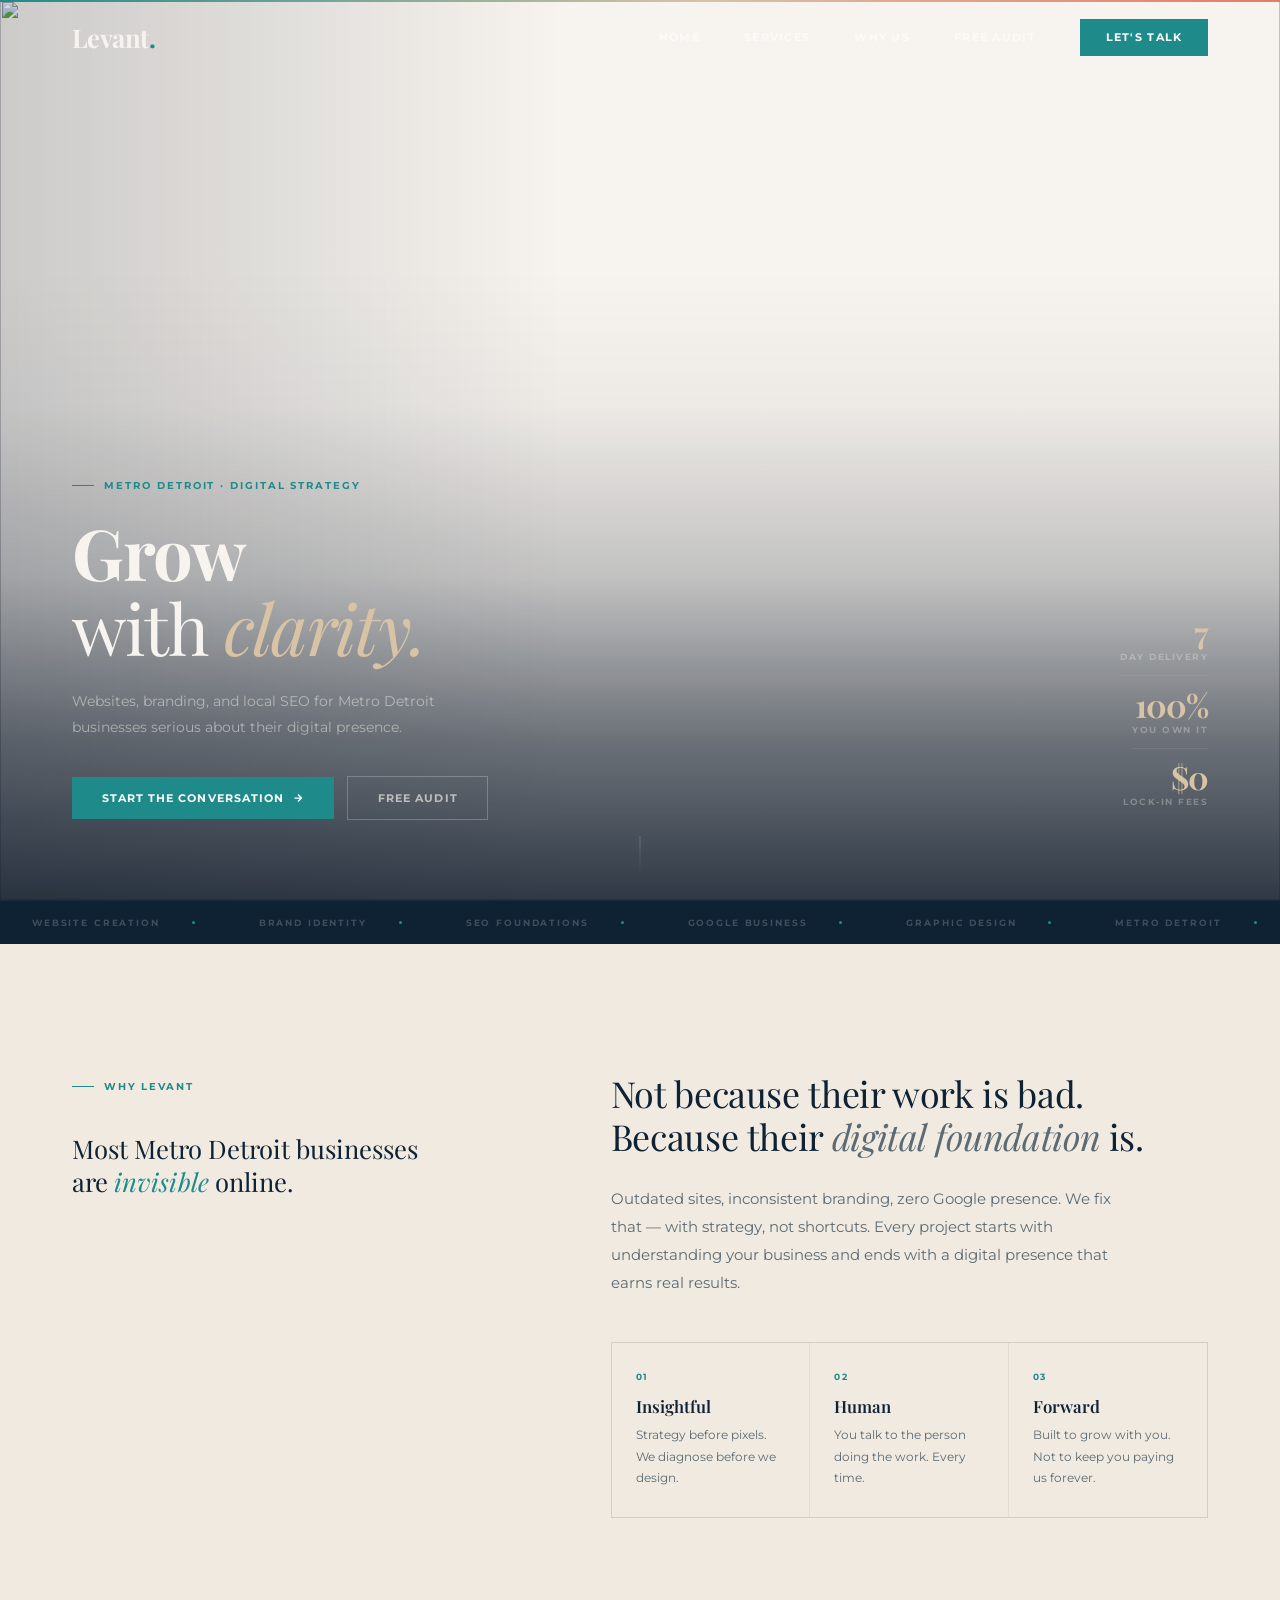
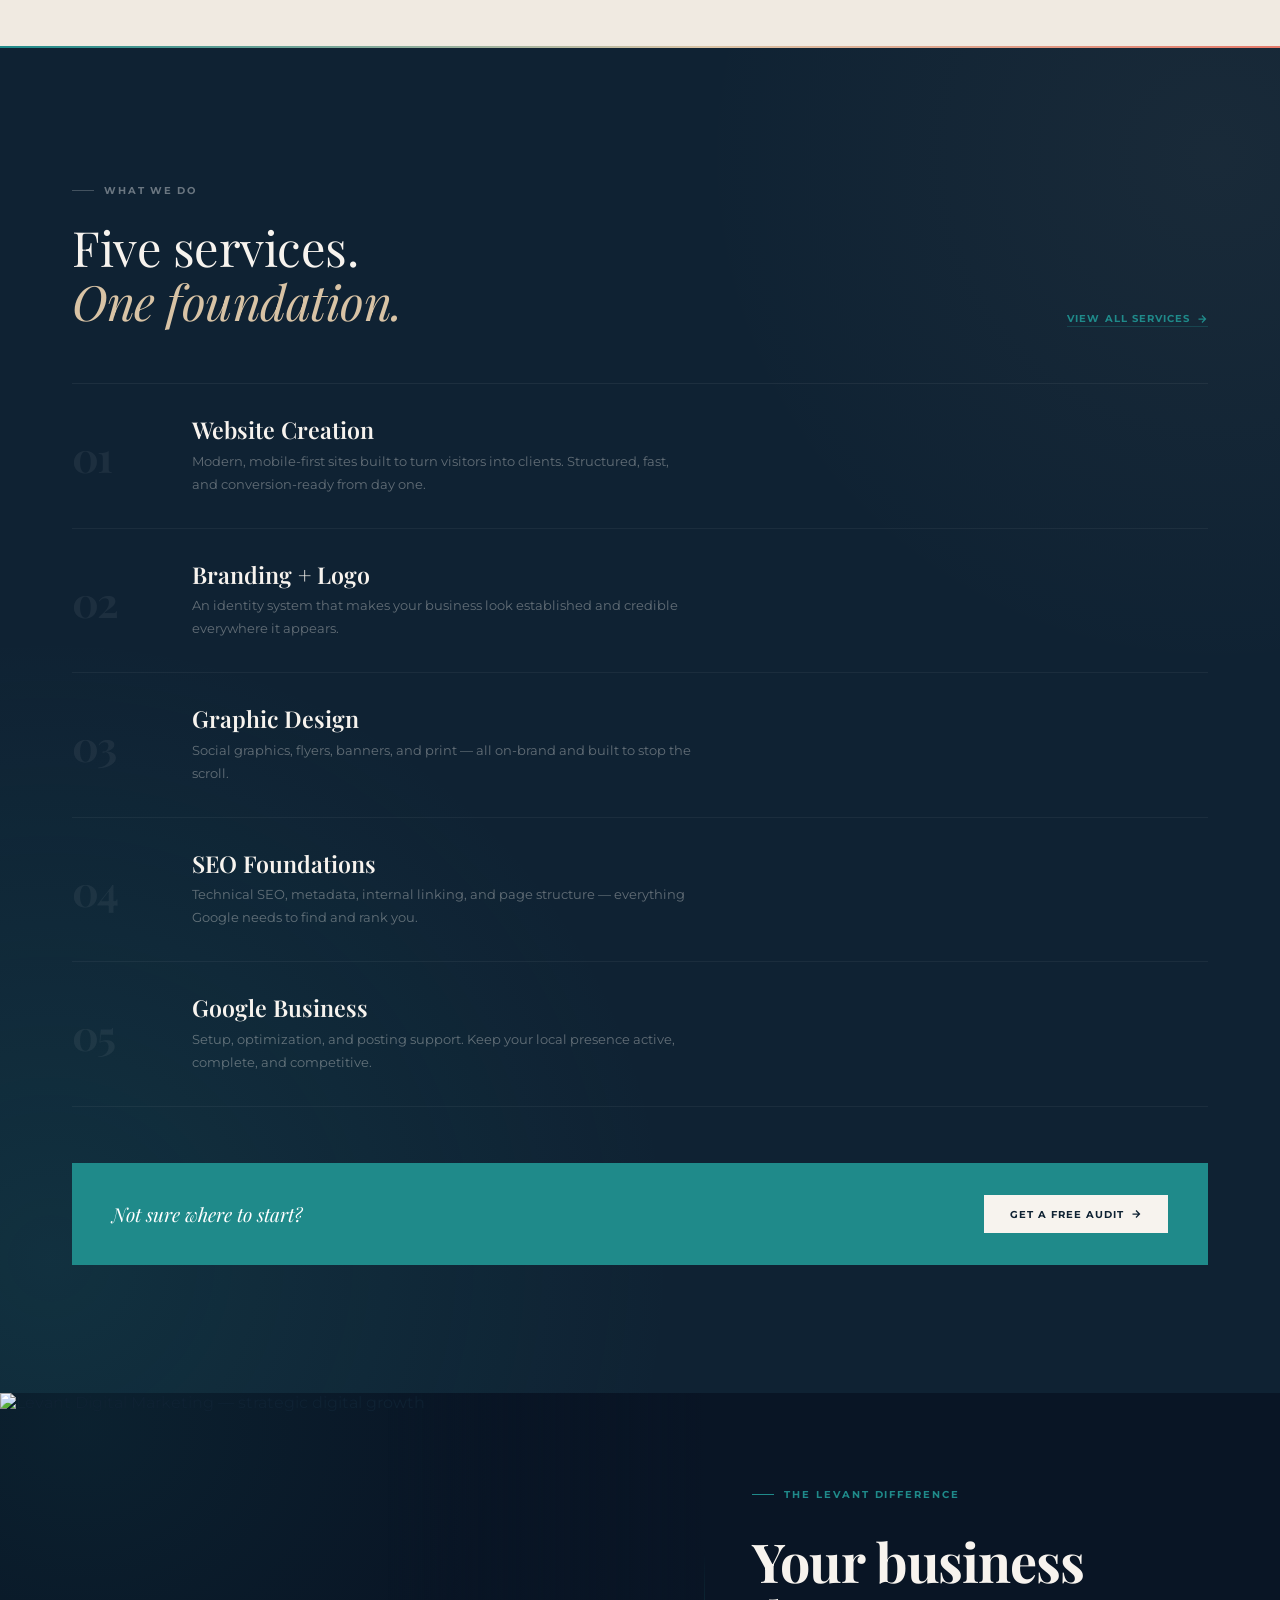
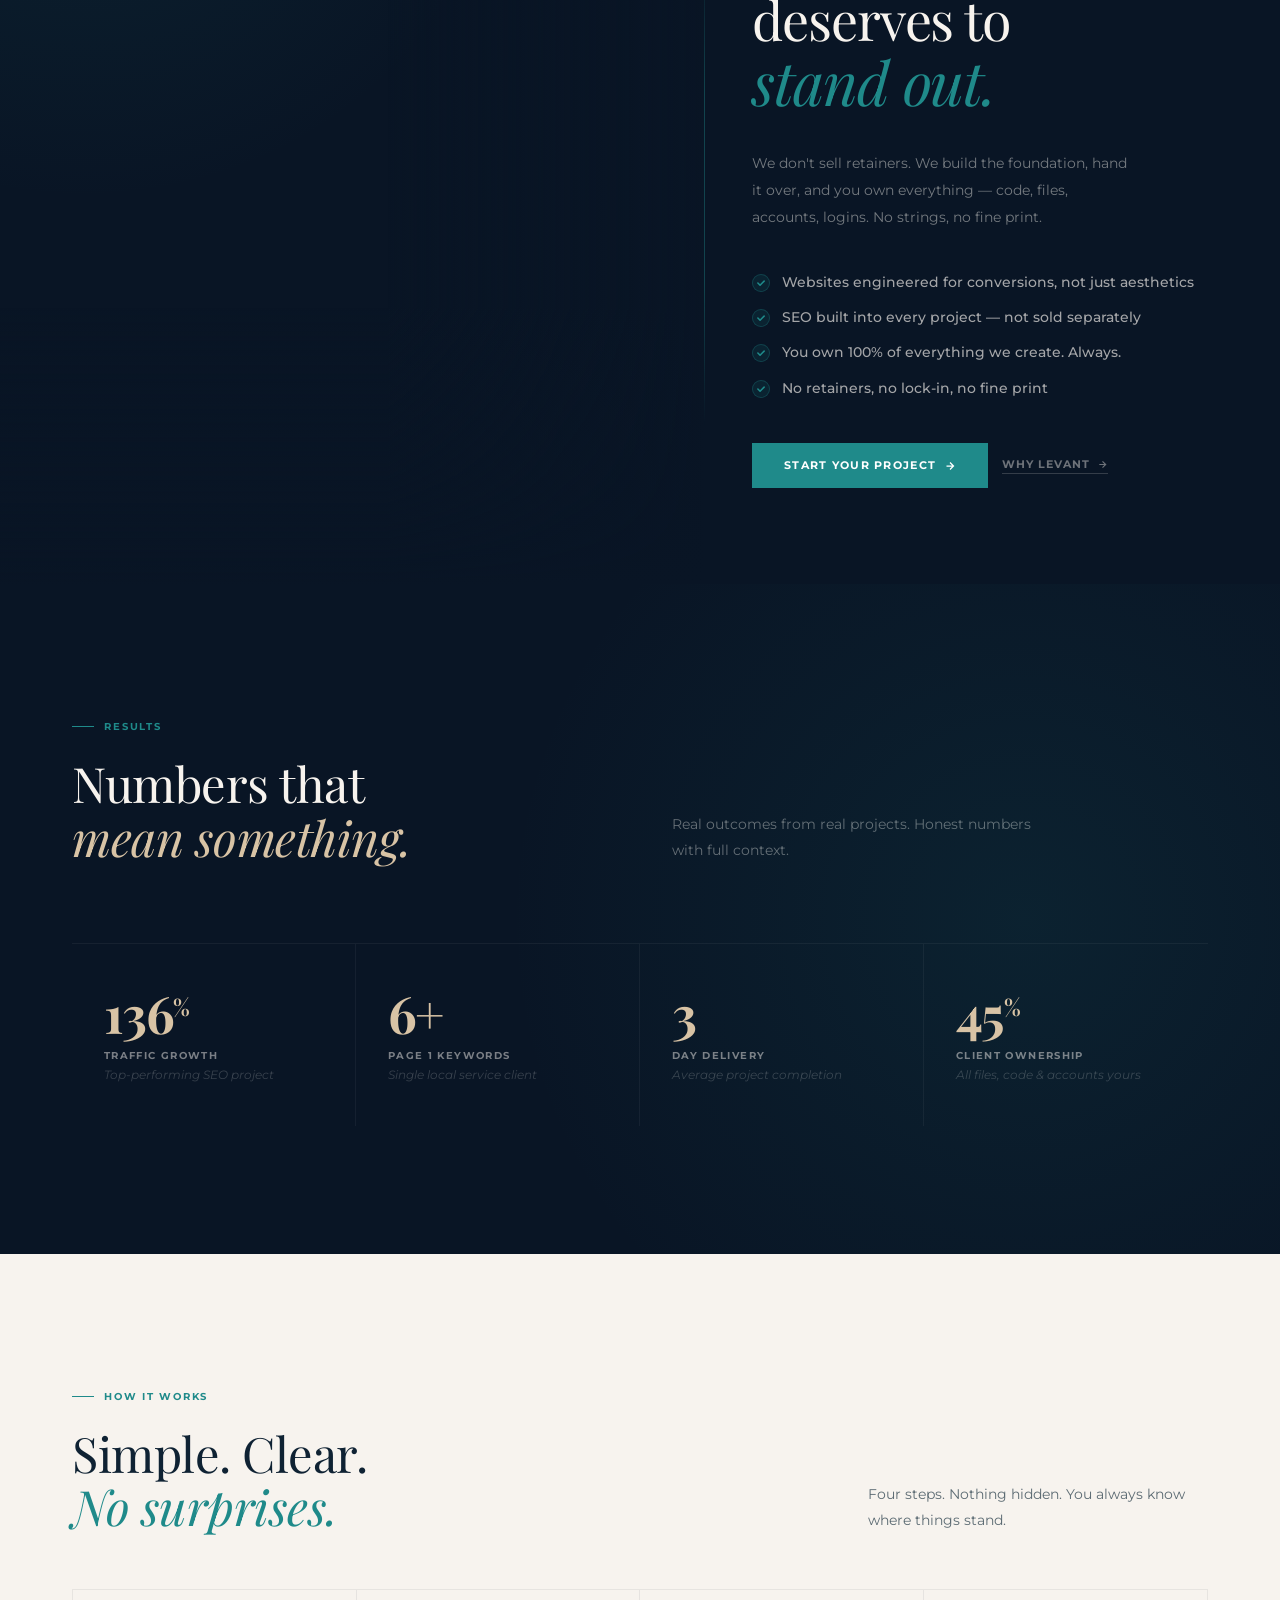
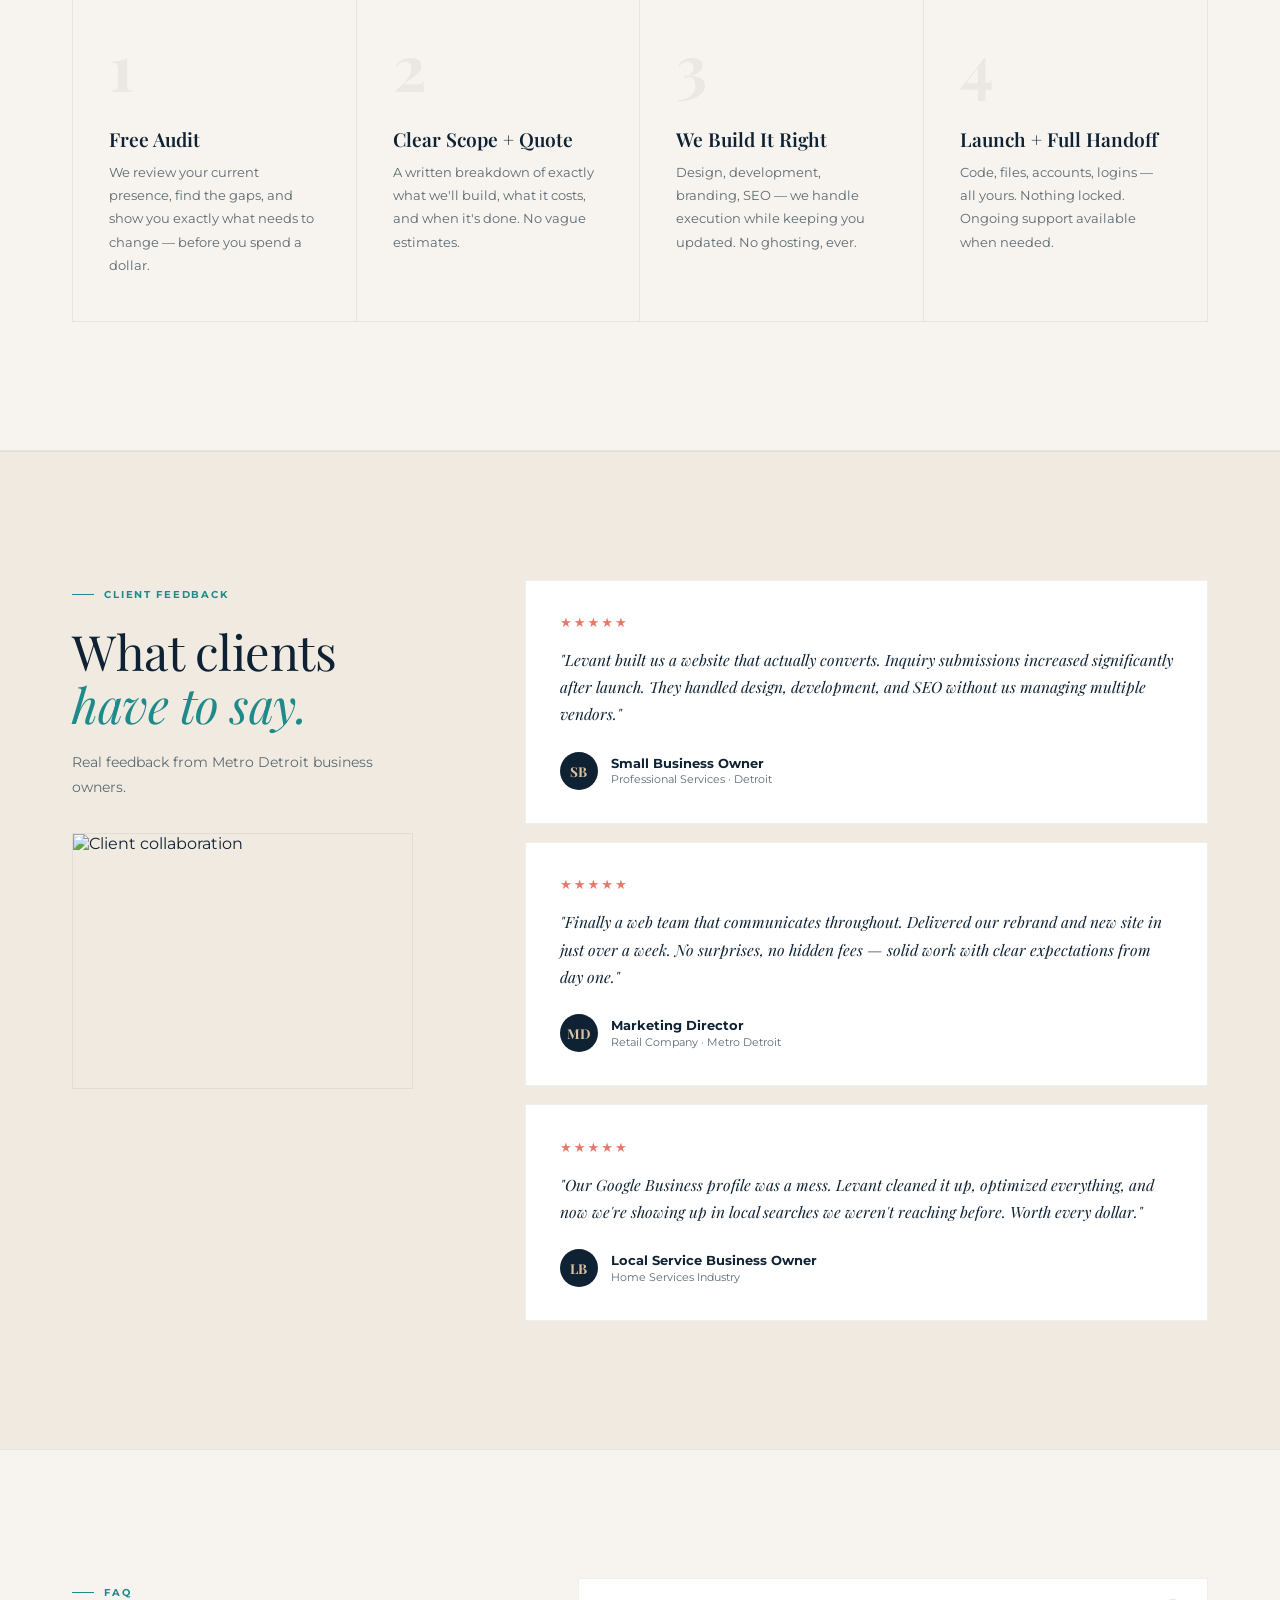
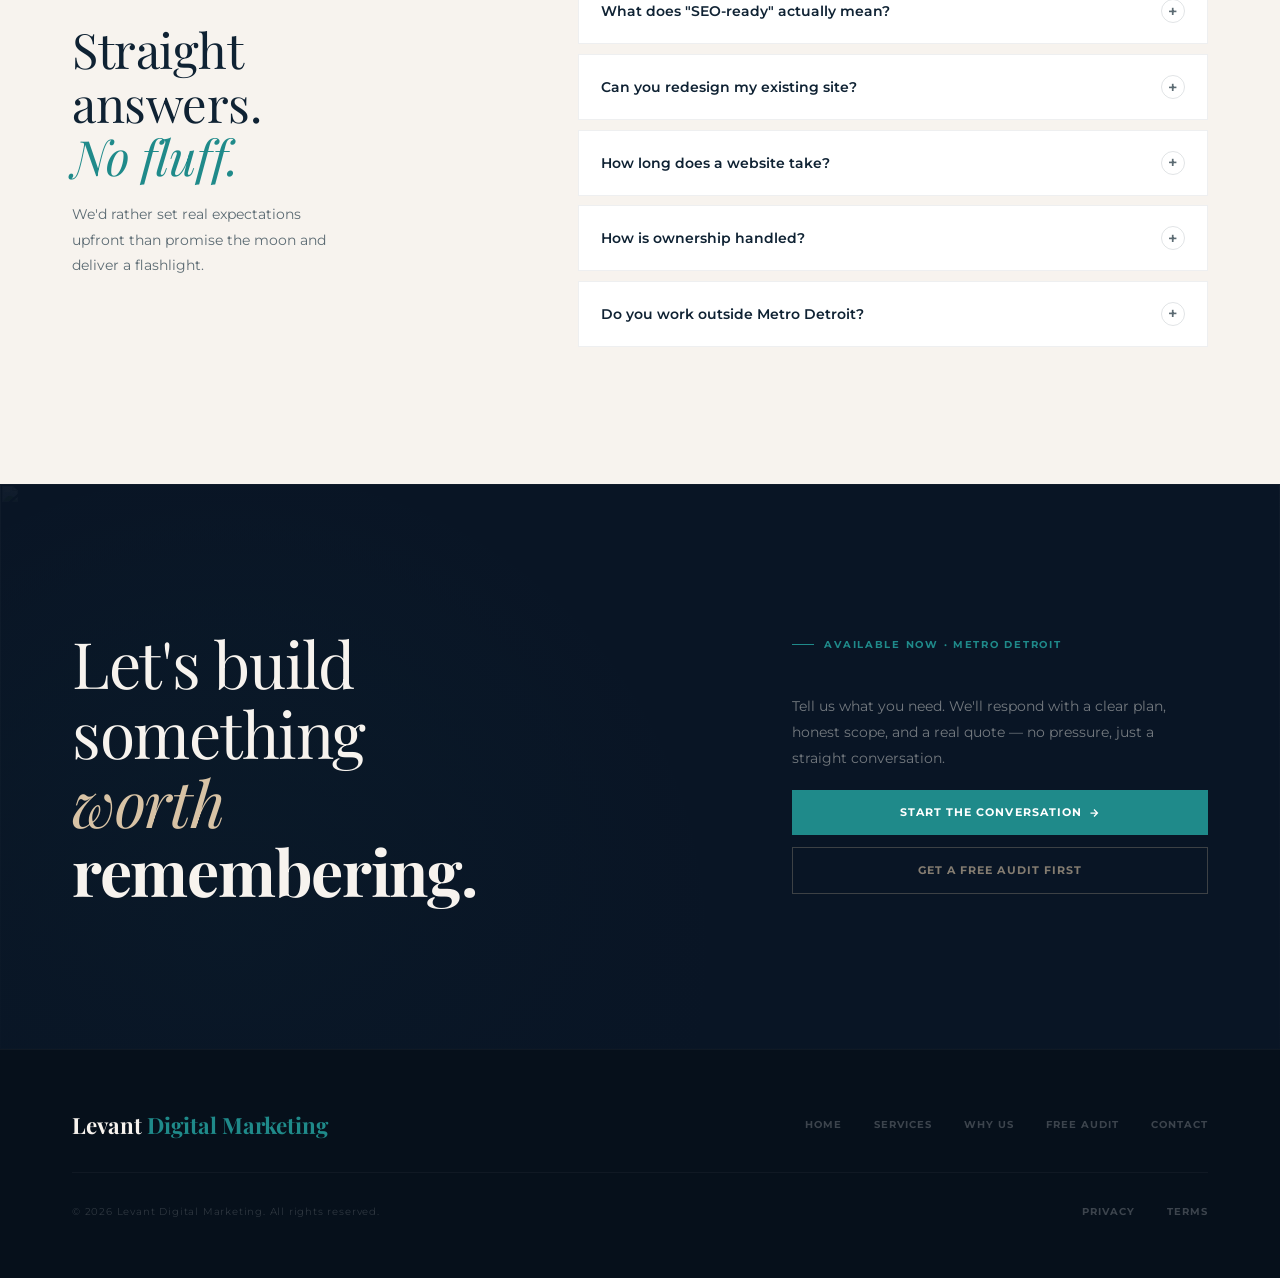
==== index.html @ b62aaa72 "Update index.html" ====
<!DOCTYPE html>
<html lang="en">
<head>
  <meta charset="UTF-8"/>
  <meta name="viewport" content="width=device-width,initial-scale=1.0"/>
  <title>Levant Digital Marketing | Strategic Digital Growth</title>
  <meta name="description" content="Levant Digital Marketing — strategic websites, brand identity, and SEO for Metro Detroit businesses ready to grow."/>
  <meta name="theme-color" content="#0F2233"/>

  <link rel="preconnect" href="https://fonts.googleapis.com"/>
  <link rel="preconnect" href="https://fonts.gstatic.com" crossorigin/>
  <link href="https://fonts.googleapis.com/css2?family=Playfair+Display:ital,wght@0,400;0,600;0,700;1,400;1,600&family=Montserrat:wght@400;500;600;700&display=swap" rel="stylesheet"/>

  <style>
    /* ─────────────────────────────────────
       BRAND TOKENS — Levant Brand Kit
    ───────────────────────────────────── */
    :root {
      --navy:       #0F2233;
      --navy-deep:  #091525;
      --navy-mid:   #132840;
      --teal:       #1F8A8A;
      --teal-faint: rgba(31,138,138,0.10);
      --teal-mid:   rgba(31,138,138,0.28);
      --sand:       #D8C3A5;
      --sand-light: #EBE0CE;
      --coral:      #E57A6A;
      --ivory:      #F7F3EE;
      --ivory-warm: #F0EAE1;
      --slate:      #5C6B73;
      --mist:       #E8EEF0;
      --font-h:     'Playfair Display', Georgia, serif;
      --font-b:     'Montserrat', system-ui, sans-serif;
      --ease:       cubic-bezier(0.16, 1, 0.3, 1);
    }

    *, *::before, *::after { box-sizing: border-box; margin: 0; padding: 0; }
    html { scroll-behavior: smooth; }
    body {
      font-family: var(--font-b);
      background: var(--ivory);
      color: var(--navy);
      overflow-x: hidden;
      -webkit-font-smoothing: antialiased;
    }
    img { display: block; width: 100%; object-fit: cover; }
    a { text-decoration: none; color: inherit; }
    ::selection { background: var(--teal); color: #fff; }

    /* ── REVEAL ── */
    .rv   { opacity:0; transform:translateY(28px);  transition:opacity .9s var(--ease),transform .9s var(--ease); }
    .rv-l { opacity:0; transform:translateX(-28px); transition:opacity .9s var(--ease),transform .9s var(--ease); }
    .rv-r { opacity:0; transform:translateX(28px);  transition:opacity .9s var(--ease),transform .9s var(--ease); }
    .rv-s { opacity:0; transform:scale(0.97);       transition:opacity 1s  var(--ease),transform 1s  var(--ease); }
    .rv.in,.rv-l.in,.rv-r.in,.rv-s.in { opacity:1; transform:none; }
    .d1{transition-delay:.10s} .d2{transition-delay:.22s}
    .d3{transition-delay:.34s} .d4{transition-delay:.46s}
    .d5{transition-delay:.58s}

    /* ════════════════════════════════════
       NAV — confident, weighted, present
    ════════════════════════════════════ */
    #nav {
      position: fixed; top:0; left:0; right:0; z-index:400;
      height: 76px;                         /* taller — commands space */
      display: flex; align-items: center;
      padding: 0 4.5rem;
      transition: background .35s ease, border-color .35s ease, box-shadow .35s ease;
      border-bottom: 1px solid transparent;
    }
    #nav.over-hero { background: transparent; }
    #nav.scrolled {
      background: rgba(247,243,238,0.98);
      backdrop-filter: blur(22px);
      border-bottom-color: rgba(15,34,51,0.08);
      box-shadow: 0 1px 0 rgba(15,34,51,0.06), 0 4px 28px rgba(15,34,51,0.05);
    }
    .nav-inner {
      max-width: 1400px; width:100%; margin:auto;
      display:flex; align-items:center; justify-content:space-between;
    }

    /* Logo — heavier, more present */
    .nav-logo {
      font-family: var(--font-h);
      font-size: 1.6rem;                    /* up from 1.3rem */
      font-weight: 700;
      letter-spacing: -0.02em;
      line-height: 1;
      color: var(--ivory);
      transition: color .3s;
    }
    #nav.scrolled .nav-logo { color: var(--navy); }
    .nav-logo-accent { color: var(--teal); }

    /* Links */
    .nav-links { display:flex; align-items:center; gap:2.75rem; }
    .nav-lnk {
      font-size: .67rem; font-weight:700; letter-spacing:.12em; text-transform:uppercase;
      color: rgba(255,255,255,.58);
      transition: color .2s;
      position: relative;
    }
    .nav-lnk::after {
      content:''; position:absolute; bottom:-4px; left:0;
      width:0; height:1px; background:var(--teal);
      transition: width .25s var(--ease);
    }
    .nav-lnk:hover { color:rgba(255,255,255,.95); }
    .nav-lnk:hover::after { width:100%; }
    #nav.scrolled .nav-lnk { color:rgba(15,34,51,.48); }
    #nav.scrolled .nav-lnk:hover { color:var(--teal); }
    #nav.scrolled .nav-lnk:hover::after { background:var(--teal); }

    /* CTA */
    .nav-cta {
      font-size: .67rem; font-weight:700; letter-spacing:.12em; text-transform:uppercase;
      background: var(--teal); color:#fff;
      padding: .72rem 1.6rem;
      transition: background .2s, transform .18s, box-shadow .2s;
    }
    .nav-cta:hover {
      background: #187272;
      transform: translateY(-1px);
      box-shadow: 0 8px 22px rgba(31,138,138,.28);
    }

    /* Mobile */
    #mob-btn {
      display:none; background:none; border:none;
      cursor:pointer; color:rgba(255,255,255,.85); padding:.3rem;
    }
    #nav.scrolled #mob-btn { color:var(--navy); }
    #mob-menu {
      display:none; position:fixed; inset:0; z-index:399;
      background:var(--ivory); flex-direction:column;
      align-items:center; justify-content:center; gap:1.75rem;
    }
    #mob-menu.open { display:flex; }
    #mob-close {
      position:absolute; top:1.25rem; right:2rem;
      background:none; border:none; font-size:2rem;
      cursor:pointer; color:var(--navy); line-height:1;
    }
    .mob-lnk {
      font-family:var(--font-h); font-size:2.6rem; font-weight:600;
      color:var(--navy); transition:color .2s;
    }
    .mob-lnk:hover { color:var(--teal); }

    /* ════════════════════════════════════
       HERO — full-bleed, illustration bg
       Overlay: bottom-only, minimal.
       Upper 50%+ of artwork untouched.
    ════════════════════════════════════ */
    .hero {
      position:relative; width:100%;
      height:100svh; min-height:700px; max-height:980px;
      overflow:hidden;
      display:flex; flex-direction:column;
    }
    .hero-img-wrap {
      position:absolute; inset:0; z-index:0;
    }
    .hero-img-wrap img {
      width:100%; height:100%;
      object-fit:cover;
      object-position:center 20%;
    }
    /* Bottom-only overlay — stops at 55% */
    .hero-overlay {
      position:absolute; inset:0; z-index:1; pointer-events:none;
      background:
        linear-gradient(to top,
          rgba(9,21,37,.84) 0%,
          rgba(9,21,37,.58) 18%,
          rgba(9,21,37,.22) 36%,
          rgba(9,21,37,.04) 55%,
          transparent 70%
        ),
        linear-gradient(to right,
          rgba(9,21,37,.18) 0%,
          transparent 44%
        );
    }
    /* 2px brand line — top only */
    .hero-brand-line {
      position:absolute; top:0; left:0; right:0; height:2px; z-index:3;
      background:linear-gradient(90deg,var(--teal) 0%,var(--sand) 55%,var(--coral) 100%);
    }
    /* Content — absolute bottom */
    .hero-content {
      position:absolute; bottom:0; left:0; right:0; z-index:2;
      padding:0 4.5rem 5rem;
    }
    .hero-content-inner {
      max-width:1400px; margin:0 auto;
      display:flex; align-items:flex-end; justify-content:space-between; gap:4rem;
    }
    .hero-left { flex:0 0 auto; max-width:560px; }
    .hero-eyebrow {
      display:inline-flex; align-items:center; gap:.65rem;
      font-size:.6rem; font-weight:700; letter-spacing:.2em; text-transform:uppercase;
      color:var(--teal); margin-bottom:1.5rem;
    }
    .hero-eyebrow::before { content:''; width:22px; height:1px; background:var(--teal); }
    .hero-h1 {
      font-family:var(--font-h);
      font-size:clamp(3.2rem, 5.5vw, 6.4rem);
      font-weight:400; line-height:1.06; letter-spacing:-.02em;
      color:var(--ivory); margin-bottom:1.5rem;
    }
    .hero-h1 em { font-style:italic; color:var(--sand); }
    .hero-h1 strong { font-weight:700; }
    .hero-sub {
      font-size:.88rem; line-height:1.85; color:rgba(247,243,238,.5);
      max-width:400px; margin-bottom:2.25rem;
    }
    .hero-ctas { display:flex; gap:.85rem; flex-wrap:wrap; align-items:center; }
    .btn-primary {
      display:inline-flex; align-items:center; gap:.5rem;
      font-size:.67rem; font-weight:700; letter-spacing:.1em; text-transform:uppercase;
      background:var(--teal); color:#fff; padding:.9rem 1.85rem;
      transition:background .2s,transform .2s,box-shadow .2s;
    }
    .btn-primary:hover { background:#187272; transform:translateY(-2px); box-shadow:0 12px 28px rgba(31,138,138,.3); }
    .btn-ghost {
      display:inline-flex; align-items:center; gap:.5rem;
      font-size:.67rem; font-weight:700; letter-spacing:.1em; text-transform:uppercase;
      border:1px solid rgba(247,243,238,.25); color:rgba(247,243,238,.65);
      padding:.9rem 1.85rem;
      transition:border-color .2s,color .2s;
    }
    .btn-ghost:hover { border-color:var(--sand); color:var(--sand); }
    /* Proof column — quiet, right */
    .hero-proof {
      flex:0 0 auto;
      display:flex; flex-direction:column; align-items:flex-end; gap:0;
    }
    .proof-stat {
      text-align:right; padding:.8rem 0;
      border-bottom:1px solid rgba(247,243,238,.07);
    }
    .proof-stat:last-child { border-bottom:none; }
    .proof-num {
      font-family:var(--font-h);
      font-size:2rem; font-weight:700; line-height:1; letter-spacing:-.03em;
      color:var(--sand);
    }
    .proof-label {
      font-size:.57rem; font-weight:700; letter-spacing:.16em; text-transform:uppercase;
      color:rgba(247,243,238,.3); margin-top:.18rem;
    }
    /* Scroll caret */
    .hero-scroll {
      position:absolute; bottom:1.75rem; left:50%;
      transform:translateX(-50%); z-index:3;
      display:flex; flex-direction:column; align-items:center;
      cursor:pointer; opacity:.4; transition:opacity .2s;
      animation:float-caret 2.8s ease-in-out infinite;
    }
    .hero-scroll:hover { opacity:.75; }
    .hero-scroll-line { width:1px; height:36px; background:linear-gradient(to bottom,rgba(247,243,238,.6),transparent); }
    @keyframes float-caret {
      0%,100%{transform:translateX(-50%) translateY(0)}
      50%{transform:translateX(-50%) translateY(5px)}
    }

    /* ════════════════════════════════════
       MARQUEE
    ════════════════════════════════════ */
    .marquee-bar { background:var(--navy); padding:1rem 0; overflow:hidden; border-top:1px solid rgba(255,255,255,.04); }
    .marquee-track { display:flex; white-space:nowrap; animation:ticker 40s linear infinite; }
    .marquee-track:hover { animation-play-state:paused; }
    @keyframes ticker { from{transform:translateX(0)} to{transform:translateX(-50%)} }
    .marquee-item {
      display:inline-flex; align-items:center; gap:2rem; padding:0 2rem;
      font-size:.58rem; font-weight:700; letter-spacing:.2em; text-transform:uppercase;
      color:rgba(255,255,255,.2);
    }
    .m-dot { width:3px; height:3px; border-radius:50%; background:var(--teal); flex-shrink:0; }

    /* ════════════════════════════════════
       UTILITIES
    ════════════════════════════════════ */
    .wrap { max-width:1400px; margin:auto; }
    .sec { padding:8rem 4.5rem; }
    .eyebrow {
      display:inline-flex; align-items:center; gap:.65rem;
      font-size:.6rem; font-weight:700; letter-spacing:.18em; text-transform:uppercase;
      color:var(--teal); margin-bottom:1.5rem;
    }
    .eyebrow::before { content:''; width:22px; height:1px; background:var(--teal); }
    .dh {
      font-family:var(--font-h);
      font-size:clamp(2.4rem,3.8vw,4.2rem);
      font-weight:400; line-height:1.1; letter-spacing:-.01em; color:var(--navy);
    }
    .dh em { font-style:italic; color:var(--teal); }
    .dh-ivory { color:var(--ivory); }
    .dh-ivory em { color:var(--sand); }
    .rule { height:1px; background:rgba(15,34,51,.07); }
    .brand-line { height:2px; background:linear-gradient(90deg,var(--teal),var(--sand) 55%,var(--coral)); }

    /* ════════════════════════════════════
       MANIFESTO
    ════════════════════════════════════ */
    .manifesto { background:var(--ivory-warm); }
    .manifesto-inner {
      max-width:1400px; margin:auto; padding:8rem 4.5rem;
      display:grid; grid-template-columns:5fr 7fr; gap:7rem; align-items:start;
    }
    .manifesto-left { position:sticky; top:100px; }
    .manifesto-kicker {
      font-family:var(--font-h);
      font-size:clamp(1.4rem,2vw,2rem);
      font-weight:400; line-height:1.3; color:var(--navy); margin-top:1rem;
    }
    .manifesto-kicker em { font-style:italic; color:var(--teal); }
    .manifesto-stmt {
      font-family:var(--font-h);
      font-size:clamp(1.8rem,2.8vw,3rem);
      font-weight:400; line-height:1.2; letter-spacing:-.01em;
      color:var(--navy); margin-bottom:1.75rem;
    }
    .manifesto-stmt em { font-style:italic; color:var(--slate); }
    .manifesto-body { font-size:.92rem; line-height:1.9; color:var(--slate); max-width:520px; margin-bottom:2.75rem; }
    .pillars {
      display:grid; grid-template-columns:repeat(3,1fr);
      background:rgba(15,34,51,.07); border:1px solid rgba(15,34,51,.07);
    }
    .pillar {
      background:var(--ivory-warm); padding:1.75rem 1.5rem;
      border-right:1px solid rgba(15,34,51,.07);
      transition:background .25s;
    }
    .pillar:last-child { border-right:none; }
    .pillar:hover { background:var(--mist); }
    .pillar-n { font-size:.57rem; font-weight:700; letter-spacing:.18em; text-transform:uppercase; color:var(--teal); margin-bottom:.8rem; }
    .pillar-t { font-family:var(--font-h); font-size:1.05rem; font-weight:600; color:var(--navy); margin-bottom:.45rem; }
    .pillar-d { font-size:.78rem; line-height:1.75; color:var(--slate); }

    /* ════════════════════════════════════
       SERVICES
    ════════════════════════════════════ */
    .services-sec { background:var(--navy); position:relative; overflow:hidden; }
    .services-sec::before {
      content:''; position:absolute; inset:0; pointer-events:none;
      background:
        radial-gradient(circle at 4% 90%,rgba(31,138,138,.14),transparent 36%),
        radial-gradient(circle at 95% 8%,rgba(216,195,165,.05),transparent 30%);
    }
    .services-header {
      display:flex; align-items:flex-end; justify-content:space-between;
      flex-wrap:wrap; gap:2rem;
      padding-bottom:3.5rem; border-bottom:1px solid rgba(255,255,255,.06);
      position:relative; z-index:1;
    }
    .services-header .eyebrow { color:rgba(255,255,255,.38); }
    .services-header .eyebrow::before { background:rgba(255,255,255,.22); }
    .link-teal {
      font-size:.63rem; font-weight:700; letter-spacing:.1em; text-transform:uppercase;
      color:var(--teal); display:inline-flex; align-items:center; gap:.4rem;
      border-bottom:1px solid rgba(31,138,138,.3); padding-bottom:.06rem;
      transition:gap .2s,border-color .2s;
    }
    .link-teal:hover { gap:.7rem; border-color:var(--teal); }
    .svc-list { position:relative; z-index:1; }
    .svc-row {
      display:grid; grid-template-columns:5rem 1fr auto;
      align-items:center; gap:2.5rem;
      padding:2rem 0; border-bottom:1px solid rgba(255,255,255,.05);
      position:relative; cursor:default;
      transition:padding-left .32s var(--ease);
    }
    .svc-row::before {
      content:''; position:absolute; inset:0;
      background:rgba(31,138,138,.05); width:0;
      transition:width .38s var(--ease);
    }
    .svc-row:hover { padding-left:1.1rem; }
    .svc-row:hover::before { width:100%; }
    .svc-num {
      font-family:var(--font-h); font-size:2.6rem; font-weight:700;
      line-height:1; letter-spacing:-.04em;
      color:rgba(255,255,255,.06); transition:color .25s; flex-shrink:0;
    }
    .svc-row:hover .svc-num { color:rgba(31,138,138,.18); }
    .svc-title { font-family:var(--font-h); font-size:1.45rem; font-weight:600; color:var(--ivory); margin-bottom:.35rem; line-height:1.2; }
    .svc-desc { font-size:.8rem; line-height:1.8; color:rgba(247,243,238,.36); max-width:500px; }
    .svc-pill {
      font-size:.56rem; font-weight:700; letter-spacing:.14em; text-transform:uppercase;
      color:var(--teal); border:1px solid rgba(31,138,138,.25);
      padding:.3rem .85rem; flex-shrink:0;
      opacity:0; transition:opacity .22s;
    }
    .svc-row:hover .svc-pill { opacity:1; }
    .svc-cta-bar {
      margin-top:3.5rem; padding:2rem 2.5rem;
      background:var(--teal);
      display:flex; align-items:center; justify-content:space-between;
      gap:2rem; flex-wrap:wrap; position:relative; z-index:1;
    }
    .svc-cta-bar p { font-family:var(--font-h); font-style:italic; font-size:1.2rem; color:#fff; }
    .btn-ivory {
      display:inline-flex; align-items:center; gap:.4rem;
      font-size:.63rem; font-weight:700; letter-spacing:.1em; text-transform:uppercase;
      background:var(--ivory); color:var(--navy);
      padding:.8rem 1.6rem; flex-shrink:0;
      transition:background .2s,transform .2s;
    }
    .btn-ivory:hover { background:var(--sand-light); transform:translateY(-1px); }

    /* ════════════════════════════════════════════════════════
       FEATURE SECTION — rebuilt completely
       
       The illustration (VPvI7de.png) is the Levant branded
       cityscape/skyline artwork. It has a dark navy bottom
       (water, devices, buildings) and a warm sand/sky upper.
       
       Strategy: Set the section background to deep navy.
       The illustration's dark lower half dissolves into the
       section — it becomes part of the environment, not a
       framed picture. The artwork reads as atmospheric.
       
       Copy column: sits on a deep navy panel with ivory text.
       No ivory background that neuters the illustration.
       
       Headline: Much larger. One line per thought.
       Scale contrast is the focal point.
       
       The composition: illustration fills the left ~55%
       and bleeds into the section bg. Copy anchors right.
       A single teal vertical rule divides them. That's it.
    ════════════════════════════════════════════════════════ */
    .feature-sec {
      background: var(--navy-deep);
      position: relative;
      overflow: hidden;
    }

    /* Atmospheric teal glow — top left, very subtle */
    .feature-sec::before {
      content:''; position:absolute;
      top:-20%; left:-10%; width:55%; height:80%;
      background:radial-gradient(ellipse at 30% 30%,rgba(31,138,138,.10),transparent 60%);
      pointer-events:none;
    }

    .feature-inner {
      display: grid;
      grid-template-columns: 55fr 45fr;
      min-height: 680px;
      position: relative;
      z-index: 1;
    }

    /* ── Left: illustration column ── */
    .feature-art {
      position: relative;
      overflow: hidden;
      /* No padding — art fills the column */
    }
    .feature-art img {
      position: absolute;
      inset: 0;
      width: 100%; height: 100%;
      object-fit: cover;
      /* Show the middle of the illustration — cityscape + sky */
      object-position: center center;
      /* No filter — preserve the illustration's warmth */
    }
    /*
      Right-side fade: illustration's right edge dissolves
      into the navy background so there's no hard cut.
      This makes the two columns feel like one composition.
    */
    .feature-art::after {
      content: '';
      position: absolute; inset: 0;
      background: linear-gradient(
        to right,
        transparent 0%,
        transparent 55%,
        rgba(9,21,37,.65) 80%,
        var(--navy-deep) 100%
      );
    }
    /*
      Bottom fade: the illustration's base dissolves into
      the section floor — the devices and dark water merge
      with the navy background. No hard horizontal cut.
    */
    .feature-art::before {
      content: '';
      position: absolute; inset: 0; z-index: 1;
      background: linear-gradient(
        to top,
        var(--navy-deep) 0%,
        rgba(9,21,37,.55) 14%,
        transparent 35%
      );
    }

    /* ── Right: copy column ── */
    .feature-copy {
      display: flex;
      flex-direction: column;
      justify-content: center;
      padding: 6rem 5rem 6rem 3rem;
      position: relative;
    }

    /* Thin teal vertical rule — the only divider */
    .feature-copy::before {
      content: '';
      position: absolute;
      left: 0; top: 20%; bottom: 20%;
      width: 1px;
      background: linear-gradient(to bottom, transparent, var(--teal) 30%, var(--teal) 70%, transparent);
      opacity: .4;
    }

    .feature-eyebrow {
      display: inline-flex; align-items: center; gap:.65rem;
      font-size:.6rem; font-weight:700; letter-spacing:.2em; text-transform:uppercase;
      color: var(--teal); margin-bottom: 2rem;
    }
    .feature-eyebrow::before { content:''; width:22px; height:1px; background:var(--teal); }

    /*
      Headline: large, unhurried. Three separate thoughts,
      each on its own line. The last line — the teal italic —
      is the payload. It should arrive with weight.
    */
    .feature-h {
      font-family: var(--font-h);
      font-size: clamp(3rem, 4.2vw, 5rem);  /* significantly larger */
      font-weight: 400;
      line-height: 1.08;
      letter-spacing: -.02em;
      color: var(--ivory);
      margin-bottom: 2.25rem;
    }
    .feature-h strong { font-weight: 700; display: block; }
    .feature-h em {
      font-style: italic;
      color: var(--teal);
      display: block;
      /* Slightly larger — this is the focal line */
      font-size: 1.12em;
    }

    .feature-body {
      font-size: .9rem; line-height: 1.9;
      color: rgba(247,243,238,.45);
      max-width: 380px; margin-bottom: 2.5rem;
    }

    /* Check list — on dark bg */
    .check-list-dark { list-style:none; display:flex; flex-direction:column; gap:.85rem; margin-bottom:2.75rem; }
    .check-list-dark li {
      display:flex; align-items:flex-start; gap:.75rem;
      font-size:.85rem; color:rgba(247,243,238,.65); line-height:1.6; font-weight:500;
    }
    .check-list-dark li::before {
      content:''; flex-shrink:0; margin-top:2px;
      width:18px; height:18px; border-radius:50%;
      background:rgba(31,138,138,.12); border:1px solid rgba(31,138,138,.3);
      background-image:url("data:image/svg+xml,%3Csvg xmlns='http://www.w3.org/2000/svg' viewBox='0 0 16 16' fill='none' stroke='%231F8A8A' stroke-width='2.5' stroke-linecap='round' stroke-linejoin='round'%3E%3Cpolyline points='3 8 6.5 11.5 13 5'/%3E%3C/svg%3E");
      background-repeat:no-repeat; background-size:10px; background-position:center;
    }

    /* CTA — clear, not cluttered */
    .feature-cta-row { display:flex; gap:.85rem; align-items:center; flex-wrap:wrap; }
    .btn-teal-lg {
      display:inline-flex; align-items:center; gap:.5rem;
      font-size:.67rem; font-weight:700; letter-spacing:.12em; text-transform:uppercase;
      background:var(--teal); color:#fff; padding:1rem 2rem;
      transition:background .2s,transform .2s,box-shadow .2s;
    }
    .btn-teal-lg:hover { background:#187272; transform:translateY(-2px); box-shadow:0 12px 30px rgba(31,138,138,.3); }
    .btn-link {
      font-size:.67rem; font-weight:700; letter-spacing:.1em; text-transform:uppercase;
      color:rgba(247,243,238,.42);
      display:inline-flex; align-items:center; gap:.4rem;
      border-bottom:1px solid rgba(247,243,238,.18); padding-bottom:.08rem;
      transition:color .2s,border-color .2s;
    }
    .btn-link:hover { color:var(--sand); border-color:var(--sand); }

    /* ════════════════════════════════════
       RESULTS
    ════════════════════════════════════ */
    .results-sec { background:var(--navy-deep); position:relative; overflow:hidden; }
    .results-sec::before {
      content:''; position:absolute; inset:0; pointer-events:none;
      background:radial-gradient(circle at 80% 50%,rgba(31,138,138,.11),transparent 48%);
    }
    .results-inner { max-width:1400px; margin:auto; padding:8rem 4.5rem; }
    .results-top {
      display:grid; grid-template-columns:1fr 1fr; gap:4rem;
      align-items:end; margin-bottom:5rem;
    }
    .results-intro { font-size:.88rem; line-height:1.85; color:rgba(247,243,238,.4); max-width:360px; align-self:end; }
    .results-grid {
      display:grid; grid-template-columns:repeat(4,1fr);
      border-top:1px solid rgba(255,255,255,.05);
    }
    .res-item {
      padding:2.75rem 2rem;
      border-right:1px solid rgba(255,255,255,.05);
      position:relative; overflow:hidden;
      transition:background .22s;
    }
    .res-item:hover { background:rgba(31,138,138,.06); }
    .res-item:last-child { border-right:none; }
    .res-item::after {
      content:''; position:absolute; top:0; left:0; right:0; height:2px;
      background:linear-gradient(90deg,var(--teal),transparent 55%);
      transform:scaleX(0); transform-origin:left;
      transition:transform .32s var(--ease);
    }
    .res-item:hover::after { transform:scaleX(1); }
    .res-num {
      font-family:var(--font-h);
      font-size:clamp(2.6rem,4vw,4.8rem);
      font-weight:700; line-height:1; letter-spacing:-.03em;
      color:var(--sand); margin-bottom:.6rem;
    }
    .res-num sup { font-size:.45em; vertical-align:super; }
    .res-label { font-size:.65rem; font-weight:700; letter-spacing:.13em; text-transform:uppercase; color:rgba(247,243,238,.48); margin-bottom:.35rem; }
    .res-note { font-size:.72rem; color:rgba(247,243,238,.2); font-style:italic; }

    /* ════════════════════════════════════
       PROCESS
    ════════════════════════════════════ */
    .process-sec { background:var(--ivory); }
    .process-header {
      display:flex; align-items:flex-end; justify-content:space-between;
      flex-wrap:wrap; gap:2rem; margin-bottom:3.5rem;
    }
    .process-header p { font-size:.88rem; line-height:1.85; color:var(--slate); max-width:340px; align-self:end; }
    .process-steps {
      display:grid; grid-template-columns:repeat(4,1fr);
      border:1px solid rgba(15,34,51,.07); overflow:hidden;
    }
    .p-step {
      padding:2.75rem 2.25rem;
      border-right:1px solid rgba(15,34,51,.07);
      position:relative; overflow:hidden;
      transition:background .22s;
    }
    .p-step:last-child { border-right:none; }
    .p-step:hover { background:var(--mist); }
    .p-step::before {
      content:''; position:absolute; top:0; left:0; right:0; height:2px;
      background:var(--teal); transform:scaleX(0); transform-origin:left;
      transition:transform .32s var(--ease);
    }
    .p-step:hover::before { transform:scaleX(1); }
    .p-step-num {
      font-family:var(--font-h); font-size:4rem; font-weight:700;
      line-height:1; letter-spacing:-.05em;
      color:rgba(15,34,51,.05); margin-bottom:1.75rem;
    }
    .p-step-title { font-family:var(--font-h); font-size:1.2rem; font-weight:600; color:var(--navy); margin-bottom:.6rem; }
    .p-step-desc { font-size:.8rem; line-height:1.8; color:var(--slate); }

    /* ════════════════════════════════════
       TESTIMONIALS
    ════════════════════════════════════ */
    .testi-sec { background:var(--ivory-warm); border-top:1px solid rgba(15,34,51,.06); }
    .testi-layout { display:grid; grid-template-columns:1fr 2fr; gap:7rem; align-items:start; }
    .testi-left { position:sticky; top:100px; }
    .testi-left .dh { margin-bottom:1.2rem; }
    .testi-left p { font-size:.86rem; line-height:1.85; color:var(--slate); margin-bottom:2rem; }
    .testi-img { aspect-ratio:4/3; overflow:hidden; border:1px solid rgba(15,34,51,.06); }
    .testi-img img { width:100%; height:100%; object-fit:cover; object-position:center 20%; }
    .testi-right { display:flex; flex-direction:column; gap:1.1rem; }
    .testi-card {
      background:#fff; border:1px solid rgba(15,34,51,.07);
      padding:2.1rem;
      transition:border-color .28s,transform .28s,box-shadow .28s;
    }
    .testi-card:hover {
      border-color:rgba(31,138,138,.32);
      transform:translateX(6px);
      box-shadow:-4px 0 0 0 var(--teal),0 16px 42px rgba(15,34,51,.07);
    }
    .testi-stars { display:flex; gap:2px; margin-bottom:1rem; }
    .testi-stars span { color:var(--coral); font-size:.82rem; }
    .testi-text { font-family:var(--font-h); font-size:.97rem; font-style:italic; line-height:1.75; color:var(--navy); margin-bottom:1.5rem; }
    .testi-author { display:flex; align-items:center; gap:.8rem; }
    .testi-ava {
      width:38px; height:38px; border-radius:50%;
      background:var(--navy); color:var(--sand);
      display:flex; align-items:center; justify-content:center;
      font-family:var(--font-h); font-size:.85rem; font-weight:700; flex-shrink:0;
    }
    .testi-name { font-size:.83rem; font-weight:700; color:var(--navy); }
    .testi-role { font-size:.7rem; color:var(--slate); margin-top:.1rem; }

    /* ════════════════════════════════════
       FAQ
    ════════════════════════════════════ */
    .faq-sec { background:var(--ivory); }
    .faq-layout { display:grid; grid-template-columns:1fr 1.6fr; gap:7rem; align-items:start; }
    .faq-left { position:sticky; top:100px; }
    .faq-left .dh { margin-bottom:1.2rem; }
    .faq-left p { font-size:.86rem; line-height:1.85; color:var(--slate); max-width:270px; }
    .faq-item { background:#fff; border:1px solid rgba(15,34,51,.07); margin-bottom:.6rem; transition:border-color .22s,transform .22s; }
    .faq-item:hover { border-color:rgba(31,138,138,.25); transform:translateX(3px); }
    .faq-item.open { border-color:rgba(31,138,138,.38); }
    .faq-q {
      display:flex; align-items:center; justify-content:space-between;
      padding:1.25rem 1.4rem; cursor:pointer; width:100%;
      background:none; border:none; text-align:left;
      font-family:var(--font-b); font-size:.86rem; font-weight:600; color:var(--navy);
      transition:color .2s;
    }
    .faq-q:hover { color:var(--teal); }
    .faq-plus {
      width:24px; height:24px; flex-shrink:0; border-radius:50%;
      border:1px solid rgba(15,34,51,.12);
      display:flex; align-items:center; justify-content:center;
      font-size:1rem; color:var(--slate);
      transition:transform .32s,background .2s,border-color .2s,color .2s;
    }
    .faq-item.open .faq-plus { transform:rotate(45deg); background:var(--teal); border-color:var(--teal); color:#fff; }
    .faq-a { max-height:0; overflow:hidden; transition:max-height .4s var(--ease); }
    .faq-a p { padding:0 1.4rem 1.4rem; font-size:.83rem; line-height:1.85; color:var(--slate); }

    /* ════════════════════════════════════
       CTA
    ════════════════════════════════════ */
    .cta-sec { background:var(--navy-deep); position:relative; overflow:hidden; }
    .cta-bg-img { position:absolute; inset:0; }
    .cta-bg-img img {
      position:absolute; inset:0;
      width:100%; height:100%; object-fit:cover;
      opacity:.08; filter:grayscale(15%);
    }
    .cta-bg-img::after {
      content:''; position:absolute; inset:0;
      background:
        linear-gradient(to bottom,rgba(9,21,37,.55),rgba(9,21,37,.9)),
        radial-gradient(circle at 18% 82%,rgba(31,138,138,.16),transparent 42%);
    }
    .cta-inner {
      position:relative; z-index:1;
      max-width:1400px; margin:auto; padding:9rem 4.5rem;
      display:grid; grid-template-columns:3fr 2fr; gap:6rem; align-items:center;
    }
    .cta-h {
      font-family:var(--font-h);
      font-size:clamp(2.6rem,5vw,5.8rem);
      font-weight:400; line-height:1.08; letter-spacing:-.02em; color:var(--ivory);
    }
    .cta-h em { font-style:italic; color:var(--sand); }
    .cta-h strong { font-weight:700; }
    .cta-right { display:flex; flex-direction:column; gap:1.2rem; }
    .cta-right .eyebrow { color:var(--teal); }
    .cta-right .eyebrow::before { background:var(--teal); }
    .cta-right p { font-size:.88rem; line-height:1.85; color:rgba(247,243,238,.45); }
    .cta-btns { display:flex; flex-direction:column; gap:.75rem; }
    .btn-teal {
      display:inline-flex; align-items:center; justify-content:center; gap:.4rem;
      font-size:.67rem; font-weight:700; letter-spacing:.1em; text-transform:uppercase;
      background:var(--teal); color:#fff; padding:1rem 1.85rem;
      transition:background .2s,transform .2s;
    }
    .btn-teal:hover { background:#187272; transform:translateY(-2px); }
    .btn-sand {
      display:inline-flex; align-items:center; justify-content:center;
      font-size:.67rem; font-weight:700; letter-spacing:.1em; text-transform:uppercase;
      border:1px solid rgba(216,195,165,.25); color:rgba(216,195,165,.6);
      padding:1rem 1.85rem;
      transition:border-color .2s,color .2s;
    }
    .btn-sand:hover { border-color:var(--sand); color:var(--sand); }

    /* ════════════════════════════════════
       FOOTER
    ════════════════════════════════════ */
    footer { background:#06101b; border-top:1px solid rgba(255,255,255,.04); padding:3.75rem 4.5rem; }
    .footer-inner { max-width:1400px; margin:auto; }
    .footer-top {
      display:flex; align-items:center; justify-content:space-between;
      flex-wrap:wrap; gap:2rem;
      padding-bottom:2rem; border-bottom:1px solid rgba(255,255,255,.04); margin-bottom:2rem;
    }
    .footer-logo { font-family:var(--font-h); font-size:1.4rem; font-weight:700; color:var(--ivory); }
    .footer-logo span { color:var(--teal); }
    .footer-nav { display:flex; gap:2rem; flex-wrap:wrap; }
    .footer-lnk { font-size:.63rem; font-weight:700; letter-spacing:.1em; text-transform:uppercase; color:rgba(255,255,255,.22); transition:color .2s; }
    .footer-lnk:hover { color:var(--teal); }
    .footer-bottom { display:flex; align-items:center; justify-content:space-between; flex-wrap:wrap; gap:1rem; }
    .footer-copy { font-size:.63rem; color:rgba(255,255,255,.16); letter-spacing:.08em; }

    /* ════════════════════════════════════
       RESPONSIVE
    ════════════════════════════════════ */
    @media(max-width:1100px){
      .hero-content { padding:0 2.5rem 4rem; }
      .hero-content-inner { flex-direction:column; align-items:flex-start; gap:2.5rem; }
      .hero-proof { flex-direction:row; align-items:flex-start; gap:2rem; flex-wrap:wrap; }
      .proof-stat { text-align:left; border-bottom:none; border-right:1px solid rgba(247,243,238,.07); padding:0 2rem 0 0; }
      .proof-stat:last-child { border-right:none; }
      .manifesto-inner { grid-template-columns:1fr; gap:3rem; }
      .manifesto-left { position:static; }
      .feature-inner { grid-template-columns:1fr; }
      .feature-art { height:460px; position:relative; }
      .feature-art img { position:absolute; }
      .feature-art::after {
        background:linear-gradient(to bottom,transparent 0%,transparent 60%,var(--navy-deep) 100%);
      }
      .feature-art::before { display:none; }
      .feature-copy { padding:4rem 3rem 4rem; }
      .feature-copy::before { display:none; }
      .results-top { grid-template-columns:1fr; gap:1.75rem; }
      .results-grid { grid-template-columns:repeat(2,1fr); }
      .res-item:nth-child(2) { border-right:none; }
      .process-steps { grid-template-columns:repeat(2,1fr); }
      .p-step { border-bottom:1px solid rgba(15,34,51,.07); }
      .testi-layout { grid-template-columns:1fr; gap:3rem; }
      .testi-left { position:static; }
      .faq-layout { grid-template-columns:1fr; gap:3rem; }
      .faq-left { position:static; }
      .cta-inner { grid-template-columns:1fr; padding:6rem 2.5rem; }
      .pillars { grid-template-columns:1fr; }
      .pillar { border-right:none; border-bottom:1px solid rgba(15,34,51,.07); }
      .pillar:last-child { border-bottom:none; }
      .sec { padding:6rem 2.5rem; }
      .manifesto-inner { padding:6rem 2.5rem; }
      .results-inner { padding:6rem 2.5rem; }
      footer { padding:3rem 2.5rem; }
      #nav { padding:0 2rem; }
    }
    @media(max-width:900px){
      .nav-links { display:none !important; }
      #mob-btn { display:block; }
    }
    @media(max-width:680px){
      .hero-content { padding:0 1.75rem 3.5rem; }
      .hero-h1 { font-size:clamp(2.6rem,10vw,3.8rem); }
      .hero-proof { gap:1.5rem; }
      .proof-stat { padding-right:1.25rem; }
      .proof-num { font-size:1.6rem; }
      .svc-row { grid-template-columns:4rem 1fr; gap:1.1rem; }
      .svc-pill { display:none; }
      .svc-cta-bar { padding:1.6rem 1.75rem; }
      .results-grid { grid-template-columns:1fr 1fr; }
      .process-steps { grid-template-columns:1fr; }
      .testi-card:hover { transform:none; }
      .faq-item:hover { transform:none; }
      .sec { padding:5rem 1.75rem; }
      .manifesto-inner { padding:5rem 1.75rem; }
      .results-inner { padding:5rem 1.75rem; }
      footer { padding:2.75rem 1.75rem; }
      #nav { padding:0 1.5rem; }
      .feature-h { font-size:clamp(2.4rem,9vw,3.5rem); }
    }
    @media(prefers-reduced-motion:reduce){
      .rv,.rv-l,.rv-r,.rv-s,
      .feature-art img,.svc-row,.p-step,
      .testi-card,.faq-item,
      .btn-primary,.btn-navy,.btn-teal-lg,.btn-ivory,
      .hero-scroll { transition-duration:0.01ms !important; transform:none !important; }
      .marquee-track { animation:none; }
    }
  </style>
</head>
<body>

<!-- NAV -->
<nav id="nav" class="over-hero">
  <div class="nav-inner">
    <a href="index.html" class="nav-logo">
      Levant<span class="nav-logo-accent">.</span>
    </a>
    <div class="nav-links">
      <a href="index.html"    class="nav-lnk">Home</a>
      <a href="services.html" class="nav-lnk">Services</a>
      <a href="why-us.html"   class="nav-lnk">Why Us</a>
      <a href="audit.html"    class="nav-lnk">Free Audit</a>
      <a href="contact.html"  class="nav-cta">Let's Talk</a>
    </div>
    <button id="mob-btn" aria-label="Open menu">
      <svg width="22" height="22" viewBox="0 0 24 24" fill="none" stroke="currentColor" stroke-width="2" stroke-linecap="round">
        <line x1="3" y1="6" x2="21" y2="6"/>
        <line x1="3" y1="12" x2="21" y2="12"/>
        <line x1="3" y1="18" x2="21" y2="18"/>
      </svg>
    </button>
  </div>
</nav>

<div id="mob-menu" aria-hidden="true">
  <button id="mob-close" aria-label="Close menu">✕</button>
  <a href="index.html"    class="mob-lnk">Home</a>
  <a href="services.html" class="mob-lnk">Services</a>
  <a href="why-us.html"   class="mob-lnk">Why Us</a>
  <a href="audit.html"    class="mob-lnk">Free Audit</a>
  <a href="contact.html"  class="mob-lnk">Contact</a>
</div>

<!-- HERO -->
<section class="hero" aria-label="Hero">
  <div class="hero-brand-line" aria-hidden="true"></div>
  <div class="hero-img-wrap" aria-hidden="true">
    <img id="hero-img" src="https://i.imgur.com/VPvI7de.png" alt="" loading="eager" fetchpriority="high" decoding="async"/>
  </div>
  <div class="hero-overlay" aria-hidden="true"></div>
  <div class="hero-content">
    <div class="hero-content-inner">
      <div class="hero-left">
        <div class="hero-eyebrow rv">Metro Detroit · Digital Strategy</div>
        <h1 class="hero-h1 rv d1"><strong>Grow</strong><br>with <em>clarity.</em></h1>
        <p class="hero-sub rv d2">Websites, branding, and local SEO for Metro Detroit businesses serious about their digital presence.</p>
        <div class="hero-ctas rv d3">
          <a href="contact.html" class="btn-primary">
            Start the Conversation
            <svg width="12" height="12" viewBox="0 0 24 24" fill="none" stroke="currentColor" stroke-width="2.5"><path d="M5 12h14M12 5l7 7-7 7"/></svg>
          </a>
          <a href="audit.html" class="btn-ghost">Free Audit</a>
        </div>
      </div>
      <div class="hero-proof rv d3">
        <div class="proof-stat">
          <div class="proof-num">7</div>
          <div class="proof-label">Day Delivery</div>
        </div>
        <div class="proof-stat">
          <div class="proof-num">100%</div>
          <div class="proof-label">You Own It</div>
        </div>
        <div class="proof-stat">
          <div class="proof-num">$0</div>
          <div class="proof-label">Lock-in Fees</div>
        </div>
      </div>
    </div>
  </div>
  <div class="hero-scroll" aria-hidden="true" onclick="window.scrollBy({top:window.innerHeight,behavior:'smooth'})">
    <div class="hero-scroll-line"></div>
  </div>
</section>

<!-- MARQUEE -->
<div class="marquee-bar" aria-hidden="true">
  <div class="marquee-track">
    <span class="marquee-item">Website Creation <span class="m-dot"></span></span>
    <span class="marquee-item">Brand Identity <span class="m-dot"></span></span>
    <span class="marquee-item">SEO Foundations <span class="m-dot"></span></span>
    <span class="marquee-item">Google Business <span class="m-dot"></span></span>
    <span class="marquee-item">Graphic Design <span class="m-dot"></span></span>
    <span class="marquee-item">Metro Detroit <span class="m-dot"></span></span>
    <span class="marquee-item">Strategic Growth <span class="m-dot"></span></span>
    <span class="marquee-item">Website Creation <span class="m-dot"></span></span>
    <span class="marquee-item">Brand Identity <span class="m-dot"></span></span>
    <span class="marquee-item">SEO Foundations <span class="m-dot"></span></span>
    <span class="marquee-item">Google Business <span class="m-dot"></span></span>
    <span class="marquee-item">Graphic Design <span class="m-dot"></span></span>
    <span class="marquee-item">Metro Detroit <span class="m-dot"></span></span>
    <span class="marquee-item">Strategic Growth <span class="m-dot"></span></span>
  </div>
</div>

<!-- MANIFESTO -->
<section class="manifesto">
  <div class="manifesto-inner">
    <div class="manifesto-left rv-l">
      <div class="eyebrow">Why Levant</div>
      <div class="manifesto-kicker">Most Metro Detroit businesses<br>are <em>invisible</em> online.</div>
    </div>
    <div class="rv-r d1">
      <p class="manifesto-stmt">Not because their work is bad.<br>Because their <em>digital foundation</em> is.</p>
      <p class="manifesto-body">Outdated sites, inconsistent branding, zero Google presence. We fix that — with strategy, not shortcuts. Every project starts with understanding your business and ends with a digital presence that earns real results.</p>
      <div class="pillars">
        <div class="pillar"><div class="pillar-n">01</div><div class="pillar-t">Insightful</div><p class="pillar-d">Strategy before pixels. We diagnose before we design.</p></div>
        <div class="pillar"><div class="pillar-n">02</div><div class="pillar-t">Human</div><p class="pillar-d">You talk to the person doing the work. Every time.</p></div>
        <div class="pillar"><div class="pillar-n">03</div><div class="pillar-t">Forward</div><p class="pillar-d">Built to grow with you. Not to keep you paying us forever.</p></div>
      </div>
    </div>
  </div>
</section>

<div class="brand-line"></div>

<!-- SERVICES -->
<section class="services-sec sec">
  <div class="wrap">
    <div class="services-header rv">
      <div>
        <div class="eyebrow">What We Do</div>
        <h2 class="dh dh-ivory">Five services.<br><em>One foundation.</em></h2>
      </div>
      <a href="services.html" class="link-teal">
        View All Services
        <svg width="12" height="12" viewBox="0 0 24 24" fill="none" stroke="currentColor" stroke-width="2.5"><path d="M5 12h14M12 5l7 7-7 7"/></svg>
      </a>
    </div>
    <div class="svc-list">
      <div class="svc-row rv d1"><div class="svc-num">01</div><div class="svc-body"><div class="svc-title">Website Creation</div><p class="svc-desc">Modern, mobile-first sites built to turn visitors into clients. Structured, fast, and conversion-ready from day one.</p></div><div class="svc-pill">Core Service</div></div>
      <div class="svc-row rv d2"><div class="svc-num">02</div><div class="svc-body"><div class="svc-title">Branding + Logo</div><p class="svc-desc">An identity system that makes your business look established and credible everywhere it appears.</p></div><div class="svc-pill">Core Service</div></div>
      <div class="svc-row rv d3"><div class="svc-num">03</div><div class="svc-body"><div class="svc-title">Graphic Design</div><p class="svc-desc">Social graphics, flyers, banners, and print — all on-brand and built to stop the scroll.</p></div><div class="svc-pill">Add-on</div></div>
      <div class="svc-row rv d4"><div class="svc-num">04</div><div class="svc-body"><div class="svc-title">SEO Foundations</div><p class="svc-desc">Technical SEO, metadata, internal linking, and page structure — everything Google needs to find and rank you.</p></div><div class="svc-pill">Included</div></div>
      <div class="svc-row rv d5"><div class="svc-num">05</div><div class="svc-body"><div class="svc-title">Google Business</div><p class="svc-desc">Setup, optimization, and posting support. Keep your local presence active, complete, and competitive.</p></div><div class="svc-pill">Local SEO</div></div>
    </div>
    <div class="svc-cta-bar rv" style="transition-delay:.18s">
      <p>Not sure where to start?</p>
      <a href="audit.html" class="btn-ivory">Get a Free Audit <svg width="12" height="12" viewBox="0 0 24 24" fill="none" stroke="currentColor" stroke-width="2.5"><path d="M5 12h14M12 5l7 7-7 7"/></svg></a>
    </div>
  </div>
</section>

<!-- ══════════════════════════════════════════════════
     FEATURE — illustration embedded in navy environment
     The artwork's dark base merges with the section bg.
     The copy sits on the same dark plane. One composition.
══════════════════════════════════════════════════ -->
<section class="feature-sec">
  <div class="feature-inner">

    <!-- Art: fills left column, bleeds at edges into navy -->
    <div class="feature-art rv-s">
      <img
        src="https://i.imgur.com/VPvI7de.png"
        alt="Levant Digital Marketing — strategic digital growth"
        loading="lazy"
        decoding="async"
      />
    </div>

    <!-- Copy: dark panel, large headline, deliberate spacing -->
    <div class="feature-copy rv-r d1">
      <div class="feature-eyebrow">The Levant Difference</div>

      <h2 class="feature-h">
        <strong>Your business</strong>
        deserves to
        <em>stand out.</em>
      </h2>

      <p class="feature-body">
        We don't sell retainers. We build the foundation, hand it over, and you own everything — code, files, accounts, logins. No strings, no fine print.
      </p>

      <ul class="check-list-dark">
        <li>Websites engineered for conversions, not just aesthetics</li>
        <li>SEO built into every project — not sold separately</li>
        <li>You own 100% of everything we create. Always.</li>
        <li>No retainers, no lock-in, no fine print</li>
      </ul>

      <div class="feature-cta-row">
        <a href="contact.html" class="btn-teal-lg">
          Start Your Project
          <svg width="12" height="12" viewBox="0 0 24 24" fill="none" stroke="currentColor" stroke-width="2.5"><path d="M5 12h14M12 5l7 7-7 7"/></svg>
        </a>
        <a href="why-us.html" class="btn-link">
          Why Levant
          <svg width="11" height="11" viewBox="0 0 24 24" fill="none" stroke="currentColor" stroke-width="2.5"><path d="M5 12h14M12 5l7 7-7 7"/></svg>
        </a>
      </div>
    </div>

  </div>
</section>

<!-- RESULTS -->
<section class="results-sec">
  <div class="results-inner">
    <div class="results-top">
      <div class="rv-l">
        <div class="eyebrow">Results</div>
        <h2 class="dh dh-ivory">Numbers that<br><em>mean something.</em></h2>
      </div>
      <p class="results-intro rv-r d1">Real outcomes from real projects. Honest numbers with full context.</p>
    </div>
    <div class="results-grid">
      <div class="res-item rv d1"><div class="res-num"><span class="counter" data-target="300">0</span><sup>%</sup></div><div class="res-label">Traffic Growth</div><div class="res-note">Top-performing SEO project</div></div>
      <div class="res-item rv d2"><div class="res-num"><span class="counter" data-target="15">0</span>+</div><div class="res-label">Page 1 Keywords</div><div class="res-note">Single local service client</div></div>
      <div class="res-item rv d3"><div class="res-num"><span class="counter" data-target="7">0</span></div><div class="res-label">Day Delivery</div><div class="res-note">Average project completion</div></div>
      <div class="res-item rv d4"><div class="res-num"><span class="counter" data-target="100">0</span><sup>%</sup></div><div class="res-label">Client Ownership</div><div class="res-note">All files, code &amp; accounts yours</div></div>
    </div>
  </div>
</section>

<!-- PROCESS -->
<section class="process-sec sec">
  <div class="wrap">
    <div class="process-header rv">
      <div>
        <div class="eyebrow">How It Works</div>
        <h2 class="dh">Simple. Clear.<br><em>No surprises.</em></h2>
      </div>
      <p>Four steps. Nothing hidden. You always know where things stand.</p>
    </div>
    <div class="process-steps">
      <div class="p-step rv d1"><div class="p-step-num">1</div><div class="p-step-title">Free Audit</div><p class="p-step-desc">We review your current presence, find the gaps, and show you exactly what needs to change — before you spend a dollar.</p></div>
      <div class="p-step rv d2"><div class="p-step-num">2</div><div class="p-step-title">Clear Scope + Quote</div><p class="p-step-desc">A written breakdown of exactly what we'll build, what it costs, and when it's done. No vague estimates.</p></div>
      <div class="p-step rv d3"><div class="p-step-num">3</div><div class="p-step-title">We Build It Right</div><p class="p-step-desc">Design, development, branding, SEO — we handle execution while keeping you updated. No ghosting, ever.</p></div>
      <div class="p-step rv d4"><div class="p-step-num">4</div><div class="p-step-title">Launch + Full Handoff</div><p class="p-step-desc">Code, files, accounts, logins — all yours. Nothing locked. Ongoing support available when needed.</p></div>
    </div>
  </div>
</section>

<div class="rule"></div>

<!-- TESTIMONIALS -->
<section class="testi-sec sec">
  <div class="wrap">
    <div class="testi-layout">
      <div class="testi-left rv-l">
        <div class="eyebrow">Client Feedback</div>
        <h2 class="dh">What clients<br><em>have to say.</em></h2>
        <p>Real feedback from Metro Detroit business owners.</p>
        <div class="testi-img">
          <img src="https://i.imgur.com/vogfEs8.png" alt="Client collaboration" loading="lazy" decoding="async"/>
        </div>
      </div>
      <div class="testi-right rv-r d1">
        <div class="testi-card"><div class="testi-stars"><span>★</span><span>★</span><span>★</span><span>★</span><span>★</span></div><p class="testi-text">"Levant built us a website that actually converts. Inquiry submissions increased significantly after launch. They handled design, development, and SEO without us managing multiple vendors."</p><div class="testi-author"><div class="testi-ava">SB</div><div><div class="testi-name">Small Business Owner</div><div class="testi-role">Professional Services · Detroit</div></div></div></div>
        <div class="testi-card"><div class="testi-stars"><span>★</span><span>★</span><span>★</span><span>★</span><span>★</span></div><p class="testi-text">"Finally a web team that communicates throughout. Delivered our rebrand and new site in just over a week. No surprises, no hidden fees — solid work with clear expectations from day one."</p><div class="testi-author"><div class="testi-ava">MD</div><div><div class="testi-name">Marketing Director</div><div class="testi-role">Retail Company · Metro Detroit</div></div></div></div>
        <div class="testi-card"><div class="testi-stars"><span>★</span><span>★</span><span>★</span><span>★</span><span>★</span></div><p class="testi-text">"Our Google Business profile was a mess. Levant cleaned it up, optimized everything, and now we're showing up in local searches we weren't reaching before. Worth every dollar."</p><div class="testi-author"><div class="testi-ava">LB</div><div><div class="testi-name">Local Service Business Owner</div><div class="testi-role">Home Services Industry</div></div></div></div>
      </div>
    </div>
  </div>
</section>

<div class="rule"></div>

<!-- FAQ -->
<section class="faq-sec sec">
  <div class="wrap">
    <div class="faq-layout">
      <div class="faq-left rv-l">
        <div class="eyebrow">FAQ</div>
        <h2 class="dh">Straight<br>answers.<br><em>No fluff.</em></h2>
        <p>We'd rather set real expectations upfront than promise the moon and deliver a flashlight.</p>
      </div>
      <div class="rv-r d1">
        <div class="faq-item"><button class="faq-q" type="button" aria-expanded="false" onclick="toggleFaq(this)">What does "SEO-ready" actually mean?<div class="faq-plus">+</div></button><div class="faq-a"><p>Proper headings, metadata, page structure, internal linking, and indexing readiness — the technical foundation most businesses are completely missing.</p></div></div>
        <div class="faq-item"><button class="faq-q" type="button" aria-expanded="false" onclick="toggleFaq(this)">Can you redesign my existing site?<div class="faq-plus">+</div></button><div class="faq-a"><p>Absolutely. We keep what's working and improve structure, visuals, speed, and mobile experience. You don't need to start from zero.</p></div></div>
        <div class="faq-item"><button class="faq-q" type="button" aria-expanded="false" onclick="toggleFaq(this)">How long does a website take?<div class="faq-plus">+</div></button><div class="faq-a"><p>Most projects complete in 1–2 weeks depending on scope. Simple sites have gone live in as little as 7 days.</p></div></div>
        <div class="faq-item"><button class="faq-q" type="button" aria-expanded="false" onclick="toggleFaq(this)">How is ownership handled?<div class="faq-plus">+</div></button><div class="faq-a"><p>Ownership, access, and handoff terms are defined in the written proposal before work starts. You receive a full breakdown at launch — code, accounts, assets, everything.</p></div></div>
        <div class="faq-item"><button class="faq-q" type="button" aria-expanded="false" onclick="toggleFaq(this)">Do you work outside Metro Detroit?<div class="faq-plus">+</div></button><div class="faq-a"><p>We're Metro Detroit focused but work remotely with clients across Michigan and beyond. Geography isn't a barrier if you're serious about growth.</p></div></div>
      </div>
    </div>
  </div>
</section>

<!-- CTA -->
<section class="cta-sec">
  <div class="cta-bg-img">
    <img src="https://i.imgur.com/VPvI7de.png" alt="" aria-hidden="true" loading="lazy" decoding="async"/>
  </div>
  <div class="cta-inner">
    <div class="rv-l">
      <h2 class="cta-h">Let's build<br>something<br><em>worth</em><br><strong>remembering.</strong></h2>
    </div>
    <div class="cta-right rv-r d1">
      <div class="eyebrow">Available Now · Metro Detroit</div>
      <p>Tell us what you need. We'll respond with a clear plan, honest scope, and a real quote — no pressure, just a straight conversation.</p>
      <div class="cta-btns">
        <a href="contact.html" class="btn-teal">Start the Conversation <svg width="12" height="12" viewBox="0 0 24 24" fill="none" stroke="currentColor" stroke-width="2.5"><path d="M5 12h14M12 5l7 7-7 7"/></svg></a>
        <a href="audit.html" class="btn-sand">Get a Free Audit First</a>
      </div>
    </div>
  </div>
</section>

<!-- FOOTER -->
<footer>
  <div class="footer-inner">
    <div class="footer-top">
      <a href="index.html" class="footer-logo">Levant <span>Digital Marketing</span></a>
      <nav class="footer-nav" aria-label="Footer navigation">
        <a href="index.html"    class="footer-lnk">Home</a>
        <a href="services.html" class="footer-lnk">Services</a>
        <a href="why-us.html"   class="footer-lnk">Why Us</a>
        <a href="audit.html"    class="footer-lnk">Free Audit</a>
        <a href="contact.html"  class="footer-lnk">Contact</a>
      </nav>
    </div>
    <div class="footer-bottom">
      <div class="footer-copy">© 2026 Levant Digital Marketing. All rights reserved.</div>
      <div style="display:flex;gap:2rem;">
        <a href="privacy.html" class="footer-lnk">Privacy</a>
        <a href="terms.html"   class="footer-lnk">Terms</a>
      </div>
    </div>
  </div>
</footer>

<script>
  /* NAV */
  const nav = document.getElementById('nav');
  const heroEl = document.querySelector('.hero');
  function updateNav() {
    const past = window.scrollY > heroEl.offsetHeight * 0.06;
    nav.classList.toggle('scrolled', past);
    nav.classList.toggle('over-hero', !past);
  }
  updateNav();
  window.addEventListener('scroll', updateNav, { passive: true });

  /* HERO IMG */
  const heroImg = document.getElementById('hero-img');
  if (heroImg.complete) heroImg.classList.add('loaded');
  else heroImg.addEventListener('load', () => heroImg.classList.add('loaded'));

  /* MOBILE MENU */
  const mobMenu = document.getElementById('mob-menu');
  const setMenu = open => {
    mobMenu.classList.toggle('open', open);
    mobMenu.setAttribute('aria-hidden', String(!open));
    document.body.style.overflow = open ? 'hidden' : '';
  };
  document.getElementById('mob-btn').addEventListener('click', () => setMenu(true));
  document.getElementById('mob-close').addEventListener('click', () => setMenu(false));
  document.querySelectorAll('#mob-menu a').forEach(a => a.addEventListener('click', () => setMenu(false)));
  document.addEventListener('keydown', e => { if (e.key === 'Escape') setMenu(false); });

  /* REVEAL */
  const rvObs = new IntersectionObserver(entries => {
    entries.forEach(e => {
      if (e.isIntersecting) { e.target.classList.add('in'); rvObs.unobserve(e.target); }
    });
  }, { threshold: 0.07, rootMargin: '0px 0px -44px 0px' });
  document.querySelectorAll('.rv,.rv-l,.rv-r,.rv-s').forEach(el => {
    if (el.closest('.hero')) { el.classList.add('in'); return; }
    rvObs.observe(el);
  });

  /* FAQ */
  function toggleFaq(btn) {
    const item = btn.parentElement;
    const answer = item.querySelector('.faq-a');
    const isOpen = item.classList.contains('open');
    document.querySelectorAll('.faq-item').forEach(i => {
      i.classList.remove('open');
      i.querySelector('.faq-a').style.maxHeight = '0';
      i.querySelector('.faq-q').setAttribute('aria-expanded','false');
    });
    if (!isOpen) {
      item.classList.add('open');
      answer.style.maxHeight = answer.scrollHeight + 'px';
      btn.setAttribute('aria-expanded','true');
    }
  }

  /* COUNTERS */
  const ctrObs = new IntersectionObserver(entries => {
    entries.forEach(e => {
      if (!e.isIntersecting) return;
      const el = e.target, target = +el.dataset.target;
      let v = 0; const step = target / (1800 / 16);
      const tick = () => { v = Math.min(v+step,target); el.textContent=Math.floor(v); if(v<target)requestAnimationFrame(tick); else el.textContent=target; };
      tick(); ctrObs.unobserve(el);
    });
  }, { threshold: 0.5 });
  document.querySelectorAll('.counter').forEach(c => ctrObs.observe(c));
</script>
</body>
</html>
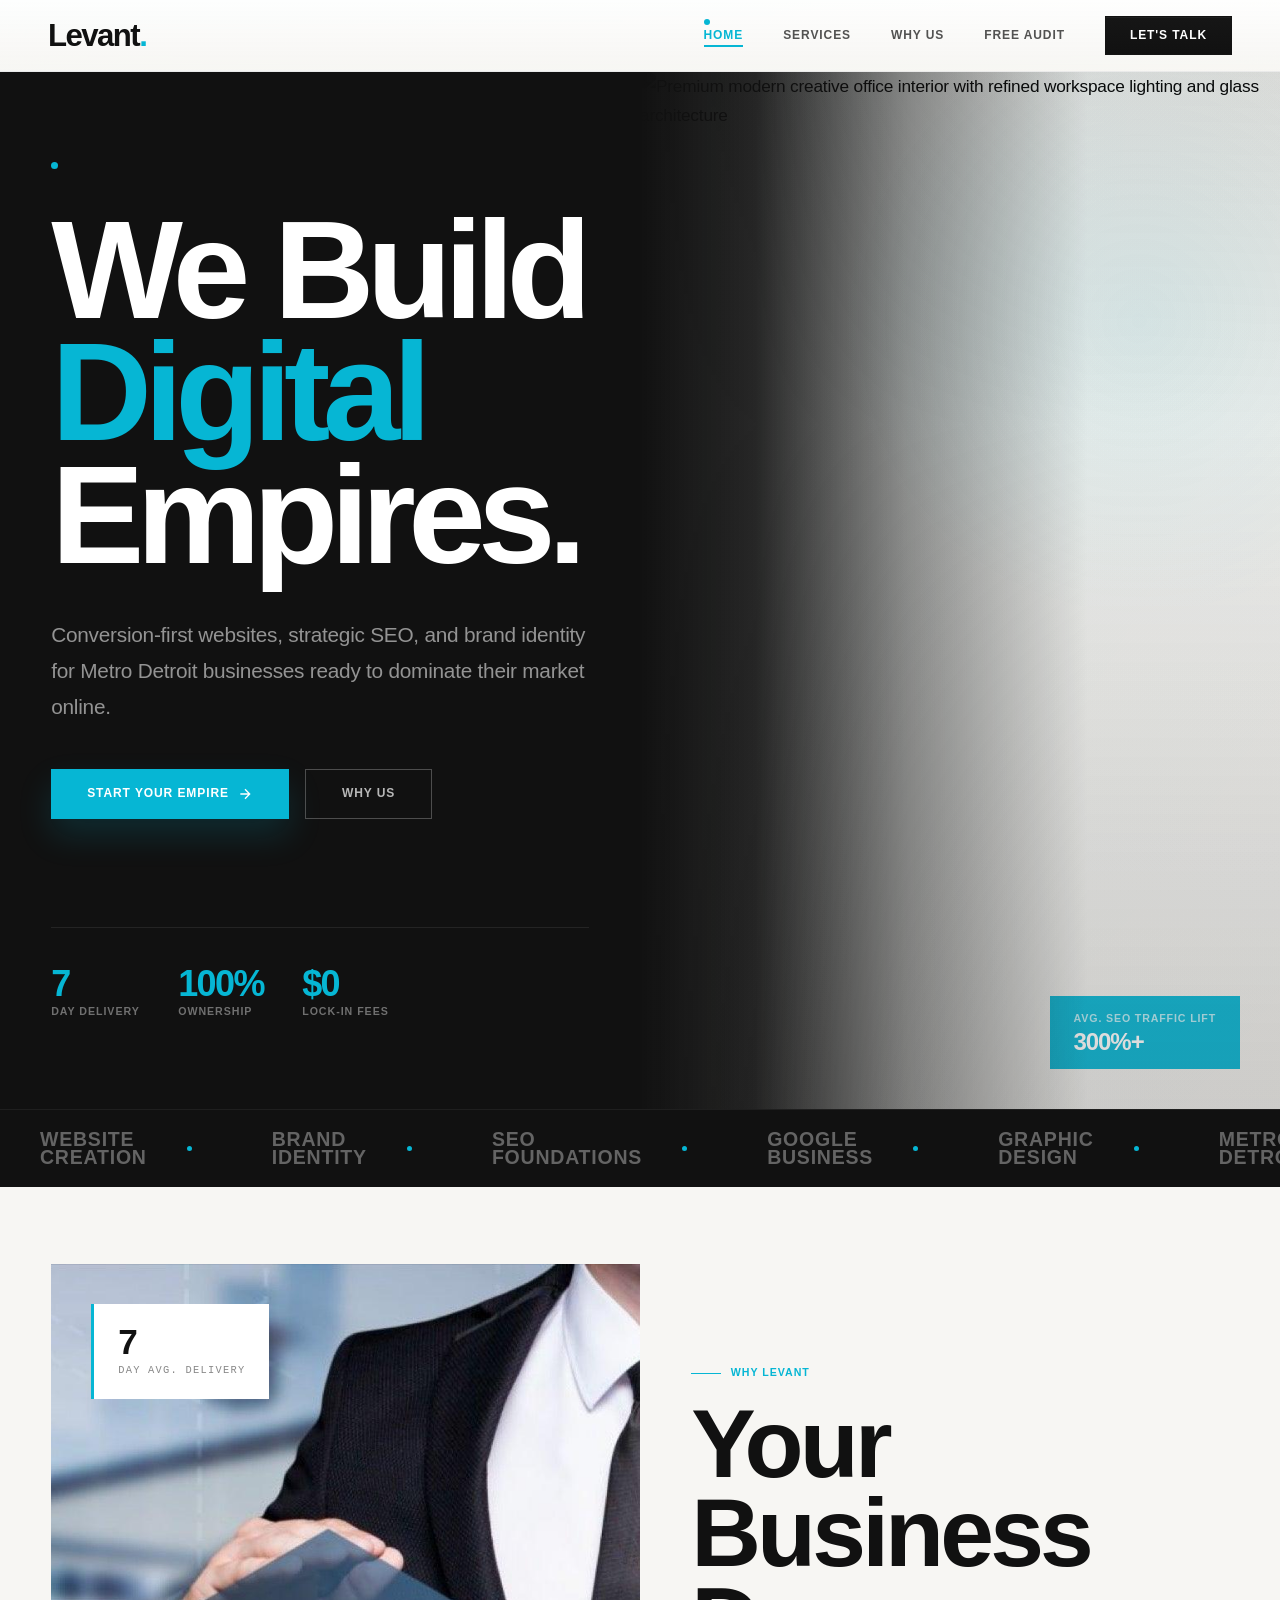
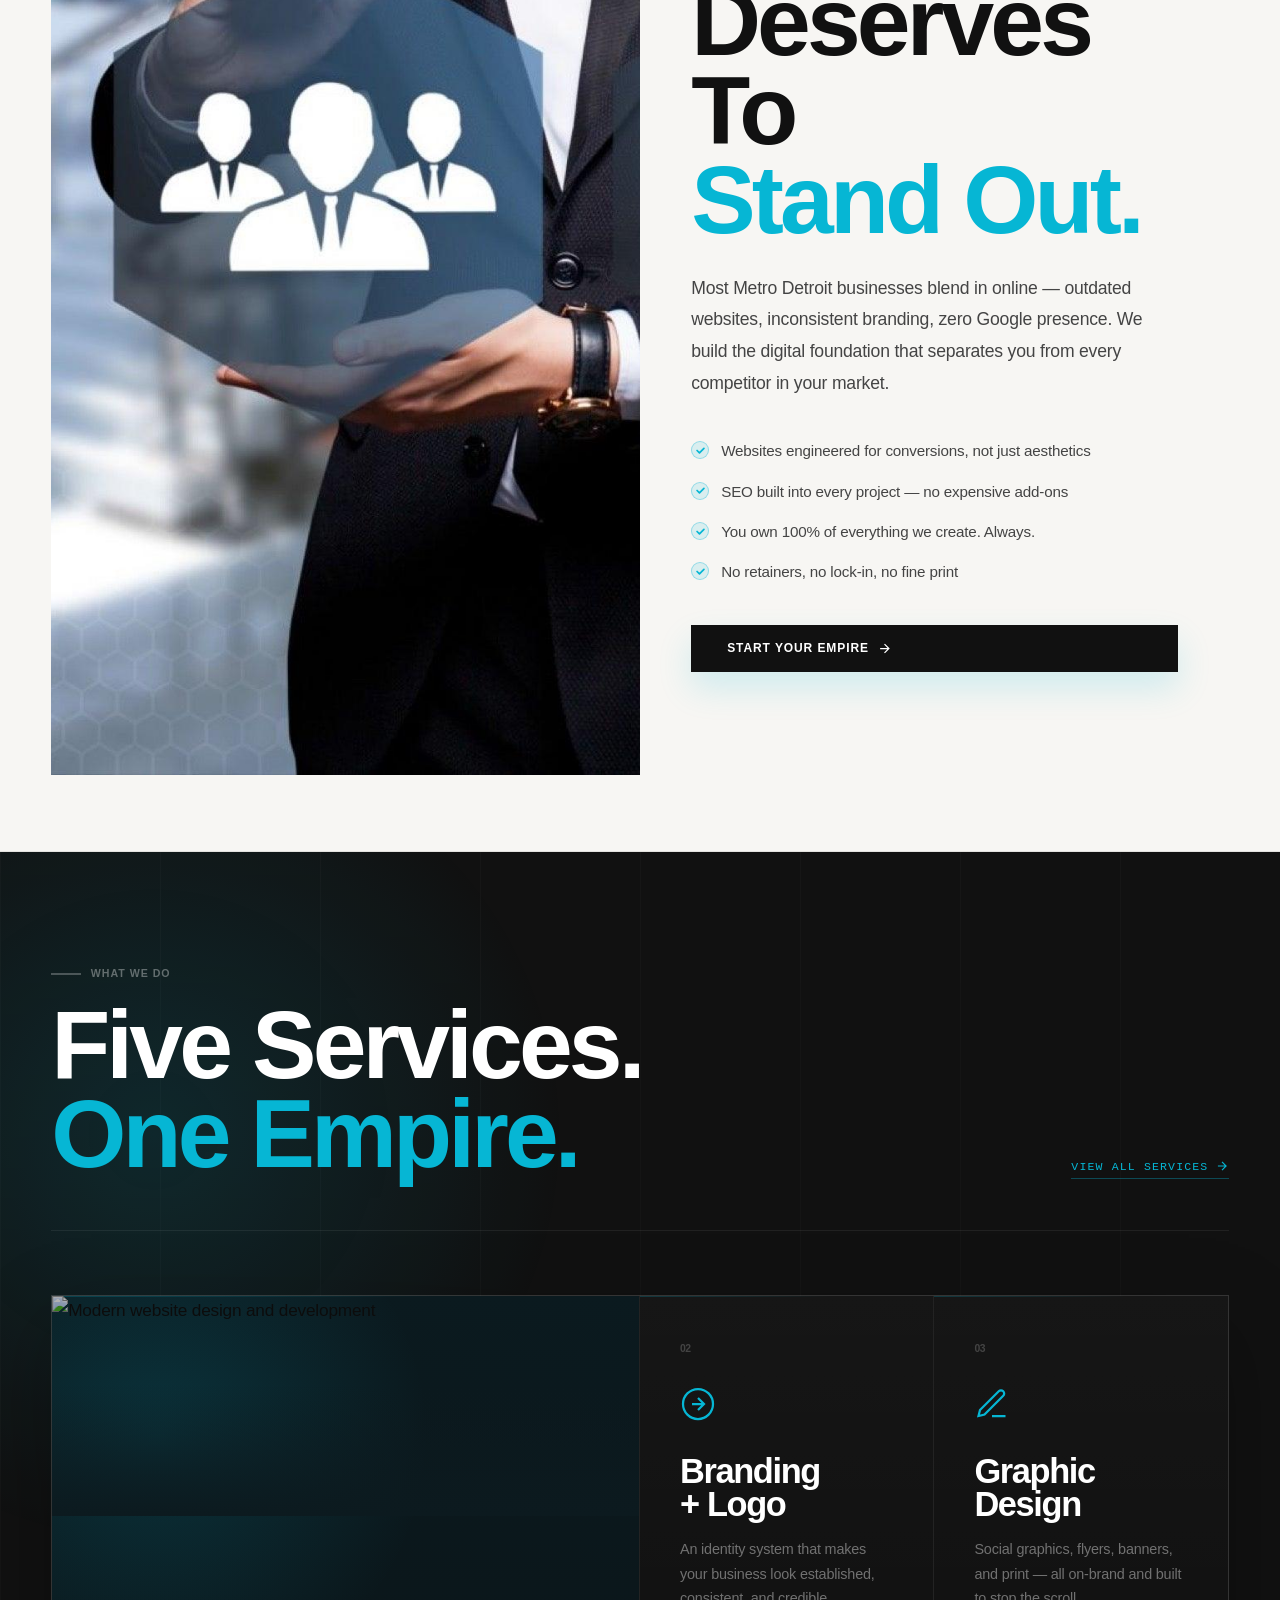
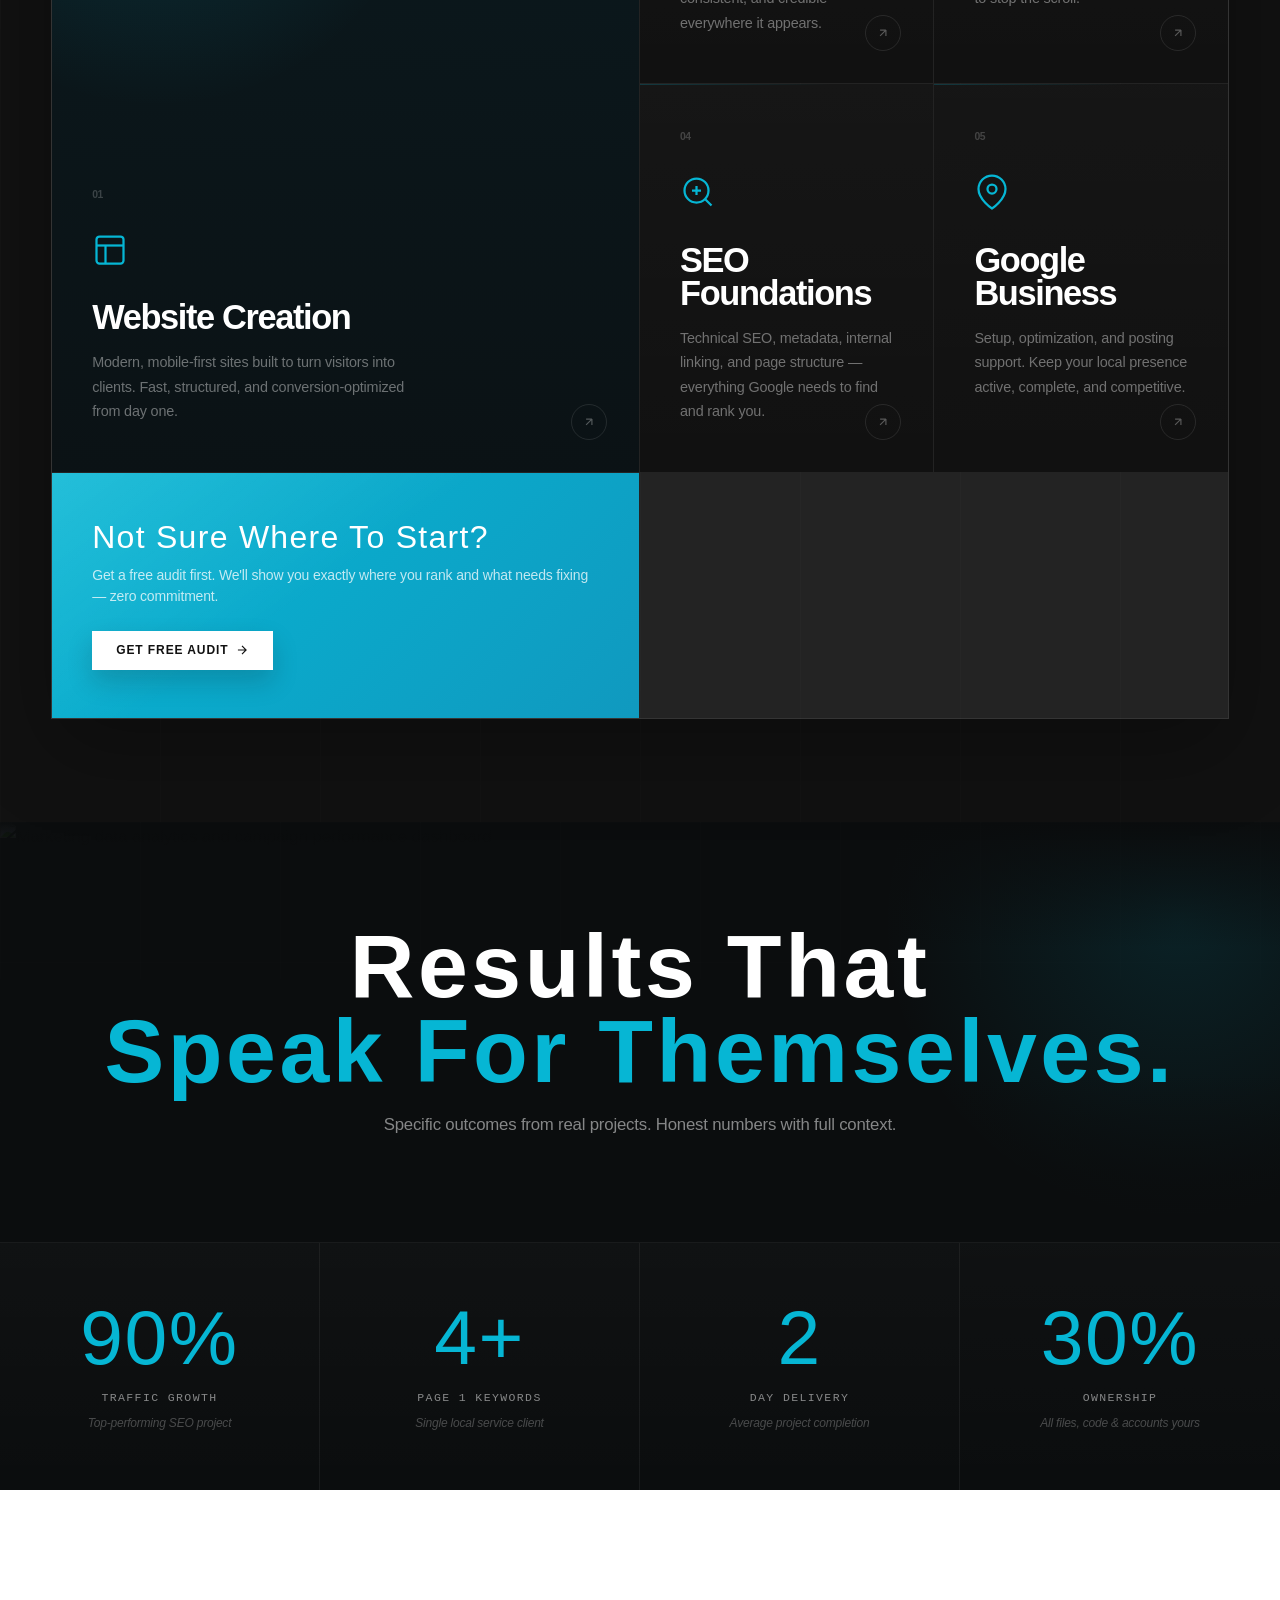
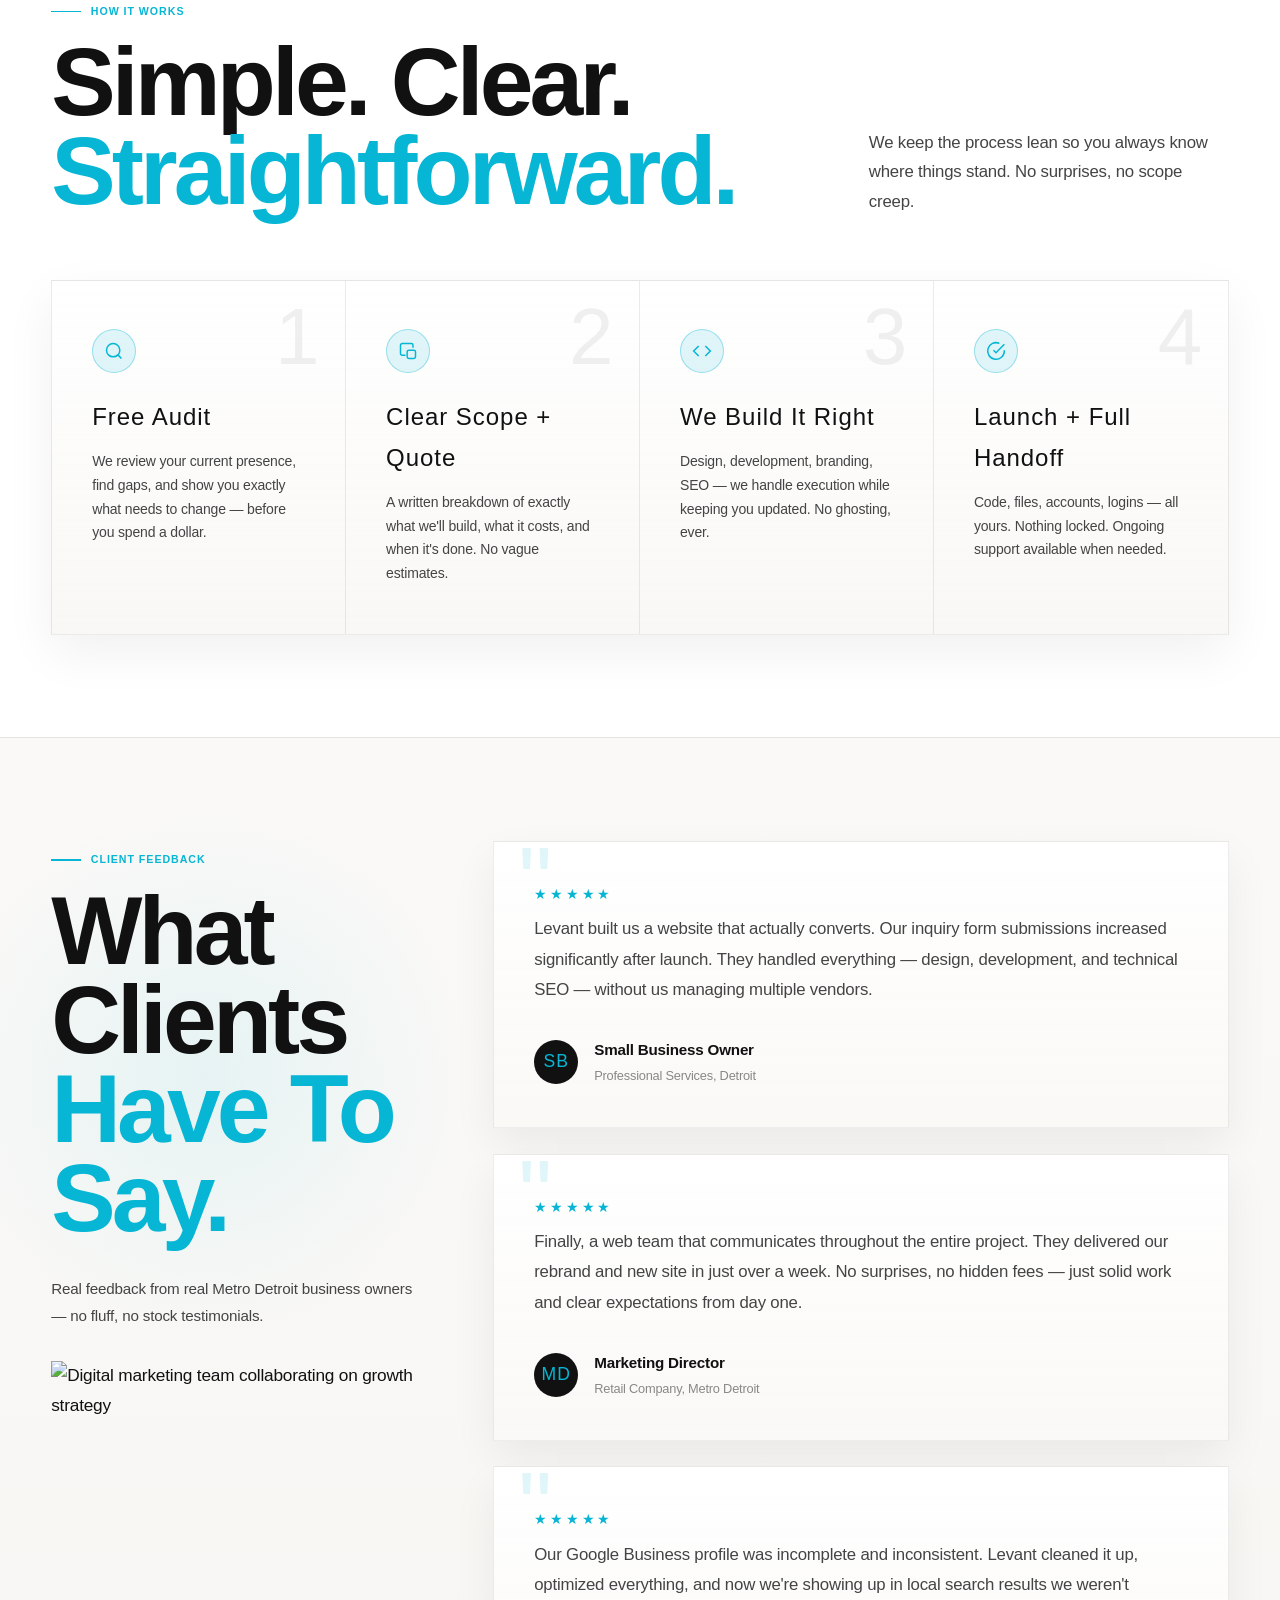
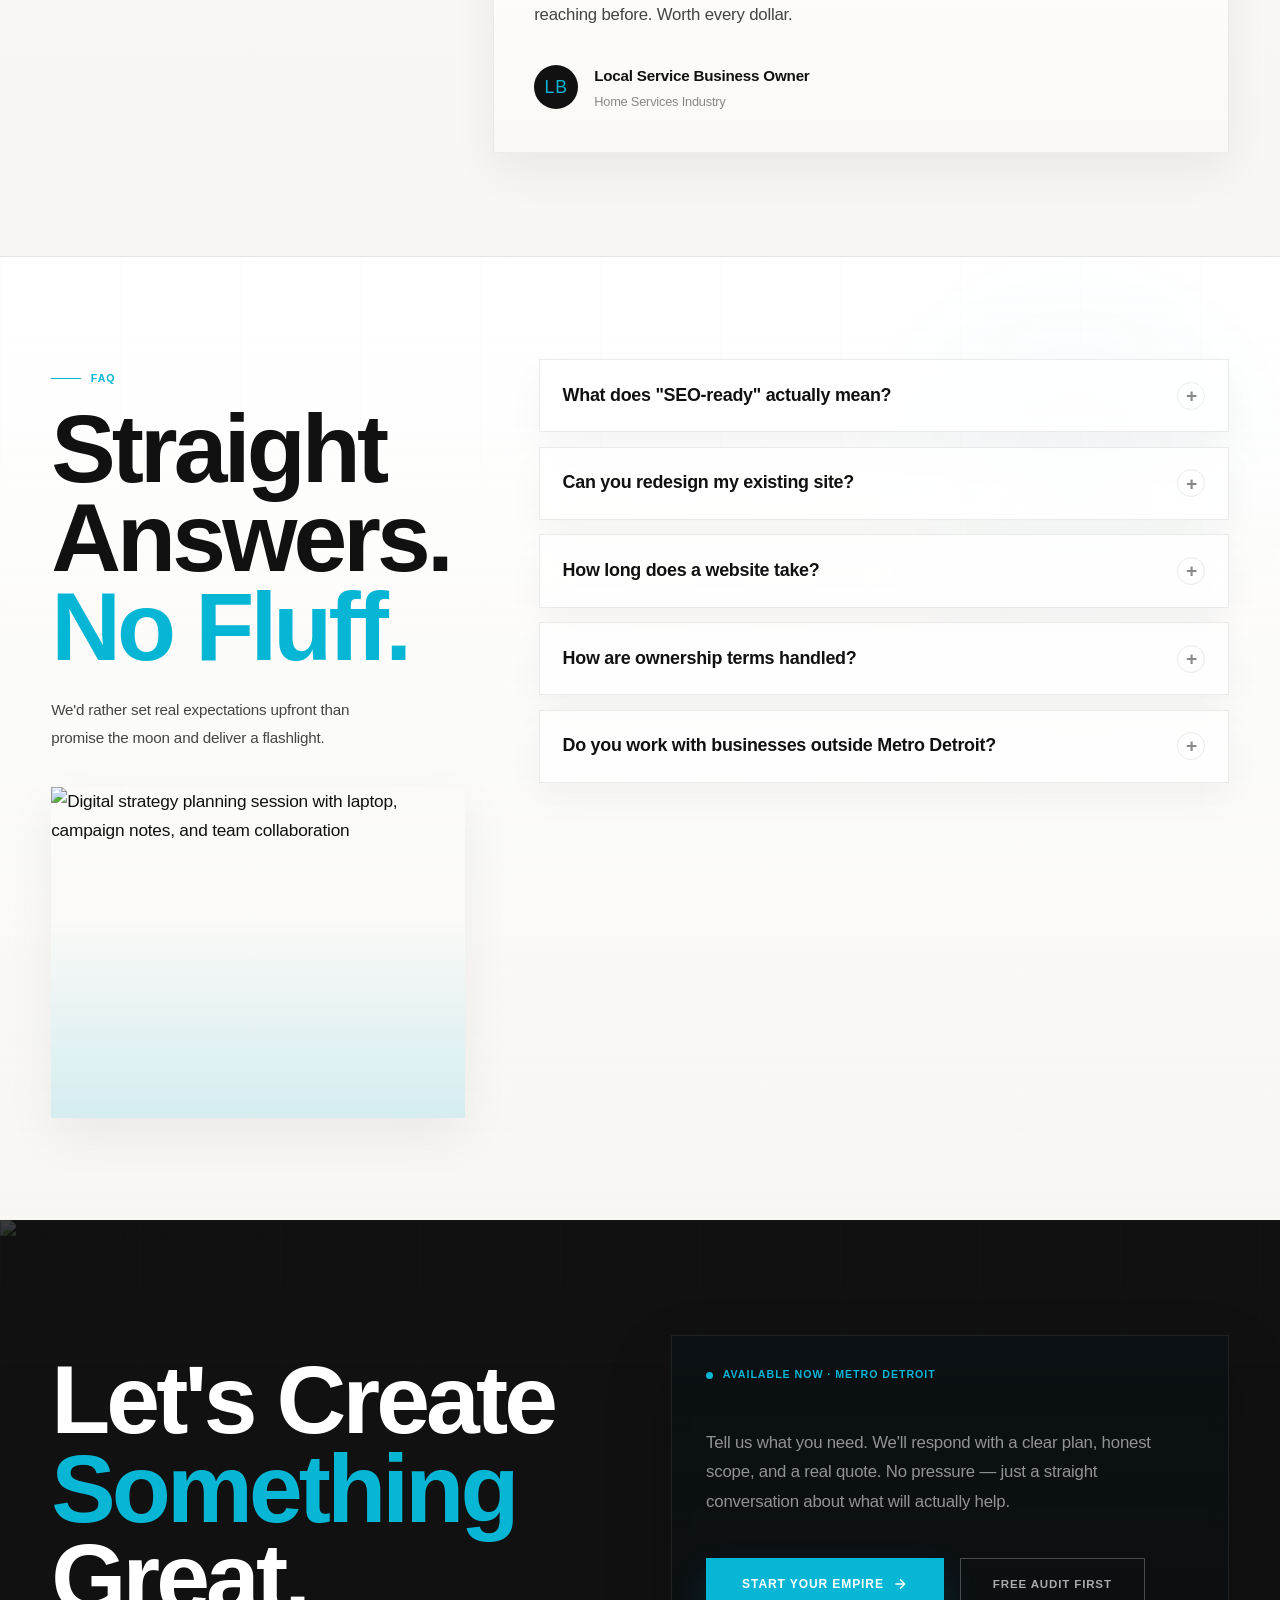
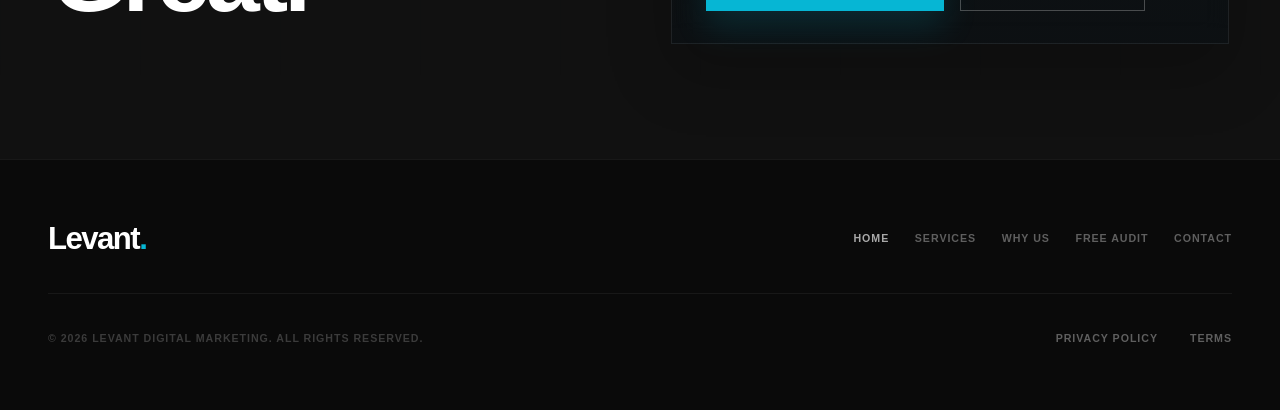
==== commit 982cf316: "Update index.html" ====
--- a/index.html
+++ b/index.html
@@ -3,1128 +3,1140 @@
 <head>
   <meta charset="UTF-8"/>
   <meta name="viewport" content="width=device-width,initial-scale=1.0"/>
-  <title>Levant Digital Marketing | Strategic Digital Growth</title>
-  <meta name="description" content="Levant Digital Marketing — strategic websites, brand identity, and SEO for Metro Detroit businesses ready to grow."/>
-  <meta name="theme-color" content="#0F2233"/>
-
-  <link rel="preconnect" href="https://fonts.googleapis.com"/>
-  <link rel="preconnect" href="https://fonts.gstatic.com" crossorigin/>
-  <link href="https://fonts.googleapis.com/css2?family=Playfair+Display:ital,wght@0,400;0,600;0,700;1,400;1,600&family=Montserrat:wght@400;500;600;700&display=swap" rel="stylesheet"/>
+  <title>Levant Digital Marketing | We Build Digital Empires</title>
+  <meta name="description" content="Levant Digital Marketing builds digital empires for Metro Detroit businesses. Websites, branding, and SEO excellence."/>
+  <meta name="theme-color" content="#06b6d4"/>
+  <link rel="preconnect" href="https://api.fontshare.com"/>
+  <link href="https://api.fontshare.com/v2/css?f[]=general-sans@400,500,600,700&f[]=satoshi@500,700,900&display=swap" rel="stylesheet"/>
+  <link rel="stylesheet" href="assets/nav.css"/>
 
   <style>
-    /* ─────────────────────────────────────
-       BRAND TOKENS — Levant Brand Kit
-    ───────────────────────────────────── */
     :root {
-      --navy:       #0F2233;
-      --navy-deep:  #091525;
-      --navy-mid:   #132840;
-      --teal:       #1F8A8A;
-      --teal-faint: rgba(31,138,138,0.10);
-      --teal-mid:   rgba(31,138,138,0.28);
-      --sand:       #D8C3A5;
-      --sand-light: #EBE0CE;
-      --coral:      #E57A6A;
-      --ivory:      #F7F3EE;
-      --ivory-warm: #F0EAE1;
-      --slate:      #5C6B73;
-      --mist:       #E8EEF0;
-      --font-h:     'Playfair Display', Georgia, serif;
-      --font-b:     'Montserrat', system-ui, sans-serif;
-      --ease:       cubic-bezier(0.16, 1, 0.3, 1);
+      --cyan: #06b6d4;
+      --cyan-dim: rgba(6,182,212,0.12);
+      --cyan-border: rgba(6,182,212,0.35);
+      --cyan-glow: rgba(6,182,212,0.18);
+      --bg: #f7f6f3;
+      --bg2: #ffffff;
+      --ink: #111111;
+      --ink2: #444444;
+      --ink3: #888888;
+      --rule: rgba(0,0,0,0.08);
+      --panel: rgba(255,255,255,0.82);
+      --panel-shadow: 0 28px 72px rgba(12,18,24,0.08);
+      --section-shadow: 0 18px 48px rgba(12,18,24,0.06);
     }
 
     *, *::before, *::after { box-sizing: border-box; margin: 0; padding: 0; }
     html { scroll-behavior: smooth; }
     body {
-      font-family: var(--font-b);
-      background: var(--ivory);
-      color: var(--navy);
+      font-family: 'DM Sans', sans-serif;
+      background:
+        radial-gradient(circle at top left, rgba(6,182,212,0.045), transparent 20%),
+        radial-gradient(circle at 82% 12%, rgba(17,17,17,0.03), transparent 24%),
+        var(--bg);
+      color: var(--ink);
       overflow-x: hidden;
       -webkit-font-smoothing: antialiased;
     }
+    ::selection { background: var(--cyan); color: #fff; }
     img { display: block; width: 100%; object-fit: cover; }
-    a { text-decoration: none; color: inherit; }
-    ::selection { background: var(--teal); color: #fff; }
 
     /* ── REVEAL ── */
-    .rv   { opacity:0; transform:translateY(28px);  transition:opacity .9s var(--ease),transform .9s var(--ease); }
-    .rv-l { opacity:0; transform:translateX(-28px); transition:opacity .9s var(--ease),transform .9s var(--ease); }
-    .rv-r { opacity:0; transform:translateX(28px);  transition:opacity .9s var(--ease),transform .9s var(--ease); }
-    .rv-s { opacity:0; transform:scale(0.97);       transition:opacity 1s  var(--ease),transform 1s  var(--ease); }
-    .rv.in,.rv-l.in,.rv-r.in,.rv-s.in { opacity:1; transform:none; }
-    .d1{transition-delay:.10s} .d2{transition-delay:.22s}
-    .d3{transition-delay:.34s} .d4{transition-delay:.46s}
-    .d5{transition-delay:.58s}
-
-    /* ════════════════════════════════════
-       NAV — confident, weighted, present
-    ════════════════════════════════════ */
-    #nav {
-      position: fixed; top:0; left:0; right:0; z-index:400;
-      height: 76px;                         /* taller — commands space */
-      display: flex; align-items: center;
-      padding: 0 4.5rem;
-      transition: background .35s ease, border-color .35s ease, box-shadow .35s ease;
-      border-bottom: 1px solid transparent;
-    }
-    #nav.over-hero { background: transparent; }
-    #nav.scrolled {
-      background: rgba(247,243,238,0.98);
-      backdrop-filter: blur(22px);
-      border-bottom-color: rgba(15,34,51,0.08);
-      box-shadow: 0 1px 0 rgba(15,34,51,0.06), 0 4px 28px rgba(15,34,51,0.05);
-    }
-    .nav-inner {
-      max-width: 1400px; width:100%; margin:auto;
-      display:flex; align-items:center; justify-content:space-between;
-    }
-
-    /* Logo — heavier, more present */
-    .nav-logo {
-      font-family: var(--font-h);
-      font-size: 1.6rem;                    /* up from 1.3rem */
-      font-weight: 700;
-      letter-spacing: -0.02em;
-      line-height: 1;
-      color: var(--ivory);
-      transition: color .3s;
-    }
-    #nav.scrolled .nav-logo { color: var(--navy); }
-    .nav-logo-accent { color: var(--teal); }
-
-    /* Links */
-    .nav-links { display:flex; align-items:center; gap:2.75rem; }
-    .nav-lnk {
-      font-size: .67rem; font-weight:700; letter-spacing:.12em; text-transform:uppercase;
-      color: rgba(255,255,255,.58);
-      transition: color .2s;
-      position: relative;
-    }
-    .nav-lnk::after {
-      content:''; position:absolute; bottom:-4px; left:0;
-      width:0; height:1px; background:var(--teal);
-      transition: width .25s var(--ease);
-    }
-    .nav-lnk:hover { color:rgba(255,255,255,.95); }
-    .nav-lnk:hover::after { width:100%; }
-    #nav.scrolled .nav-lnk { color:rgba(15,34,51,.48); }
-    #nav.scrolled .nav-lnk:hover { color:var(--teal); }
-    #nav.scrolled .nav-lnk:hover::after { background:var(--teal); }
-
-    /* CTA */
-    .nav-cta {
-      font-size: .67rem; font-weight:700; letter-spacing:.12em; text-transform:uppercase;
-      background: var(--teal); color:#fff;
-      padding: .72rem 1.6rem;
-      transition: background .2s, transform .18s, box-shadow .2s;
-    }
-    .nav-cta:hover {
-      background: #187272;
-      transform: translateY(-1px);
-      box-shadow: 0 8px 22px rgba(31,138,138,.28);
-    }
-
-    /* Mobile */
-    #mob-btn {
-      display:none; background:none; border:none;
-      cursor:pointer; color:rgba(255,255,255,.85); padding:.3rem;
-    }
-    #nav.scrolled #mob-btn { color:var(--navy); }
-    #mob-menu {
-      display:none; position:fixed; inset:0; z-index:399;
-      background:var(--ivory); flex-direction:column;
-      align-items:center; justify-content:center; gap:1.75rem;
-    }
-    #mob-menu.open { display:flex; }
-    #mob-close {
-      position:absolute; top:1.25rem; right:2rem;
-      background:none; border:none; font-size:2rem;
-      cursor:pointer; color:var(--navy); line-height:1;
-    }
-    .mob-lnk {
-      font-family:var(--font-h); font-size:2.6rem; font-weight:600;
-      color:var(--navy); transition:color .2s;
-    }
-    .mob-lnk:hover { color:var(--teal); }
-
-    /* ════════════════════════════════════
-       HERO — full-bleed, illustration bg
-       Overlay: bottom-only, minimal.
-       Upper 50%+ of artwork untouched.
-    ════════════════════════════════════ */
+    .reveal { opacity: 0; transform: translateY(32px); transition: opacity .72s cubic-bezier(.16,1,.3,1), transform .72s cubic-bezier(.16,1,.3,1); }
+    .reveal.vis { opacity: 1; transform: none; }
+    .reveal-l { opacity: 0; transform: translateX(-32px); transition: opacity .72s cubic-bezier(.16,1,.3,1), transform .72s cubic-bezier(.16,1,.3,1); }
+    .reveal-l.vis { opacity: 1; transform: none; }
+    .reveal-r { opacity: 0; transform: translateX(32px); transition: opacity .72s cubic-bezier(.16,1,.3,1), transform .72s cubic-bezier(.16,1,.3,1); }
+    .reveal-r.vis { opacity: 1; transform: none; }
+
+    /* ── HERO ── */
     .hero {
-      position:relative; width:100%;
-      height:100svh; min-height:700px; max-height:980px;
-      overflow:hidden;
-      display:flex; flex-direction:column;
-    }
-    .hero-img-wrap {
-      position:absolute; inset:0; z-index:0;
-    }
-    .hero-img-wrap img {
-      width:100%; height:100%;
-      object-fit:cover;
-      object-position:center 20%;
-    }
-    /* Bottom-only overlay — stops at 55% */
-    .hero-overlay {
-      position:absolute; inset:0; z-index:1; pointer-events:none;
-      background:
-        linear-gradient(to top,
-          rgba(9,21,37,.84) 0%,
-          rgba(9,21,37,.58) 18%,
-          rgba(9,21,37,.22) 36%,
-          rgba(9,21,37,.04) 55%,
-          transparent 70%
-        ),
-        linear-gradient(to right,
-          rgba(9,21,37,.18) 0%,
-          transparent 44%
-        );
-    }
-    /* 2px brand line — top only */
-    .hero-brand-line {
-      position:absolute; top:0; left:0; right:0; height:2px; z-index:3;
-      background:linear-gradient(90deg,var(--teal) 0%,var(--sand) 55%,var(--coral) 100%);
-    }
-    /* Content — absolute bottom */
-    .hero-content {
-      position:absolute; bottom:0; left:0; right:0; z-index:2;
-      padding:0 4.5rem 5rem;
-    }
-    .hero-content-inner {
-      max-width:1400px; margin:0 auto;
-      display:flex; align-items:flex-end; justify-content:space-between; gap:4rem;
-    }
-    .hero-left { flex:0 0 auto; max-width:560px; }
-    .hero-eyebrow {
-      display:inline-flex; align-items:center; gap:.65rem;
-      font-size:.6rem; font-weight:700; letter-spacing:.2em; text-transform:uppercase;
-      color:var(--teal); margin-bottom:1.5rem;
-    }
-    .hero-eyebrow::before { content:''; width:22px; height:1px; background:var(--teal); }
-    .hero-h1 {
-      font-family:var(--font-h);
-      font-size:clamp(3.2rem, 5.5vw, 6.4rem);
-      font-weight:400; line-height:1.06; letter-spacing:-.02em;
-      color:var(--ivory); margin-bottom:1.5rem;
-    }
-    .hero-h1 em { font-style:italic; color:var(--sand); }
-    .hero-h1 strong { font-weight:700; }
-    .hero-sub {
-      font-size:.88rem; line-height:1.85; color:rgba(247,243,238,.5);
-      max-width:400px; margin-bottom:2.25rem;
-    }
-    .hero-ctas { display:flex; gap:.85rem; flex-wrap:wrap; align-items:center; }
-    .btn-primary {
-      display:inline-flex; align-items:center; gap:.5rem;
-      font-size:.67rem; font-weight:700; letter-spacing:.1em; text-transform:uppercase;
-      background:var(--teal); color:#fff; padding:.9rem 1.85rem;
-      transition:background .2s,transform .2s,box-shadow .2s;
-    }
-    .btn-primary:hover { background:#187272; transform:translateY(-2px); box-shadow:0 12px 28px rgba(31,138,138,.3); }
-    .btn-ghost {
-      display:inline-flex; align-items:center; gap:.5rem;
-      font-size:.67rem; font-weight:700; letter-spacing:.1em; text-transform:uppercase;
-      border:1px solid rgba(247,243,238,.25); color:rgba(247,243,238,.65);
-      padding:.9rem 1.85rem;
-      transition:border-color .2s,color .2s;
-    }
-    .btn-ghost:hover { border-color:var(--sand); color:var(--sand); }
-    /* Proof column — quiet, right */
-    .hero-proof {
-      flex:0 0 auto;
-      display:flex; flex-direction:column; align-items:flex-end; gap:0;
-    }
-    .proof-stat {
-      text-align:right; padding:.8rem 0;
-      border-bottom:1px solid rgba(247,243,238,.07);
-    }
-    .proof-stat:last-child { border-bottom:none; }
-    .proof-num {
-      font-family:var(--font-h);
-      font-size:2rem; font-weight:700; line-height:1; letter-spacing:-.03em;
-      color:var(--sand);
-    }
-    .proof-label {
-      font-size:.57rem; font-weight:700; letter-spacing:.16em; text-transform:uppercase;
-      color:rgba(247,243,238,.3); margin-top:.18rem;
-    }
-    /* Scroll caret */
-    .hero-scroll {
-      position:absolute; bottom:1.75rem; left:50%;
-      transform:translateX(-50%); z-index:3;
-      display:flex; flex-direction:column; align-items:center;
-      cursor:pointer; opacity:.4; transition:opacity .2s;
-      animation:float-caret 2.8s ease-in-out infinite;
-    }
-    .hero-scroll:hover { opacity:.75; }
-    .hero-scroll-line { width:1px; height:36px; background:linear-gradient(to bottom,rgba(247,243,238,.6),transparent); }
-    @keyframes float-caret {
-      0%,100%{transform:translateX(-50%) translateY(0)}
-      50%{transform:translateX(-50%) translateY(5px)}
-    }
-
-    /* ════════════════════════════════════
-       MARQUEE
-    ════════════════════════════════════ */
-    .marquee-bar { background:var(--navy); padding:1rem 0; overflow:hidden; border-top:1px solid rgba(255,255,255,.04); }
-    .marquee-track { display:flex; white-space:nowrap; animation:ticker 40s linear infinite; }
-    .marquee-track:hover { animation-play-state:paused; }
-    @keyframes ticker { from{transform:translateX(0)} to{transform:translateX(-50%)} }
-    .marquee-item {
-      display:inline-flex; align-items:center; gap:2rem; padding:0 2rem;
-      font-size:.58rem; font-weight:700; letter-spacing:.2em; text-transform:uppercase;
-      color:rgba(255,255,255,.2);
-    }
-    .m-dot { width:3px; height:3px; border-radius:50%; background:var(--teal); flex-shrink:0; }
-
-    /* ════════════════════════════════════
-       UTILITIES
-    ════════════════════════════════════ */
-    .wrap { max-width:1400px; margin:auto; }
-    .sec { padding:8rem 4.5rem; }
-    .eyebrow {
-      display:inline-flex; align-items:center; gap:.65rem;
-      font-size:.6rem; font-weight:700; letter-spacing:.18em; text-transform:uppercase;
-      color:var(--teal); margin-bottom:1.5rem;
-    }
-    .eyebrow::before { content:''; width:22px; height:1px; background:var(--teal); }
-    .dh {
-      font-family:var(--font-h);
-      font-size:clamp(2.4rem,3.8vw,4.2rem);
-      font-weight:400; line-height:1.1; letter-spacing:-.01em; color:var(--navy);
-    }
-    .dh em { font-style:italic; color:var(--teal); }
-    .dh-ivory { color:var(--ivory); }
-    .dh-ivory em { color:var(--sand); }
-    .rule { height:1px; background:rgba(15,34,51,.07); }
-    .brand-line { height:2px; background:linear-gradient(90deg,var(--teal),var(--sand) 55%,var(--coral)); }
-
-    /* ════════════════════════════════════
-       MANIFESTO
-    ════════════════════════════════════ */
-    .manifesto { background:var(--ivory-warm); }
-    .manifesto-inner {
-      max-width:1400px; margin:auto; padding:8rem 4.5rem;
-      display:grid; grid-template-columns:5fr 7fr; gap:7rem; align-items:start;
-    }
-    .manifesto-left { position:sticky; top:100px; }
-    .manifesto-kicker {
-      font-family:var(--font-h);
-      font-size:clamp(1.4rem,2vw,2rem);
-      font-weight:400; line-height:1.3; color:var(--navy); margin-top:1rem;
-    }
-    .manifesto-kicker em { font-style:italic; color:var(--teal); }
-    .manifesto-stmt {
-      font-family:var(--font-h);
-      font-size:clamp(1.8rem,2.8vw,3rem);
-      font-weight:400; line-height:1.2; letter-spacing:-.01em;
-      color:var(--navy); margin-bottom:1.75rem;
-    }
-    .manifesto-stmt em { font-style:italic; color:var(--slate); }
-    .manifesto-body { font-size:.92rem; line-height:1.9; color:var(--slate); max-width:520px; margin-bottom:2.75rem; }
-    .pillars {
-      display:grid; grid-template-columns:repeat(3,1fr);
-      background:rgba(15,34,51,.07); border:1px solid rgba(15,34,51,.07);
-    }
-    .pillar {
-      background:var(--ivory-warm); padding:1.75rem 1.5rem;
-      border-right:1px solid rgba(15,34,51,.07);
-      transition:background .25s;
-    }
-    .pillar:last-child { border-right:none; }
-    .pillar:hover { background:var(--mist); }
-    .pillar-n { font-size:.57rem; font-weight:700; letter-spacing:.18em; text-transform:uppercase; color:var(--teal); margin-bottom:.8rem; }
-    .pillar-t { font-family:var(--font-h); font-size:1.05rem; font-weight:600; color:var(--navy); margin-bottom:.45rem; }
-    .pillar-d { font-size:.78rem; line-height:1.75; color:var(--slate); }
-
-    /* ════════════════════════════════════
-       SERVICES
-    ════════════════════════════════════ */
-    .services-sec { background:var(--navy); position:relative; overflow:hidden; }
-    .services-sec::before {
-      content:''; position:absolute; inset:0; pointer-events:none;
-      background:
-        radial-gradient(circle at 4% 90%,rgba(31,138,138,.14),transparent 36%),
-        radial-gradient(circle at 95% 8%,rgba(216,195,165,.05),transparent 30%);
-    }
-    .services-header {
-      display:flex; align-items:flex-end; justify-content:space-between;
-      flex-wrap:wrap; gap:2rem;
-      padding-bottom:3.5rem; border-bottom:1px solid rgba(255,255,255,.06);
-      position:relative; z-index:1;
-    }
-    .services-header .eyebrow { color:rgba(255,255,255,.38); }
-    .services-header .eyebrow::before { background:rgba(255,255,255,.22); }
-    .link-teal {
-      font-size:.63rem; font-weight:700; letter-spacing:.1em; text-transform:uppercase;
-      color:var(--teal); display:inline-flex; align-items:center; gap:.4rem;
-      border-bottom:1px solid rgba(31,138,138,.3); padding-bottom:.06rem;
-      transition:gap .2s,border-color .2s;
-    }
-    .link-teal:hover { gap:.7rem; border-color:var(--teal); }
-    .svc-list { position:relative; z-index:1; }
-    .svc-row {
-      display:grid; grid-template-columns:5rem 1fr auto;
-      align-items:center; gap:2.5rem;
-      padding:2rem 0; border-bottom:1px solid rgba(255,255,255,.05);
-      position:relative; cursor:default;
-      transition:padding-left .32s var(--ease);
-    }
-    .svc-row::before {
-      content:''; position:absolute; inset:0;
-      background:rgba(31,138,138,.05); width:0;
-      transition:width .38s var(--ease);
-    }
-    .svc-row:hover { padding-left:1.1rem; }
-    .svc-row:hover::before { width:100%; }
-    .svc-num {
-      font-family:var(--font-h); font-size:2.6rem; font-weight:700;
-      line-height:1; letter-spacing:-.04em;
-      color:rgba(255,255,255,.06); transition:color .25s; flex-shrink:0;
-    }
-    .svc-row:hover .svc-num { color:rgba(31,138,138,.18); }
-    .svc-title { font-family:var(--font-h); font-size:1.45rem; font-weight:600; color:var(--ivory); margin-bottom:.35rem; line-height:1.2; }
-    .svc-desc { font-size:.8rem; line-height:1.8; color:rgba(247,243,238,.36); max-width:500px; }
-    .svc-pill {
-      font-size:.56rem; font-weight:700; letter-spacing:.14em; text-transform:uppercase;
-      color:var(--teal); border:1px solid rgba(31,138,138,.25);
-      padding:.3rem .85rem; flex-shrink:0;
-      opacity:0; transition:opacity .22s;
-    }
-    .svc-row:hover .svc-pill { opacity:1; }
-    .svc-cta-bar {
-      margin-top:3.5rem; padding:2rem 2.5rem;
-      background:var(--teal);
-      display:flex; align-items:center; justify-content:space-between;
-      gap:2rem; flex-wrap:wrap; position:relative; z-index:1;
-    }
-    .svc-cta-bar p { font-family:var(--font-h); font-style:italic; font-size:1.2rem; color:#fff; }
-    .btn-ivory {
-      display:inline-flex; align-items:center; gap:.4rem;
-      font-size:.63rem; font-weight:700; letter-spacing:.1em; text-transform:uppercase;
-      background:var(--ivory); color:var(--navy);
-      padding:.8rem 1.6rem; flex-shrink:0;
-      transition:background .2s,transform .2s;
-    }
-    .btn-ivory:hover { background:var(--sand-light); transform:translateY(-1px); }
-
-    /* ════════════════════════════════════════════════════════
-       FEATURE SECTION — rebuilt completely
-       
-       The illustration (VPvI7de.png) is the Levant branded
-       cityscape/skyline artwork. It has a dark navy bottom
-       (water, devices, buildings) and a warm sand/sky upper.
-       
-       Strategy: Set the section background to deep navy.
-       The illustration's dark lower half dissolves into the
-       section — it becomes part of the environment, not a
-       framed picture. The artwork reads as atmospheric.
-       
-       Copy column: sits on a deep navy panel with ivory text.
-       No ivory background that neuters the illustration.
-       
-       Headline: Much larger. One line per thought.
-       Scale contrast is the focal point.
-       
-       The composition: illustration fills the left ~55%
-       and bleeds into the section bg. Copy anchors right.
-       A single teal vertical rule divides them. That's it.
-    ════════════════════════════════════════════════════════ */
-    .feature-sec {
-      background: var(--navy-deep);
+      min-height: clamp(700px, 100svh, 860px);
+      padding-top: 72px;
+      display: grid;
+      grid-template-columns: 1fr 1fr;
       position: relative;
       overflow: hidden;
     }
-
-    /* Atmospheric teal glow — top left, very subtle */
-    .feature-sec::before {
-      content:''; position:absolute;
-      top:-20%; left:-10%; width:55%; height:80%;
-      background:radial-gradient(ellipse at 30% 30%,rgba(31,138,138,.10),transparent 60%);
-      pointer-events:none;
-    }
-
-    .feature-inner {
-      display: grid;
-      grid-template-columns: 55fr 45fr;
+    .hero-left {
+      background: var(--ink);
+      display: flex; flex-direction: column; justify-content: flex-end;
+      padding: 5rem 4rem 5rem 3rem;
+      position: relative;
+      z-index: 2;
+    }
+    .hero-eyebrow {
+      display: inline-flex; align-items: center; gap: 0.6rem;
+      font-family: 'DM Mono', monospace;
+      font-size: 0.7rem; letter-spacing: 0.14em; text-transform: uppercase;
+      color: var(--cyan); margin-bottom: 2.5rem;
+    }
+    .hero-eyebrow span {
+      width: 7px; height: 7px; border-radius: 50%;
+      background: var(--cyan);
+      animation: blink 2s ease-in-out infinite;
+    }
+    @keyframes blink { 0%,100%{opacity:1;} 50%{opacity:0.3;} }
+    .hero-h1 {
+      font-family: 'Bebas Neue', sans-serif;
+      font-size: clamp(4.5rem, 8vw, 8rem);
+      line-height: 0.92;
+      letter-spacing: 0.02em;
+      color: #fff;
+      margin-bottom: 2.5rem;
+    }
+    .hero-h1 em { color: var(--cyan); font-style: normal; display: block; }
+    .hero-sub {
+      font-size: 1.1rem; line-height: 1.75;
+      color: rgba(255,255,255,0.55);
+      max-width: 420px; margin-bottom: 3.5rem;
+    }
+    .hero-actions { display: flex; flex-wrap: wrap; gap: 1rem; }
+    .btn-primary {
+      font-family: 'DM Mono', monospace;
+      font-size: 0.75rem; font-weight: 500; letter-spacing: 0.1em; text-transform: uppercase;
+      background: var(--cyan); color: #fff;
+      padding: 1rem 2.25rem; text-decoration: none;
+      box-shadow: 0 16px 34px rgba(6,182,212,0.16);
+      transition: transform .2s, box-shadow .2s, filter .2s;
+      display: inline-flex; align-items: center; gap: 0.5rem;
+    }
+    .btn-primary:hover { transform: translateY(-2px); box-shadow: 0 18px 36px rgba(6,182,212,0.28); filter: saturate(1.04); }
+    .btn-primary:active { transform: translateY(0); box-shadow: 0 10px 22px rgba(6,182,212,0.2); }
+    .btn-ghost {
+      font-family: 'DM Mono', monospace;
+      font-size: 0.75rem; font-weight: 500; letter-spacing: 0.1em; text-transform: uppercase;
+      border: 1px solid rgba(255,255,255,0.25); color: rgba(255,255,255,0.7);
+      padding: 1rem 2.25rem; text-decoration: none;
+      transition: border-color .2s, color .2s, background .2s, transform .2s;
+    }
+    .btn-ghost:hover { border-color: var(--cyan); color: var(--cyan); background: rgba(6,182,212,0.06); transform: translateY(-1px); }
+    .hero-trust {
+      display: flex; gap: 2.5rem; flex-wrap: wrap;
+      margin-top: 4rem; padding-top: 3rem;
+      border-top: 1px solid rgba(255,255,255,0.08);
+    }
+    .trust-item { display: flex; flex-direction: column; gap: 0.25rem; }
+    .trust-num {
+      font-family: 'Bebas Neue', sans-serif;
+      font-size: 2.25rem; letter-spacing: 0.04em; color: var(--cyan); line-height: 1;
+    }
+    .trust-label {
+      font-family: 'DM Mono', monospace;
+      font-size: 0.65rem; text-transform: uppercase; letter-spacing: 0.12em;
+      color: rgba(255,255,255,0.4);
+    }
+
+    .hero-right {
+      position: relative; overflow: hidden;
+    }
+    .hero-right::before {
+      content: '';
+      position: absolute;
+      inset: 0;
+      z-index: 1;
+      background: linear-gradient(
+        to right,
+        var(--ink) 0%,
+        rgba(17,17,17,0.9) 18%,
+        rgba(17,17,17,0.42) 42%,
+        transparent 70%
+      );
+    }
+    .hero-right img {
+      height: 100%;
+      width: 100%;
+      object-fit: cover;
+      object-position: center center;
+      filter: brightness(0.46) saturate(1.08);
+    }
+    .hero-right-overlay {
+      position: absolute;
+      inset: 0;
+      z-index: 2;
+      background:
+        linear-gradient(to bottom, rgba(17,17,17,0.1) 0%, rgba(17,17,17,0.02) 34%, rgba(17,17,17,0.16) 100%),
+        radial-gradient(circle at 78% 24%, rgba(6,182,212,0.08), transparent 32%);
+    }
+    .hero-tag {
+      position: absolute; bottom: 2.5rem; right: 2.5rem;
+      background: rgba(6,182,212,0.92);
+      backdrop-filter: blur(12px);
+      padding: 1rem 1.5rem;
+      color: #fff;
+    }
+    .hero-tag-label {
+      font-family: 'DM Mono', monospace;
+      font-size: 0.65rem; text-transform: uppercase; letter-spacing: 0.12em;
+      color: rgba(255,255,255,0.7); margin-bottom: 0.25rem;
+    }
+    .hero-tag-val {
+      font-family: 'Bebas Neue', sans-serif;
+      font-size: 1.5rem; letter-spacing: 0.06em;
+    }
+
+    /* ── MARQUEE ── */
+    .marquee-wrap {
+      background: var(--ink);
+      border-top: 1px solid rgba(255,255,255,0.06);
+      padding: 1.25rem 0; overflow: hidden;
+    }
+    .marquee-track { display: flex; animation: ticker 28s linear infinite; white-space: nowrap; }
+    .marquee-track:hover { animation-play-state: paused; }
+    @keyframes ticker { from{transform:translateX(0);} to{transform:translateX(-50%);} }
+    .marquee-item {
+      font-family: 'Bebas Neue', sans-serif;
+      font-size: 1.1rem; letter-spacing: 0.12em; text-transform: uppercase;
+      color: rgba(255,255,255,0.35); padding: 0 2.5rem;
+      display: inline-flex; align-items: center; gap: 2.5rem;
+    }
+    .marquee-item .dot {
+      width: 5px; height: 5px; border-radius: 50%;
+      background: var(--cyan); flex-shrink: 0;
+    }
+
+    /* ── SECTION UTILITY ── */
+    .section { padding: 8rem 1.5rem; }
+    .section-sm { padding: 5rem 1.5rem; }
+    .wrap { max-width: 1440px; margin: auto; }
+    .tag {
+      display: inline-flex; align-items: center; gap: 0.6rem;
+      font-family: 'DM Mono', monospace;
+      font-size: 0.7rem; text-transform: uppercase; letter-spacing: 0.12em;
+      color: var(--cyan); margin-bottom: 1.25rem;
+    }
+    .tag::before { content: ''; width: 30px; height: 1.5px; background: var(--cyan); }
+    .big-h {
+      font-family: 'Bebas Neue', sans-serif;
+      font-size: clamp(3rem, 6vw, 6rem);
+      line-height: 0.92; letter-spacing: 0.02em;
+    }
+    .big-h em { color: var(--cyan); font-style: normal; }
+    .rule { height: 1px; background: var(--rule); margin: 0 auto; max-width: 1440px; }
+
+    /* ── ABOUT / SPLIT ── */
+    .about-grid {
+      display: grid; grid-template-columns: 1fr 1fr; gap: 0;
       min-height: 680px;
+    }
+    .about-img { position: relative; overflow: hidden; min-height: 460px; }
+    .about-img img { height: 100%; object-fit: cover; object-position: center 28%; }
+    .about-img-badge {
+      position: absolute; top: 2.5rem; left: 2.5rem;
+      background: var(--bg2); padding: 1.25rem 1.5rem;
+      border-left: 3px solid var(--cyan);
+    }
+    .about-img-badge strong {
+      font-family: 'Bebas Neue', sans-serif;
+      font-size: 2.2rem; letter-spacing: 0.04em; display: block; line-height: 1; color: var(--ink);
+    }
+    .about-img-badge span {
+      font-family: 'DM Mono', monospace;
+      font-size: 0.65rem; text-transform: uppercase; letter-spacing: 0.12em; color: var(--ink3); display: block; margin-top: 0.15rem;
+    }
+    .about-content {
+      background: var(--bg); padding: 6rem 4rem;
+      display: flex; flex-direction: column; justify-content: center;
+    }
+    .about-body { font-size: 1.1rem; line-height: 1.8; color: var(--ink2); max-width: 460px; margin-bottom: 2.5rem; }
+    .check-list { list-style: none; display: flex; flex-direction: column; gap: 1rem; margin-bottom: 2.5rem; }
+    .check-list li {
+      display: flex; align-items: flex-start; gap: 0.75rem;
+      font-size: 0.95rem; color: var(--ink2); line-height: 1.6;
+    }
+    .check-list li::before {
+      content: ''; flex-shrink: 0;
+      width: 18px; height: 18px; margin-top: 2px;
+      background: var(--cyan-dim); border: 1px solid var(--cyan-border);
+      border-radius: 50%;
+      background-image: url("data:image/svg+xml,%3Csvg xmlns='http://www.w3.org/2000/svg' viewBox='0 0 16 16' fill='none' stroke='%2306b6d4' stroke-width='2.5' stroke-linecap='round' stroke-linejoin='round'%3E%3Cpolyline points='3 8 6.5 11.5 13 5'/%3E%3C/svg%3E");
+      background-repeat: no-repeat; background-size: 11px; background-position: center;
+    }
+
+    /* ── SERVICES — EDITORIAL ── */
+    .services-section { background: var(--ink); position: relative; }
+    .services-section::before {
+      content: '';
+      position: absolute;
+      inset: 0;
+      pointer-events: none;
+      background:
+        radial-gradient(circle at 12% 18%, rgba(6,182,212,0.16), transparent 24%),
+        linear-gradient(90deg, rgba(255,255,255,0.025) 1px, transparent 1px);
+      background-size: auto, 160px 160px;
+      mask-image: linear-gradient(to bottom, rgba(0,0,0,0.95), rgba(0,0,0,0.55));
+    }
+    .services-header {
+      display: flex; align-items: flex-end; justify-content: space-between;
+      flex-wrap: wrap; gap: 2rem;
+      padding-bottom: 4rem; border-bottom: 1px solid rgba(255,255,255,0.07);
+      margin-bottom: 4rem;
       position: relative;
       z-index: 1;
     }
-
-    /* ── Left: illustration column ── */
-    .feature-art {
+    .services-header .tag { color: rgba(255,255,255,0.35); }
+    .services-header .tag::before { background: rgba(255,255,255,0.25); }
+    .services-header .big-h { color: #fff; }
+    .all-link {
+      font-family: 'DM Mono', monospace;
+      font-size: 0.72rem; text-transform: uppercase; letter-spacing: 0.1em;
+      color: var(--cyan); text-decoration: none;
+      display: inline-flex; align-items: center; gap: 0.4rem;
+      border-bottom: 1px solid var(--cyan-border);
+      padding-bottom: 0.1rem;
+      transition: gap .2s;
+    }
+    .all-link:hover { gap: 0.7rem; }
+
+    /* Asymmetric service layout */
+    .services-asym {
+      display: grid;
+      grid-template-columns: 2fr 1fr 1fr;
+      grid-template-rows: auto auto;
+      gap: 1px;
+      background: rgba(255,255,255,0.08);
+      border: 1px solid rgba(255,255,255,0.08);
+      box-shadow: 0 30px 80px rgba(0,0,0,0.28);
+      position: relative;
+      z-index: 1;
+    }
+    .sv {
+      background:
+        linear-gradient(180deg, rgba(255,255,255,0.02) 0%, rgba(255,255,255,0) 100%),
+        var(--ink);
+      padding: 3rem 2.5rem;
+      position: relative; overflow: hidden;
+      transition: background .28s ease, transform .28s ease, box-shadow .28s ease;
+    }
+    .sv::before {
+      content: '';
+      position: absolute;
+      inset: 0 auto auto 0;
+      width: 100%;
+      height: 1px;
+      background: linear-gradient(90deg, rgba(6,182,212,0.65), transparent 65%);
+      opacity: 0.34;
+    }
+    .sv:hover {
+      background:
+        linear-gradient(180deg, rgba(6,182,212,0.08) 0%, rgba(255,255,255,0.01) 100%),
+        #151515;
+      transform: translateY(-4px);
+      box-shadow: 0 18px 34px rgba(0,0,0,0.2);
+    }
+    .sv-num {
+      font-family: 'DM Mono', monospace;
+      font-size: 0.65rem; letter-spacing: 0.14em; text-transform: uppercase;
+      color: rgba(255,255,255,0.2); margin-bottom: 2rem; display: block;
+    }
+    .sv-icon { margin-bottom: 1.5rem; }
+    .sv-icon svg { width: 36px; height: 36px; stroke: var(--cyan); }
+    .sv-title {
+      font-family: 'Bebas Neue', sans-serif;
+      font-size: 1.8rem; letter-spacing: 0.04em; color: #fff;
+      margin-bottom: 1rem; line-height: 1;
+    }
+    .sv-desc { font-size: 0.9rem; line-height: 1.7; color: rgba(255,255,255,0.4); max-width: 320px; }
+    .sv-arrow {
+      position: absolute; bottom: 2rem; right: 2rem;
+      width: 36px; height: 36px; border: 1px solid rgba(255,255,255,0.1);
+      border-radius: 50%; display: flex; align-items: center; justify-content: center;
+      color: rgba(255,255,255,0.3); transition: border-color .2s, color .2s, transform .2s;
+    }
+    .sv:hover .sv-arrow { border-color: var(--cyan); color: var(--cyan); transform: translate(2px,-2px); }
+    .sv-featured {
+      grid-row: span 2;
+      background:
+        radial-gradient(circle at 18% 18%, rgba(6,182,212,0.16), transparent 34%),
+        linear-gradient(180deg, #0b1a1f 0%, #0b1215 100%);
+      display: flex; flex-direction: column; justify-content: space-between;
+      min-height: 520px;
+    }
+    .sv-featured:hover {
+      background:
+        radial-gradient(circle at 18% 18%, rgba(6,182,212,0.22), transparent 34%),
+        linear-gradient(180deg, #0d2026 0%, #0d1418 100%);
+    }
+    .sv-featured-img {
+      height: 220px; overflow: hidden; margin: -3rem -2.5rem 0;
+      position: relative;
+    }
+    .sv-featured-img img { height: 100%; object-fit: cover; filter: brightness(0.7) saturate(1.2); transition: transform .6s ease; }
+    .sv-featured:hover .sv-featured-img img { transform: scale(1.04); }
+    .sv-featured-img::after {
+      content: ''; position: absolute; inset: 0;
+      background: linear-gradient(to bottom, transparent 40%, #0c1a1f 100%);
+    }
+    .sv-cta-card {
+      background:
+        linear-gradient(145deg, rgba(255,255,255,0.12), transparent 46%),
+        linear-gradient(135deg, #06b6d4 0%, #1099bf 100%);
+      padding: 3rem 2.5rem;
+      display: flex; flex-direction: column; justify-content: space-between;
+      min-height: 220px;
+    }
+    .sv-cta-title {
+      font-family: 'Bebas Neue', sans-serif;
+      font-size: 2rem; letter-spacing: 0.04em; color: #fff; line-height: 1; margin-bottom: 0.75rem;
+    }
+    .sv-cta-sub { font-size: 0.875rem; color: rgba(255,255,255,0.75); line-height: 1.5; margin-bottom: 1.5rem; }
+    .btn-white {
+      font-family: 'DM Mono', monospace;
+      font-size: 0.7rem; font-weight: 500; letter-spacing: 0.1em; text-transform: uppercase;
+      background: #fff; color: var(--ink);
+      padding: 0.75rem 1.5rem; text-decoration: none; display: inline-flex;
+      align-items: center; gap: 0.4rem; width: fit-content;
+      box-shadow: 0 12px 26px rgba(17,17,17,0.18);
+      transition: transform .2s, box-shadow .2s;
+    }
+    .btn-white:hover { transform: translateY(-2px); box-shadow: 0 16px 32px rgba(17,17,17,0.22); }
+
+    /* ── RESULTS / DARK ── */
+    .results-section { background: #0b0d0e; position: relative; overflow: hidden; }
+    .results-section::before {
+      content: ''; position: absolute;
+      width: 600px; height: 600px; border-radius: 50%;
+      background: radial-gradient(circle, rgba(6,182,212,0.12) 0%, transparent 70%);
+      top: -200px; right: -200px; pointer-events: none;
+    }
+    .results-section::after {
+      content: '';
+      position: absolute;
+      inset: 0;
+      pointer-events: none;
+      background:
+        linear-gradient(90deg, rgba(255,255,255,0.025) 1px, transparent 1px),
+        linear-gradient(rgba(255,255,255,0.025) 1px, transparent 1px);
+      background-size: 140px 140px;
+      mask-image: linear-gradient(to bottom, rgba(0,0,0,0.35), transparent 82%);
+    }
+    /* Full-width image strip */
+    .results-img-strip {
+      height: 420px; overflow: hidden; position: relative;
+    }
+    .results-img-strip img { height: 100%; object-fit: cover; filter: brightness(0.45) saturate(1.3); }
+    .results-img-strip::after {
+      content: ''; position: absolute; inset: 0;
+      background: linear-gradient(to bottom, #0b0d0e 0%, transparent 30%, transparent 60%, #0b0d0e 100%);
+    }
+    .results-strip-text {
+      position: absolute; inset: 0; z-index: 2;
+      display: flex; align-items: center; justify-content: center;
+      flex-direction: column; gap: 1rem; text-align: center;
+    }
+    .results-strip-text h2 {
+      font-family: 'Bebas Neue', sans-serif;
+      font-size: clamp(3rem, 7vw, 7rem);
+      letter-spacing: 0.04em; color: #fff; line-height: 0.95;
+    }
+    .results-strip-text h2 em { color: var(--cyan); font-style: normal; }
+    .results-strip-text p { font-size: 1.05rem; color: rgba(255,255,255,0.5); max-width: 500px; }
+    .results-nums {
+      display: grid; grid-template-columns: repeat(4, 1fr);
+      border-top: 1px solid rgba(255,255,255,0.06);
+    }
+    .res-item {
+      padding: 3.5rem 2.5rem;
+      border-right: 1px solid rgba(255,255,255,0.06);
+      text-align: center;
+      background: linear-gradient(180deg, rgba(255,255,255,0.02) 0%, rgba(255,255,255,0) 100%);
+      transition: background .24s ease;
+    }
+    .res-item:hover { background: linear-gradient(180deg, rgba(6,182,212,0.08) 0%, rgba(255,255,255,0.01) 100%); }
+    .res-item:last-child { border-right: none; }
+    .res-num {
+      font-family: 'Bebas Neue', sans-serif;
+      font-size: clamp(3.5rem, 6vw, 5.5rem);
+      color: var(--cyan); line-height: 1; letter-spacing: 0.02em;
+    }
+    .res-label {
+      font-family: 'DM Mono', monospace;
+      font-size: 0.72rem; text-transform: uppercase; letter-spacing: 0.12em;
+      color: rgba(255,255,255,0.5); margin-top: 0.75rem;
+    }
+    .res-note { font-size: 0.75rem; color: rgba(255,255,255,0.25); margin-top: 0.4rem; font-style: italic; }
+
+    /* ── PROCESS — HORIZONTAL STRIP ── */
+    .process-section { background: var(--bg2); }
+    .process-steps {
+      display: grid; grid-template-columns: repeat(4, 1fr);
+      gap: 0;
+      border: 1px solid rgba(0,0,0,0.08);
+      background: linear-gradient(180deg, rgba(255,255,255,0.95) 0%, rgba(247,246,243,0.82) 100%);
+      box-shadow: var(--section-shadow);
+      overflow: hidden;
+      margin-top: 4rem;
+    }
+    .p-step {
+      padding: 3rem 2.5rem;
+      border-right: 1px solid var(--rule);
+      position: relative;
+      transition: background .24s ease, transform .24s ease;
+    }
+    .p-step::before {
+      content: '';
+      position: absolute;
+      top: 0;
+      left: 0;
+      right: 0;
+      height: 3px;
+      background: linear-gradient(90deg, var(--cyan), transparent 72%);
+      opacity: 0;
+      transition: opacity .24s ease;
+    }
+    .p-step:last-child { border-right: none; }
+    .p-step:hover {
+      background: linear-gradient(180deg, rgba(6,182,212,0.05) 0%, rgba(255,255,255,0.66) 100%);
+      transform: translateY(-2px);
+    }
+    .p-step:hover::before { opacity: 1; }
+    .p-step-num {
+      font-family: 'Bebas Neue', sans-serif;
+      font-size: 5rem; line-height: 1; letter-spacing: 0.02em;
+      color: var(--ink); opacity: 0.06;
+      position: absolute; top: 1rem; right: 1.5rem;
+    }
+    .p-step-icon {
+      width: 44px; height: 44px; background: var(--cyan-dim);
+      border: 1px solid var(--cyan-border); border-radius: 50%;
+      display: flex; align-items: center; justify-content: center; margin-bottom: 1.5rem;
+    }
+    .p-step-icon svg { width: 20px; height: 20px; stroke: var(--cyan); }
+    .p-step-title { font-family: 'Bebas Neue', sans-serif; font-size: 1.5rem; letter-spacing: 0.04em; margin-bottom: 0.75rem; }
+    .p-step-desc { font-size: 0.875rem; line-height: 1.7; color: var(--ink2); }
+
+    /* ── TESTIMONIALS — ASYMMETRIC ── */
+    .testi-section { background: linear-gradient(180deg, rgba(255,255,255,0.35) 0%, var(--bg) 100%); position: relative; }
+    .testi-section::before {
+      content: '';
+      position: absolute;
+      inset: 0;
+      pointer-events: none;
+      background: radial-gradient(circle at 16% 30%, rgba(6,182,212,0.08), transparent 20%);
+    }
+    .testi-layout {
+      display: grid;
+      grid-template-columns: 1fr 2fr;
+      gap: 5rem; align-items: start;
+    }
+    .testi-left { position: sticky; top: 100px; }
+    .testi-right { display: flex; flex-direction: column; gap: 2rem; }
+    .testi-card {
+      background: linear-gradient(180deg, rgba(255,255,255,0.96) 0%, rgba(249,248,245,0.92) 100%);
+      border: 1px solid rgba(0,0,0,0.07);
+      padding: 2.5rem;
+      position: relative; overflow: hidden;
+      box-shadow: 0 18px 42px rgba(12,18,24,0.06);
+      transition: border-color .3s, transform .3s, box-shadow .3s, background .3s;
+    }
+    .testi-card:hover {
+      border-color: var(--cyan-border);
+      background: linear-gradient(180deg, rgba(255,255,255,1) 0%, rgba(245,251,252,0.96) 100%);
+      transform: translateX(6px);
+      box-shadow: 0 28px 56px rgba(12,18,24,0.08);
+    }
+    .testi-q {
+      font-family: 'Bebas Neue', sans-serif;
+      font-size: 6rem; line-height: 1; color: var(--cyan); opacity: 0.12;
+      position: absolute; top: -0.5rem; left: 1.5rem; pointer-events: none;
+    }
+    .testi-text { font-size: 1.05rem; line-height: 1.8; color: var(--ink2); margin-bottom: 2rem; position: relative; z-index: 1; }
+    .testi-author { display: flex; align-items: center; gap: 1rem; }
+    .testi-ava {
+      width: 44px; height: 44px; border-radius: 50%;
+      background: var(--ink); color: var(--cyan);
+      display: flex; align-items: center; justify-content: center;
+      font-family: 'Bebas Neue', sans-serif; font-size: 1.1rem; letter-spacing: 0.06em;
+      flex-shrink: 0;
+    }
+    .testi-name { font-weight: 600; font-size: 0.95rem; }
+    .testi-role { font-size: 0.8rem; color: var(--ink3); margin-top: 0.15rem; }
+    .testi-stars { display: flex; gap: 3px; margin-bottom: 0.5rem; }
+    .testi-stars span { color: var(--cyan); font-size: 0.9rem; }
+
+    /* ── FAQ ── */
+    .faq-section {
+      background: linear-gradient(180deg, rgba(255,255,255,1) 0%, rgba(247,246,243,0.72) 100%);
       position: relative;
       overflow: hidden;
-      /* No padding — art fills the column */
-    }
-    .feature-art img {
+    }
+    .faq-section::before {
+      content: '';
       position: absolute;
       inset: 0;
-      width: 100%; height: 100%;
+      pointer-events: none;
+      background:
+        radial-gradient(circle at 84% 22%, rgba(6,182,212,0.08), transparent 18%),
+        linear-gradient(90deg, rgba(17,17,17,0.02) 1px, transparent 1px);
+      background-size: auto, 120px 120px;
+      mask-image: linear-gradient(to bottom, rgba(0,0,0,0.4), transparent 86%);
+    }
+    .faq-layout { display: grid; grid-template-columns: 4.5fr 7.5fr; gap: 5.25rem; align-items: start; position: relative; z-index: 1; }
+    .faq-left-img {
+      margin-top: 2.25rem;
+      position: relative;
+      overflow: hidden;
+      aspect-ratio: 5 / 4;
+      width: 100%;
+      max-width: 460px;
+      box-shadow: var(--section-shadow);
+    }
+    .faq-left-img img {
+      height: 100%;
       object-fit: cover;
-      /* Show the middle of the illustration — cityscape + sky */
-      object-position: center center;
-      /* No filter — preserve the illustration's warmth */
-    }
-    /*
-      Right-side fade: illustration's right edge dissolves
-      into the navy background so there's no hard cut.
-      This makes the two columns feel like one composition.
-    */
-    .feature-art::after {
-      content: '';
-      position: absolute; inset: 0;
-      background: linear-gradient(
-        to right,
-        transparent 0%,
-        transparent 55%,
-        rgba(9,21,37,.65) 80%,
-        var(--navy-deep) 100%
-      );
-    }
-    /*
-      Bottom fade: the illustration's base dissolves into
-      the section floor — the devices and dark water merge
-      with the navy background. No hard horizontal cut.
-    */
-    .feature-art::before {
-      content: '';
-      position: absolute; inset: 0; z-index: 1;
-      background: linear-gradient(
-        to top,
-        var(--navy-deep) 0%,
-        rgba(9,21,37,.55) 14%,
-        transparent 35%
-      );
-    }
-
-    /* ── Right: copy column ── */
-    .feature-copy {
-      display: flex;
-      flex-direction: column;
-      justify-content: center;
-      padding: 6rem 5rem 6rem 3rem;
-      position: relative;
-    }
-
-    /* Thin teal vertical rule — the only divider */
-    .feature-copy::before {
+      object-position: center top;
+    }
+    .faq-left-img::after {
+      content: ''; position: absolute; inset: 0;
+      background: linear-gradient(to top, rgba(6,182,212,0.15) 0%, transparent 60%);
+    }
+    .faq-item {
+      border: 1px solid rgba(0,0,0,0.08);
+      background: rgba(255,255,255,0.72);
+      backdrop-filter: blur(10px);
+      margin-bottom: 0.9rem;
+      padding: 0 1.4rem;
+      box-shadow: 0 16px 36px rgba(12,18,24,0.04);
+      transition: border-color .24s ease, box-shadow .24s ease, transform .24s ease;
+    }
+    .faq-item:hover {
+      border-color: rgba(6,182,212,0.24);
+      box-shadow: 0 20px 42px rgba(12,18,24,0.06);
+      transform: translateX(4px);
+    }
+    .faq-q {
+      display: flex; align-items: center; justify-content: space-between;
+      padding: 1.35rem 0; cursor: pointer;
+      font-weight: 500; font-size: 1rem;
+      color: var(--ink); transition: color .2s;
+      width: 100%;
+      border: none;
+      background: none;
+      text-align: left;
+    }
+    .faq-q:hover { color: var(--cyan); }
+    .faq-plus {
+      width: 28px; height: 28px; flex-shrink: 0;
+      border: 1px solid var(--rule); border-radius: 50%;
+      display: flex; align-items: center; justify-content: center;
+      font-size: 1.2rem; color: var(--ink3);
+      transition: transform .35s, background .2s, border-color .2s;
+    }
+    .faq-item.open .faq-plus { transform: rotate(45deg); background: var(--cyan); border-color: var(--cyan); color: #fff; }
+    .faq-a { max-height: 0; overflow: hidden; transition: max-height .4s cubic-bezier(.16,1,.3,1); }
+    .faq-a p { padding-bottom: 1.5rem; font-size: 0.925rem; line-height: 1.8; color: var(--ink2); max-width: 62ch; }
+
+    /* ── CTA ── */
+    .cta-section {
+      background: var(--ink); position: relative; overflow: hidden;
+    }
+    .cta-section::before {
       content: '';
       position: absolute;
-      left: 0; top: 20%; bottom: 20%;
-      width: 1px;
-      background: linear-gradient(to bottom, transparent, var(--teal) 30%, var(--teal) 70%, transparent);
-      opacity: .4;
-    }
-
-    .feature-eyebrow {
-      display: inline-flex; align-items: center; gap:.65rem;
-      font-size:.6rem; font-weight:700; letter-spacing:.2em; text-transform:uppercase;
-      color: var(--teal); margin-bottom: 2rem;
-    }
-    .feature-eyebrow::before { content:''; width:22px; height:1px; background:var(--teal); }
-
-    /*
-      Headline: large, unhurried. Three separate thoughts,
-      each on its own line. The last line — the teal italic —
-      is the payload. It should arrive with weight.
-    */
-    .feature-h {
-      font-family: var(--font-h);
-      font-size: clamp(3rem, 4.2vw, 5rem);  /* significantly larger */
-      font-weight: 400;
-      line-height: 1.08;
-      letter-spacing: -.02em;
-      color: var(--ivory);
-      margin-bottom: 2.25rem;
-    }
-    .feature-h strong { font-weight: 700; display: block; }
-    .feature-h em {
-      font-style: italic;
-      color: var(--teal);
-      display: block;
-      /* Slightly larger — this is the focal line */
-      font-size: 1.12em;
-    }
-
-    .feature-body {
-      font-size: .9rem; line-height: 1.9;
-      color: rgba(247,243,238,.45);
-      max-width: 380px; margin-bottom: 2.5rem;
-    }
-
-    /* Check list — on dark bg */
-    .check-list-dark { list-style:none; display:flex; flex-direction:column; gap:.85rem; margin-bottom:2.75rem; }
-    .check-list-dark li {
-      display:flex; align-items:flex-start; gap:.75rem;
-      font-size:.85rem; color:rgba(247,243,238,.65); line-height:1.6; font-weight:500;
-    }
-    .check-list-dark li::before {
-      content:''; flex-shrink:0; margin-top:2px;
-      width:18px; height:18px; border-radius:50%;
-      background:rgba(31,138,138,.12); border:1px solid rgba(31,138,138,.3);
-      background-image:url("data:image/svg+xml,%3Csvg xmlns='http://www.w3.org/2000/svg' viewBox='0 0 16 16' fill='none' stroke='%231F8A8A' stroke-width='2.5' stroke-linecap='round' stroke-linejoin='round'%3E%3Cpolyline points='3 8 6.5 11.5 13 5'/%3E%3C/svg%3E");
-      background-repeat:no-repeat; background-size:10px; background-position:center;
-    }
-
-    /* CTA — clear, not cluttered */
-    .feature-cta-row { display:flex; gap:.85rem; align-items:center; flex-wrap:wrap; }
-    .btn-teal-lg {
-      display:inline-flex; align-items:center; gap:.5rem;
-      font-size:.67rem; font-weight:700; letter-spacing:.12em; text-transform:uppercase;
-      background:var(--teal); color:#fff; padding:1rem 2rem;
-      transition:background .2s,transform .2s,box-shadow .2s;
-    }
-    .btn-teal-lg:hover { background:#187272; transform:translateY(-2px); box-shadow:0 12px 30px rgba(31,138,138,.3); }
-    .btn-link {
-      font-size:.67rem; font-weight:700; letter-spacing:.1em; text-transform:uppercase;
-      color:rgba(247,243,238,.42);
-      display:inline-flex; align-items:center; gap:.4rem;
-      border-bottom:1px solid rgba(247,243,238,.18); padding-bottom:.08rem;
-      transition:color .2s,border-color .2s;
-    }
-    .btn-link:hover { color:var(--sand); border-color:var(--sand); }
-
-    /* ════════════════════════════════════
-       RESULTS
-    ════════════════════════════════════ */
-    .results-sec { background:var(--navy-deep); position:relative; overflow:hidden; }
-    .results-sec::before {
-      content:''; position:absolute; inset:0; pointer-events:none;
-      background:radial-gradient(circle at 80% 50%,rgba(31,138,138,.11),transparent 48%);
-    }
-    .results-inner { max-width:1400px; margin:auto; padding:8rem 4.5rem; }
-    .results-top {
-      display:grid; grid-template-columns:1fr 1fr; gap:4rem;
-      align-items:end; margin-bottom:5rem;
-    }
-    .results-intro { font-size:.88rem; line-height:1.85; color:rgba(247,243,238,.4); max-width:360px; align-self:end; }
-    .results-grid {
-      display:grid; grid-template-columns:repeat(4,1fr);
-      border-top:1px solid rgba(255,255,255,.05);
-    }
-    .res-item {
-      padding:2.75rem 2rem;
-      border-right:1px solid rgba(255,255,255,.05);
-      position:relative; overflow:hidden;
-      transition:background .22s;
-    }
-    .res-item:hover { background:rgba(31,138,138,.06); }
-    .res-item:last-child { border-right:none; }
-    .res-item::after {
-      content:''; position:absolute; top:0; left:0; right:0; height:2px;
-      background:linear-gradient(90deg,var(--teal),transparent 55%);
-      transform:scaleX(0); transform-origin:left;
-      transition:transform .32s var(--ease);
-    }
-    .res-item:hover::after { transform:scaleX(1); }
-    .res-num {
-      font-family:var(--font-h);
-      font-size:clamp(2.6rem,4vw,4.8rem);
-      font-weight:700; line-height:1; letter-spacing:-.03em;
-      color:var(--sand); margin-bottom:.6rem;
-    }
-    .res-num sup { font-size:.45em; vertical-align:super; }
-    .res-label { font-size:.65rem; font-weight:700; letter-spacing:.13em; text-transform:uppercase; color:rgba(247,243,238,.48); margin-bottom:.35rem; }
-    .res-note { font-size:.72rem; color:rgba(247,243,238,.2); font-style:italic; }
-
-    /* ════════════════════════════════════
-       PROCESS
-    ════════════════════════════════════ */
-    .process-sec { background:var(--ivory); }
-    .process-header {
-      display:flex; align-items:flex-end; justify-content:space-between;
-      flex-wrap:wrap; gap:2rem; margin-bottom:3.5rem;
-    }
-    .process-header p { font-size:.88rem; line-height:1.85; color:var(--slate); max-width:340px; align-self:end; }
-    .process-steps {
-      display:grid; grid-template-columns:repeat(4,1fr);
-      border:1px solid rgba(15,34,51,.07); overflow:hidden;
-    }
-    .p-step {
-      padding:2.75rem 2.25rem;
-      border-right:1px solid rgba(15,34,51,.07);
-      position:relative; overflow:hidden;
-      transition:background .22s;
-    }
-    .p-step:last-child { border-right:none; }
-    .p-step:hover { background:var(--mist); }
-    .p-step::before {
-      content:''; position:absolute; top:0; left:0; right:0; height:2px;
-      background:var(--teal); transform:scaleX(0); transform-origin:left;
-      transition:transform .32s var(--ease);
-    }
-    .p-step:hover::before { transform:scaleX(1); }
-    .p-step-num {
-      font-family:var(--font-h); font-size:4rem; font-weight:700;
-      line-height:1; letter-spacing:-.05em;
-      color:rgba(15,34,51,.05); margin-bottom:1.75rem;
-    }
-    .p-step-title { font-family:var(--font-h); font-size:1.2rem; font-weight:600; color:var(--navy); margin-bottom:.6rem; }
-    .p-step-desc { font-size:.8rem; line-height:1.8; color:var(--slate); }
-
-    /* ════════════════════════════════════
-       TESTIMONIALS
-    ════════════════════════════════════ */
-    .testi-sec { background:var(--ivory-warm); border-top:1px solid rgba(15,34,51,.06); }
-    .testi-layout { display:grid; grid-template-columns:1fr 2fr; gap:7rem; align-items:start; }
-    .testi-left { position:sticky; top:100px; }
-    .testi-left .dh { margin-bottom:1.2rem; }
-    .testi-left p { font-size:.86rem; line-height:1.85; color:var(--slate); margin-bottom:2rem; }
-    .testi-img { aspect-ratio:4/3; overflow:hidden; border:1px solid rgba(15,34,51,.06); }
-    .testi-img img { width:100%; height:100%; object-fit:cover; object-position:center 20%; }
-    .testi-right { display:flex; flex-direction:column; gap:1.1rem; }
-    .testi-card {
-      background:#fff; border:1px solid rgba(15,34,51,.07);
-      padding:2.1rem;
-      transition:border-color .28s,transform .28s,box-shadow .28s;
-    }
-    .testi-card:hover {
-      border-color:rgba(31,138,138,.32);
-      transform:translateX(6px);
-      box-shadow:-4px 0 0 0 var(--teal),0 16px 42px rgba(15,34,51,.07);
-    }
-    .testi-stars { display:flex; gap:2px; margin-bottom:1rem; }
-    .testi-stars span { color:var(--coral); font-size:.82rem; }
-    .testi-text { font-family:var(--font-h); font-size:.97rem; font-style:italic; line-height:1.75; color:var(--navy); margin-bottom:1.5rem; }
-    .testi-author { display:flex; align-items:center; gap:.8rem; }
-    .testi-ava {
-      width:38px; height:38px; border-radius:50%;
-      background:var(--navy); color:var(--sand);
-      display:flex; align-items:center; justify-content:center;
-      font-family:var(--font-h); font-size:.85rem; font-weight:700; flex-shrink:0;
-    }
-    .testi-name { font-size:.83rem; font-weight:700; color:var(--navy); }
-    .testi-role { font-size:.7rem; color:var(--slate); margin-top:.1rem; }
-
-    /* ════════════════════════════════════
-       FAQ
-    ════════════════════════════════════ */
-    .faq-sec { background:var(--ivory); }
-    .faq-layout { display:grid; grid-template-columns:1fr 1.6fr; gap:7rem; align-items:start; }
-    .faq-left { position:sticky; top:100px; }
-    .faq-left .dh { margin-bottom:1.2rem; }
-    .faq-left p { font-size:.86rem; line-height:1.85; color:var(--slate); max-width:270px; }
-    .faq-item { background:#fff; border:1px solid rgba(15,34,51,.07); margin-bottom:.6rem; transition:border-color .22s,transform .22s; }
-    .faq-item:hover { border-color:rgba(31,138,138,.25); transform:translateX(3px); }
-    .faq-item.open { border-color:rgba(31,138,138,.38); }
-    .faq-q {
-      display:flex; align-items:center; justify-content:space-between;
-      padding:1.25rem 1.4rem; cursor:pointer; width:100%;
-      background:none; border:none; text-align:left;
-      font-family:var(--font-b); font-size:.86rem; font-weight:600; color:var(--navy);
-      transition:color .2s;
-    }
-    .faq-q:hover { color:var(--teal); }
-    .faq-plus {
-      width:24px; height:24px; flex-shrink:0; border-radius:50%;
-      border:1px solid rgba(15,34,51,.12);
-      display:flex; align-items:center; justify-content:center;
-      font-size:1rem; color:var(--slate);
-      transition:transform .32s,background .2s,border-color .2s,color .2s;
-    }
-    .faq-item.open .faq-plus { transform:rotate(45deg); background:var(--teal); border-color:var(--teal); color:#fff; }
-    .faq-a { max-height:0; overflow:hidden; transition:max-height .4s var(--ease); }
-    .faq-a p { padding:0 1.4rem 1.4rem; font-size:.83rem; line-height:1.85; color:var(--slate); }
-
-    /* ════════════════════════════════════
-       CTA
-    ════════════════════════════════════ */
-    .cta-sec { background:var(--navy-deep); position:relative; overflow:hidden; }
-    .cta-bg-img { position:absolute; inset:0; }
-    .cta-bg-img img {
-      position:absolute; inset:0;
-      width:100%; height:100%; object-fit:cover;
-      opacity:.08; filter:grayscale(15%);
-    }
-    .cta-bg-img::after {
-      content:''; position:absolute; inset:0;
+      inset: 0;
+      z-index: 0;
       background:
-        linear-gradient(to bottom,rgba(9,21,37,.55),rgba(9,21,37,.9)),
-        radial-gradient(circle at 18% 82%,rgba(31,138,138,.16),transparent 42%);
-    }
+        linear-gradient(90deg, rgba(6,182,212,0.06) 1px, transparent 1px),
+        linear-gradient(rgba(255,255,255,0.04) 1px, transparent 1px);
+      background-size: 140px 140px;
+      mask-image: linear-gradient(to bottom, rgba(0,0,0,0.4), transparent 92%);
+      pointer-events: none;
+    }
+    .cta-bg-img {
+      position: absolute; inset: 0; z-index: 0;
+    }
+    .cta-bg-img img { height: 100%; object-fit: cover; opacity: 0.18; filter: grayscale(30%); }
     .cta-inner {
-      position:relative; z-index:1;
-      max-width:1400px; margin:auto; padding:9rem 4.5rem;
-      display:grid; grid-template-columns:3fr 2fr; gap:6rem; align-items:center;
+      position: relative; z-index: 1;
+      max-width: 1440px; margin: auto; padding: 8rem 3rem;
+      display: grid; grid-template-columns: 1fr 1fr; gap: 4rem; align-items: center;
     }
     .cta-h {
-      font-family:var(--font-h);
-      font-size:clamp(2.6rem,5vw,5.8rem);
-      font-weight:400; line-height:1.08; letter-spacing:-.02em; color:var(--ivory);
-    }
-    .cta-h em { font-style:italic; color:var(--sand); }
-    .cta-h strong { font-weight:700; }
-    .cta-right { display:flex; flex-direction:column; gap:1.2rem; }
-    .cta-right .eyebrow { color:var(--teal); }
-    .cta-right .eyebrow::before { background:var(--teal); }
-    .cta-right p { font-size:.88rem; line-height:1.85; color:rgba(247,243,238,.45); }
-    .cta-btns { display:flex; flex-direction:column; gap:.75rem; }
-    .btn-teal {
-      display:inline-flex; align-items:center; justify-content:center; gap:.4rem;
-      font-size:.67rem; font-weight:700; letter-spacing:.1em; text-transform:uppercase;
-      background:var(--teal); color:#fff; padding:1rem 1.85rem;
-      transition:background .2s,transform .2s;
-    }
-    .btn-teal:hover { background:#187272; transform:translateY(-2px); }
-    .btn-sand {
-      display:inline-flex; align-items:center; justify-content:center;
-      font-size:.67rem; font-weight:700; letter-spacing:.1em; text-transform:uppercase;
-      border:1px solid rgba(216,195,165,.25); color:rgba(216,195,165,.6);
-      padding:1rem 1.85rem;
-      transition:border-color .2s,color .2s;
-    }
-    .btn-sand:hover { border-color:var(--sand); color:var(--sand); }
-
-    /* ════════════════════════════════════
-       FOOTER
-    ════════════════════════════════════ */
-    footer { background:#06101b; border-top:1px solid rgba(255,255,255,.04); padding:3.75rem 4.5rem; }
-    .footer-inner { max-width:1400px; margin:auto; }
+      font-family: 'Bebas Neue', sans-serif;
+      font-size: clamp(3rem, 6vw, 6rem);
+      line-height: 0.92; letter-spacing: 0.02em; color: #fff;
+    }
+    .cta-h em { color: var(--cyan); font-style: normal; }
+    .cta-right {
+      display: flex; flex-direction: column; gap: 1.25rem; align-items: flex-start;
+      padding: 2rem 2.15rem;
+      background: linear-gradient(180deg, rgba(10,16,20,0.82) 0%, rgba(10,16,20,0.62) 100%);
+      border: 1px solid rgba(255,255,255,0.08);
+      backdrop-filter: blur(12px);
+      box-shadow: 0 28px 60px rgba(0,0,0,0.22);
+    }
+    .cta-right p { font-size: 1.05rem; line-height: 1.75; color: rgba(255,255,255,0.55); margin-bottom: 1rem; }
+    .cta-badge {
+      display: inline-flex; align-items: center; gap: 0.6rem;
+      font-family: 'DM Mono', monospace;
+      font-size: 0.65rem; text-transform: uppercase; letter-spacing: 0.12em;
+      color: var(--cyan); margin-bottom: 1.25rem;
+    }
+    .cta-badge span {
+      width: 7px; height: 7px; border-radius: 50%;
+      background: var(--cyan); animation: blink 2s ease-in-out infinite;
+    }
+    .cta-btns { display: flex; gap: 1rem; flex-wrap: wrap; }
+
+    /* ── FOOTER ── */
+    footer {
+      background: #0a0a0a; border-top: 1px solid rgba(255,255,255,0.06);
+      padding: 4rem 3rem;
+    }
+    .footer-inner { max-width: 1440px; margin: auto; }
     .footer-top {
-      display:flex; align-items:center; justify-content:space-between;
-      flex-wrap:wrap; gap:2rem;
-      padding-bottom:2rem; border-bottom:1px solid rgba(255,255,255,.04); margin-bottom:2rem;
-    }
-    .footer-logo { font-family:var(--font-h); font-size:1.4rem; font-weight:700; color:var(--ivory); }
-    .footer-logo span { color:var(--teal); }
-    .footer-nav { display:flex; gap:2rem; flex-wrap:wrap; }
-    .footer-lnk { font-size:.63rem; font-weight:700; letter-spacing:.1em; text-transform:uppercase; color:rgba(255,255,255,.22); transition:color .2s; }
-    .footer-lnk:hover { color:var(--teal); }
-    .footer-bottom { display:flex; align-items:center; justify-content:space-between; flex-wrap:wrap; gap:1rem; }
-    .footer-copy { font-size:.63rem; color:rgba(255,255,255,.16); letter-spacing:.08em; }
-
-    /* ════════════════════════════════════
-       RESPONSIVE
-    ════════════════════════════════════ */
-    @media(max-width:1100px){
-      .hero-content { padding:0 2.5rem 4rem; }
-      .hero-content-inner { flex-direction:column; align-items:flex-start; gap:2.5rem; }
-      .hero-proof { flex-direction:row; align-items:flex-start; gap:2rem; flex-wrap:wrap; }
-      .proof-stat { text-align:left; border-bottom:none; border-right:1px solid rgba(247,243,238,.07); padding:0 2rem 0 0; }
-      .proof-stat:last-child { border-right:none; }
-      .manifesto-inner { grid-template-columns:1fr; gap:3rem; }
-      .manifesto-left { position:static; }
-      .feature-inner { grid-template-columns:1fr; }
-      .feature-art { height:460px; position:relative; }
-      .feature-art img { position:absolute; }
-      .feature-art::after {
-        background:linear-gradient(to bottom,transparent 0%,transparent 60%,var(--navy-deep) 100%);
+      display: flex; align-items: center; justify-content: space-between;
+      flex-wrap: wrap; gap: 2rem;
+      padding-bottom: 2.5rem; border-bottom: 1px solid rgba(255,255,255,0.06);
+      margin-bottom: 2.5rem;
+    }
+    .footer-logo { font-family: 'Bebas Neue', sans-serif; font-size: 2rem; letter-spacing: 0.04em; color: #fff; text-decoration: none; }
+    .footer-logo em { color: var(--cyan); font-style: normal; }
+    .footer-nav { display: flex; gap: 2.5rem; flex-wrap: wrap; }
+    .footer-lnk {
+      font-family: 'DM Mono', monospace;
+      font-size: 0.68rem; text-transform: uppercase; letter-spacing: 0.1em;
+      color: rgba(255,255,255,0.35); text-decoration: none;
+      transition: color .2s;
+    }
+    .footer-lnk:hover { color: var(--cyan); }
+    .footer-bottom { display: flex; align-items: center; justify-content: space-between; flex-wrap: wrap; gap: 1rem; }
+    .footer-copy {
+      font-family: 'DM Mono', monospace;
+      font-size: 0.7rem; color: rgba(255,255,255,0.2); letter-spacing: 0.08em;
+    }
+
+    /* ── RESPONSIVE ── */
+    @media(max-width: 1100px) {
+      .hero { grid-template-columns: 1fr; min-height: auto; }
+      .hero-right { height: clamp(340px, 55vw, 520px); min-height: 320px; }
+      .hero-right::before {
+        background: linear-gradient(
+          to bottom,
+          var(--ink) 0%,
+          rgba(17,17,17,0.82) 20%,
+          rgba(17,17,17,0.28) 46%,
+          transparent 72%
+        );
       }
-      .feature-art::before { display:none; }
-      .feature-copy { padding:4rem 3rem 4rem; }
-      .feature-copy::before { display:none; }
-      .results-top { grid-template-columns:1fr; gap:1.75rem; }
-      .results-grid { grid-template-columns:repeat(2,1fr); }
-      .res-item:nth-child(2) { border-right:none; }
-      .process-steps { grid-template-columns:repeat(2,1fr); }
-      .p-step { border-bottom:1px solid rgba(15,34,51,.07); }
-      .testi-layout { grid-template-columns:1fr; gap:3rem; }
-      .testi-left { position:static; }
-      .faq-layout { grid-template-columns:1fr; gap:3rem; }
-      .faq-left { position:static; }
-      .cta-inner { grid-template-columns:1fr; padding:6rem 2.5rem; }
-      .pillars { grid-template-columns:1fr; }
-      .pillar { border-right:none; border-bottom:1px solid rgba(15,34,51,.07); }
-      .pillar:last-child { border-bottom:none; }
-      .sec { padding:6rem 2.5rem; }
-      .manifesto-inner { padding:6rem 2.5rem; }
-      .results-inner { padding:6rem 2.5rem; }
-      footer { padding:3rem 2.5rem; }
-      #nav { padding:0 2rem; }
-    }
-    @media(max-width:900px){
-      .nav-links { display:none !important; }
-      #mob-btn { display:block; }
-    }
-    @media(max-width:680px){
-      .hero-content { padding:0 1.75rem 3.5rem; }
-      .hero-h1 { font-size:clamp(2.6rem,10vw,3.8rem); }
-      .hero-proof { gap:1.5rem; }
-      .proof-stat { padding-right:1.25rem; }
-      .proof-num { font-size:1.6rem; }
-      .svc-row { grid-template-columns:4rem 1fr; gap:1.1rem; }
-      .svc-pill { display:none; }
-      .svc-cta-bar { padding:1.6rem 1.75rem; }
-      .results-grid { grid-template-columns:1fr 1fr; }
-      .process-steps { grid-template-columns:1fr; }
-      .testi-card:hover { transform:none; }
-      .faq-item:hover { transform:none; }
-      .sec { padding:5rem 1.75rem; }
-      .manifesto-inner { padding:5rem 1.75rem; }
-      .results-inner { padding:5rem 1.75rem; }
-      footer { padding:2.75rem 1.75rem; }
-      #nav { padding:0 1.5rem; }
-      .feature-h { font-size:clamp(2.4rem,9vw,3.5rem); }
-    }
-    @media(prefers-reduced-motion:reduce){
-      .rv,.rv-l,.rv-r,.rv-s,
-      .feature-art img,.svc-row,.p-step,
-      .testi-card,.faq-item,
-      .btn-primary,.btn-navy,.btn-teal-lg,.btn-ivory,
-      .hero-scroll { transition-duration:0.01ms !important; transform:none !important; }
-      .marquee-track { animation:none; }
+      .hero-right img { object-position: center 42%; }
+      .hero-right-overlay {
+        background: linear-gradient(to bottom, rgba(17,17,17,0.08) 0%, rgba(17,17,17,0.18) 100%);
+      }
+      .about-grid { grid-template-columns: 1fr; }
+      .about-content { padding: 4rem 2rem; }
+      .services-asym { grid-template-columns: 1fr 1fr; grid-template-rows: auto; }
+      .sv-featured { grid-row: span 1; min-height: auto; }
+      .sv-featured-img { height: 180px; }
+      .results-nums { grid-template-columns: repeat(2, 1fr); }
+      .res-item { border-right: 1px solid rgba(255,255,255,0.06); }
+      .res-item:nth-child(2n) { border-right: none; }
+      .process-steps { grid-template-columns: repeat(2, 1fr); }
+      .p-step { border-bottom: 1px solid var(--rule); }
+      .testi-layout { grid-template-columns: 1fr; gap: 2rem; }
+      .testi-left { position: static; }
+      .faq-layout { grid-template-columns: 1fr; gap: 2.5rem; }
+      .faq-left-img {
+        display: block;
+        margin-top: 2rem;
+        max-width: 520px;
+        aspect-ratio: 16 / 10;
+      }
+      .cta-inner { grid-template-columns: 1fr; padding: 5rem 2rem; }
+      .cta-right { padding: 1.6rem 1.5rem; }
+    }
+    @media(max-width: 700px) {
+      .hero-left { padding: 4rem 1.5rem; }
+      .hero-right { height: clamp(300px, 72vw, 400px); min-height: 300px; }
+      .hero-right img { object-position: center 34%; }
+      .hero-right-overlay {
+        background: linear-gradient(to bottom, rgba(17,17,17,0.06) 0%, rgba(17,17,17,0.22) 100%);
+      }
+      .services-asym { grid-template-columns: 1fr; }
+      .results-nums { grid-template-columns: 1fr 1fr; }
+      .process-steps { grid-template-columns: 1fr; }
+      .testi-card:hover { transform: none; }
+      .faq-item:hover { transform: none; }
+      footer { padding: 3rem 1.5rem; }
+      .section { padding: 5rem 1.5rem; }
+    }
+    @media (prefers-reduced-motion: reduce) {
+      .reveal, .reveal-l, .reveal-r,
+      .sv, .p-step, .testi-card, .faq-item,
+      .btn-primary, .btn-ghost, .btn-white,
+      .nav-lnk, .nav-cta {
+        transition-duration: 0.01ms !important;
+        transform: none !important;
+      }
     }
   </style>
+  <link rel="stylesheet" href="assets/typography.css"/>
 </head>
 <body>
 
 <!-- NAV -->
-<nav id="nav" class="over-hero">
+<nav id="nav">
   <div class="nav-inner">
-    <a href="index.html" class="nav-logo">
-      Levant<span class="nav-logo-accent">.</span>
-    </a>
+    <a href="index.html" class="nav-logo">Levant<em>.</em></a>
     <div class="nav-links">
-      <a href="index.html"    class="nav-lnk">Home</a>
+      <a href="index.html" class="nav-lnk">Home</a>
       <a href="services.html" class="nav-lnk">Services</a>
-      <a href="why-us.html"   class="nav-lnk">Why Us</a>
-      <a href="audit.html"    class="nav-lnk">Free Audit</a>
-      <a href="contact.html"  class="nav-cta">Let's Talk</a>
-    </div>
-    <button id="mob-btn" aria-label="Open menu">
-      <svg width="22" height="22" viewBox="0 0 24 24" fill="none" stroke="currentColor" stroke-width="2" stroke-linecap="round">
-        <line x1="3" y1="6" x2="21" y2="6"/>
-        <line x1="3" y1="12" x2="21" y2="12"/>
-        <line x1="3" y1="18" x2="21" y2="18"/>
-      </svg>
+      <a href="why-us.html" class="nav-lnk">Why Us</a>
+      <a href="audit.html" class="nav-lnk">Free Audit</a>
+      <a href="contact.html" class="nav-cta">Let's Talk</a>
+    </div>
+    <button id="mob-btn" aria-label="Menu">
+      <svg width="26" height="26" viewBox="0 0 24 24" fill="none" stroke="currentColor" stroke-width="2" stroke-linecap="round"><line x1="3" y1="6" x2="21" y2="6"/><line x1="3" y1="12" x2="21" y2="12"/><line x1="3" y1="18" x2="21" y2="18"/></svg>
     </button>
   </div>
 </nav>
 
-<div id="mob-menu" aria-hidden="true">
+<!-- MOBILE MENU -->
+<div id="mob-menu">
   <button id="mob-close" aria-label="Close menu">✕</button>
-  <a href="index.html"    class="mob-lnk">Home</a>
+  <a href="index.html" class="mob-lnk active">Home</a>
   <a href="services.html" class="mob-lnk">Services</a>
-  <a href="why-us.html"   class="mob-lnk">Why Us</a>
-  <a href="audit.html"    class="mob-lnk">Free Audit</a>
-  <a href="contact.html"  class="mob-lnk">Contact</a>
+  <a href="why-us.html" class="mob-lnk">Why Us</a>
+  <a href="audit.html" class="mob-lnk">Free Audit</a>
+  <a href="contact.html" class="mob-lnk">Contact</a>
 </div>
 
-<!-- HERO -->
-<section class="hero" aria-label="Hero">
-  <div class="hero-brand-line" aria-hidden="true"></div>
-  <div class="hero-img-wrap" aria-hidden="true">
-    <img id="hero-img" src="https://i.imgur.com/VPvI7de.png" alt="" loading="eager" fetchpriority="high" decoding="async"/>
+<!-- ═══════════════════════════════════════════
+     HERO — split dark/image
+═══════════════════════════════════════════ -->
+<section class="hero">
+  <div class="hero-left">
+    <div class="hero-eyebrow">
+      <span></span>
+    </div>
+    <h1 class="hero-h1">
+      We Build
+      <em>Digital</em>
+      Empires.
+    </h1>
+    <p class="hero-sub">
+      Conversion-first websites, strategic SEO, and brand identity for Metro Detroit businesses ready to dominate their market online.
+    </p>
+    <div class="hero-actions">
+      <a href="contact.html" class="btn-primary">
+        Start Your Empire
+        <svg width="16" height="16" viewBox="0 0 24 24" fill="none" stroke="currentColor" stroke-width="2"><path d="M5 12h14M12 5l7 7-7 7"/></svg>
+      </a>
+      <a href="why-us.html" class="btn-ghost">Why Us</a>
+    </div>
+    <div class="hero-trust">
+      <div class="trust-item">
+        <span class="trust-num">7</span>
+        <span class="trust-label">Day delivery</span>
+      </div>
+      <div class="trust-item">
+        <span class="trust-num">100%</span>
+        <span class="trust-label">Ownership</span>
+      </div>
+      <div class="trust-item">
+        <span class="trust-num">$0</span>
+        <span class="trust-label">Lock-in fees</span>
+      </div>
+    </div>
   </div>
-  <div class="hero-overlay" aria-hidden="true"></div>
-  <div class="hero-content">
-    <div class="hero-content-inner">
-      <div class="hero-left">
-        <div class="hero-eyebrow rv">Metro Detroit · Digital Strategy</div>
-        <h1 class="hero-h1 rv d1"><strong>Grow</strong><br>with <em>clarity.</em></h1>
-        <p class="hero-sub rv d2">Websites, branding, and local SEO for Metro Detroit businesses serious about their digital presence.</p>
-        <div class="hero-ctas rv d3">
-          <a href="contact.html" class="btn-primary">
-            Start the Conversation
-            <svg width="12" height="12" viewBox="0 0 24 24" fill="none" stroke="currentColor" stroke-width="2.5"><path d="M5 12h14M12 5l7 7-7 7"/></svg>
-          </a>
-          <a href="audit.html" class="btn-ghost">Free Audit</a>
-        </div>
-      </div>
-      <div class="hero-proof rv d3">
-        <div class="proof-stat">
-          <div class="proof-num">7</div>
-          <div class="proof-label">Day Delivery</div>
-        </div>
-        <div class="proof-stat">
-          <div class="proof-num">100%</div>
-          <div class="proof-label">You Own It</div>
-        </div>
-        <div class="proof-stat">
-          <div class="proof-num">$0</div>
-          <div class="proof-label">Lock-in Fees</div>
-        </div>
-      </div>
-    </div>
-  </div>
-  <div class="hero-scroll" aria-hidden="true" onclick="window.scrollBy({top:window.innerHeight,behavior:'smooth'})">
-    <div class="hero-scroll-line"></div>
+
+  <div class="hero-right">
+    <!-- SEO/analytics team at work: people viewing dashboards, real agency feel -->
+    <img src="https://images.unsplash.com/photo-1497366811353-6870744d04b2?w=1400&q=90&fit=crop" alt="Premium modern creative office interior with refined workspace lighting and glass architecture" loading="eager" fetchpriority="high" decoding="async"/>
+    <div class="hero-right-overlay"></div>
+    <div class="hero-tag">
+      <div class="hero-tag-label">Avg. SEO Traffic Lift</div>
+      <div class="hero-tag-val">300%+</div>
+    </div>
   </div>
 </section>
 
 <!-- MARQUEE -->
-<div class="marquee-bar" aria-hidden="true">
+<div class="marquee-wrap">
   <div class="marquee-track">
-    <span class="marquee-item">Website Creation <span class="m-dot"></span></span>
-    <span class="marquee-item">Brand Identity <span class="m-dot"></span></span>
-    <span class="marquee-item">SEO Foundations <span class="m-dot"></span></span>
-    <span class="marquee-item">Google Business <span class="m-dot"></span></span>
-    <span class="marquee-item">Graphic Design <span class="m-dot"></span></span>
-    <span class="marquee-item">Metro Detroit <span class="m-dot"></span></span>
-    <span class="marquee-item">Strategic Growth <span class="m-dot"></span></span>
-    <span class="marquee-item">Website Creation <span class="m-dot"></span></span>
-    <span class="marquee-item">Brand Identity <span class="m-dot"></span></span>
-    <span class="marquee-item">SEO Foundations <span class="m-dot"></span></span>
-    <span class="marquee-item">Google Business <span class="m-dot"></span></span>
-    <span class="marquee-item">Graphic Design <span class="m-dot"></span></span>
-    <span class="marquee-item">Metro Detroit <span class="m-dot"></span></span>
-    <span class="marquee-item">Strategic Growth <span class="m-dot"></span></span>
+    <span class="marquee-item">Website Creation <span class="dot"></span></span>
+    <span class="marquee-item">Brand Identity <span class="dot"></span></span>
+    <span class="marquee-item">SEO Foundations <span class="dot"></span></span>
+    <span class="marquee-item">Google Business <span class="dot"></span></span>
+    <span class="marquee-item">Graphic Design <span class="dot"></span></span>
+    <span class="marquee-item">Metro Detroit <span class="dot"></span></span>
+    <span class="marquee-item">Empire Building <span class="dot"></span></span>
+    <span class="marquee-item">Website Creation <span class="dot"></span></span>
+    <span class="marquee-item">Brand Identity <span class="dot"></span></span>
+    <span class="marquee-item">SEO Foundations <span class="dot"></span></span>
+    <span class="marquee-item">Google Business <span class="dot"></span></span>
+    <span class="marquee-item">Graphic Design <span class="dot"></span></span>
+    <span class="marquee-item">Metro Detroit <span class="dot"></span></span>
+    <span class="marquee-item">Empire Building <span class="dot"></span></span>
   </div>
 </div>
 
-<!-- MANIFESTO -->
-<section class="manifesto">
-  <div class="manifesto-inner">
-    <div class="manifesto-left rv-l">
-      <div class="eyebrow">Why Levant</div>
-      <div class="manifesto-kicker">Most Metro Detroit businesses<br>are <em>invisible</em> online.</div>
-    </div>
-    <div class="rv-r d1">
-      <p class="manifesto-stmt">Not because their work is bad.<br>Because their <em>digital foundation</em> is.</p>
-      <p class="manifesto-body">Outdated sites, inconsistent branding, zero Google presence. We fix that — with strategy, not shortcuts. Every project starts with understanding your business and ends with a digital presence that earns real results.</p>
-      <div class="pillars">
-        <div class="pillar"><div class="pillar-n">01</div><div class="pillar-t">Insightful</div><p class="pillar-d">Strategy before pixels. We diagnose before we design.</p></div>
-        <div class="pillar"><div class="pillar-n">02</div><div class="pillar-t">Human</div><p class="pillar-d">You talk to the person doing the work. Every time.</p></div>
-        <div class="pillar"><div class="pillar-n">03</div><div class="pillar-t">Forward</div><p class="pillar-d">Built to grow with you. Not to keep you paying us forever.</p></div>
-      </div>
-    </div>
-  </div>
-</section>
-
-<div class="brand-line"></div>
-
-<!-- SERVICES -->
-<section class="services-sec sec">
-  <div class="wrap">
-    <div class="services-header rv">
-      <div>
-        <div class="eyebrow">What We Do</div>
-        <h2 class="dh dh-ivory">Five services.<br><em>One foundation.</em></h2>
-      </div>
-      <a href="services.html" class="link-teal">
-        View All Services
-        <svg width="12" height="12" viewBox="0 0 24 24" fill="none" stroke="currentColor" stroke-width="2.5"><path d="M5 12h14M12 5l7 7-7 7"/></svg>
-      </a>
-    </div>
-    <div class="svc-list">
-      <div class="svc-row rv d1"><div class="svc-num">01</div><div class="svc-body"><div class="svc-title">Website Creation</div><p class="svc-desc">Modern, mobile-first sites built to turn visitors into clients. Structured, fast, and conversion-ready from day one.</p></div><div class="svc-pill">Core Service</div></div>
-      <div class="svc-row rv d2"><div class="svc-num">02</div><div class="svc-body"><div class="svc-title">Branding + Logo</div><p class="svc-desc">An identity system that makes your business look established and credible everywhere it appears.</p></div><div class="svc-pill">Core Service</div></div>
-      <div class="svc-row rv d3"><div class="svc-num">03</div><div class="svc-body"><div class="svc-title">Graphic Design</div><p class="svc-desc">Social graphics, flyers, banners, and print — all on-brand and built to stop the scroll.</p></div><div class="svc-pill">Add-on</div></div>
-      <div class="svc-row rv d4"><div class="svc-num">04</div><div class="svc-body"><div class="svc-title">SEO Foundations</div><p class="svc-desc">Technical SEO, metadata, internal linking, and page structure — everything Google needs to find and rank you.</p></div><div class="svc-pill">Included</div></div>
-      <div class="svc-row rv d5"><div class="svc-num">05</div><div class="svc-body"><div class="svc-title">Google Business</div><p class="svc-desc">Setup, optimization, and posting support. Keep your local presence active, complete, and competitive.</p></div><div class="svc-pill">Local SEO</div></div>
-    </div>
-    <div class="svc-cta-bar rv" style="transition-delay:.18s">
-      <p>Not sure where to start?</p>
-      <a href="audit.html" class="btn-ivory">Get a Free Audit <svg width="12" height="12" viewBox="0 0 24 24" fill="none" stroke="currentColor" stroke-width="2.5"><path d="M5 12h14M12 5l7 7-7 7"/></svg></a>
-    </div>
-  </div>
-</section>
-
-<!-- ══════════════════════════════════════════════════
-     FEATURE — illustration embedded in navy environment
-     The artwork's dark base merges with the section bg.
-     The copy sits on the same dark plane. One composition.
-══════════════════════════════════════════════════ -->
-<section class="feature-sec">
-  <div class="feature-inner">
-
-    <!-- Art: fills left column, bleeds at edges into navy -->
-    <div class="feature-art rv-s">
-      <img
-        src="https://i.imgur.com/VPvI7de.png"
-        alt="Levant Digital Marketing — strategic digital growth"
-        loading="lazy"
-        decoding="async"
-      />
-    </div>
-
-    <!-- Copy: dark panel, large headline, deliberate spacing -->
-    <div class="feature-copy rv-r d1">
-      <div class="feature-eyebrow">The Levant Difference</div>
-
-      <h2 class="feature-h">
-        <strong>Your business</strong>
-        deserves to
-        <em>stand out.</em>
+<!-- ═══════════════════════════════════════════
+     ABOUT / WHY LEVANT — full-bleed split
+═══════════════════════════════════════════ -->
+<section style="background: var(--bg);" class="section-sm" style="padding:0;">
+  <div class="about-grid">
+    <div class="about-img reveal-l img-hover-zoom">
+      <!-- SEO strategy session / data on screen -->
+      <img src="assets/business-meeting.jpg" alt="Business meeting around a strategy table with presentation materials" width="2000" height="1334" loading="lazy" decoding="async"/>
+      <div class="about-img-badge">
+        <strong>7</strong>
+        <span>Day avg. delivery</span>
+      </div>
+    </div>
+    <div class="about-content reveal-r">
+      <div class="tag">Why Levant</div>
+      <h2 class="big-h" style="margin-bottom: 1.75rem;">
+        Your Business<br>Deserves To<br><em>Stand Out.</em>
       </h2>
-
-      <p class="feature-body">
-        We don't sell retainers. We build the foundation, hand it over, and you own everything — code, files, accounts, logins. No strings, no fine print.
+      <p class="about-body">
+        Most Metro Detroit businesses blend in online — outdated websites, inconsistent branding, zero Google presence. We build the digital foundation that separates you from every competitor in your market.
       </p>
-
-      <ul class="check-list-dark">
+      <ul class="check-list">
         <li>Websites engineered for conversions, not just aesthetics</li>
-        <li>SEO built into every project — not sold separately</li>
+        <li>SEO built into every project — no expensive add-ons</li>
         <li>You own 100% of everything we create. Always.</li>
         <li>No retainers, no lock-in, no fine print</li>
       </ul>
-
-      <div class="feature-cta-row">
-        <a href="contact.html" class="btn-teal-lg">
-          Start Your Project
-          <svg width="12" height="12" viewBox="0 0 24 24" fill="none" stroke="currentColor" stroke-width="2.5"><path d="M5 12h14M12 5l7 7-7 7"/></svg>
-        </a>
-        <a href="why-us.html" class="btn-link">
-          Why Levant
-          <svg width="11" height="11" viewBox="0 0 24 24" fill="none" stroke="currentColor" stroke-width="2.5"><path d="M5 12h14M12 5l7 7-7 7"/></svg>
-        </a>
-      </div>
-    </div>
-
+      <a href="contact.html" class="btn-primary" style="background:var(--ink); display:inline-flex; align-items:center; gap:.5rem;">
+        Start Your Empire
+        <svg width="15" height="15" viewBox="0 0 24 24" fill="none" stroke="currentColor" stroke-width="2"><path d="M5 12h14M12 5l7 7-7 7"/></svg>
+      </a>
+    </div>
   </div>
 </section>
 
-<!-- RESULTS -->
-<section class="results-sec">
-  <div class="results-inner">
-    <div class="results-top">
-      <div class="rv-l">
-        <div class="eyebrow">Results</div>
-        <h2 class="dh dh-ivory">Numbers that<br><em>mean something.</em></h2>
-      </div>
-      <p class="results-intro rv-r d1">Real outcomes from real projects. Honest numbers with full context.</p>
-    </div>
-    <div class="results-grid">
-      <div class="res-item rv d1"><div class="res-num"><span class="counter" data-target="300">0</span><sup>%</sup></div><div class="res-label">Traffic Growth</div><div class="res-note">Top-performing SEO project</div></div>
-      <div class="res-item rv d2"><div class="res-num"><span class="counter" data-target="15">0</span>+</div><div class="res-label">Page 1 Keywords</div><div class="res-note">Single local service client</div></div>
-      <div class="res-item rv d3"><div class="res-num"><span class="counter" data-target="7">0</span></div><div class="res-label">Day Delivery</div><div class="res-note">Average project completion</div></div>
-      <div class="res-item rv d4"><div class="res-num"><span class="counter" data-target="100">0</span><sup>%</sup></div><div class="res-label">Client Ownership</div><div class="res-note">All files, code &amp; accounts yours</div></div>
+<div class="rule"></div>
+
+<!-- ═══════════════════════════════════════════
+     SERVICES — asymmetric editorial grid
+═══════════════════════════════════════════ -->
+<section class="services-section section">
+  <div class="wrap">
+    <div class="services-header reveal">
+      <div>
+        <div class="tag">What We Do</div>
+        <h2 class="big-h" style="color:#fff;">Five Services.<br><em>One Empire.</em></h2>
+      </div>
+      <a href="services.html" class="all-link">
+        View All Services
+        <svg width="14" height="14" viewBox="0 0 24 24" fill="none" stroke="currentColor" stroke-width="2"><path d="M5 12h14M12 5l7 7-7 7"/></svg>
+      </a>
+    </div>
+
+    <div class="services-asym reveal stagger">
+      <!-- Featured: Website Creation -->
+      <div class="sv sv-featured">
+        <div class="sv-featured-img">
+          <!-- High-quality web design / UI screenshot -->
+          <img src="https://images.unsplash.com/photo-1498050108023-c5249f4df085?w=900&q=85&fit=crop" alt="Modern website design and development" loading="lazy" decoding="async"/>
+        </div>
+        <div style="padding-top: 2.5rem;">
+          <span class="sv-num">01</span>
+          <div class="sv-icon"><svg viewBox="0 0 24 24" fill="none" stroke-width="1.5"><rect x="3" y="3" width="18" height="18" rx="2"/><path d="M3 9h18"/><path d="M9 21V9"/></svg></div>
+          <div class="sv-title">Website Creation</div>
+          <p class="sv-desc">Modern, mobile-first sites built to turn visitors into clients. Fast, structured, and conversion-optimized from day one.</p>
+        </div>
+        <div class="sv-arrow">
+          <svg width="14" height="14" viewBox="0 0 24 24" fill="none" stroke="currentColor" stroke-width="2"><path d="M7 17L17 7M17 7H7M17 7v10"/></svg>
+        </div>
+      </div>
+
+      <!-- Branding -->
+      <div class="sv">
+        <span class="sv-num">02</span>
+        <div class="sv-icon"><svg viewBox="0 0 24 24" fill="none" stroke-width="1.5"><circle cx="12" cy="12" r="10"/><path d="m12 8 4 4-4 4M8 12h8"/></svg></div>
+        <div class="sv-title">Branding + Logo</div>
+        <p class="sv-desc">An identity system that makes your business look established, consistent, and credible everywhere it appears.</p>
+        <div class="sv-arrow"><svg width="14" height="14" viewBox="0 0 24 24" fill="none" stroke="currentColor" stroke-width="2"><path d="M7 17L17 7M17 7H7M17 7v10"/></svg></div>
+      </div>
+
+      <!-- Graphic Design -->
+      <div class="sv">
+        <span class="sv-num">03</span>
+        <div class="sv-icon"><svg viewBox="0 0 24 24" fill="none" stroke-width="1.5"><path d="M12 20h9M16.5 3.5a2.121 2.121 0 013 3L7 19l-4 1 1-4L16.5 3.5z"/></svg></div>
+        <div class="sv-title">Graphic Design</div>
+        <p class="sv-desc">Social graphics, flyers, banners, and print — all on-brand and built to stop the scroll.</p>
+        <div class="sv-arrow"><svg width="14" height="14" viewBox="0 0 24 24" fill="none" stroke="currentColor" stroke-width="2"><path d="M7 17L17 7M17 7H7M17 7v10"/></svg></div>
+      </div>
+
+      <!-- SEO -->
+      <div class="sv">
+        <span class="sv-num">04</span>
+        <div class="sv-icon"><svg viewBox="0 0 24 24" fill="none" stroke-width="1.5"><circle cx="11" cy="11" r="8"/><path d="m21 21-4.35-4.35M11 8v6M8 11h6"/></svg></div>
+        <div class="sv-title">SEO Foundations</div>
+        <p class="sv-desc">Technical SEO, metadata, internal linking, and page structure — everything Google needs to find and rank you.</p>
+        <div class="sv-arrow"><svg width="14" height="14" viewBox="0 0 24 24" fill="none" stroke="currentColor" stroke-width="2"><path d="M7 17L17 7M17 7H7M17 7v10"/></svg></div>
+      </div>
+
+      <!-- Google Business -->
+      <div class="sv">
+        <span class="sv-num">05</span>
+        <div class="sv-icon"><svg viewBox="0 0 24 24" fill="none" stroke-width="1.5"><path d="M21 10c0 7-9 13-9 13s-9-6-9-13a9 9 0 0118 0z"/><circle cx="12" cy="10" r="3"/></svg></div>
+        <div class="sv-title">Google Business</div>
+        <p class="sv-desc">Setup, optimization, and posting support. Keep your local presence active, complete, and competitive.</p>
+        <div class="sv-arrow"><svg width="14" height="14" viewBox="0 0 24 24" fill="none" stroke="currentColor" stroke-width="2"><path d="M7 17L17 7M17 7H7M17 7v10"/></svg></div>
+      </div>
+
+      <!-- CTA card -->
+      <div class="sv-cta-card">
+        <div>
+          <div class="sv-cta-title">Not Sure Where To Start?</div>
+          <p class="sv-cta-sub">Get a free audit first. We'll show you exactly where you rank and what needs fixing — zero commitment.</p>
+        </div>
+        <a href="audit.html" class="btn-white">
+          Get Free Audit
+          <svg width="14" height="14" viewBox="0 0 24 24" fill="none" stroke="currentColor" stroke-width="2"><path d="M5 12h14M12 5l7 7-7 7"/></svg>
+        </a>
+      </div>
     </div>
   </div>
 </section>
 
-<!-- PROCESS -->
-<section class="process-sec sec">
-  <div class="wrap">
-    <div class="process-header rv">
-      <div>
-        <div class="eyebrow">How It Works</div>
-        <h2 class="dh">Simple. Clear.<br><em>No surprises.</em></h2>
-      </div>
-      <p>Four steps. Nothing hidden. You always know where things stand.</p>
-    </div>
-    <div class="process-steps">
-      <div class="p-step rv d1"><div class="p-step-num">1</div><div class="p-step-title">Free Audit</div><p class="p-step-desc">We review your current presence, find the gaps, and show you exactly what needs to change — before you spend a dollar.</p></div>
-      <div class="p-step rv d2"><div class="p-step-num">2</div><div class="p-step-title">Clear Scope + Quote</div><p class="p-step-desc">A written breakdown of exactly what we'll build, what it costs, and when it's done. No vague estimates.</p></div>
-      <div class="p-step rv d3"><div class="p-step-num">3</div><div class="p-step-title">We Build It Right</div><p class="p-step-desc">Design, development, branding, SEO — we handle execution while keeping you updated. No ghosting, ever.</p></div>
-      <div class="p-step rv d4"><div class="p-step-num">4</div><div class="p-step-title">Launch + Full Handoff</div><p class="p-step-desc">Code, files, accounts, logins — all yours. Nothing locked. Ongoing support available when needed.</p></div>
+<!-- ═══════════════════════════════════════════
+     RESULTS — dark with image strip
+═══════════════════════════════════════════ -->
+<section class="results-section">
+  <div class="results-img-strip">
+    <!-- Google Analytics / growth charts real office -->
+    <img src="https://images.unsplash.com/photo-1504868584819-f8e8b4b6d7e3?w=1600&q=85&fit=crop" alt="Marketing data analytics and campaign performance dashboard" loading="lazy" decoding="async"/>
+    <div class="results-strip-text reveal">
+      <h2>Results That<br><em>Speak For Themselves.</em></h2>
+      <p>Specific outcomes from real projects. Honest numbers with full context.</p>
+    </div>
+  </div>
+  <div class="results-nums reveal" style="transition-delay:.15s;">
+    <div class="res-item">
+      <div class="res-num"><span class="counter" data-target="300">0</span>%</div>
+      <div class="res-label">Traffic Growth</div>
+      <div class="res-note">Top-performing SEO project</div>
+    </div>
+    <div class="res-item">
+      <div class="res-num"><span class="counter" data-target="15">0</span>+</div>
+      <div class="res-label">Page 1 Keywords</div>
+      <div class="res-note">Single local service client</div>
+    </div>
+    <div class="res-item">
+      <div class="res-num"><span class="counter" data-target="7">0</span></div>
+      <div class="res-label">Day Delivery</div>
+      <div class="res-note">Average project completion</div>
+    </div>
+    <div class="res-item">
+      <div class="res-num"><span class="counter" data-target="100">0</span>%</div>
+      <div class="res-label">Ownership</div>
+      <div class="res-note">All files, code & accounts yours</div>
     </div>
   </div>
 </section>
 
+<!-- ═══════════════════════════════════════════
+     PROCESS — horizontal four-step strip
+═══════════════════════════════════════════ -->
+<section class="process-section section">
+  <div class="wrap">
+    <div style="display:flex; align-items:flex-end; justify-content:space-between; flex-wrap:wrap; gap:1.5rem;" class="reveal">
+      <div>
+        <div class="tag">How It Works</div>
+        <h2 class="big-h">Simple. Clear.<br><em>Straightforward.</em></h2>
+      </div>
+      <p style="max-width:360px; font-size:1.05rem; line-height:1.75; color:var(--ink2);">We keep the process lean so you always know where things stand. No surprises, no scope creep.</p>
+    </div>
+
+    <div class="process-steps reveal stagger" style="transition-delay:.15s;">
+      <div class="p-step">
+        <div class="p-step-num">1</div>
+        <div class="p-step-icon">
+          <svg viewBox="0 0 24 24" fill="none" stroke-width="1.8"><circle cx="11" cy="11" r="8"/><path d="m21 21-4.35-4.35"/></svg>
+        </div>
+        <div class="p-step-title">Free Audit</div>
+        <p class="p-step-desc">We review your current presence, find gaps, and show you exactly what needs to change — before you spend a dollar.</p>
+      </div>
+      <div class="p-step">
+        <div class="p-step-num">2</div>
+        <div class="p-step-icon">
+          <svg viewBox="0 0 24 24" fill="none" stroke-width="1.8"><path d="M9 17H5a2 2 0 01-2-2V5a2 2 0 012-2h11a2 2 0 012 2v3M13 21h6a2 2 0 002-2v-6a2 2 0 00-2-2h-6a2 2 0 00-2 2v6a2 2 0 002 2z"/></svg>
+        </div>
+        <div class="p-step-title">Clear Scope + Quote</div>
+        <p class="p-step-desc">A written breakdown of exactly what we'll build, what it costs, and when it's done. No vague estimates.</p>
+      </div>
+      <div class="p-step">
+        <div class="p-step-num">3</div>
+        <div class="p-step-icon">
+          <svg viewBox="0 0 24 24" fill="none" stroke-width="1.8"><polyline points="16 18 22 12 16 6"/><polyline points="8 6 2 12 8 18"/></svg>
+        </div>
+        <div class="p-step-title">We Build It Right</div>
+        <p class="p-step-desc">Design, development, branding, SEO — we handle execution while keeping you updated. No ghosting, ever.</p>
+      </div>
+      <div class="p-step">
+        <div class="p-step-num">4</div>
+        <div class="p-step-icon">
+          <svg viewBox="0 0 24 24" fill="none" stroke-width="1.8"><path d="M22 11.08V12a10 10 0 11-5.93-9.14"/><polyline points="22 4 12 14.01 9 11.01"/></svg>
+        </div>
+        <div class="p-step-title">Launch + Full Handoff</div>
+        <p class="p-step-desc">Code, files, accounts, logins — all yours. Nothing locked. Ongoing support available when needed.</p>
+      </div>
+    </div>
+  </div>
+</section>
+
 <div class="rule"></div>
 
-<!-- TESTIMONIALS -->
-<section class="testi-sec sec">
+<!-- ═══════════════════════════════════════════
+     TESTIMONIALS — sticky left / scrolling right
+═══════════════════════════════════════════ -->
+<section class="testi-section section">
   <div class="wrap">
     <div class="testi-layout">
-      <div class="testi-left rv-l">
-        <div class="eyebrow">Client Feedback</div>
-        <h2 class="dh">What clients<br><em>have to say.</em></h2>
-        <p>Real feedback from Metro Detroit business owners.</p>
-        <div class="testi-img">
-          <img src="https://i.imgur.com/vogfEs8.png" alt="Client collaboration" loading="lazy" decoding="async"/>
-        </div>
-      </div>
-      <div class="testi-right rv-r d1">
-        <div class="testi-card"><div class="testi-stars"><span>★</span><span>★</span><span>★</span><span>★</span><span>★</span></div><p class="testi-text">"Levant built us a website that actually converts. Inquiry submissions increased significantly after launch. They handled design, development, and SEO without us managing multiple vendors."</p><div class="testi-author"><div class="testi-ava">SB</div><div><div class="testi-name">Small Business Owner</div><div class="testi-role">Professional Services · Detroit</div></div></div></div>
-        <div class="testi-card"><div class="testi-stars"><span>★</span><span>★</span><span>★</span><span>★</span><span>★</span></div><p class="testi-text">"Finally a web team that communicates throughout. Delivered our rebrand and new site in just over a week. No surprises, no hidden fees — solid work with clear expectations from day one."</p><div class="testi-author"><div class="testi-ava">MD</div><div><div class="testi-name">Marketing Director</div><div class="testi-role">Retail Company · Metro Detroit</div></div></div></div>
-        <div class="testi-card"><div class="testi-stars"><span>★</span><span>★</span><span>★</span><span>★</span><span>★</span></div><p class="testi-text">"Our Google Business profile was a mess. Levant cleaned it up, optimized everything, and now we're showing up in local searches we weren't reaching before. Worth every dollar."</p><div class="testi-author"><div class="testi-ava">LB</div><div><div class="testi-name">Local Service Business Owner</div><div class="testi-role">Home Services Industry</div></div></div></div>
+      <div class="testi-left reveal-l">
+        <div class="tag">Client Feedback</div>
+        <h2 class="big-h" style="margin-bottom:2rem;">What Clients<br><em>Have To Say.</em></h2>
+        <p style="font-size:0.95rem; line-height:1.8; color:var(--ink2); margin-bottom:2rem;">Real feedback from real Metro Detroit business owners — no fluff, no stock testimonials.</p>
+        <!-- digital marketing team working -->
+        <div class="img-hover-zoom" style="overflow:hidden; aspect-ratio:4/3; margin-top:1rem;">
+          <img src="https://images.unsplash.com/photo-1522071820081-009f0129c71c?w=700&q=85&fit=crop" alt="Digital marketing team collaborating on growth strategy" loading="lazy" decoding="async" style="height:100%; object-fit:cover;"/>
+        </div>
+      </div>
+
+      <div class="testi-right reveal-r" style="transition-delay:.15s;">
+        <div class="testi-card card-lift">
+          <div class="testi-q">"</div>
+          <div class="testi-stars"><span>★</span><span>★</span><span>★</span><span>★</span><span>★</span></div>
+          <p class="testi-text">Levant built us a website that actually converts. Our inquiry form submissions increased significantly after launch. They handled everything — design, development, and technical SEO — without us managing multiple vendors.</p>
+          <div class="testi-author">
+            <div class="testi-ava">SB</div>
+            <div>
+              <div class="testi-name">Small Business Owner</div>
+              <div class="testi-role">Professional Services, Detroit</div>
+            </div>
+          </div>
+        </div>
+
+        <div class="testi-card card-lift">
+          <div class="testi-q">"</div>
+          <div class="testi-stars"><span>★</span><span>★</span><span>★</span><span>★</span><span>★</span></div>
+          <p class="testi-text">Finally, a web team that communicates throughout the entire project. They delivered our rebrand and new site in just over a week. No surprises, no hidden fees — just solid work and clear expectations from day one.</p>
+          <div class="testi-author">
+            <div class="testi-ava">MD</div>
+            <div>
+              <div class="testi-name">Marketing Director</div>
+              <div class="testi-role">Retail Company, Metro Detroit</div>
+            </div>
+          </div>
+        </div>
+
+        <div class="testi-card card-lift">
+          <div class="testi-q">"</div>
+          <div class="testi-stars"><span>★</span><span>★</span><span>★</span><span>★</span><span>★</span></div>
+          <p class="testi-text">Our Google Business profile was incomplete and inconsistent. Levant cleaned it up, optimized everything, and now we're showing up in local search results we weren't reaching before. Worth every dollar.</p>
+          <div class="testi-author">
+            <div class="testi-ava">LB</div>
+            <div>
+              <div class="testi-name">Local Service Business Owner</div>
+              <div class="testi-role">Home Services Industry</div>
+            </div>
+          </div>
+        </div>
       </div>
     </div>
   </div>
@@ -1132,41 +1144,93 @@
 
 <div class="rule"></div>
 
-<!-- FAQ -->
-<section class="faq-sec sec">
+<!-- ═══════════════════════════════════════════
+     FAQ — asymmetric with image
+═══════════════════════════════════════════ -->
+<section class="faq-section section">
   <div class="wrap">
     <div class="faq-layout">
-      <div class="faq-left rv-l">
-        <div class="eyebrow">FAQ</div>
-        <h2 class="dh">Straight<br>answers.<br><em>No fluff.</em></h2>
-        <p>We'd rather set real expectations upfront than promise the moon and deliver a flashlight.</p>
-      </div>
-      <div class="rv-r d1">
-        <div class="faq-item"><button class="faq-q" type="button" aria-expanded="false" onclick="toggleFaq(this)">What does "SEO-ready" actually mean?<div class="faq-plus">+</div></button><div class="faq-a"><p>Proper headings, metadata, page structure, internal linking, and indexing readiness — the technical foundation most businesses are completely missing.</p></div></div>
-        <div class="faq-item"><button class="faq-q" type="button" aria-expanded="false" onclick="toggleFaq(this)">Can you redesign my existing site?<div class="faq-plus">+</div></button><div class="faq-a"><p>Absolutely. We keep what's working and improve structure, visuals, speed, and mobile experience. You don't need to start from zero.</p></div></div>
-        <div class="faq-item"><button class="faq-q" type="button" aria-expanded="false" onclick="toggleFaq(this)">How long does a website take?<div class="faq-plus">+</div></button><div class="faq-a"><p>Most projects complete in 1–2 weeks depending on scope. Simple sites have gone live in as little as 7 days.</p></div></div>
-        <div class="faq-item"><button class="faq-q" type="button" aria-expanded="false" onclick="toggleFaq(this)">How is ownership handled?<div class="faq-plus">+</div></button><div class="faq-a"><p>Ownership, access, and handoff terms are defined in the written proposal before work starts. You receive a full breakdown at launch — code, accounts, assets, everything.</p></div></div>
-        <div class="faq-item"><button class="faq-q" type="button" aria-expanded="false" onclick="toggleFaq(this)">Do you work outside Metro Detroit?<div class="faq-plus">+</div></button><div class="faq-a"><p>We're Metro Detroit focused but work remotely with clients across Michigan and beyond. Geography isn't a barrier if you're serious about growth.</p></div></div>
+      <div class="reveal-l">
+        <div class="tag">FAQ</div>
+        <h2 class="big-h" style="margin-bottom:1.5rem;">Straight<br>Answers.<br><em>No Fluff.</em></h2>
+        <p style="font-size:0.95rem; line-height:1.8; color:var(--ink2); max-width:300px;">We'd rather set real expectations upfront than promise the moon and deliver a flashlight.</p>
+        <div class="faq-left-img img-hover-zoom">
+          <img src="https://images.unsplash.com/photo-1553877522-43269d4ea984?w=900&q=85&fit=crop" alt="Digital strategy planning session with laptop, campaign notes, and team collaboration" loading="lazy" decoding="async"/>
+        </div>
+      </div>
+
+      <div class="reveal-r" style="transition-delay:.15s;">
+        <div class="faq-item">
+          <button class="faq-q" type="button" aria-expanded="false" aria-controls="faq-a-1" onclick="toggleFaq(this)">
+            What does "SEO-ready" actually mean?
+            <div class="faq-plus">+</div>
+          </button>
+          <div class="faq-a" id="faq-a-1">
+            <p>Proper headings, metadata, page structure, internal linking, and indexing readiness. It's the technical foundation — not a full ongoing SEO campaign, but what most businesses are completely missing and what gives Google everything it needs to rank you.</p>
+          </div>
+        </div>
+        <div class="faq-item">
+          <button class="faq-q" type="button" aria-expanded="false" aria-controls="faq-a-2" onclick="toggleFaq(this)">
+            Can you redesign my existing site?
+            <div class="faq-plus">+</div>
+          </button>
+          <div class="faq-a" id="faq-a-2">
+            <p>Absolutely. We keep what's working and improve structure, visuals, speed, and mobile experience. You don't need to start from zero — we can build on what you have and dramatically improve the result.</p>
+          </div>
+        </div>
+        <div class="faq-item">
+          <button class="faq-q" type="button" aria-expanded="false" aria-controls="faq-a-3" onclick="toggleFaq(this)">
+            How long does a website take?
+            <div class="faq-plus">+</div>
+          </button>
+          <div class="faq-a" id="faq-a-3">
+            <p>Most projects are completed in 1–2 weeks depending on scope. We give you a clear timeline before work begins so there are never surprises on delivery date. Simple sites have gone live in as little as 7 days.</p>
+          </div>
+        </div>
+        <div class="faq-item">
+          <button class="faq-q" type="button" aria-expanded="false" aria-controls="faq-a-4" onclick="toggleFaq(this)">
+            How are ownership terms handled?
+            <div class="faq-plus">+</div>
+          </button>
+          <div class="faq-a" id="faq-a-4">
+            <p>We define ownership, access, and handoff terms in the written proposal before work starts. If transfer is included, the agreement spells out exactly what is delivered, what remains third-party or licensed, and what you receive at launch.</p>
+          </div>
+        </div>
+        <div class="faq-item">
+          <button class="faq-q" type="button" aria-expanded="false" aria-controls="faq-a-5" onclick="toggleFaq(this)">
+            Do you work with businesses outside Metro Detroit?
+            <div class="faq-plus">+</div>
+          </button>
+          <div class="faq-a" id="faq-a-5">
+            <p>We're Metro Detroit focused but work remotely with clients across Michigan and beyond. If you're serious about growing your digital presence, geography isn't a barrier — reach out and we'll see if we're a fit.</p>
+          </div>
+        </div>
       </div>
     </div>
   </div>
 </section>
 
-<!-- CTA -->
-<section class="cta-sec">
+<!-- ═══════════════════════════════════════════
+     CTA — full-bleed dark with background image
+═══════════════════════════════════════════ -->
+<section class="cta-section">
   <div class="cta-bg-img">
-    <img src="https://i.imgur.com/VPvI7de.png" alt="" aria-hidden="true" loading="lazy" decoding="async"/>
+    <!-- Detroit city skyline / urban digital -->
+    <img src="https://images.unsplash.com/photo-1519389950473-47ba0277781c?w=1600&q=80&fit=crop" alt="Digital marketing team strategy session" loading="lazy" decoding="async"/>
   </div>
   <div class="cta-inner">
-    <div class="rv-l">
-      <h2 class="cta-h">Let's build<br>something<br><em>worth</em><br><strong>remembering.</strong></h2>
-    </div>
-    <div class="cta-right rv-r d1">
-      <div class="eyebrow">Available Now · Metro Detroit</div>
-      <p>Tell us what you need. We'll respond with a clear plan, honest scope, and a real quote — no pressure, just a straight conversation.</p>
+    <div class="reveal-l">
+      <h2 class="cta-h">Let's Create<br><em>Something</em><br>Great.</h2>
+    </div>
+    <div class="cta-right reveal-r" style="transition-delay:.15s;">
+      <div class="cta-badge"><span></span>Available Now · Metro Detroit</div>
+      <p>Tell us what you need. We'll respond with a clear plan, honest scope, and a real quote. No pressure — just a straight conversation about what will actually help.</p>
       <div class="cta-btns">
-        <a href="contact.html" class="btn-teal">Start the Conversation <svg width="12" height="12" viewBox="0 0 24 24" fill="none" stroke="currentColor" stroke-width="2.5"><path d="M5 12h14M12 5l7 7-7 7"/></svg></a>
-        <a href="audit.html" class="btn-sand">Get a Free Audit First</a>
+        <a href="contact.html" class="btn-primary">
+          Start Your Empire
+          <svg width="16" height="16" viewBox="0 0 24 24" fill="none" stroke="currentColor" stroke-width="2"><path d="M5 12h14M12 5l7 7-7 7"/></svg>
+        </a>
+        <a href="audit.html" style="font-family:var(--font-ui); font-size:0.72rem; font-weight:600; letter-spacing:0.075em; text-transform:uppercase; border:1px solid rgba(255,255,255,0.25); color:rgba(255,255,255,0.65); padding:1rem 2rem; text-decoration:none; transition:border-color .2s,color .2s; display:inline-flex; align-items:center;" onmouseover="this.style.borderColor='var(--cyan)';this.style.color='var(--cyan)'" onmouseout="this.style.borderColor='rgba(255,255,255,0.25)';this.style.color='rgba(255,255,255,0.65)'">Free Audit First</a>
       </div>
     </div>
   </div>
@@ -1176,66 +1240,28 @@
 <footer>
   <div class="footer-inner">
     <div class="footer-top">
-      <a href="index.html" class="footer-logo">Levant <span>Digital Marketing</span></a>
-      <nav class="footer-nav" aria-label="Footer navigation">
-        <a href="index.html"    class="footer-lnk">Home</a>
-        <a href="services.html" class="footer-lnk">Services</a>
-        <a href="why-us.html"   class="footer-lnk">Why Us</a>
-        <a href="audit.html"    class="footer-lnk">Free Audit</a>
-        <a href="contact.html"  class="footer-lnk">Contact</a>
+      <a href="index.html" class="footer-logo">Levant<em>.</em></a>
+      <nav class="footer-nav">
+        <a href="index.html" class="footer-lnk link-underline" style="color:rgba(255,255,255,0.65)">Home</a>
+        <a href="services.html" class="footer-lnk link-underline">Services</a>
+        <a href="why-us.html" class="footer-lnk link-underline">Why Us</a>
+        <a href="audit.html" class="footer-lnk link-underline">Free Audit</a>
+        <a href="contact.html" class="footer-lnk link-underline">Contact</a>
       </nav>
     </div>
     <div class="footer-bottom">
       <div class="footer-copy">© 2026 Levant Digital Marketing. All rights reserved.</div>
-      <div style="display:flex;gap:2rem;">
-        <a href="privacy.html" class="footer-lnk">Privacy</a>
-        <a href="terms.html"   class="footer-lnk">Terms</a>
+      <div style="display:flex; gap:2rem;">
+        <a href="privacy.html" class="footer-lnk link-underline">Privacy Policy</a>
+        <a href="terms.html" class="footer-lnk link-underline">Terms</a>
       </div>
     </div>
   </div>
 </footer>
 
+<script src="assets/site.js"></script>
 <script>
-  /* NAV */
-  const nav = document.getElementById('nav');
-  const heroEl = document.querySelector('.hero');
-  function updateNav() {
-    const past = window.scrollY > heroEl.offsetHeight * 0.06;
-    nav.classList.toggle('scrolled', past);
-    nav.classList.toggle('over-hero', !past);
-  }
-  updateNav();
-  window.addEventListener('scroll', updateNav, { passive: true });
-
-  /* HERO IMG */
-  const heroImg = document.getElementById('hero-img');
-  if (heroImg.complete) heroImg.classList.add('loaded');
-  else heroImg.addEventListener('load', () => heroImg.classList.add('loaded'));
-
-  /* MOBILE MENU */
-  const mobMenu = document.getElementById('mob-menu');
-  const setMenu = open => {
-    mobMenu.classList.toggle('open', open);
-    mobMenu.setAttribute('aria-hidden', String(!open));
-    document.body.style.overflow = open ? 'hidden' : '';
-  };
-  document.getElementById('mob-btn').addEventListener('click', () => setMenu(true));
-  document.getElementById('mob-close').addEventListener('click', () => setMenu(false));
-  document.querySelectorAll('#mob-menu a').forEach(a => a.addEventListener('click', () => setMenu(false)));
-  document.addEventListener('keydown', e => { if (e.key === 'Escape') setMenu(false); });
-
-  /* REVEAL */
-  const rvObs = new IntersectionObserver(entries => {
-    entries.forEach(e => {
-      if (e.isIntersecting) { e.target.classList.add('in'); rvObs.unobserve(e.target); }
-    });
-  }, { threshold: 0.07, rootMargin: '0px 0px -44px 0px' });
-  document.querySelectorAll('.rv,.rv-l,.rv-r,.rv-s').forEach(el => {
-    if (el.closest('.hero')) { el.classList.add('in'); return; }
-    rvObs.observe(el);
-  });
-
-  /* FAQ */
+  // FAQ
   function toggleFaq(btn) {
     const item = btn.parentElement;
     const answer = item.querySelector('.faq-a');
@@ -1243,24 +1269,31 @@
     document.querySelectorAll('.faq-item').forEach(i => {
       i.classList.remove('open');
       i.querySelector('.faq-a').style.maxHeight = '0';
-      i.querySelector('.faq-q').setAttribute('aria-expanded','false');
+      i.querySelector('.faq-q').setAttribute('aria-expanded', 'false');
     });
     if (!isOpen) {
       item.classList.add('open');
       answer.style.maxHeight = answer.scrollHeight + 'px';
-      btn.setAttribute('aria-expanded','true');
+      btn.setAttribute('aria-expanded', 'true');
     }
   }
 
-  /* COUNTERS */
-  const ctrObs = new IntersectionObserver(entries => {
-    entries.forEach(e => {
-      if (!e.isIntersecting) return;
-      const el = e.target, target = +el.dataset.target;
-      let v = 0; const step = target / (1800 / 16);
-      const tick = () => { v = Math.min(v+step,target); el.textContent=Math.floor(v); if(v<target)requestAnimationFrame(tick); else el.textContent=target; };
-      tick(); ctrObs.unobserve(el);
-    });
+  // Counters
+  function animateCounter(counter) {
+    const target = parseInt(counter.getAttribute('data-target'));
+    const duration = 1800;
+    const step = target / (duration / 16);
+    let current = 0;
+    const tick = () => {
+      current = Math.min(current + step, target);
+      counter.textContent = Math.floor(current);
+      if (current < target) requestAnimationFrame(tick);
+      else counter.textContent = target;
+    };
+    tick();
+  }
+  const ctrObs = new IntersectionObserver((entries) => {
+    entries.forEach(e => { if (e.isIntersecting) { animateCounter(e.target); ctrObs.unobserve(e.target); } });
   }, { threshold: 0.5 });
   document.querySelectorAll('.counter').forEach(c => ctrObs.observe(c));
 </script>
--- a/assets/nav.css
+++ b/assets/nav.css
@@ -0,0 +1,410 @@
+/* ==========================================================================
+   LEVANT - UNIFIED NAVIGATION STYLES
+   Single source of truth for navbar across all pages
+   ========================================================================== */
+
+/* ── CSS VARIABLES (fallbacks if not defined in page) ── */
+:root {
+  --cyan: #06b6d4;
+  --bg: #f7f6f3;
+  --ink: #111111;
+  --ink2: #444444;
+  --rule: rgba(0,0,0,0.08);
+}
+
+/* ── CSS VARIABLES FOR ANIMATIONS ── */
+:root {
+  --ease-out: cubic-bezier(0.16, 1, 0.3, 1);
+  --duration-fast: 0.2s;
+  --duration-normal: 0.4s;
+  --duration-slow: 0.8s;
+  --stagger-delay: 0.08s;
+}
+
+/* ── NAVIGATION ── */
+#nav {
+  position: fixed;
+  top: 0;
+  left: 0;
+  right: 0;
+  z-index: 200;
+  height: 72px;
+  display: flex;
+  align-items: center;
+  padding: 0 3rem;
+  background: linear-gradient(180deg, rgba(255,255,255,0.88) 0%, rgba(247,246,243,0.94) 100%);
+  backdrop-filter: blur(18px);
+  -webkit-backdrop-filter: blur(18px);
+  border-bottom: 1px solid var(--rule);
+  transition: background 0.4s var(--ease-out), box-shadow 0.4s var(--ease-out), border-color 0.4s var(--ease-out), padding 0.4s var(--ease-out);
+}
+
+#nav.scrolled {
+  background: linear-gradient(180deg, rgba(255,255,255,0.96) 0%, rgba(247,246,243,0.98) 100%);
+  box-shadow: 0 18px 48px rgba(15, 23, 42, 0.08);
+  border-bottom-color: rgba(0,0,0,0.05);
+}
+
+#nav.scrolled {
+  box-shadow: 0 12px 34px rgba(15, 23, 42, 0.08);
+}
+
+.nav-inner {
+  max-width: 1440px;
+  width: 100%;
+  margin: auto;
+  display: flex;
+  align-items: center;
+  justify-content: space-between;
+}
+
+.nav-logo {
+  font-family: var(--font-display, 'Satoshi', sans-serif);
+  font-size: 2rem;
+  letter-spacing: -0.045em;
+  color: var(--ink);
+  text-decoration: none;
+  flex-shrink: 0;
+  transition: transform var(--duration-fast) ease, opacity var(--duration-fast) ease;
+}
+
+.nav-logo em {
+  color: var(--cyan);
+  font-style: normal;
+}
+
+.nav-logo:hover {
+  transform: translateY(-1px);
+}
+
+.nav-links {
+  display: flex;
+  align-items: center;
+  gap: 2.5rem;
+}
+
+.nav-lnk {
+  font-family: var(--font-ui, 'Satoshi', sans-serif);
+  font-size: 0.74rem;
+  font-weight: 600;
+  text-transform: uppercase;
+  letter-spacing: 0.12em;
+  color: rgba(17, 17, 17, 0.72);
+  text-decoration: none;
+  transition: color 0.2s ease, opacity 0.2s ease, transform 0.2s ease;
+  position: relative;
+}
+
+.nav-lnk::after {
+  content: '';
+  position: absolute;
+  bottom: -4px;
+  left: 0;
+  width: 0;
+  height: 2px;
+  background: var(--cyan);
+  transition: width 0.3s var(--ease-out);
+}
+
+.nav-lnk::before {
+  content: '';
+  position: absolute;
+  top: -0.55rem;
+  left: 0;
+  width: 0.4rem;
+  height: 0.4rem;
+  border-radius: 999px;
+  background: var(--cyan);
+  opacity: 0;
+  transform: translateY(4px);
+  transition: opacity 0.2s ease, transform 0.2s ease;
+}
+
+.nav-lnk:hover::after,
+.nav-lnk.active::after {
+  width: 100%;
+}
+
+.nav-lnk:hover,
+.nav-lnk.active {
+  color: var(--cyan);
+  opacity: 1;
+}
+
+.nav-lnk.active::before {
+  opacity: 1;
+  transform: translateY(0);
+}
+
+.nav-lnk:hover {
+  transform: translateY(-1px);
+}
+
+.nav-lnk:focus-visible,
+.nav-cta:focus-visible,
+#mob-btn:focus-visible,
+#mob-close:focus-visible,
+.mob-lnk:focus-visible,
+a:focus-visible,
+button:focus-visible,
+input:focus-visible,
+select:focus-visible,
+textarea:focus-visible {
+  outline: 2px solid var(--cyan);
+  outline-offset: 3px;
+}
+
+.nav-cta {
+  font-family: var(--font-ui, 'Satoshi', sans-serif);
+  font-size: 0.72rem;
+  font-weight: 600;
+  text-transform: uppercase;
+  letter-spacing: 0.1em;
+  background: linear-gradient(180deg, #161616 0%, #111111 100%);
+  color: #fff;
+  padding: 0.65rem 1.5rem;
+  text-decoration: none;
+  border: 1px solid rgba(17, 17, 17, 0.08);
+  box-shadow: inset 0 1px 0 rgba(255,255,255,0.04);
+  transition: background 0.2s ease, transform 0.2s ease, box-shadow 0.2s ease;
+  flex-shrink: 0;
+}
+
+.nav-cta:hover,
+.nav-cta.active {
+  background: var(--cyan);
+  transform: translateY(-1px);
+  box-shadow: 0 14px 26px rgba(6, 182, 212, 0.22);
+}
+
+/* ── MOBILE MENU BUTTON ── */
+#mob-btn {
+  display: none;
+  background: none;
+  border: none;
+  cursor: pointer;
+  color: var(--ink);
+  padding: 0.5rem;
+  margin: -0.5rem;
+}
+
+#mob-btn svg {
+  display: block;
+}
+
+/* ── MOBILE MENU OVERLAY ── */
+#mob-menu {
+  display: none;
+  position: fixed;
+  inset: 0;
+  background: var(--bg);
+  z-index: 199;
+  flex-direction: column;
+  align-items: center;
+  justify-content: center;
+  gap: 2.5rem;
+  opacity: 0;
+  transform: translateY(-10px);
+  transition: opacity 0.3s ease, transform 0.3s ease;
+}
+
+#mob-menu.open {
+  display: flex;
+  opacity: 1;
+  transform: translateY(0);
+}
+
+body.menu-open {
+  overflow: hidden;
+}
+
+.cta-section.cta-ambient {
+  background:
+    radial-gradient(circle at 18% 18%, rgba(6,182,212,0.14), transparent 30%),
+    radial-gradient(circle at 82% 24%, rgba(255,255,255,0.06), transparent 24%),
+    linear-gradient(135deg, #0c0f11 0%, #111111 55%, #081318 100%);
+}
+
+.cta-section.cta-ambient::before {
+  content: '';
+  position: absolute;
+  inset: 0;
+  pointer-events: none;
+  background:
+    linear-gradient(90deg, rgba(255,255,255,0.03) 1px, transparent 1px),
+    linear-gradient(rgba(255,255,255,0.03) 1px, transparent 1px);
+  background-size: 72px 72px;
+  mask-image: linear-gradient(to bottom, rgba(0,0,0,0.7), transparent 92%);
+}
+
+.cta-section.cta-ambient .cta-bg-img {
+  display: none;
+}
+
+.mob-lnk {
+  font-family: var(--font-display, 'Satoshi', sans-serif);
+  font-size: clamp(3rem, 10vw, 5rem);
+  color: var(--ink);
+  text-decoration: none;
+  letter-spacing: 0.04em;
+  transition: color 0.2s ease;
+}
+
+.mob-lnk:hover,
+.mob-lnk.active {
+  color: var(--cyan);
+}
+
+#mob-close {
+  position: absolute;
+  top: 1.5rem;
+  right: 2rem;
+  background: none;
+  border: none;
+  cursor: pointer;
+  font-size: 2.5rem;
+  line-height: 1;
+  color: var(--ink);
+  padding: 0;
+  width: 44px;
+  height: 44px;
+  display: flex;
+  align-items: center;
+  justify-content: center;
+  transition: color 0.2s ease;
+}
+
+#mob-close:hover {
+  color: var(--cyan);
+}
+
+/* ── MOBILE BREAKPOINT ── */
+@media (max-width: 900px) {
+  #mob-btn {
+    display: block;
+  }
+  
+  .nav-links {
+    display: none !important;
+  }
+  
+  #nav {
+    padding: 0 1.5rem;
+  }
+  
+  .nav-logo {
+    font-size: 1.75rem;
+  }
+}
+
+/* ── UTILITY CLASSES FOR ANIMATIONS ── */
+
+/* Stagger children animation */
+.stagger > * {
+  opacity: 0;
+  transform: translateY(24px);
+  transition: opacity var(--duration-slow) var(--ease-out), 
+              transform var(--duration-slow) var(--ease-out);
+}
+
+.stagger.vis > * {
+  opacity: 1;
+  transform: none;
+}
+
+.stagger > *:nth-child(1) { transition-delay: calc(var(--stagger-delay) * 0); }
+.stagger > *:nth-child(2) { transition-delay: calc(var(--stagger-delay) * 1); }
+.stagger > *:nth-child(3) { transition-delay: calc(var(--stagger-delay) * 2); }
+.stagger > *:nth-child(4) { transition-delay: calc(var(--stagger-delay) * 3); }
+.stagger > *:nth-child(5) { transition-delay: calc(var(--stagger-delay) * 4); }
+.stagger > *:nth-child(6) { transition-delay: calc(var(--stagger-delay) * 5); }
+.stagger > *:nth-child(7) { transition-delay: calc(var(--stagger-delay) * 6); }
+.stagger > *:nth-child(8) { transition-delay: calc(var(--stagger-delay) * 7); }
+
+/* Image hover zoom */
+.img-hover-zoom {
+  overflow: hidden;
+}
+
+.img-hover-zoom img {
+  transition: transform 0.7s var(--ease-out);
+}
+
+.img-hover-zoom:hover img {
+  transform: scale(1.05);
+}
+
+/* Card lift effect */
+.card-lift {
+  transition: transform 0.3s var(--ease-out), 
+              box-shadow 0.3s var(--ease-out);
+}
+
+.card-lift:hover {
+  transform: translateY(-4px);
+  box-shadow: 0 16px 48px rgba(0,0,0,0.1);
+}
+
+/* Link underline reveal (for footer links) */
+.link-underline {
+  position: relative;
+  text-decoration: none;
+}
+
+.link-underline::after {
+  content: '';
+  position: absolute;
+  bottom: -2px;
+  left: 0;
+  width: 0;
+  height: 1px;
+  background: currentColor;
+  transition: width 0.3s var(--ease-out);
+}
+
+.link-underline:hover::after {
+  width: 100%;
+}
+
+/* ── MOBILE OPTIMIZED ANIMATIONS ── */
+@media (max-width: 768px) {
+  /* Reduce motion on mobile - fade only, no slide */
+  .reveal,
+  .reveal-l,
+  .reveal-r {
+    transform: none !important;
+    transition: opacity 0.5s ease;
+  }
+  
+  .stagger > * {
+    transform: none !important;
+    transition: opacity 0.4s ease;
+  }
+  
+  /* Disable heavy hover effects on touch devices */
+  .card-lift:hover,
+  .img-hover-zoom:hover img {
+    transform: none;
+    box-shadow: none;
+  }
+}
+
+/* ── REDUCED MOTION ── */
+@media (prefers-reduced-motion: reduce) {
+  *,
+  *::before,
+  *::after {
+    animation-duration: 0.01ms !important;
+    animation-iteration-count: 1 !important;
+    transition-duration: 0.01ms !important;
+    scroll-behavior: auto !important;
+  }
+  
+  .reveal,
+  .reveal-l,
+  .reveal-r,
+  .stagger > * {
+    opacity: 1 !important;
+    transform: none !important;
+  }
+}
--- a/assets/typography.css
+++ b/assets/typography.css
@@ -0,0 +1,646 @@
+/* ==========================================================================
+   LEVANT TYPOGRAPHY SYSTEM
+   Centralized type scale, font pairing, and shared text treatment
+   ========================================================================== */
+
+:root {
+  --font-display: "Satoshi", "Avenir Next", "Segoe UI", sans-serif;
+  --font-body: "General Sans", "Avenir Next", "Segoe UI", sans-serif;
+  --font-ui: var(--font-display);
+  --content-width: 1320px;
+  --shell-gutter: clamp(1.5rem, 4vw, 3.75rem);
+  --section-space: clamp(5.75rem, 8vw, 8.5rem);
+  --section-space-sm: clamp(4.5rem, 6vw, 6.25rem);
+  --layout-gap: clamp(2.5rem, 4.8vw, 5.75rem);
+  --layout-gap-lg: clamp(3rem, 5.8vw, 6.5rem);
+  --copy-measure: 42rem;
+
+  --type-step--1: clamp(0.88rem, 0.1vw + 0.85rem, 0.94rem);
+  --type-step-0: clamp(1rem, 0.18vw + 0.96rem, 1.08rem);
+  --type-step-1: clamp(1.12rem, 0.42vw + 1.02rem, 1.3rem);
+  --type-step-2: clamp(1.38rem, 0.88vw + 1.16rem, 1.82rem);
+  --type-step-3: clamp(1.78rem, 1.55vw + 1.4rem, 2.72rem);
+  --type-step-4: clamp(2.38rem, 2.8vw + 1.7rem, 4.15rem);
+  --type-step-5: clamp(3.08rem, 5.2vw + 1.88rem, 6.7rem);
+  --type-step-6: clamp(3.9rem, 8.4vw + 2rem, 9.3rem);
+
+  --lh-tight: 0.88;
+  --lh-title: 0.96;
+  --lh-body: 1.7;
+  --lh-relaxed: 1.76;
+
+  --track-display: -0.055em;
+  --track-title: -0.04em;
+  --track-body: -0.012em;
+  --track-label: 0.08em;
+
+  --space-copy: clamp(0.95rem, 0.38vw + 0.85rem, 1.15rem);
+}
+
+html {
+  text-size-adjust: 100%;
+}
+
+body {
+  font-family: var(--font-body) !important;
+  font-size: var(--type-step-0);
+  line-height: var(--lh-body);
+  letter-spacing: var(--track-body);
+  text-rendering: optimizeLegibility;
+  font-feature-settings: "liga" 1, "kern" 1;
+}
+
+input,
+textarea,
+select,
+button {
+  font: inherit;
+}
+
+p,
+li,
+.hero-sub,
+.info-desc,
+.step-desc,
+.detail-val,
+.audit-nudge p,
+.success-p,
+.area-desc,
+.how-left p,
+.intro-left p,
+.intro-right p,
+.faq-a p,
+.statement-copy,
+.proof-copy,
+.fit-card p,
+.price-desc,
+.contact-note,
+.form-note {
+  font-family: var(--font-body) !important;
+  font-size: var(--type-step-0);
+  line-height: var(--lh-relaxed);
+  letter-spacing: var(--track-body);
+}
+
+p + p {
+  margin-top: var(--space-copy);
+}
+
+.wrap,
+.footer-inner,
+.hero-inner,
+.hero-bottom,
+.contact-inner,
+.cta-inner,
+.areas-intro,
+.how-inner,
+.form-inner,
+.problem-inner,
+.standard-inner,
+.realtalk-inner,
+.proof-inner,
+.price-inner,
+.pledge-inner {
+  max-width: var(--content-width) !important;
+}
+
+.section {
+  padding-block: var(--section-space) !important;
+  padding-inline: var(--shell-gutter) !important;
+}
+
+.section-sm {
+  padding-block: var(--section-space-sm) !important;
+  padding-inline: var(--shell-gutter) !important;
+}
+
+h1,
+h2,
+h3,
+h4,
+h5,
+h6,
+.nav-logo,
+.footer-logo,
+.hero-h1,
+.big-h,
+.cta-h,
+.trust-num,
+.stat-num,
+.hero-tag-val,
+.info-title,
+.step-num,
+.step-title,
+.form-header-title,
+.success-h,
+.marquee-item,
+.area-num,
+.area-title,
+.how-step-num,
+.how-step-title,
+.hero-meta-val,
+.statement-number,
+.statement-quote,
+.pain-index,
+.pain-problem,
+.pain-solution,
+.p-num,
+.p-title,
+.proof-title,
+.price-val,
+.pledge-stat-num,
+.sv-num,
+.sv-title,
+.addon-title,
+.tl-num,
+.tl-title,
+.process-stat strong,
+.detail-title,
+.price-tier strong {
+  font-family: var(--font-display) !important;
+  font-weight: 700;
+  letter-spacing: var(--track-title);
+  line-height: var(--lh-title);
+  text-wrap: balance;
+}
+
+h1,
+.hero-h1 {
+  letter-spacing: var(--track-display) !important;
+}
+
+h1 {
+  font-size: clamp(3rem, 6vw, 5.35rem);
+  line-height: 0.94;
+}
+
+h2 {
+  font-size: clamp(1.5rem, 1.7vw, 2.05rem);
+  line-height: 1.08;
+  letter-spacing: -0.02em;
+}
+
+h3 {
+  font-size: clamp(1.18rem, 1.15vw, 1.45rem);
+  line-height: 1.12;
+  letter-spacing: -0.02em;
+}
+
+.hero-h1 {
+  font-size: var(--type-step-6) !important;
+  line-height: var(--lh-tight) !important;
+}
+
+.big-h,
+.cta-h {
+  font-size: var(--type-step-5) !important;
+  line-height: 0.92 !important;
+}
+
+.nav-logo,
+.footer-logo {
+  font-size: clamp(1.95rem, 1.4vw, 2.3rem) !important;
+  font-weight: 700;
+  letter-spacing: -0.05em !important;
+}
+
+.mob-lnk {
+  font-family: var(--font-display) !important;
+  font-size: clamp(2.9rem, 9vw, 4.9rem) !important;
+  font-weight: 700;
+  letter-spacing: -0.05em !important;
+  line-height: 0.92;
+}
+
+.nav-lnk,
+.nav-cta,
+.tag,
+.eyebrow,
+.hero-eyebrow,
+.trust-label,
+.hero-tag-label,
+.hero-meta-label,
+.hero-scroll,
+.btn-primary,
+.btn-ghost,
+.btn-ghost-light,
+.btn-ghost-cta,
+.btn-ghost-hero,
+.btn-ink,
+.btn-white,
+.btn-submit,
+.btn-cta,
+.detail-label,
+.nudge-label,
+.nudge-link,
+.open-badge,
+.field-label,
+.form-error-msg,
+.form-fine,
+.cta-badge,
+.footer-lnk,
+.footer-copy,
+.proof-tag,
+.proof-meta,
+.price-name,
+.price-range,
+.price-cta,
+.price-disclaimer,
+.pledge-stat-label,
+.sv-badge,
+.sv-link,
+.compare-table th,
+.process-stat span,
+.pill,
+.stat-label,
+.notice-block-title,
+.form-error,
+.form-fine-print,
+.fit-col-title,
+.detail-label {
+  font-family: var(--font-ui) !important;
+  font-weight: 600;
+  text-transform: uppercase;
+  letter-spacing: var(--track-label);
+  line-height: 1.3;
+}
+
+.nav-lnk,
+.nav-cta,
+.btn-primary,
+.btn-ghost,
+.btn-ghost-light,
+.btn-ghost-cta,
+.btn-ghost-hero,
+.btn-ink,
+.btn-white,
+.btn-submit,
+.btn-cta,
+.pill,
+.nudge-link,
+.price-cta,
+.sv-link {
+  font-size: clamp(0.68rem, 0.14vw + 0.64rem, 0.76rem) !important;
+}
+
+.tag,
+.eyebrow,
+.hero-eyebrow,
+.trust-label,
+.hero-tag-label,
+.hero-meta-label,
+.hero-scroll,
+.detail-label,
+.nudge-label,
+.open-badge,
+.field-label,
+.form-error-msg,
+.form-fine,
+.cta-badge,
+.footer-lnk,
+.footer-copy,
+.proof-tag,
+.proof-meta,
+.price-name,
+.price-range,
+.price-disclaimer,
+.pledge-stat-label,
+.sv-badge,
+.stat-label,
+.notice-block-title,
+.form-error,
+.form-fine-print,
+.fit-col-title {
+  font-size: clamp(0.6rem, 0.12vw + 0.57rem, 0.7rem) !important;
+}
+
+.hero-sub,
+.intro-right p,
+.areas-intro p {
+  font-size: var(--type-step-1) !important;
+  line-height: 1.74;
+}
+
+.hero-left,
+.hero-inner {
+  padding-inline: clamp(1.75rem, 4vw, 4rem) !important;
+}
+
+.hero-left {
+  padding-block: clamp(4.75rem, 7vw, 6rem) !important;
+}
+
+.hero-bottom {
+  padding-inline: clamp(1.75rem, 4vw, 4rem) !important;
+  padding-block: clamp(2rem, 3vw, 2.75rem) !important;
+  gap: clamp(1.5rem, 3vw, 3rem) !important;
+}
+
+.about-content,
+.contact-inner,
+.how-inner,
+.form-inner,
+.problem-inner,
+.standard-inner,
+.proof-inner,
+.price-inner,
+.pledge-inner,
+.realtalk-inner,
+.cta-inner {
+  padding-inline: clamp(1.75rem, 4vw, 4rem) !important;
+}
+
+.about-content,
+.contact-inner,
+.how-inner,
+.form-inner,
+.problem-inner,
+.standard-inner,
+.proof-inner,
+.price-inner,
+.pledge-inner,
+.realtalk-inner {
+  padding-block: clamp(5.5rem, 8vw, 7.5rem) !important;
+}
+
+.cta-inner {
+  padding-block: clamp(6rem, 9vw, 8.5rem) !important;
+  gap: var(--layout-gap) !important;
+}
+
+.areas-intro {
+  padding: clamp(5.75rem, 8vw, 7.25rem) clamp(1.75rem, 4vw, 4rem) 0 !important;
+  gap: var(--layout-gap) !important;
+  margin-bottom: clamp(3rem, 5vw, 4.75rem) !important;
+}
+
+.areas-grid {
+  padding: 0 clamp(1.75rem, 4vw, 4rem) clamp(5.5rem, 8vw, 7rem) !important;
+}
+
+.intro-inner,
+.process-layout,
+.testi-layout,
+.faq-layout,
+.contact-inner,
+.how-inner,
+.form-inner,
+.realtalk-inner,
+.pledge-inner {
+  gap: var(--layout-gap-lg) !important;
+}
+
+.services-header,
+.standard-head,
+.price-head,
+.process-head {
+  gap: var(--layout-gap) !important;
+  margin-bottom: clamp(3rem, 5vw, 4.5rem) !important;
+}
+
+.services-header {
+  padding-bottom: clamp(2.5rem, 4vw, 3.75rem) !important;
+}
+
+.hero-sub,
+.about-body,
+.cta-right p,
+.intro-left p,
+.intro-right p,
+.areas-intro p,
+.how-left p,
+.form-left > p,
+.statement-copy,
+.pledge-body,
+.testi-text,
+.results-strip-text p {
+  max-width: var(--copy-measure);
+}
+
+.hero-sub {
+  margin-bottom: clamp(2rem, 3.4vw, 3rem) !important;
+}
+
+.hero-actions {
+  gap: 0.9rem 1rem !important;
+  margin-bottom: clamp(2.5rem, 4vw, 3.75rem) !important;
+}
+
+.hero-trust {
+  margin-top: clamp(3rem, 4.5vw, 4.5rem) !important;
+  padding-top: clamp(2rem, 3vw, 3rem) !important;
+  gap: clamp(1.25rem, 3vw, 2.5rem) !important;
+}
+
+.footer-top {
+  gap: clamp(1.5rem, 3vw, 2.5rem) !important;
+  padding-bottom: clamp(2rem, 3vw, 2.75rem) !important;
+  margin-bottom: clamp(2rem, 3vw, 2.75rem) !important;
+}
+
+.testi-right,
+.cta-right,
+.footer-nav {
+  gap: clamp(1.25rem, 2vw, 2rem) !important;
+}
+
+.info-title,
+.step-title,
+.area-title,
+.how-step-title,
+.sv-title,
+.proof-title {
+  font-size: clamp(1.45rem, 1.6vw + 1.1rem, 2.15rem) !important;
+}
+
+.form-header-title,
+.success-h {
+  font-size: clamp(2rem, 2.5vw + 1.45rem, 3rem) !important;
+}
+
+.hero-tag-val,
+.hero-meta-val,
+.trust-num,
+.stat-num,
+.process-stat strong {
+  letter-spacing: -0.045em !important;
+}
+
+.marquee-item {
+  font-size: clamp(1rem, 0.6vw + 0.9rem, 1.22rem) !important;
+  letter-spacing: 0.04em !important;
+}
+
+.faq-q {
+  font-family: var(--font-body) !important;
+  font-size: clamp(1rem, 0.35vw + 0.95rem, 1.12rem) !important;
+  font-weight: 600;
+  line-height: 1.45;
+  letter-spacing: -0.015em;
+}
+
+.field-label em,
+.field-label span {
+  font-family: var(--font-body) !important;
+  font-size: 0.82rem !important;
+  font-weight: 400 !important;
+  letter-spacing: var(--track-body) !important;
+  text-transform: none !important;
+}
+
+.field-input,
+textarea.field-input,
+select.field-input {
+  font-family: var(--font-body) !important;
+  font-size: 1rem !important;
+  line-height: 1.6;
+  letter-spacing: var(--track-body);
+}
+
+.nav-lnk,
+.nav-cta,
+.btn-primary,
+.btn-ghost,
+.btn-ghost-light,
+.btn-ghost-cta,
+.btn-ghost-hero,
+.btn-ink,
+.btn-white,
+.btn-submit,
+.btn-cta {
+  letter-spacing: 0.075em !important;
+}
+
+.tag,
+.hero-eyebrow,
+.eyebrow,
+.open-badge,
+.cta-badge,
+.field-label,
+.footer-lnk,
+.footer-copy,
+.proof-tag,
+.price-name,
+.price-range,
+.price-disclaimer,
+.fit-col-title,
+.stat-label,
+.trust-label {
+  letter-spacing: 0.09em !important;
+}
+
+::placeholder {
+  letter-spacing: 0;
+}
+
+@media (max-width: 900px) {
+  body {
+    font-size: 1rem;
+  }
+
+  .section {
+    padding-block: clamp(4.5rem, 8vw, 5.75rem) !important;
+  }
+
+  .section-sm {
+    padding-block: clamp(3.75rem, 6vw, 4.75rem) !important;
+  }
+
+  .hero-left,
+  .hero-inner,
+  .hero-bottom,
+  .about-content,
+  .contact-inner,
+  .how-inner,
+  .form-inner,
+  .problem-inner,
+  .standard-inner,
+  .proof-inner,
+  .price-inner,
+  .pledge-inner,
+  .realtalk-inner,
+  .cta-inner,
+  .areas-intro,
+  .areas-grid {
+    padding-inline: 1.5rem !important;
+  }
+
+  .hero-h1 {
+    letter-spacing: -0.04em !important;
+  }
+
+  .big-h,
+  .cta-h {
+    letter-spacing: -0.042em !important;
+  }
+
+  .intro-inner,
+  .process-layout,
+  .testi-layout,
+  .faq-layout,
+  .contact-inner,
+  .how-inner,
+  .form-inner,
+  .realtalk-inner,
+  .pledge-inner,
+  .cta-inner {
+    gap: clamp(2.25rem, 5vw, 3.5rem) !important;
+  }
+
+  p,
+  li,
+  .hero-sub,
+  .info-desc,
+  .step-desc,
+  .detail-val,
+  .audit-nudge p,
+  .success-p,
+  .area-desc,
+  .how-left p,
+  .intro-left p,
+  .intro-right p,
+  .faq-a p {
+    font-size: 1rem !important;
+    line-height: 1.72;
+  }
+}
+
+@media (max-width: 640px) {
+  p + p {
+    margin-top: 0.95rem;
+  }
+
+  .hero-left,
+  .hero-inner {
+    padding-block: 3.75rem !important;
+  }
+
+  .hero-bottom {
+    padding-block: 1.5rem !important;
+  }
+
+  .about-content,
+  .contact-inner,
+  .how-inner,
+  .form-inner,
+  .problem-inner,
+  .standard-inner,
+  .proof-inner,
+  .price-inner,
+  .pledge-inner,
+  .realtalk-inner,
+  .cta-inner {
+    padding-block: 4.5rem !important;
+  }
+
+  .hero-sub,
+  .intro-right p,
+  .areas-intro p {
+    font-size: var(--type-step-0) !important;
+  }
+
+  .nav-logo,
+  .footer-logo {
+    letter-spacing: -0.03em !important;
+  }
+}
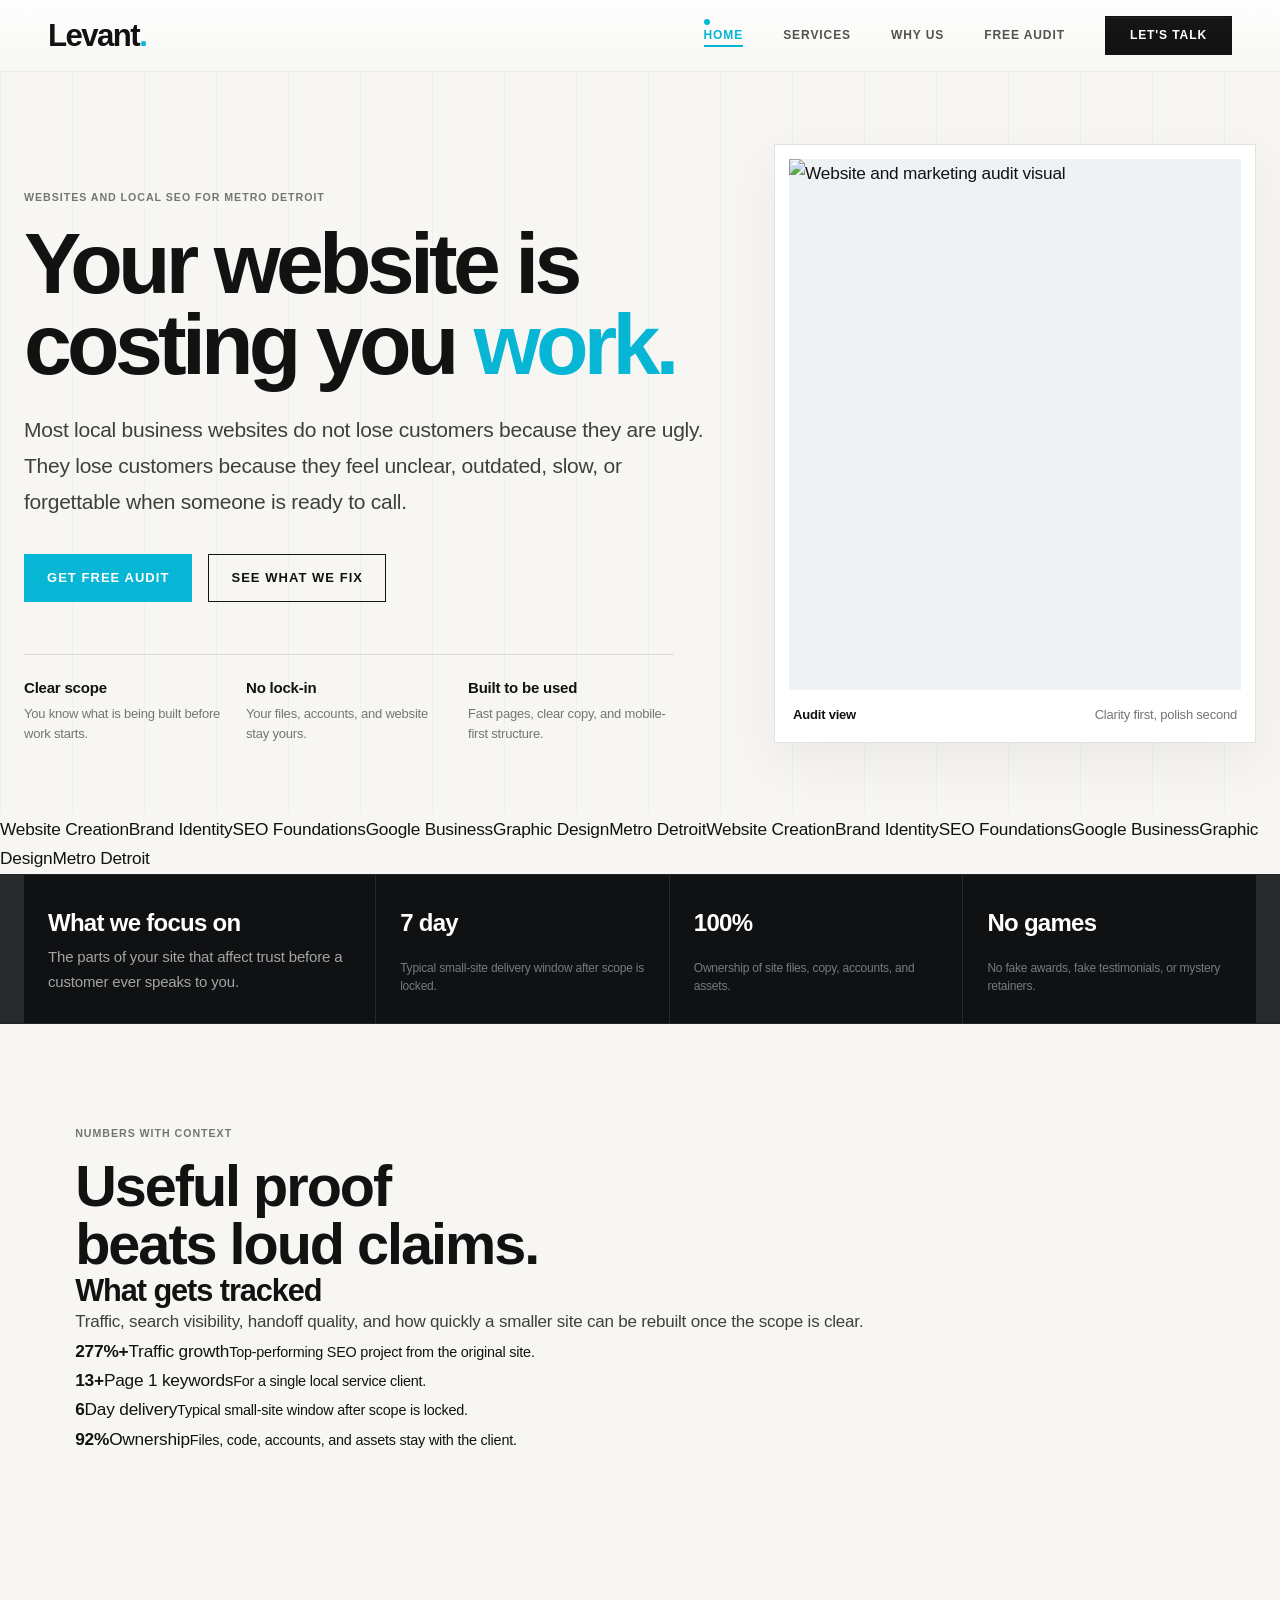
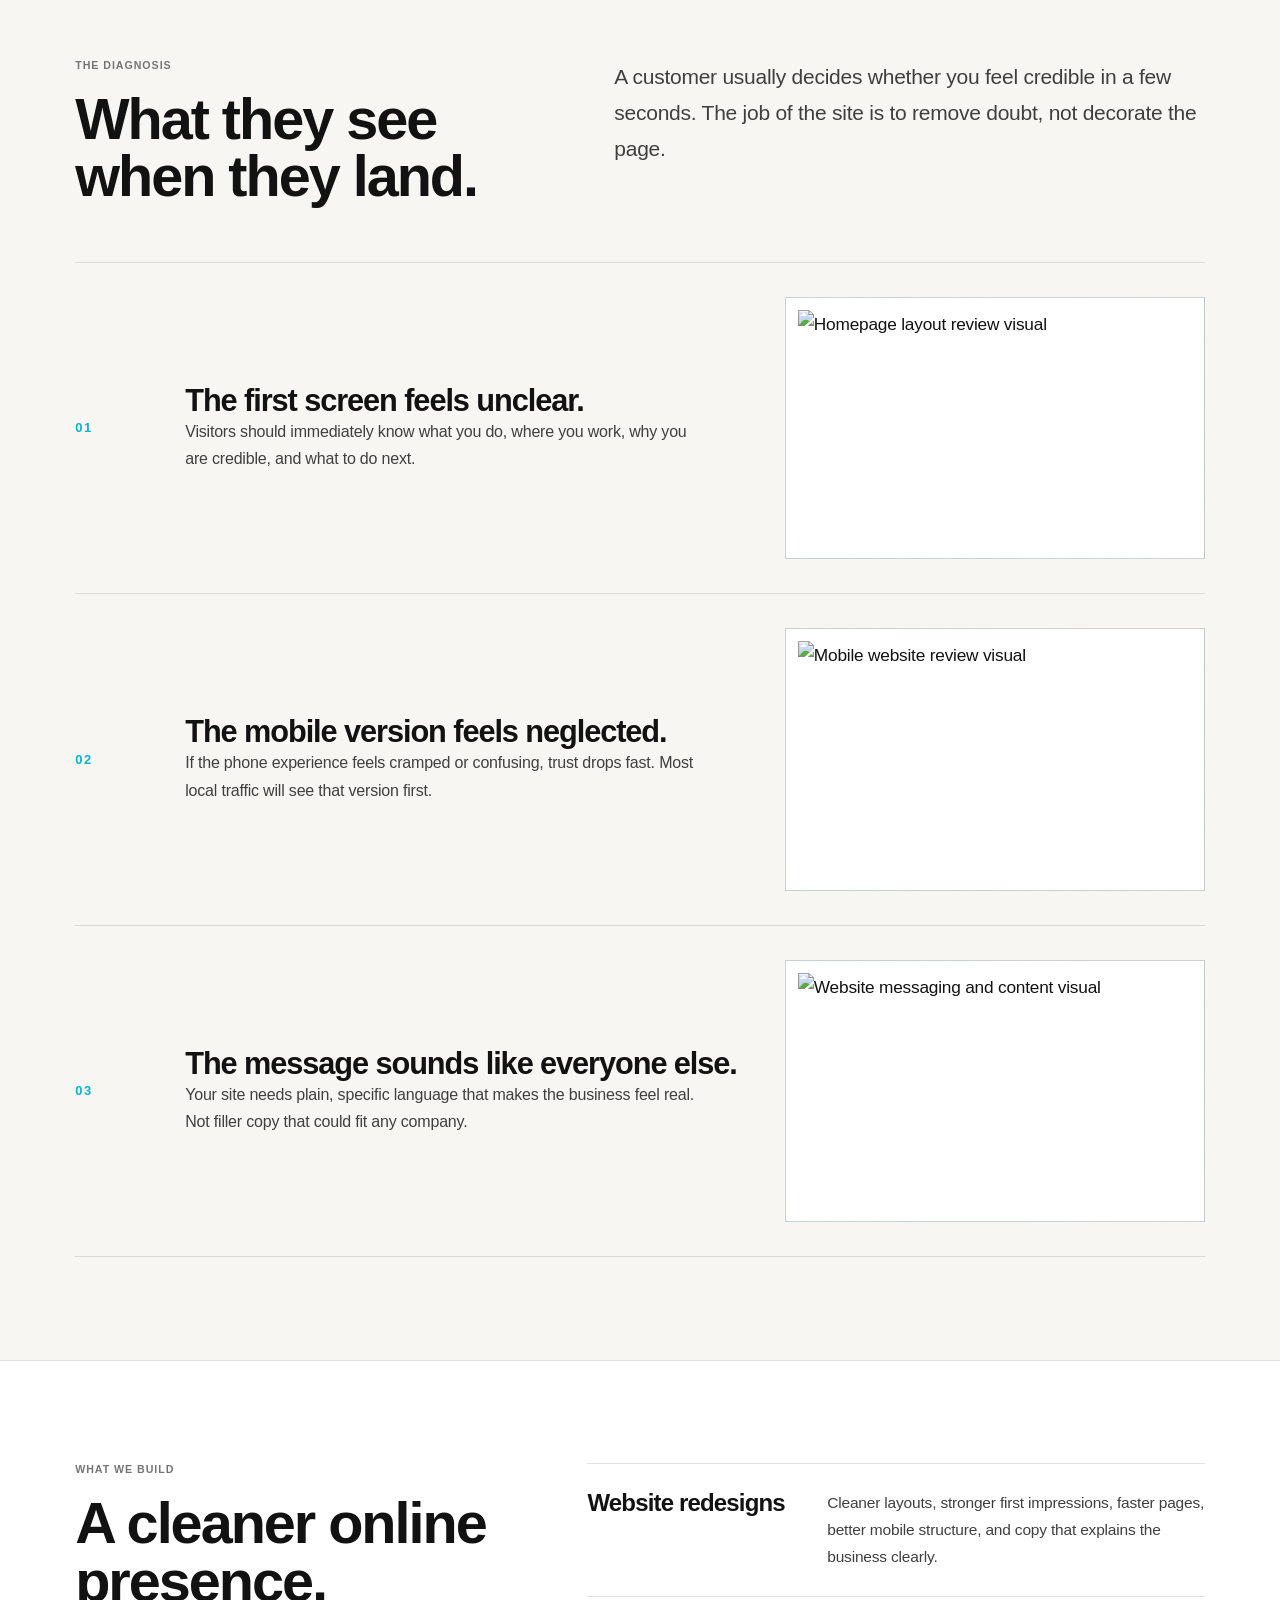
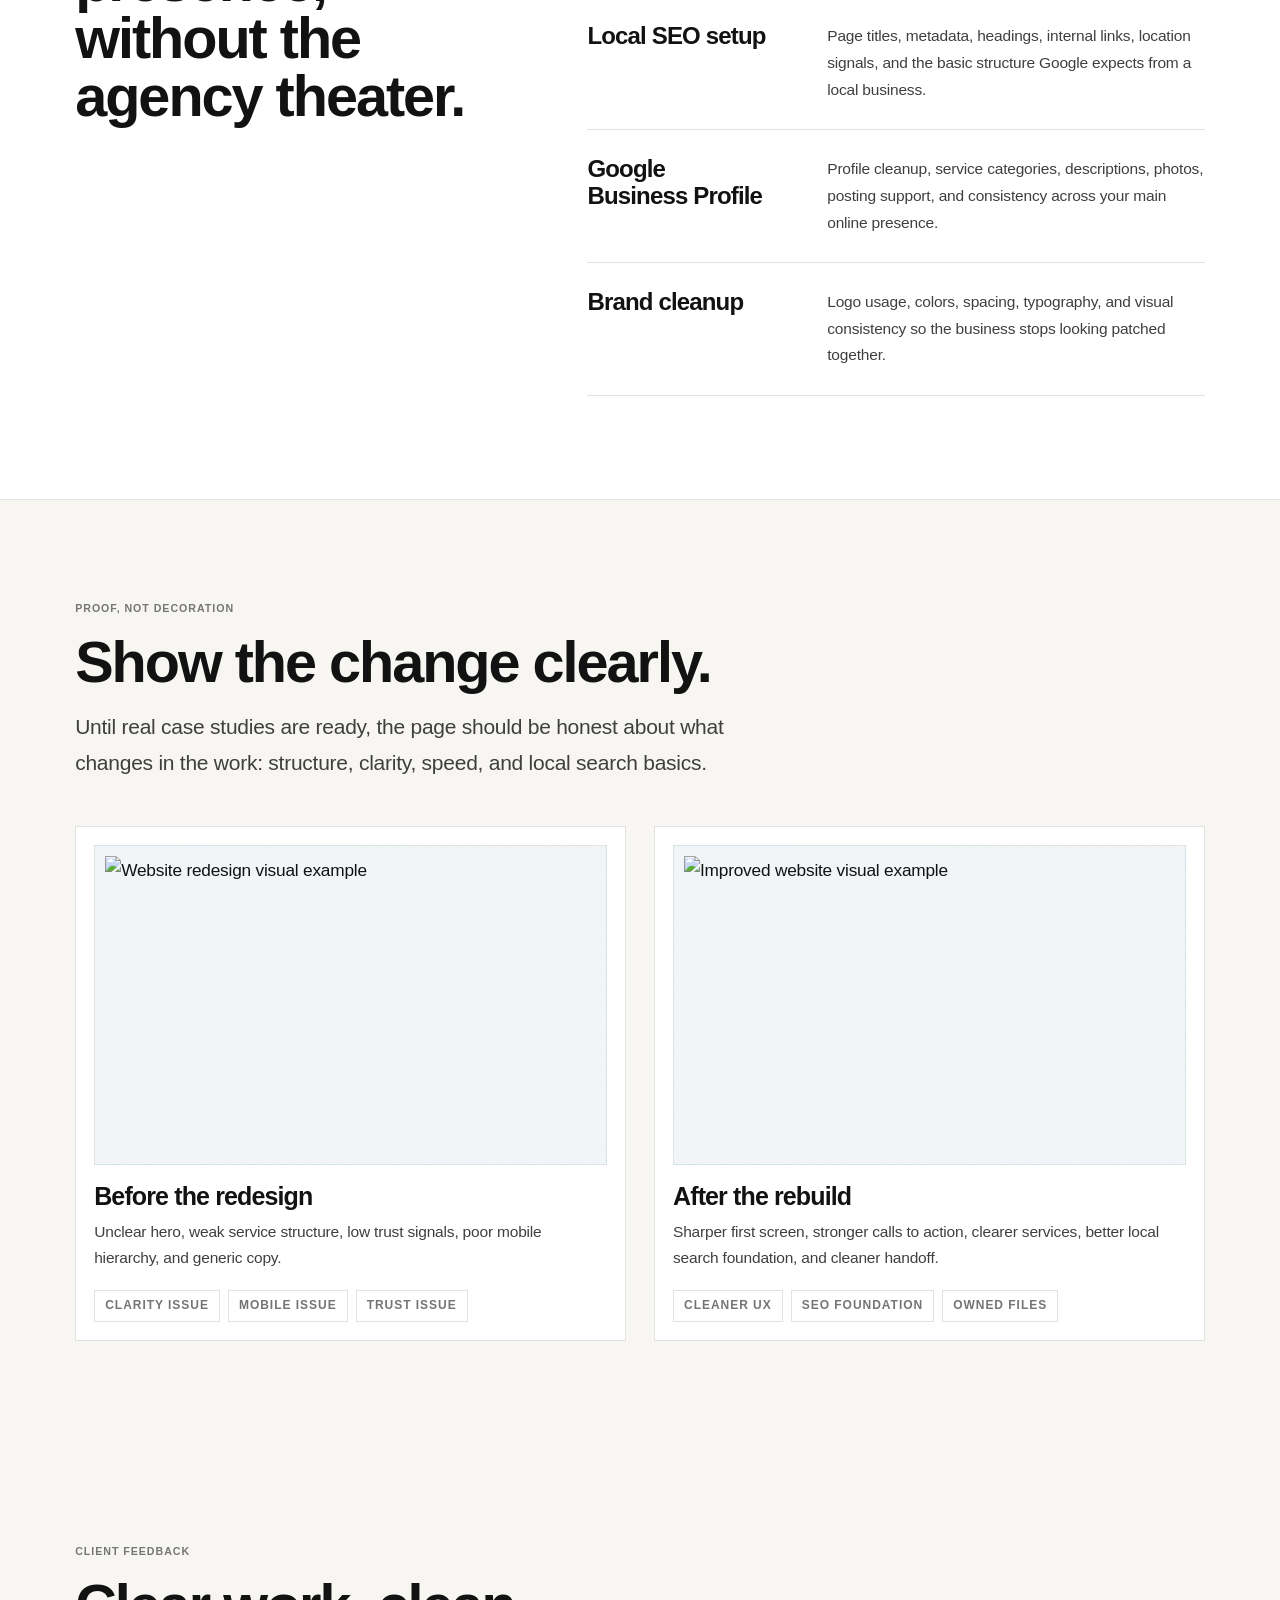
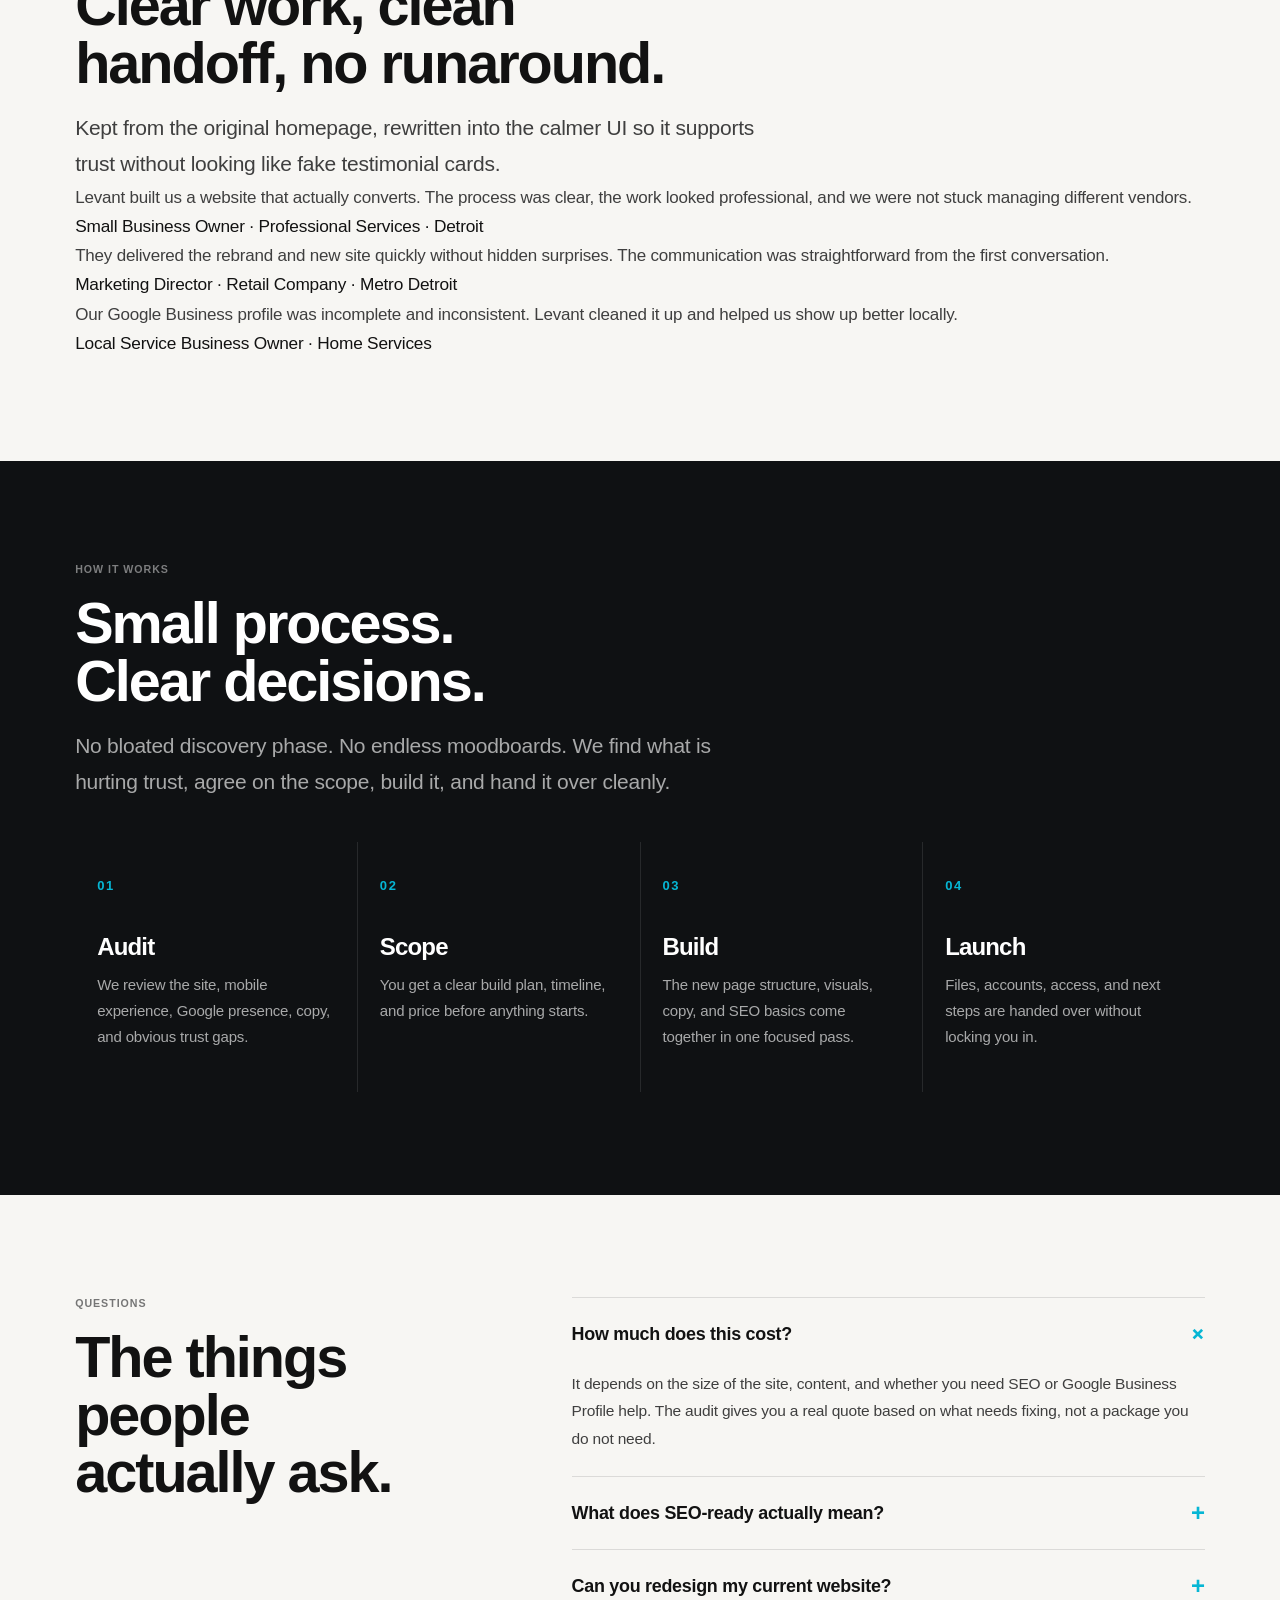
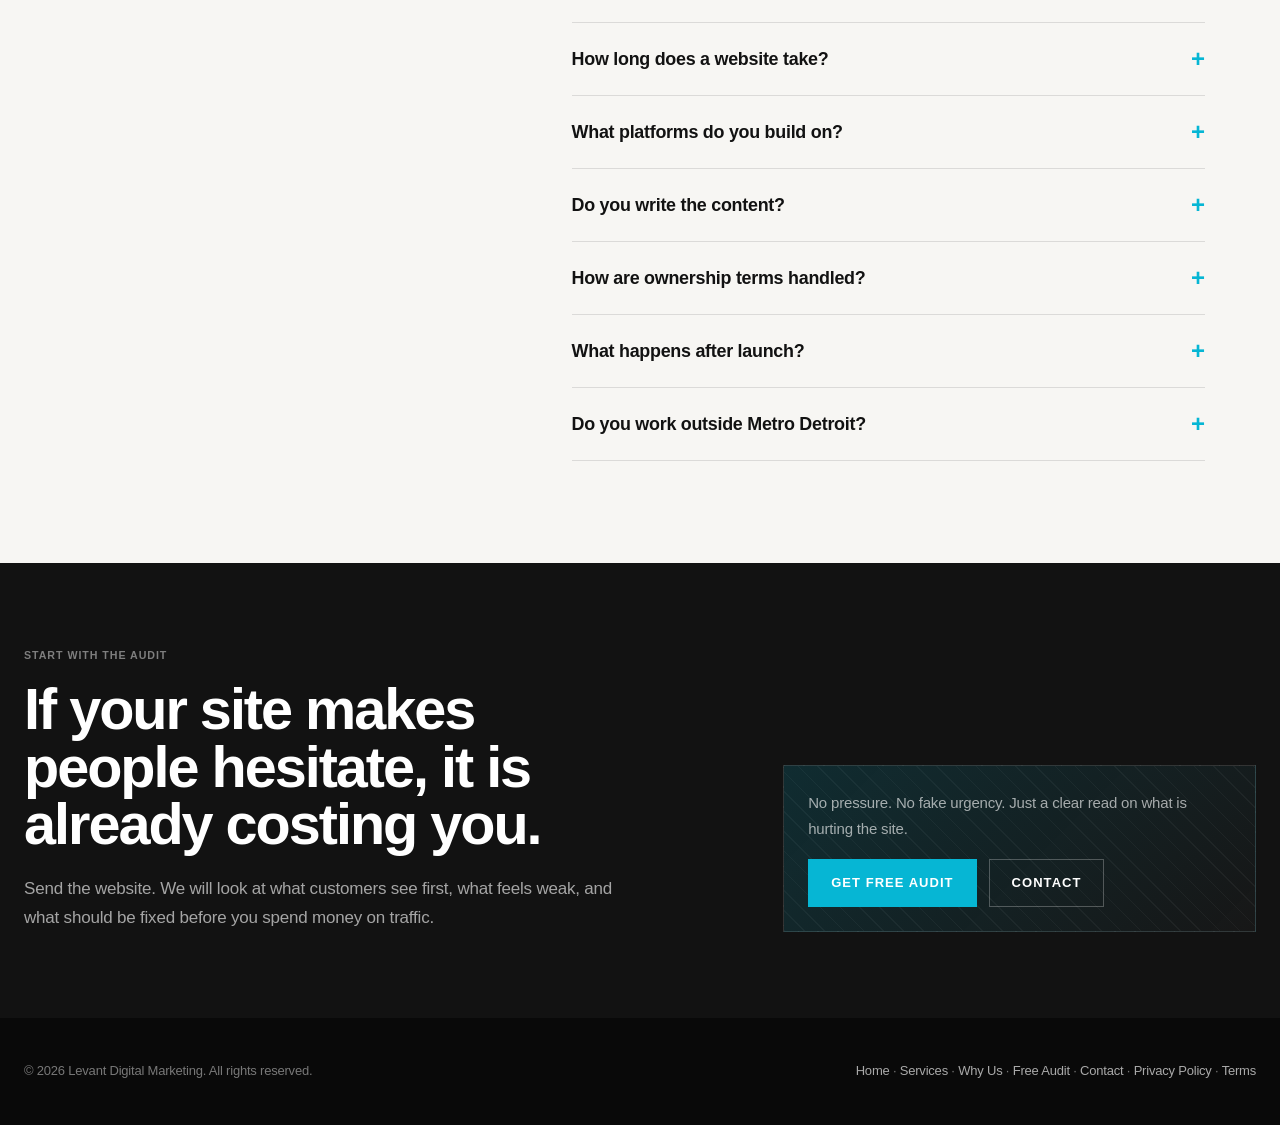
==== commit 6a07de4e: "Update index.html" ====
--- a/index.html
+++ b/index.html
@@ -1,1301 +1,762 @@
 <!DOCTYPE html>
+
 <html lang="en">
 <head>
-  <meta charset="UTF-8"/>
-  <meta name="viewport" content="width=device-width,initial-scale=1.0"/>
-  <title>Levant Digital Marketing | We Build Digital Empires</title>
-  <meta name="description" content="Levant Digital Marketing builds digital empires for Metro Detroit businesses. Websites, branding, and SEO excellence."/>
-  <meta name="theme-color" content="#06b6d4"/>
-  <link rel="preconnect" href="https://api.fontshare.com"/>
-  <link href="https://api.fontshare.com/v2/css?f[]=general-sans@400,500,600,700&f[]=satoshi@500,700,900&display=swap" rel="stylesheet"/>
-  <link rel="stylesheet" href="assets/nav.css"/>
-
-  <style>
+<meta charset="utf-8"/>
+<meta content="width=device-width, initial-scale=1.0" name="viewport"/>
+<title>Levant Digital Marketing | Websites and SEO for Local Businesses</title>
+<meta content="Levant Digital Marketing builds clean websites, sharper messaging, and local SEO foundations for Metro Detroit businesses." name="description"/>
+<meta content="#06b6d4" name="theme-color"/>
+<link href="https://levantdigitalmarketing.com/" rel="canonical"/>
+<meta content="Levant Digital Marketing" property="og:title"/>
+<meta content="Websites and SEO foundations for Metro Detroit businesses that need to look credible and get found." property="og:description"/>
+<meta content="website" property="og:type"/>
+<meta content="https://levantdigitalmarketing.com/" property="og:url"/>
+<meta content="https://i.imgur.com/Sc2b6hu.png" property="og:image"/>
+<meta content="summary_large_image" name="twitter:card"/>
+<link href="https://api.fontshare.com" rel="preconnect"/>
+<link href="https://api.fontshare.com/v2/css?f[]=general-sans@400,500,600,700&amp;f[]=satoshi@500,700,900&amp;display=swap" rel="stylesheet"/>
+<link href="assets/nav.css" rel="stylesheet"/>
+<link href="assets/typography.css" rel="stylesheet"/>
+<style>
     :root {
       --cyan: #06b6d4;
-      --cyan-dim: rgba(6,182,212,0.12);
-      --cyan-border: rgba(6,182,212,0.35);
-      --cyan-glow: rgba(6,182,212,0.18);
-      --bg: #f7f6f3;
-      --bg2: #ffffff;
-      --ink: #111111;
-      --ink2: #444444;
-      --ink3: #888888;
-      --rule: rgba(0,0,0,0.08);
-      --panel: rgba(255,255,255,0.82);
-      --panel-shadow: 0 28px 72px rgba(12,18,24,0.08);
-      --section-shadow: 0 18px 48px rgba(12,18,24,0.06);
-    }
-
-    *, *::before, *::after { box-sizing: border-box; margin: 0; padding: 0; }
+      --cyan-soft: rgba(6, 182, 212, .1);
+      --ink: #121212;
+      --ink-2: #3f3f3f;
+      --muted: #757575;
+      --line: rgba(18,18,18,.12);
+      --paper: #f7f6f3;
+      --white: #ffffff;
+      --dark: #0f1113;
+      --max: 1180px;
+    }
+
+    * { box-sizing: border-box; margin: 0; padding: 0; }
     html { scroll-behavior: smooth; }
     body {
-      font-family: 'DM Sans', sans-serif;
+      font-family: 'General Sans', 'Satoshi', system-ui, sans-serif;
+      background: var(--paper);
+      color: var(--ink);
+      -webkit-font-smoothing: antialiased;
+      overflow-x: hidden;
+    }
+    img { width: 100%; display: block; object-fit: cover; }
+    a { color: inherit; }
+    main { display: block; }
+    :focus-visible { outline: 2px solid var(--cyan); outline-offset: 4px; }
+    .skip-link {
+      position: fixed;
+      left: 16px;
+      top: 16px;
+      z-index: 9999;
+      background: var(--cyan);
+      color: #fff;
+      padding: 10px 14px;
+      transform: translateY(-140%);
+      transition: transform .2s ease;
+      text-decoration: none;
+      font-weight: 700;
+    }
+    .skip-link:focus { transform: translateY(0); }
+
+    .wrap { max-width: var(--max); margin: 0 auto; padding: 0 24px; }
+    .section { padding: 92px 0; scroll-margin-top: 92px; }
+    .section-tight { padding: 64px 0; }
+    .eyebrow {
+      font-size: 12px;
+      letter-spacing: .13em;
+      text-transform: uppercase;
+      color: var(--muted);
+      font-weight: 700;
+      margin-bottom: 18px;
+    }
+    h1, h2, h3 { font-family: 'Satoshi', 'General Sans', system-ui, sans-serif; letter-spacing: -.035em; }
+    h1 { font-size: clamp(48px, 7vw, 86px); line-height: .95; max-width: 820px; }
+    h2 { font-size: clamp(34px, 4.5vw, 58px); line-height: 1; max-width: 780px; }
+    h3 { font-size: clamp(22px, 2.4vw, 32px); line-height: 1.1; }
+    p { color: var(--ink-2); line-height: 1.72; font-size: 17px; }
+    .lead { font-size: clamp(18px, 2vw, 21px); max-width: 680px; }
+
+    .btn-row { display: flex; gap: 12px; flex-wrap: wrap; align-items: center; }
+    .btn {
+      display: inline-flex;
+      align-items: center;
+      justify-content: center;
+      min-height: 48px;
+      padding: 0 22px;
+      text-decoration: none;
+      border: 1px solid var(--ink);
+      font-size: 13px;
+      letter-spacing: .08em;
+      text-transform: uppercase;
+      font-weight: 800;
+      transition: transform .2s ease, background .2s ease, color .2s ease, border-color .2s ease;
+    }
+    .btn:hover { transform: translateY(-2px); }
+    .btn.dark { background: var(--ink); color: #fff; }
+    .btn.cyan { background: var(--cyan); border-color: var(--cyan); color: #fff; }
+    .btn.light { color: var(--ink); background: transparent; }
+
+    /* HERO */
+    .hero {
+      padding: 144px 0 72px;
+      min-height: auto;
       background:
-        radial-gradient(circle at top left, rgba(6,182,212,0.045), transparent 20%),
-        radial-gradient(circle at 82% 12%, rgba(17,17,17,0.03), transparent 24%),
-        var(--bg);
+        linear-gradient(90deg, rgba(6,182,212,.06) 0 1px, transparent 1px),
+        var(--paper);
+      background-size: 72px 72px;
+    }
+    .hero-grid {
+      display: grid;
+      grid-template-columns: minmax(0, 1.04fr) minmax(320px, .72fr);
+      gap: 54px;
+      align-items: end;
+    }
+    .hero h1 span { color: var(--cyan); }
+    .hero-copy { margin-top: 26px; }
+    .hero-actions { margin-top: 34px; }
+    .hero-note {
+      margin-top: 34px;
+      display: grid;
+      grid-template-columns: repeat(3, minmax(0, 1fr));
+      gap: 16px;
+      max-width: 650px;
+      border-top: 1px solid var(--line);
+      padding-top: 20px;
+    }
+    .hero-note strong { display: block; font-size: 15px; margin-bottom: 4px; }
+    .hero-note span { color: var(--muted); font-size: 13px; line-height: 1.5; display: block; }
+    .hero-card {
+      background: var(--white);
+      border: 1px solid var(--line);
+      padding: 14px;
+      box-shadow: 0 18px 50px rgba(0,0,0,.06);
+    }
+    .hero-image {
+      aspect-ratio: 4 / 4.7;
+      background:
+        linear-gradient(135deg, rgba(6,182,212,.14), rgba(18,18,18,.05)),
+        repeating-linear-gradient(45deg, rgba(0,0,0,.035) 0 1px, transparent 1px 10px);
+      overflow: hidden;
+    }
+    .hero-image img { height: 100%; object-fit: contain; object-position: center; background: #eef2f4; }
+    .hero-caption {
+      display: flex;
+      justify-content: space-between;
+      gap: 16px;
+      padding: 14px 4px 2px;
+      font-size: 13px;
+      color: var(--muted);
+    }
+    .hero-caption b { color: var(--ink); }
+
+    /* PROOF STRIP */
+    .proof-strip {
+      background: var(--dark);
+      color: #fff;
+      border-top: 1px solid rgba(255,255,255,.08);
+      border-bottom: 1px solid rgba(255,255,255,.08);
+    }
+    .proof-grid {
+      display: grid;
+      grid-template-columns: 1.2fr repeat(3, 1fr);
+      gap: 1px;
+      background: rgba(255,255,255,.1);
+    }
+    .proof-cell {
+      background: var(--dark);
+      padding: 28px 24px;
+      min-height: 140px;
+      display: flex;
+      flex-direction: column;
+      justify-content: space-between;
+    }
+    .proof-cell p { color: rgba(255,255,255,.62); font-size: 15px; }
+    .proof-cell strong { font-size: 24px; letter-spacing: -.03em; }
+    .proof-cell small { color: rgba(255,255,255,.44); font-size: 12px; line-height: 1.5; }
+
+    /* DIAGNOSIS */
+    .diagnosis-head {
+      display: grid;
+      grid-template-columns: .9fr 1.1fr;
+      gap: 56px;
+      align-items: start;
+      margin-bottom: 56px;
+    }
+    .issue-list {
+      border-top: 1px solid var(--line);
+    }
+    .issue {
+      display: grid;
+      grid-template-columns: 82px minmax(0, 1fr) minmax(260px, 420px);
+      gap: 28px;
+      padding: 34px 0;
+      border-bottom: 1px solid var(--line);
+      align-items: center;
+    }
+    .issue-num { color: var(--cyan); font-weight: 800; font-size: 13px; letter-spacing: .12em; }
+    .issue p { font-size: 16px; max-width: 520px; }
+    .issue-media {
+      aspect-ratio: 16 / 10;
+      background:
+        linear-gradient(135deg, rgba(6,182,212,.12), rgba(0,0,0,.04)),
+        repeating-linear-gradient(90deg, rgba(0,0,0,.04) 0 1px, transparent 1px 12px);
+      border: 1px solid var(--line);
+      overflow: hidden;
+    }
+    .issue-media img { height: 100%; object-fit: contain; background: #fff; padding: 12px; }
+
+    /* SERVICE LINE */
+    .service-line {
+      background: #fff;
+      border-top: 1px solid var(--line);
+      border-bottom: 1px solid var(--line);
+    }
+    .service-layout {
+      display: grid;
+      grid-template-columns: .85fr 1.15fr;
+      gap: 56px;
+      align-items: start;
+    }
+    .service-list { border-top: 1px solid var(--line); }
+    .service-row {
+      display: grid;
+      grid-template-columns: 1fr 1.8fr;
+      gap: 30px;
+      padding: 26px 0;
+      border-bottom: 1px solid var(--line);
+    }
+    .service-row h3 { font-size: 24px; }
+    .service-row p { font-size: 15.5px; }
+
+    /* WORK / PROOF */
+    .proof-work {
+      display: grid;
+      grid-template-columns: 1fr 1fr;
+      gap: 28px;
+      margin-top: 44px;
+    }
+    .work-card {
+      background: #fff;
+      border: 1px solid var(--line);
+      padding: 18px;
+    }
+    .work-shot {
+      aspect-ratio: 16 / 10;
+      background:
+        linear-gradient(135deg, rgba(6,182,212,.11), rgba(18,18,18,.04)),
+        repeating-linear-gradient(-45deg, rgba(0,0,0,.035) 0 1px, transparent 1px 11px);
+      overflow: hidden;
+      border: 1px solid rgba(18,18,18,.08);
+    }
+    .work-shot img { height: 100%; object-fit: contain; background: #f1f5f7; padding: 10px; }
+    .work-card h3 { margin-top: 18px; font-size: 25px; }
+    .work-card p { margin-top: 8px; font-size: 15.5px; }
+    .work-meta {
+      display: flex;
+      flex-wrap: wrap;
+      gap: 8px;
+      margin-top: 18px;
+    }
+    .pill {
+      font-size: 12px;
+      border: 1px solid var(--line);
+      padding: 7px 10px;
+      color: var(--muted);
+      background: #fff;
+    }
+
+    /* PROCESS */
+    .process {
+      background: var(--dark);
+      color: #fff;
+    }
+    .process p { color: rgba(255,255,255,.64); }
+    .process-grid {
+      display: grid;
+      grid-template-columns: repeat(4, 1fr);
+      gap: 1px;
+      background: rgba(255,255,255,.1);
+      margin-top: 42px;
+    }
+    .process-step {
+      background: var(--dark);
+      padding: 28px 22px;
+      min-height: 250px;
+      display: flex;
+      flex-direction: column;
+      justify-content: space-between;
+    }
+    .process-step b { color: var(--cyan); font-size: 13px; letter-spacing: .12em; }
+    .process-step h3 { font-size: 24px; color: #fff; margin-top: 34px; }
+    .process-step p { font-size: 15px; margin-top: 12px; }
+
+    /* FAQ */
+    .faq-layout {
+      display: grid;
+      grid-template-columns: .8fr 1.2fr;
+      gap: 58px;
+      align-items: start;
+    }
+    .faq-list { border-top: 1px solid var(--line); }
+    .faq-item { border-bottom: 1px solid var(--line); }
+    .faq-q {
+      width: 100%;
+      border: 0;
+      background: transparent;
+      min-height: 72px;
+      display: flex;
+      justify-content: space-between;
+      align-items: center;
+      text-align: left;
+      font: inherit;
+      font-weight: 700;
       color: var(--ink);
-      overflow-x: hidden;
-      -webkit-font-smoothing: antialiased;
-    }
-    ::selection { background: var(--cyan); color: #fff; }
-    img { display: block; width: 100%; object-fit: cover; }
-
-    /* ── REVEAL ── */
-    .reveal { opacity: 0; transform: translateY(32px); transition: opacity .72s cubic-bezier(.16,1,.3,1), transform .72s cubic-bezier(.16,1,.3,1); }
-    .reveal.vis { opacity: 1; transform: none; }
-    .reveal-l { opacity: 0; transform: translateX(-32px); transition: opacity .72s cubic-bezier(.16,1,.3,1), transform .72s cubic-bezier(.16,1,.3,1); }
-    .reveal-l.vis { opacity: 1; transform: none; }
-    .reveal-r { opacity: 0; transform: translateX(32px); transition: opacity .72s cubic-bezier(.16,1,.3,1), transform .72s cubic-bezier(.16,1,.3,1); }
-    .reveal-r.vis { opacity: 1; transform: none; }
-
-    /* ── HERO ── */
-    .hero {
-      min-height: clamp(700px, 100svh, 860px);
-      padding-top: 72px;
-      display: grid;
-      grid-template-columns: 1fr 1fr;
-      position: relative;
-      overflow: hidden;
-    }
-    .hero-left {
+      cursor: pointer;
+      gap: 24px;
+    }
+    .faq-q span { color: var(--cyan); font-size: 24px; line-height: 1; transition: transform .2s ease; }
+    .faq-item.open .faq-q span { transform: rotate(45deg); }
+    .faq-a { max-height: 0; overflow: hidden; transition: max-height .3s ease; }
+    .faq-a p { padding: 0 0 24px; font-size: 15.5px; }
+
+    /* CTA */
+    .final-cta {
       background: var(--ink);
-      display: flex; flex-direction: column; justify-content: flex-end;
-      padding: 5rem 4rem 5rem 3rem;
-      position: relative;
-      z-index: 2;
-    }
-    .hero-eyebrow {
-      display: inline-flex; align-items: center; gap: 0.6rem;
-      font-family: 'DM Mono', monospace;
-      font-size: 0.7rem; letter-spacing: 0.14em; text-transform: uppercase;
-      color: var(--cyan); margin-bottom: 2.5rem;
-    }
-    .hero-eyebrow span {
-      width: 7px; height: 7px; border-radius: 50%;
-      background: var(--cyan);
-      animation: blink 2s ease-in-out infinite;
-    }
-    @keyframes blink { 0%,100%{opacity:1;} 50%{opacity:0.3;} }
-    .hero-h1 {
-      font-family: 'Bebas Neue', sans-serif;
-      font-size: clamp(4.5rem, 8vw, 8rem);
-      line-height: 0.92;
-      letter-spacing: 0.02em;
       color: #fff;
-      margin-bottom: 2.5rem;
-    }
-    .hero-h1 em { color: var(--cyan); font-style: normal; display: block; }
-    .hero-sub {
-      font-size: 1.1rem; line-height: 1.75;
-      color: rgba(255,255,255,0.55);
-      max-width: 420px; margin-bottom: 3.5rem;
-    }
-    .hero-actions { display: flex; flex-wrap: wrap; gap: 1rem; }
-    .btn-primary {
-      font-family: 'DM Mono', monospace;
-      font-size: 0.75rem; font-weight: 500; letter-spacing: 0.1em; text-transform: uppercase;
-      background: var(--cyan); color: #fff;
-      padding: 1rem 2.25rem; text-decoration: none;
-      box-shadow: 0 16px 34px rgba(6,182,212,0.16);
-      transition: transform .2s, box-shadow .2s, filter .2s;
-      display: inline-flex; align-items: center; gap: 0.5rem;
-    }
-    .btn-primary:hover { transform: translateY(-2px); box-shadow: 0 18px 36px rgba(6,182,212,0.28); filter: saturate(1.04); }
-    .btn-primary:active { transform: translateY(0); box-shadow: 0 10px 22px rgba(6,182,212,0.2); }
-    .btn-ghost {
-      font-family: 'DM Mono', monospace;
-      font-size: 0.75rem; font-weight: 500; letter-spacing: 0.1em; text-transform: uppercase;
-      border: 1px solid rgba(255,255,255,0.25); color: rgba(255,255,255,0.7);
-      padding: 1rem 2.25rem; text-decoration: none;
-      transition: border-color .2s, color .2s, background .2s, transform .2s;
-    }
-    .btn-ghost:hover { border-color: var(--cyan); color: var(--cyan); background: rgba(6,182,212,0.06); transform: translateY(-1px); }
-    .hero-trust {
-      display: flex; gap: 2.5rem; flex-wrap: wrap;
-      margin-top: 4rem; padding-top: 3rem;
-      border-top: 1px solid rgba(255,255,255,0.08);
-    }
-    .trust-item { display: flex; flex-direction: column; gap: 0.25rem; }
-    .trust-num {
-      font-family: 'Bebas Neue', sans-serif;
-      font-size: 2.25rem; letter-spacing: 0.04em; color: var(--cyan); line-height: 1;
-    }
-    .trust-label {
-      font-family: 'DM Mono', monospace;
-      font-size: 0.65rem; text-transform: uppercase; letter-spacing: 0.12em;
-      color: rgba(255,255,255,0.4);
-    }
-
-    .hero-right {
-      position: relative; overflow: hidden;
-    }
-    .hero-right::before {
-      content: '';
-      position: absolute;
-      inset: 0;
-      z-index: 1;
-      background: linear-gradient(
-        to right,
-        var(--ink) 0%,
-        rgba(17,17,17,0.9) 18%,
-        rgba(17,17,17,0.42) 42%,
-        transparent 70%
-      );
-    }
-    .hero-right img {
-      height: 100%;
-      width: 100%;
-      object-fit: cover;
-      object-position: center center;
-      filter: brightness(0.46) saturate(1.08);
-    }
-    .hero-right-overlay {
-      position: absolute;
-      inset: 0;
-      z-index: 2;
+      padding: 86px 0;
+    }
+    .cta-box {
+      display: grid;
+      grid-template-columns: 1.2fr .8fr;
+      gap: 50px;
+      align-items: end;
+    }
+    .final-cta h2 { color: #fff; }
+    .final-cta p { color: rgba(255,255,255,.62); margin-top: 20px; max-width: 620px; }
+    .cta-panel {
+      border: 1px solid rgba(255,255,255,.12);
       background:
-        linear-gradient(to bottom, rgba(17,17,17,0.1) 0%, rgba(17,17,17,0.02) 34%, rgba(17,17,17,0.16) 100%),
-        radial-gradient(circle at 78% 24%, rgba(6,182,212,0.08), transparent 32%);
-    }
-    .hero-tag {
-      position: absolute; bottom: 2.5rem; right: 2.5rem;
-      background: rgba(6,182,212,0.92);
-      backdrop-filter: blur(12px);
-      padding: 1rem 1.5rem;
-      color: #fff;
-    }
-    .hero-tag-label {
-      font-family: 'DM Mono', monospace;
-      font-size: 0.65rem; text-transform: uppercase; letter-spacing: 0.12em;
-      color: rgba(255,255,255,0.7); margin-bottom: 0.25rem;
-    }
-    .hero-tag-val {
-      font-family: 'Bebas Neue', sans-serif;
-      font-size: 1.5rem; letter-spacing: 0.06em;
-    }
-
-    /* ── MARQUEE ── */
-    .marquee-wrap {
-      background: var(--ink);
-      border-top: 1px solid rgba(255,255,255,0.06);
-      padding: 1.25rem 0; overflow: hidden;
-    }
-    .marquee-track { display: flex; animation: ticker 28s linear infinite; white-space: nowrap; }
-    .marquee-track:hover { animation-play-state: paused; }
-    @keyframes ticker { from{transform:translateX(0);} to{transform:translateX(-50%);} }
-    .marquee-item {
-      font-family: 'Bebas Neue', sans-serif;
-      font-size: 1.1rem; letter-spacing: 0.12em; text-transform: uppercase;
-      color: rgba(255,255,255,0.35); padding: 0 2.5rem;
-      display: inline-flex; align-items: center; gap: 2.5rem;
-    }
-    .marquee-item .dot {
-      width: 5px; height: 5px; border-radius: 50%;
-      background: var(--cyan); flex-shrink: 0;
-    }
-
-    /* ── SECTION UTILITY ── */
-    .section { padding: 8rem 1.5rem; }
-    .section-sm { padding: 5rem 1.5rem; }
-    .wrap { max-width: 1440px; margin: auto; }
-    .tag {
-      display: inline-flex; align-items: center; gap: 0.6rem;
-      font-family: 'DM Mono', monospace;
-      font-size: 0.7rem; text-transform: uppercase; letter-spacing: 0.12em;
-      color: var(--cyan); margin-bottom: 1.25rem;
-    }
-    .tag::before { content: ''; width: 30px; height: 1.5px; background: var(--cyan); }
-    .big-h {
-      font-family: 'Bebas Neue', sans-serif;
-      font-size: clamp(3rem, 6vw, 6rem);
-      line-height: 0.92; letter-spacing: 0.02em;
-    }
-    .big-h em { color: var(--cyan); font-style: normal; }
-    .rule { height: 1px; background: var(--rule); margin: 0 auto; max-width: 1440px; }
-
-    /* ── ABOUT / SPLIT ── */
-    .about-grid {
-      display: grid; grid-template-columns: 1fr 1fr; gap: 0;
-      min-height: 680px;
-    }
-    .about-img { position: relative; overflow: hidden; min-height: 460px; }
-    .about-img img { height: 100%; object-fit: cover; object-position: center 28%; }
-    .about-img-badge {
-      position: absolute; top: 2.5rem; left: 2.5rem;
-      background: var(--bg2); padding: 1.25rem 1.5rem;
-      border-left: 3px solid var(--cyan);
-    }
-    .about-img-badge strong {
-      font-family: 'Bebas Neue', sans-serif;
-      font-size: 2.2rem; letter-spacing: 0.04em; display: block; line-height: 1; color: var(--ink);
-    }
-    .about-img-badge span {
-      font-family: 'DM Mono', monospace;
-      font-size: 0.65rem; text-transform: uppercase; letter-spacing: 0.12em; color: var(--ink3); display: block; margin-top: 0.15rem;
-    }
-    .about-content {
-      background: var(--bg); padding: 6rem 4rem;
-      display: flex; flex-direction: column; justify-content: center;
-    }
-    .about-body { font-size: 1.1rem; line-height: 1.8; color: var(--ink2); max-width: 460px; margin-bottom: 2.5rem; }
-    .check-list { list-style: none; display: flex; flex-direction: column; gap: 1rem; margin-bottom: 2.5rem; }
-    .check-list li {
-      display: flex; align-items: flex-start; gap: 0.75rem;
-      font-size: 0.95rem; color: var(--ink2); line-height: 1.6;
-    }
-    .check-list li::before {
-      content: ''; flex-shrink: 0;
-      width: 18px; height: 18px; margin-top: 2px;
-      background: var(--cyan-dim); border: 1px solid var(--cyan-border);
-      border-radius: 50%;
-      background-image: url("data:image/svg+xml,%3Csvg xmlns='http://www.w3.org/2000/svg' viewBox='0 0 16 16' fill='none' stroke='%2306b6d4' stroke-width='2.5' stroke-linecap='round' stroke-linejoin='round'%3E%3Cpolyline points='3 8 6.5 11.5 13 5'/%3E%3C/svg%3E");
-      background-repeat: no-repeat; background-size: 11px; background-position: center;
-    }
-
-    /* ── SERVICES — EDITORIAL ── */
-    .services-section { background: var(--ink); position: relative; }
-    .services-section::before {
-      content: '';
-      position: absolute;
-      inset: 0;
-      pointer-events: none;
-      background:
-        radial-gradient(circle at 12% 18%, rgba(6,182,212,0.16), transparent 24%),
-        linear-gradient(90deg, rgba(255,255,255,0.025) 1px, transparent 1px);
-      background-size: auto, 160px 160px;
-      mask-image: linear-gradient(to bottom, rgba(0,0,0,0.95), rgba(0,0,0,0.55));
-    }
-    .services-header {
-      display: flex; align-items: flex-end; justify-content: space-between;
-      flex-wrap: wrap; gap: 2rem;
-      padding-bottom: 4rem; border-bottom: 1px solid rgba(255,255,255,0.07);
-      margin-bottom: 4rem;
-      position: relative;
-      z-index: 1;
-    }
-    .services-header .tag { color: rgba(255,255,255,0.35); }
-    .services-header .tag::before { background: rgba(255,255,255,0.25); }
-    .services-header .big-h { color: #fff; }
-    .all-link {
-      font-family: 'DM Mono', monospace;
-      font-size: 0.72rem; text-transform: uppercase; letter-spacing: 0.1em;
-      color: var(--cyan); text-decoration: none;
-      display: inline-flex; align-items: center; gap: 0.4rem;
-      border-bottom: 1px solid var(--cyan-border);
-      padding-bottom: 0.1rem;
-      transition: gap .2s;
-    }
-    .all-link:hover { gap: 0.7rem; }
-
-    /* Asymmetric service layout */
-    .services-asym {
-      display: grid;
-      grid-template-columns: 2fr 1fr 1fr;
-      grid-template-rows: auto auto;
-      gap: 1px;
-      background: rgba(255,255,255,0.08);
-      border: 1px solid rgba(255,255,255,0.08);
-      box-shadow: 0 30px 80px rgba(0,0,0,0.28);
-      position: relative;
-      z-index: 1;
-    }
-    .sv {
-      background:
-        linear-gradient(180deg, rgba(255,255,255,0.02) 0%, rgba(255,255,255,0) 100%),
-        var(--ink);
-      padding: 3rem 2.5rem;
-      position: relative; overflow: hidden;
-      transition: background .28s ease, transform .28s ease, box-shadow .28s ease;
-    }
-    .sv::before {
-      content: '';
-      position: absolute;
-      inset: 0 auto auto 0;
-      width: 100%;
-      height: 1px;
-      background: linear-gradient(90deg, rgba(6,182,212,0.65), transparent 65%);
-      opacity: 0.34;
-    }
-    .sv:hover {
-      background:
-        linear-gradient(180deg, rgba(6,182,212,0.08) 0%, rgba(255,255,255,0.01) 100%),
-        #151515;
-      transform: translateY(-4px);
-      box-shadow: 0 18px 34px rgba(0,0,0,0.2);
-    }
-    .sv-num {
-      font-family: 'DM Mono', monospace;
-      font-size: 0.65rem; letter-spacing: 0.14em; text-transform: uppercase;
-      color: rgba(255,255,255,0.2); margin-bottom: 2rem; display: block;
-    }
-    .sv-icon { margin-bottom: 1.5rem; }
-    .sv-icon svg { width: 36px; height: 36px; stroke: var(--cyan); }
-    .sv-title {
-      font-family: 'Bebas Neue', sans-serif;
-      font-size: 1.8rem; letter-spacing: 0.04em; color: #fff;
-      margin-bottom: 1rem; line-height: 1;
-    }
-    .sv-desc { font-size: 0.9rem; line-height: 1.7; color: rgba(255,255,255,0.4); max-width: 320px; }
-    .sv-arrow {
-      position: absolute; bottom: 2rem; right: 2rem;
-      width: 36px; height: 36px; border: 1px solid rgba(255,255,255,0.1);
-      border-radius: 50%; display: flex; align-items: center; justify-content: center;
-      color: rgba(255,255,255,0.3); transition: border-color .2s, color .2s, transform .2s;
-    }
-    .sv:hover .sv-arrow { border-color: var(--cyan); color: var(--cyan); transform: translate(2px,-2px); }
-    .sv-featured {
-      grid-row: span 2;
-      background:
-        radial-gradient(circle at 18% 18%, rgba(6,182,212,0.16), transparent 34%),
-        linear-gradient(180deg, #0b1a1f 0%, #0b1215 100%);
-      display: flex; flex-direction: column; justify-content: space-between;
-      min-height: 520px;
-    }
-    .sv-featured:hover {
-      background:
-        radial-gradient(circle at 18% 18%, rgba(6,182,212,0.22), transparent 34%),
-        linear-gradient(180deg, #0d2026 0%, #0d1418 100%);
-    }
-    .sv-featured-img {
-      height: 220px; overflow: hidden; margin: -3rem -2.5rem 0;
-      position: relative;
-    }
-    .sv-featured-img img { height: 100%; object-fit: cover; filter: brightness(0.7) saturate(1.2); transition: transform .6s ease; }
-    .sv-featured:hover .sv-featured-img img { transform: scale(1.04); }
-    .sv-featured-img::after {
-      content: ''; position: absolute; inset: 0;
-      background: linear-gradient(to bottom, transparent 40%, #0c1a1f 100%);
-    }
-    .sv-cta-card {
-      background:
-        linear-gradient(145deg, rgba(255,255,255,0.12), transparent 46%),
-        linear-gradient(135deg, #06b6d4 0%, #1099bf 100%);
-      padding: 3rem 2.5rem;
-      display: flex; flex-direction: column; justify-content: space-between;
-      min-height: 220px;
-    }
-    .sv-cta-title {
-      font-family: 'Bebas Neue', sans-serif;
-      font-size: 2rem; letter-spacing: 0.04em; color: #fff; line-height: 1; margin-bottom: 0.75rem;
-    }
-    .sv-cta-sub { font-size: 0.875rem; color: rgba(255,255,255,0.75); line-height: 1.5; margin-bottom: 1.5rem; }
-    .btn-white {
-      font-family: 'DM Mono', monospace;
-      font-size: 0.7rem; font-weight: 500; letter-spacing: 0.1em; text-transform: uppercase;
-      background: #fff; color: var(--ink);
-      padding: 0.75rem 1.5rem; text-decoration: none; display: inline-flex;
-      align-items: center; gap: 0.4rem; width: fit-content;
-      box-shadow: 0 12px 26px rgba(17,17,17,0.18);
-      transition: transform .2s, box-shadow .2s;
-    }
-    .btn-white:hover { transform: translateY(-2px); box-shadow: 0 16px 32px rgba(17,17,17,0.22); }
-
-    /* ── RESULTS / DARK ── */
-    .results-section { background: #0b0d0e; position: relative; overflow: hidden; }
-    .results-section::before {
-      content: ''; position: absolute;
-      width: 600px; height: 600px; border-radius: 50%;
-      background: radial-gradient(circle, rgba(6,182,212,0.12) 0%, transparent 70%);
-      top: -200px; right: -200px; pointer-events: none;
-    }
-    .results-section::after {
-      content: '';
-      position: absolute;
-      inset: 0;
-      pointer-events: none;
-      background:
-        linear-gradient(90deg, rgba(255,255,255,0.025) 1px, transparent 1px),
-        linear-gradient(rgba(255,255,255,0.025) 1px, transparent 1px);
-      background-size: 140px 140px;
-      mask-image: linear-gradient(to bottom, rgba(0,0,0,0.35), transparent 82%);
-    }
-    /* Full-width image strip */
-    .results-img-strip {
-      height: 420px; overflow: hidden; position: relative;
-    }
-    .results-img-strip img { height: 100%; object-fit: cover; filter: brightness(0.45) saturate(1.3); }
-    .results-img-strip::after {
-      content: ''; position: absolute; inset: 0;
-      background: linear-gradient(to bottom, #0b0d0e 0%, transparent 30%, transparent 60%, #0b0d0e 100%);
-    }
-    .results-strip-text {
-      position: absolute; inset: 0; z-index: 2;
-      display: flex; align-items: center; justify-content: center;
-      flex-direction: column; gap: 1rem; text-align: center;
-    }
-    .results-strip-text h2 {
-      font-family: 'Bebas Neue', sans-serif;
-      font-size: clamp(3rem, 7vw, 7rem);
-      letter-spacing: 0.04em; color: #fff; line-height: 0.95;
-    }
-    .results-strip-text h2 em { color: var(--cyan); font-style: normal; }
-    .results-strip-text p { font-size: 1.05rem; color: rgba(255,255,255,0.5); max-width: 500px; }
-    .results-nums {
-      display: grid; grid-template-columns: repeat(4, 1fr);
-      border-top: 1px solid rgba(255,255,255,0.06);
-    }
-    .res-item {
-      padding: 3.5rem 2.5rem;
-      border-right: 1px solid rgba(255,255,255,0.06);
-      text-align: center;
-      background: linear-gradient(180deg, rgba(255,255,255,0.02) 0%, rgba(255,255,255,0) 100%);
-      transition: background .24s ease;
-    }
-    .res-item:hover { background: linear-gradient(180deg, rgba(6,182,212,0.08) 0%, rgba(255,255,255,0.01) 100%); }
-    .res-item:last-child { border-right: none; }
-    .res-num {
-      font-family: 'Bebas Neue', sans-serif;
-      font-size: clamp(3.5rem, 6vw, 5.5rem);
-      color: var(--cyan); line-height: 1; letter-spacing: 0.02em;
-    }
-    .res-label {
-      font-family: 'DM Mono', monospace;
-      font-size: 0.72rem; text-transform: uppercase; letter-spacing: 0.12em;
-      color: rgba(255,255,255,0.5); margin-top: 0.75rem;
-    }
-    .res-note { font-size: 0.75rem; color: rgba(255,255,255,0.25); margin-top: 0.4rem; font-style: italic; }
-
-    /* ── PROCESS — HORIZONTAL STRIP ── */
-    .process-section { background: var(--bg2); }
-    .process-steps {
-      display: grid; grid-template-columns: repeat(4, 1fr);
-      gap: 0;
-      border: 1px solid rgba(0,0,0,0.08);
-      background: linear-gradient(180deg, rgba(255,255,255,0.95) 0%, rgba(247,246,243,0.82) 100%);
-      box-shadow: var(--section-shadow);
-      overflow: hidden;
-      margin-top: 4rem;
-    }
-    .p-step {
-      padding: 3rem 2.5rem;
-      border-right: 1px solid var(--rule);
-      position: relative;
-      transition: background .24s ease, transform .24s ease;
-    }
-    .p-step::before {
-      content: '';
-      position: absolute;
-      top: 0;
-      left: 0;
-      right: 0;
-      height: 3px;
-      background: linear-gradient(90deg, var(--cyan), transparent 72%);
-      opacity: 0;
-      transition: opacity .24s ease;
-    }
-    .p-step:last-child { border-right: none; }
-    .p-step:hover {
-      background: linear-gradient(180deg, rgba(6,182,212,0.05) 0%, rgba(255,255,255,0.66) 100%);
-      transform: translateY(-2px);
-    }
-    .p-step:hover::before { opacity: 1; }
-    .p-step-num {
-      font-family: 'Bebas Neue', sans-serif;
-      font-size: 5rem; line-height: 1; letter-spacing: 0.02em;
-      color: var(--ink); opacity: 0.06;
-      position: absolute; top: 1rem; right: 1.5rem;
-    }
-    .p-step-icon {
-      width: 44px; height: 44px; background: var(--cyan-dim);
-      border: 1px solid var(--cyan-border); border-radius: 50%;
-      display: flex; align-items: center; justify-content: center; margin-bottom: 1.5rem;
-    }
-    .p-step-icon svg { width: 20px; height: 20px; stroke: var(--cyan); }
-    .p-step-title { font-family: 'Bebas Neue', sans-serif; font-size: 1.5rem; letter-spacing: 0.04em; margin-bottom: 0.75rem; }
-    .p-step-desc { font-size: 0.875rem; line-height: 1.7; color: var(--ink2); }
-
-    /* ── TESTIMONIALS — ASYMMETRIC ── */
-    .testi-section { background: linear-gradient(180deg, rgba(255,255,255,0.35) 0%, var(--bg) 100%); position: relative; }
-    .testi-section::before {
-      content: '';
-      position: absolute;
-      inset: 0;
-      pointer-events: none;
-      background: radial-gradient(circle at 16% 30%, rgba(6,182,212,0.08), transparent 20%);
-    }
-    .testi-layout {
-      display: grid;
-      grid-template-columns: 1fr 2fr;
-      gap: 5rem; align-items: start;
-    }
-    .testi-left { position: sticky; top: 100px; }
-    .testi-right { display: flex; flex-direction: column; gap: 2rem; }
-    .testi-card {
-      background: linear-gradient(180deg, rgba(255,255,255,0.96) 0%, rgba(249,248,245,0.92) 100%);
-      border: 1px solid rgba(0,0,0,0.07);
-      padding: 2.5rem;
-      position: relative; overflow: hidden;
-      box-shadow: 0 18px 42px rgba(12,18,24,0.06);
-      transition: border-color .3s, transform .3s, box-shadow .3s, background .3s;
-    }
-    .testi-card:hover {
-      border-color: var(--cyan-border);
-      background: linear-gradient(180deg, rgba(255,255,255,1) 0%, rgba(245,251,252,0.96) 100%);
-      transform: translateX(6px);
-      box-shadow: 0 28px 56px rgba(12,18,24,0.08);
-    }
-    .testi-q {
-      font-family: 'Bebas Neue', sans-serif;
-      font-size: 6rem; line-height: 1; color: var(--cyan); opacity: 0.12;
-      position: absolute; top: -0.5rem; left: 1.5rem; pointer-events: none;
-    }
-    .testi-text { font-size: 1.05rem; line-height: 1.8; color: var(--ink2); margin-bottom: 2rem; position: relative; z-index: 1; }
-    .testi-author { display: flex; align-items: center; gap: 1rem; }
-    .testi-ava {
-      width: 44px; height: 44px; border-radius: 50%;
-      background: var(--ink); color: var(--cyan);
-      display: flex; align-items: center; justify-content: center;
-      font-family: 'Bebas Neue', sans-serif; font-size: 1.1rem; letter-spacing: 0.06em;
-      flex-shrink: 0;
-    }
-    .testi-name { font-weight: 600; font-size: 0.95rem; }
-    .testi-role { font-size: 0.8rem; color: var(--ink3); margin-top: 0.15rem; }
-    .testi-stars { display: flex; gap: 3px; margin-bottom: 0.5rem; }
-    .testi-stars span { color: var(--cyan); font-size: 0.9rem; }
-
-    /* ── FAQ ── */
-    .faq-section {
-      background: linear-gradient(180deg, rgba(255,255,255,1) 0%, rgba(247,246,243,0.72) 100%);
-      position: relative;
-      overflow: hidden;
-    }
-    .faq-section::before {
-      content: '';
-      position: absolute;
-      inset: 0;
-      pointer-events: none;
-      background:
-        radial-gradient(circle at 84% 22%, rgba(6,182,212,0.08), transparent 18%),
-        linear-gradient(90deg, rgba(17,17,17,0.02) 1px, transparent 1px);
-      background-size: auto, 120px 120px;
-      mask-image: linear-gradient(to bottom, rgba(0,0,0,0.4), transparent 86%);
-    }
-    .faq-layout { display: grid; grid-template-columns: 4.5fr 7.5fr; gap: 5.25rem; align-items: start; position: relative; z-index: 1; }
-    .faq-left-img {
-      margin-top: 2.25rem;
-      position: relative;
-      overflow: hidden;
-      aspect-ratio: 5 / 4;
-      width: 100%;
-      max-width: 460px;
-      box-shadow: var(--section-shadow);
-    }
-    .faq-left-img img {
-      height: 100%;
-      object-fit: cover;
-      object-position: center top;
-    }
-    .faq-left-img::after {
-      content: ''; position: absolute; inset: 0;
-      background: linear-gradient(to top, rgba(6,182,212,0.15) 0%, transparent 60%);
-    }
-    .faq-item {
-      border: 1px solid rgba(0,0,0,0.08);
-      background: rgba(255,255,255,0.72);
-      backdrop-filter: blur(10px);
-      margin-bottom: 0.9rem;
-      padding: 0 1.4rem;
-      box-shadow: 0 16px 36px rgba(12,18,24,0.04);
-      transition: border-color .24s ease, box-shadow .24s ease, transform .24s ease;
-    }
-    .faq-item:hover {
-      border-color: rgba(6,182,212,0.24);
-      box-shadow: 0 20px 42px rgba(12,18,24,0.06);
-      transform: translateX(4px);
-    }
-    .faq-q {
-      display: flex; align-items: center; justify-content: space-between;
-      padding: 1.35rem 0; cursor: pointer;
-      font-weight: 500; font-size: 1rem;
-      color: var(--ink); transition: color .2s;
-      width: 100%;
-      border: none;
-      background: none;
-      text-align: left;
-    }
-    .faq-q:hover { color: var(--cyan); }
-    .faq-plus {
-      width: 28px; height: 28px; flex-shrink: 0;
-      border: 1px solid var(--rule); border-radius: 50%;
-      display: flex; align-items: center; justify-content: center;
-      font-size: 1.2rem; color: var(--ink3);
-      transition: transform .35s, background .2s, border-color .2s;
-    }
-    .faq-item.open .faq-plus { transform: rotate(45deg); background: var(--cyan); border-color: var(--cyan); color: #fff; }
-    .faq-a { max-height: 0; overflow: hidden; transition: max-height .4s cubic-bezier(.16,1,.3,1); }
-    .faq-a p { padding-bottom: 1.5rem; font-size: 0.925rem; line-height: 1.8; color: var(--ink2); max-width: 62ch; }
-
-    /* ── CTA ── */
-    .cta-section {
-      background: var(--ink); position: relative; overflow: hidden;
-    }
-    .cta-section::before {
-      content: '';
-      position: absolute;
-      inset: 0;
-      z-index: 0;
-      background:
-        linear-gradient(90deg, rgba(6,182,212,0.06) 1px, transparent 1px),
-        linear-gradient(rgba(255,255,255,0.04) 1px, transparent 1px);
-      background-size: 140px 140px;
-      mask-image: linear-gradient(to bottom, rgba(0,0,0,0.4), transparent 92%);
-      pointer-events: none;
-    }
-    .cta-bg-img {
-      position: absolute; inset: 0; z-index: 0;
-    }
-    .cta-bg-img img { height: 100%; object-fit: cover; opacity: 0.18; filter: grayscale(30%); }
-    .cta-inner {
-      position: relative; z-index: 1;
-      max-width: 1440px; margin: auto; padding: 8rem 3rem;
-      display: grid; grid-template-columns: 1fr 1fr; gap: 4rem; align-items: center;
-    }
-    .cta-h {
-      font-family: 'Bebas Neue', sans-serif;
-      font-size: clamp(3rem, 6vw, 6rem);
-      line-height: 0.92; letter-spacing: 0.02em; color: #fff;
-    }
-    .cta-h em { color: var(--cyan); font-style: normal; }
-    .cta-right {
-      display: flex; flex-direction: column; gap: 1.25rem; align-items: flex-start;
-      padding: 2rem 2.15rem;
-      background: linear-gradient(180deg, rgba(10,16,20,0.82) 0%, rgba(10,16,20,0.62) 100%);
-      border: 1px solid rgba(255,255,255,0.08);
-      backdrop-filter: blur(12px);
-      box-shadow: 0 28px 60px rgba(0,0,0,0.22);
-    }
-    .cta-right p { font-size: 1.05rem; line-height: 1.75; color: rgba(255,255,255,0.55); margin-bottom: 1rem; }
-    .cta-badge {
-      display: inline-flex; align-items: center; gap: 0.6rem;
-      font-family: 'DM Mono', monospace;
-      font-size: 0.65rem; text-transform: uppercase; letter-spacing: 0.12em;
-      color: var(--cyan); margin-bottom: 1.25rem;
-    }
-    .cta-badge span {
-      width: 7px; height: 7px; border-radius: 50%;
-      background: var(--cyan); animation: blink 2s ease-in-out infinite;
-    }
-    .cta-btns { display: flex; gap: 1rem; flex-wrap: wrap; }
-
-    /* ── FOOTER ── */
+        linear-gradient(135deg, rgba(6,182,212,.16), rgba(255,255,255,.02)),
+        repeating-linear-gradient(45deg, rgba(255,255,255,.045) 0 1px, transparent 1px 14px);
+      padding: 24px;
+    }
+    .cta-panel p { margin: 0 0 18px; font-size: 15px; }
+
     footer {
-      background: #0a0a0a; border-top: 1px solid rgba(255,255,255,0.06);
-      padding: 4rem 3rem;
-    }
-    .footer-inner { max-width: 1440px; margin: auto; }
-    .footer-top {
-      display: flex; align-items: center; justify-content: space-between;
-      flex-wrap: wrap; gap: 2rem;
-      padding-bottom: 2.5rem; border-bottom: 1px solid rgba(255,255,255,0.06);
-      margin-bottom: 2.5rem;
-    }
-    .footer-logo { font-family: 'Bebas Neue', sans-serif; font-size: 2rem; letter-spacing: 0.04em; color: #fff; text-decoration: none; }
-    .footer-logo em { color: var(--cyan); font-style: normal; }
-    .footer-nav { display: flex; gap: 2.5rem; flex-wrap: wrap; }
-    .footer-lnk {
-      font-family: 'DM Mono', monospace;
-      font-size: 0.68rem; text-transform: uppercase; letter-spacing: 0.1em;
-      color: rgba(255,255,255,0.35); text-decoration: none;
-      transition: color .2s;
-    }
-    .footer-lnk:hover { color: var(--cyan); }
-    .footer-bottom { display: flex; align-items: center; justify-content: space-between; flex-wrap: wrap; gap: 1rem; }
-    .footer-copy {
-      font-family: 'DM Mono', monospace;
-      font-size: 0.7rem; color: rgba(255,255,255,0.2); letter-spacing: 0.08em;
-    }
-
-    /* ── RESPONSIVE ── */
-    @media(max-width: 1100px) {
-      .hero { grid-template-columns: 1fr; min-height: auto; }
-      .hero-right { height: clamp(340px, 55vw, 520px); min-height: 320px; }
-      .hero-right::before {
-        background: linear-gradient(
-          to bottom,
-          var(--ink) 0%,
-          rgba(17,17,17,0.82) 20%,
-          rgba(17,17,17,0.28) 46%,
-          transparent 72%
-        );
-      }
-      .hero-right img { object-position: center 42%; }
-      .hero-right-overlay {
-        background: linear-gradient(to bottom, rgba(17,17,17,0.08) 0%, rgba(17,17,17,0.18) 100%);
-      }
-      .about-grid { grid-template-columns: 1fr; }
-      .about-content { padding: 4rem 2rem; }
-      .services-asym { grid-template-columns: 1fr 1fr; grid-template-rows: auto; }
-      .sv-featured { grid-row: span 1; min-height: auto; }
-      .sv-featured-img { height: 180px; }
-      .results-nums { grid-template-columns: repeat(2, 1fr); }
-      .res-item { border-right: 1px solid rgba(255,255,255,0.06); }
-      .res-item:nth-child(2n) { border-right: none; }
-      .process-steps { grid-template-columns: repeat(2, 1fr); }
-      .p-step { border-bottom: 1px solid var(--rule); }
-      .testi-layout { grid-template-columns: 1fr; gap: 2rem; }
-      .testi-left { position: static; }
-      .faq-layout { grid-template-columns: 1fr; gap: 2.5rem; }
-      .faq-left-img {
-        display: block;
-        margin-top: 2rem;
-        max-width: 520px;
-        aspect-ratio: 16 / 10;
-      }
-      .cta-inner { grid-template-columns: 1fr; padding: 5rem 2rem; }
-      .cta-right { padding: 1.6rem 1.5rem; }
-    }
-    @media(max-width: 700px) {
-      .hero-left { padding: 4rem 1.5rem; }
-      .hero-right { height: clamp(300px, 72vw, 400px); min-height: 300px; }
-      .hero-right img { object-position: center 34%; }
-      .hero-right-overlay {
-        background: linear-gradient(to bottom, rgba(17,17,17,0.06) 0%, rgba(17,17,17,0.22) 100%);
-      }
-      .services-asym { grid-template-columns: 1fr; }
-      .results-nums { grid-template-columns: 1fr 1fr; }
-      .process-steps { grid-template-columns: 1fr; }
-      .testi-card:hover { transform: none; }
-      .faq-item:hover { transform: none; }
-      footer { padding: 3rem 1.5rem; }
-      .section { padding: 5rem 1.5rem; }
-    }
+      padding: 42px 0;
+      background: #090909;
+      color: rgba(255,255,255,.45);
+      font-size: 13px;
+    }
+    .foot { display: flex; justify-content: space-between; gap: 22px; flex-wrap: wrap; }
+    .foot a { text-decoration: none; color: rgba(255,255,255,.65); }
+
+    @media (max-width: 960px) {
+      .hero-grid,
+      .diagnosis-head,
+      .service-layout,
+      .faq-layout,
+      .cta-box { grid-template-columns: 1fr; }
+      .hero { padding-top: 118px; }
+      .hero-card { max-width: 560px; }
+      .issue { grid-template-columns: 52px 1fr; }
+      .issue-media { grid-column: 2; max-width: 520px; }
+      .proof-grid { grid-template-columns: 1fr 1fr; }
+      .proof-work { grid-template-columns: 1fr; }
+      .results-ledger { grid-template-columns: 1fr 1fr; }
+      .ledger-intro { grid-column: 1 / -1; }
+      .feedback-list { grid-template-columns: 1fr; }
+      .process-grid { grid-template-columns: 1fr 1fr; }
+    }
+
+    @media (max-width: 640px) {
+      .wrap { padding: 0 18px; }
+      .section { padding: 68px 0; }
+      .hero { padding: 108px 0 54px; }
+      h1 { font-size: clamp(42px, 13vw, 58px); }
+      h2 { font-size: clamp(31px, 10vw, 44px); }
+      p { font-size: 16px; }
+      .hero-grid { gap: 36px; }
+      .hero-note { grid-template-columns: 1fr; }
+      .hero-image { aspect-ratio: 4 / 3.6; }
+      .btn { width: 100%; }
+      .proof-grid,
+      .process-grid,
+      .results-ledger { grid-template-columns: 1fr; }
+      .ledger-intro,.ledger-cell { border-right:0; border-bottom:1px solid var(--line); }
+      .issue { grid-template-columns: 1fr; gap: 16px; }
+      .issue-media { grid-column: auto; }
+      .service-row { grid-template-columns: 1fr; gap: 10px; }
+      .foot { flex-direction: column; }
+    }
+
     @media (prefers-reduced-motion: reduce) {
-      .reveal, .reveal-l, .reveal-r,
-      .sv, .p-step, .testi-card, .faq-item,
-      .btn-primary, .btn-ghost, .btn-white,
-      .nav-lnk, .nav-cta {
-        transition-duration: 0.01ms !important;
-        transform: none !important;
-      }
+      *, *::before, *::after { animation-duration: .01ms !important; scroll-behavior: auto !important; transition-duration: .01ms !important; }
     }
   </style>
-  <link rel="stylesheet" href="assets/typography.css"/>
-</head>
+
+<script type="application/ld+json">{
+  "@context": "https://schema.org",
+  "@graph": [
+    {
+      "@type": "Organization",
+      "name": "Levant Digital Marketing",
+      "url": "https://levantdigitalmarketing.com/",
+      "logo": "https://i.imgur.com/Sc2b6hu.png"
+    },
+    {
+      "@type": "LocalBusiness",
+      "name": "Levant Digital Marketing",
+      "url": "https://levantdigitalmarketing.com/",
+      "areaServed": [
+        "Metro Detroit",
+        "Michigan"
+      ],
+      "priceRange": "$$",
+      "description": "Website design, SEO foundations, brand identity, and Google Business Profile support for local businesses."
+    },
+    {
+      "@type": "Service",
+      "name": "Website design and local SEO foundations",
+      "provider": {
+        "@type": "Organization",
+        "name": "Levant Digital Marketing"
+      },
+      "areaServed": [
+        "Metro Detroit",
+        "Michigan"
+      ],
+      "serviceType": [
+        "Website design",
+        "SEO foundations",
+        "Google Business Profile optimization",
+        "Brand cleanup",
+        "Graphic design"
+      ]
+    },
+    {
+      "@type": "FAQPage",
+      "mainEntity": [
+        {
+          "@type": "Question",
+          "name": "How much does this cost?",
+          "acceptedAnswer": {
+            "@type": "Answer",
+            "text": "It depends on the size of the site, content, and whether you need SEO or Google Business Profile help. The audit gives you a real quote based on what needs fixing, not a package you do not need."
+          }
+        },
+        {
+          "@type": "Question",
+          "name": "What does SEO-ready actually mean?",
+          "acceptedAnswer": {
+            "@type": "Answer",
+            "text": "Proper headings, metadata, page structure, internal links, indexing readiness, and location signals. It is the technical foundation, not a full ongoing SEO campaign."
+          }
+        },
+        {
+          "@type": "Question",
+          "name": "Can you redesign my current website?",
+          "acceptedAnswer": {
+            "@type": "Answer",
+            "text": "Yes. If the current site has useful content or structure, we keep what works and rebuild the parts hurting trust, speed, mobile usability, or search visibility."
+          }
+        },
+        {
+          "@type": "Question",
+          "name": "How long does a website take?",
+          "acceptedAnswer": {
+            "@type": "Answer",
+            "text": "Most smaller projects are completed in one to two weeks depending on scope. Simple sites can move faster once content, access, and direction are clear."
+          }
+        },
+        {
+          "@type": "Question",
+          "name": "What platforms do you build on?",
+          "acceptedAnswer": {
+            "@type": "Answer",
+            "text": "Custom static sites are best when speed, ownership, and clean code matter. If you need easy editing, we can recommend a platform based on what you will actually maintain."
+          }
+        },
+        {
+          "@type": "Question",
+          "name": "Do you write the content?",
+          "acceptedAnswer": {
+            "@type": "Answer",
+            "text": "Yes. We can rewrite your homepage, service pages, calls to action, and local SEO copy so the site sounds clear and credible."
+          }
+        },
+        {
+          "@type": "Question",
+          "name": "How are ownership terms handled?",
+          "acceptedAnswer": {
+            "@type": "Answer",
+            "text": "Ownership, access, and handoff terms are defined before work starts. If transfer is included, the agreement spells out what is delivered and what remains third-party or licensed."
+          }
+        },
+        {
+          "@type": "Question",
+          "name": "What happens after launch?",
+          "acceptedAnswer": {
+            "@type": "Answer",
+            "text": "You own the site files and accounts. Ongoing edits, SEO improvements, and Google Business support can be handled monthly if you want support after launch."
+          }
+        },
+        {
+          "@type": "Question",
+          "name": "Do you work outside Metro Detroit?",
+          "acceptedAnswer": {
+            "@type": "Answer",
+            "text": "Yes. Levant is Metro Detroit focused, but remote work is available for Michigan businesses and serious clients outside the area."
+          }
+        }
+      ]
+    }
+  ]
+}</script></head>
 <body>
-
-<!-- NAV -->
+<a class="skip-link" href="#main">Skip to content</a>
 <nav id="nav">
-  <div class="nav-inner">
-    <a href="index.html" class="nav-logo">Levant<em>.</em></a>
-    <div class="nav-links">
-      <a href="index.html" class="nav-lnk">Home</a>
-      <a href="services.html" class="nav-lnk">Services</a>
-      <a href="why-us.html" class="nav-lnk">Why Us</a>
-      <a href="audit.html" class="nav-lnk">Free Audit</a>
-      <a href="contact.html" class="nav-cta">Let's Talk</a>
-    </div>
-    <button id="mob-btn" aria-label="Menu">
-      <svg width="26" height="26" viewBox="0 0 24 24" fill="none" stroke="currentColor" stroke-width="2" stroke-linecap="round"><line x1="3" y1="6" x2="21" y2="6"/><line x1="3" y1="12" x2="21" y2="12"/><line x1="3" y1="18" x2="21" y2="18"/></svg>
-    </button>
-  </div>
+<div class="nav-inner">
+<a class="nav-logo" href="index.html">Levant<em>.</em></a>
+<div class="nav-links">
+<a class="nav-lnk" href="index.html">Home</a>
+<a class="nav-lnk" href="services.html">Services</a>
+<a class="nav-lnk" href="why-us.html">Why Us</a>
+<a class="nav-lnk" href="audit.html">Free Audit</a>
+<a class="nav-cta" href="contact.html">Let's Talk</a>
+</div>
+<button aria-expanded="false" aria-label="Menu" id="mob-btn">
+<svg fill="none" height="26" stroke="currentColor" stroke-linecap="round" stroke-width="2" viewbox="0 0 24 24" width="26"><line x1="3" x2="21" y1="6" y2="6"></line><line x1="3" x2="21" y1="12" y2="12"></line><line x1="3" x2="21" y1="18" y2="18"></line></svg>
+</button>
+</div>
 </nav>
-
-<!-- MOBILE MENU -->
-<div id="mob-menu">
-  <button id="mob-close" aria-label="Close menu">✕</button>
-  <a href="index.html" class="mob-lnk active">Home</a>
-  <a href="services.html" class="mob-lnk">Services</a>
-  <a href="why-us.html" class="mob-lnk">Why Us</a>
-  <a href="audit.html" class="mob-lnk">Free Audit</a>
-  <a href="contact.html" class="mob-lnk">Contact</a>
-</div>
-
-<!-- ═══════════════════════════════════════════
-     HERO — split dark/image
-═══════════════════════════════════════════ -->
-<section class="hero">
-  <div class="hero-left">
-    <div class="hero-eyebrow">
-      <span></span>
-    </div>
-    <h1 class="hero-h1">
-      We Build
-      <em>Digital</em>
-      Empires.
-    </h1>
-    <p class="hero-sub">
-      Conversion-first websites, strategic SEO, and brand identity for Metro Detroit businesses ready to dominate their market online.
-    </p>
-    <div class="hero-actions">
-      <a href="contact.html" class="btn-primary">
-        Start Your Empire
-        <svg width="16" height="16" viewBox="0 0 24 24" fill="none" stroke="currentColor" stroke-width="2"><path d="M5 12h14M12 5l7 7-7 7"/></svg>
-      </a>
-      <a href="why-us.html" class="btn-ghost">Why Us</a>
-    </div>
-    <div class="hero-trust">
-      <div class="trust-item">
-        <span class="trust-num">7</span>
-        <span class="trust-label">Day delivery</span>
-      </div>
-      <div class="trust-item">
-        <span class="trust-num">100%</span>
-        <span class="trust-label">Ownership</span>
-      </div>
-      <div class="trust-item">
-        <span class="trust-num">$0</span>
-        <span class="trust-label">Lock-in fees</span>
-      </div>
-    </div>
-  </div>
-
-  <div class="hero-right">
-    <!-- SEO/analytics team at work: people viewing dashboards, real agency feel -->
-    <img src="https://images.unsplash.com/photo-1497366811353-6870744d04b2?w=1400&q=90&fit=crop" alt="Premium modern creative office interior with refined workspace lighting and glass architecture" loading="eager" fetchpriority="high" decoding="async"/>
-    <div class="hero-right-overlay"></div>
-    <div class="hero-tag">
-      <div class="hero-tag-label">Avg. SEO Traffic Lift</div>
-      <div class="hero-tag-val">300%+</div>
-    </div>
-  </div>
+<div aria-hidden="true" id="mob-menu">
+<button aria-label="Close menu" id="mob-close">✕</button>
+<a class="mob-lnk active" href="index.html">Home</a>
+<a class="mob-lnk" href="services.html">Services</a>
+<a class="mob-lnk" href="why-us.html">Why Us</a>
+<a class="mob-lnk" href="audit.html">Free Audit</a>
+<a class="mob-lnk" href="contact.html">Contact</a>
+</div>
+<main id="main">
+<header aria-label="Levant Digital Marketing homepage introduction" class="hero">
+<div class="wrap hero-grid">
+<div>
+<div class="eyebrow">Websites and local SEO for Metro Detroit</div>
+<h1>Your website is costing you <span>work.</span></h1>
+<p class="lead hero-copy">Most local business websites do not lose customers because they are ugly. They lose customers because they feel unclear, outdated, slow, or forgettable when someone is ready to call.</p>
+<div class="btn-row hero-actions">
+<a class="btn cyan" href="audit.html">Get free audit</a>
+<a class="btn light" href="#what-we-fix">See what we fix</a>
+</div>
+<div aria-label="Key promises" class="hero-note">
+<div><strong>Clear scope</strong><span>You know what is being built before work starts.</span></div>
+<div><strong>No lock-in</strong><span>Your files, accounts, and website stay yours.</span></div>
+<div><strong>Built to be used</strong><span>Fast pages, clear copy, and mobile-first structure.</span></div>
+</div>
+</div>
+<aside aria-label="Website audit preview" class="hero-card">
+<div class="hero-image">
+<img alt="Website and marketing audit visual" decoding="async" fetchpriority="high" src="https://i.imgur.com/Sc2b6hu.png"/>
+</div>
+<div class="hero-caption"><span><b>Audit view</b></span><span>Clarity first, polish second</span></div>
+</aside>
+</div>
+</header><div aria-label="Services overview" class="quiet-band"><div class="quiet-track"><span class="quiet-item">Website Creation</span><span class="quiet-item">Brand Identity</span><span class="quiet-item">SEO Foundations</span><span class="quiet-item">Google Business</span><span class="quiet-item">Graphic Design</span><span class="quiet-item">Metro Detroit</span><span class="quiet-item">Website Creation</span><span class="quiet-item">Brand Identity</span><span class="quiet-item">SEO Foundations</span><span class="quiet-item">Google Business</span><span class="quiet-item">Graphic Design</span><span class="quiet-item">Metro Detroit</span></div></div>
+<section aria-label="Quick credibility notes" class="proof-strip">
+<div class="wrap proof-grid">
+<div class="proof-cell"><strong>What we focus on</strong><p>The parts of your site that affect trust before a customer ever speaks to you.</p></div>
+<div class="proof-cell"><strong>7 day</strong><small>Typical small-site delivery window after scope is locked.</small></div>
+<div class="proof-cell"><strong>100%</strong><small>Ownership of site files, copy, accounts, and assets.</small></div>
+<div class="proof-cell"><strong>No games</strong><small>No fake awards, fake testimonials, or mystery retainers.</small></div>
+</div>
 </section>
-
-<!-- MARQUEE -->
-<div class="marquee-wrap">
-  <div class="marquee-track">
-    <span class="marquee-item">Website Creation <span class="dot"></span></span>
-    <span class="marquee-item">Brand Identity <span class="dot"></span></span>
-    <span class="marquee-item">SEO Foundations <span class="dot"></span></span>
-    <span class="marquee-item">Google Business <span class="dot"></span></span>
-    <span class="marquee-item">Graphic Design <span class="dot"></span></span>
-    <span class="marquee-item">Metro Detroit <span class="dot"></span></span>
-    <span class="marquee-item">Empire Building <span class="dot"></span></span>
-    <span class="marquee-item">Website Creation <span class="dot"></span></span>
-    <span class="marquee-item">Brand Identity <span class="dot"></span></span>
-    <span class="marquee-item">SEO Foundations <span class="dot"></span></span>
-    <span class="marquee-item">Google Business <span class="dot"></span></span>
-    <span class="marquee-item">Graphic Design <span class="dot"></span></span>
-    <span class="marquee-item">Metro Detroit <span class="dot"></span></span>
-    <span class="marquee-item">Empire Building <span class="dot"></span></span>
-  </div>
-</div>
-
-<!-- ═══════════════════════════════════════════
-     ABOUT / WHY LEVANT — full-bleed split
-═══════════════════════════════════════════ -->
-<section style="background: var(--bg);" class="section-sm" style="padding:0;">
-  <div class="about-grid">
-    <div class="about-img reveal-l img-hover-zoom">
-      <!-- SEO strategy session / data on screen -->
-      <img src="assets/business-meeting.jpg" alt="Business meeting around a strategy table with presentation materials" width="2000" height="1334" loading="lazy" decoding="async"/>
-      <div class="about-img-badge">
-        <strong>7</strong>
-        <span>Day avg. delivery</span>
-      </div>
-    </div>
-    <div class="about-content reveal-r">
-      <div class="tag">Why Levant</div>
-      <h2 class="big-h" style="margin-bottom: 1.75rem;">
-        Your Business<br>Deserves To<br><em>Stand Out.</em>
-      </h2>
-      <p class="about-body">
-        Most Metro Detroit businesses blend in online — outdated websites, inconsistent branding, zero Google presence. We build the digital foundation that separates you from every competitor in your market.
-      </p>
-      <ul class="check-list">
-        <li>Websites engineered for conversions, not just aesthetics</li>
-        <li>SEO built into every project — no expensive add-ons</li>
-        <li>You own 100% of everything we create. Always.</li>
-        <li>No retainers, no lock-in, no fine print</li>
-      </ul>
-      <a href="contact.html" class="btn-primary" style="background:var(--ink); display:inline-flex; align-items:center; gap:.5rem;">
-        Start Your Empire
-        <svg width="15" height="15" viewBox="0 0 24 24" fill="none" stroke="currentColor" stroke-width="2"><path d="M5 12h14M12 5l7 7-7 7"/></svg>
-      </a>
-    </div>
-  </div>
+<section class="section" id="results"><div class="wrap"><div class="eyebrow">Numbers with context</div><h2>Useful proof beats loud claims.</h2><div aria-label="Levant project proof points" class="results-ledger"><div class="ledger-intro"><h3>What gets tracked</h3><p>Traffic, search visibility, handoff quality, and how quickly a smaller site can be rebuilt once the scope is clear.</p></div><div class="ledger-cell"><strong><span class="counter" data-target="300">0</span>%+</strong><span>Traffic growth</span><small>Top-performing SEO project from the original site.</small></div><div class="ledger-cell"><strong><span class="counter" data-target="15">0</span>+</strong><span>Page 1 keywords</span><small>For a single local service client.</small></div><div class="ledger-cell"><strong><span class="counter" data-target="7">0</span></strong><span>Day delivery</span><small>Typical small-site window after scope is locked.</small></div><div class="ledger-cell"><strong><span class="counter" data-target="100">0</span>%</strong><span>Ownership</span><small>Files, code, accounts, and assets stay with the client.</small></div></div></div></section><section class="section" id="what-we-fix">
+<div class="wrap">
+<div class="diagnosis-head">
+<div>
+<div class="eyebrow">The diagnosis</div>
+<h2>What they see when they land.</h2>
+</div>
+<p class="lead">A customer usually decides whether you feel credible in a few seconds. The job of the site is to remove doubt, not decorate the page.</p>
+</div>
+<div class="issue-list">
+<article class="issue">
+<div class="issue-num">01</div>
+<div>
+<h3>The first screen feels unclear.</h3>
+<p>Visitors should immediately know what you do, where you work, why you are credible, and what to do next.</p>
+</div>
+<div class="issue-media"><img alt="Homepage layout review visual" decoding="async" loading="lazy" src="https://i.imgur.com/ebYKPCv.png"/></div>
+</article>
+<article class="issue">
+<div class="issue-num">02</div>
+<div>
+<h3>The mobile version feels neglected.</h3>
+<p>If the phone experience feels cramped or confusing, trust drops fast. Most local traffic will see that version first.</p>
+</div>
+<div class="issue-media"><img alt="Mobile website review visual" decoding="async" loading="lazy" src="https://i.imgur.com/C9ZYARr.png"/></div>
+</article>
+<article class="issue">
+<div class="issue-num">03</div>
+<div>
+<h3>The message sounds like everyone else.</h3>
+<p>Your site needs plain, specific language that makes the business feel real. Not filler copy that could fit any company.</p>
+</div>
+<div class="issue-media"><img alt="Website messaging and content visual" decoding="async" loading="lazy" src="https://i.imgur.com/JvBQien.png"/></div>
+</article>
+</div>
+</div>
 </section>
-
-<div class="rule"></div>
-
-<!-- ═══════════════════════════════════════════
-     SERVICES — asymmetric editorial grid
-═══════════════════════════════════════════ -->
-<section class="services-section section">
-  <div class="wrap">
-    <div class="services-header reveal">
-      <div>
-        <div class="tag">What We Do</div>
-        <h2 class="big-h" style="color:#fff;">Five Services.<br><em>One Empire.</em></h2>
-      </div>
-      <a href="services.html" class="all-link">
-        View All Services
-        <svg width="14" height="14" viewBox="0 0 24 24" fill="none" stroke="currentColor" stroke-width="2"><path d="M5 12h14M12 5l7 7-7 7"/></svg>
-      </a>
-    </div>
-
-    <div class="services-asym reveal stagger">
-      <!-- Featured: Website Creation -->
-      <div class="sv sv-featured">
-        <div class="sv-featured-img">
-          <!-- High-quality web design / UI screenshot -->
-          <img src="https://images.unsplash.com/photo-1498050108023-c5249f4df085?w=900&q=85&fit=crop" alt="Modern website design and development" loading="lazy" decoding="async"/>
-        </div>
-        <div style="padding-top: 2.5rem;">
-          <span class="sv-num">01</span>
-          <div class="sv-icon"><svg viewBox="0 0 24 24" fill="none" stroke-width="1.5"><rect x="3" y="3" width="18" height="18" rx="2"/><path d="M3 9h18"/><path d="M9 21V9"/></svg></div>
-          <div class="sv-title">Website Creation</div>
-          <p class="sv-desc">Modern, mobile-first sites built to turn visitors into clients. Fast, structured, and conversion-optimized from day one.</p>
-        </div>
-        <div class="sv-arrow">
-          <svg width="14" height="14" viewBox="0 0 24 24" fill="none" stroke="currentColor" stroke-width="2"><path d="M7 17L17 7M17 7H7M17 7v10"/></svg>
-        </div>
-      </div>
-
-      <!-- Branding -->
-      <div class="sv">
-        <span class="sv-num">02</span>
-        <div class="sv-icon"><svg viewBox="0 0 24 24" fill="none" stroke-width="1.5"><circle cx="12" cy="12" r="10"/><path d="m12 8 4 4-4 4M8 12h8"/></svg></div>
-        <div class="sv-title">Branding + Logo</div>
-        <p class="sv-desc">An identity system that makes your business look established, consistent, and credible everywhere it appears.</p>
-        <div class="sv-arrow"><svg width="14" height="14" viewBox="0 0 24 24" fill="none" stroke="currentColor" stroke-width="2"><path d="M7 17L17 7M17 7H7M17 7v10"/></svg></div>
-      </div>
-
-      <!-- Graphic Design -->
-      <div class="sv">
-        <span class="sv-num">03</span>
-        <div class="sv-icon"><svg viewBox="0 0 24 24" fill="none" stroke-width="1.5"><path d="M12 20h9M16.5 3.5a2.121 2.121 0 013 3L7 19l-4 1 1-4L16.5 3.5z"/></svg></div>
-        <div class="sv-title">Graphic Design</div>
-        <p class="sv-desc">Social graphics, flyers, banners, and print — all on-brand and built to stop the scroll.</p>
-        <div class="sv-arrow"><svg width="14" height="14" viewBox="0 0 24 24" fill="none" stroke="currentColor" stroke-width="2"><path d="M7 17L17 7M17 7H7M17 7v10"/></svg></div>
-      </div>
-
-      <!-- SEO -->
-      <div class="sv">
-        <span class="sv-num">04</span>
-        <div class="sv-icon"><svg viewBox="0 0 24 24" fill="none" stroke-width="1.5"><circle cx="11" cy="11" r="8"/><path d="m21 21-4.35-4.35M11 8v6M8 11h6"/></svg></div>
-        <div class="sv-title">SEO Foundations</div>
-        <p class="sv-desc">Technical SEO, metadata, internal linking, and page structure — everything Google needs to find and rank you.</p>
-        <div class="sv-arrow"><svg width="14" height="14" viewBox="0 0 24 24" fill="none" stroke="currentColor" stroke-width="2"><path d="M7 17L17 7M17 7H7M17 7v10"/></svg></div>
-      </div>
-
-      <!-- Google Business -->
-      <div class="sv">
-        <span class="sv-num">05</span>
-        <div class="sv-icon"><svg viewBox="0 0 24 24" fill="none" stroke-width="1.5"><path d="M21 10c0 7-9 13-9 13s-9-6-9-13a9 9 0 0118 0z"/><circle cx="12" cy="10" r="3"/></svg></div>
-        <div class="sv-title">Google Business</div>
-        <p class="sv-desc">Setup, optimization, and posting support. Keep your local presence active, complete, and competitive.</p>
-        <div class="sv-arrow"><svg width="14" height="14" viewBox="0 0 24 24" fill="none" stroke="currentColor" stroke-width="2"><path d="M7 17L17 7M17 7H7M17 7v10"/></svg></div>
-      </div>
-
-      <!-- CTA card -->
-      <div class="sv-cta-card">
-        <div>
-          <div class="sv-cta-title">Not Sure Where To Start?</div>
-          <p class="sv-cta-sub">Get a free audit first. We'll show you exactly where you rank and what needs fixing — zero commitment.</p>
-        </div>
-        <a href="audit.html" class="btn-white">
-          Get Free Audit
-          <svg width="14" height="14" viewBox="0 0 24 24" fill="none" stroke="currentColor" stroke-width="2"><path d="M5 12h14M12 5l7 7-7 7"/></svg>
-        </a>
-      </div>
-    </div>
-  </div>
+<section class="service-line section" id="services">
+<div class="wrap service-layout">
+<div>
+<div class="eyebrow">What we build</div>
+<h2>A cleaner online presence, without the agency theater.</h2>
+</div>
+<div class="service-list">
+<article class="service-row">
+<h3>Website redesigns</h3>
+<p>Cleaner layouts, stronger first impressions, faster pages, better mobile structure, and copy that explains the business clearly.</p>
+</article>
+<article class="service-row">
+<h3>Local SEO setup</h3>
+<p>Page titles, metadata, headings, internal links, location signals, and the basic structure Google expects from a local business.</p>
+</article>
+<article class="service-row">
+<h3>Google Business Profile</h3>
+<p>Profile cleanup, service categories, descriptions, photos, posting support, and consistency across your main online presence.</p>
+</article>
+<article class="service-row">
+<h3>Brand cleanup</h3>
+<p>Logo usage, colors, spacing, typography, and visual consistency so the business stops looking patched together.</p>
+</article>
+</div>
+</div>
 </section>
-
-<!-- ═══════════════════════════════════════════
-     RESULTS — dark with image strip
-═══════════════════════════════════════════ -->
-<section class="results-section">
-  <div class="results-img-strip">
-    <!-- Google Analytics / growth charts real office -->
-    <img src="https://images.unsplash.com/photo-1504868584819-f8e8b4b6d7e3?w=1600&q=85&fit=crop" alt="Marketing data analytics and campaign performance dashboard" loading="lazy" decoding="async"/>
-    <div class="results-strip-text reveal">
-      <h2>Results That<br><em>Speak For Themselves.</em></h2>
-      <p>Specific outcomes from real projects. Honest numbers with full context.</p>
-    </div>
-  </div>
-  <div class="results-nums reveal" style="transition-delay:.15s;">
-    <div class="res-item">
-      <div class="res-num"><span class="counter" data-target="300">0</span>%</div>
-      <div class="res-label">Traffic Growth</div>
-      <div class="res-note">Top-performing SEO project</div>
-    </div>
-    <div class="res-item">
-      <div class="res-num"><span class="counter" data-target="15">0</span>+</div>
-      <div class="res-label">Page 1 Keywords</div>
-      <div class="res-note">Single local service client</div>
-    </div>
-    <div class="res-item">
-      <div class="res-num"><span class="counter" data-target="7">0</span></div>
-      <div class="res-label">Day Delivery</div>
-      <div class="res-note">Average project completion</div>
-    </div>
-    <div class="res-item">
-      <div class="res-num"><span class="counter" data-target="100">0</span>%</div>
-      <div class="res-label">Ownership</div>
-      <div class="res-note">All files, code & accounts yours</div>
-    </div>
-  </div>
+<section class="section" id="proof">
+<div class="wrap">
+<div class="eyebrow">Proof, not decoration</div>
+<h2>Show the change clearly.</h2>
+<p class="lead" style="margin-top:18px;">Until real case studies are ready, the page should be honest about what changes in the work: structure, clarity, speed, and local search basics.</p>
+<div class="proof-work">
+<article class="work-card">
+<div class="work-shot"><img alt="Website redesign visual example" decoding="async" loading="lazy" src="https://i.imgur.com/cUC0r4D.png"/></div>
+<h3>Before the redesign</h3>
+<p>Unclear hero, weak service structure, low trust signals, poor mobile hierarchy, and generic copy.</p>
+<div class="work-meta"><span class="pill">Clarity issue</span><span class="pill">Mobile issue</span><span class="pill">Trust issue</span></div>
+</article>
+<article class="work-card">
+<div class="work-shot"><img alt="Improved website visual example" decoding="async" loading="lazy" src="https://i.imgur.com/Y49CB1K.png"/></div>
+<h3>After the rebuild</h3>
+<p>Sharper first screen, stronger calls to action, clearer services, better local search foundation, and cleaner handoff.</p>
+<div class="work-meta"><span class="pill">Cleaner UX</span><span class="pill">SEO foundation</span><span class="pill">Owned files</span></div>
+</article>
+</div>
+</div>
 </section>
-
-<!-- ═══════════════════════════════════════════
-     PROCESS — horizontal four-step strip
-═══════════════════════════════════════════ -->
-<section class="process-section section">
-  <div class="wrap">
-    <div style="display:flex; align-items:flex-end; justify-content:space-between; flex-wrap:wrap; gap:1.5rem;" class="reveal">
-      <div>
-        <div class="tag">How It Works</div>
-        <h2 class="big-h">Simple. Clear.<br><em>Straightforward.</em></h2>
-      </div>
-      <p style="max-width:360px; font-size:1.05rem; line-height:1.75; color:var(--ink2);">We keep the process lean so you always know where things stand. No surprises, no scope creep.</p>
-    </div>
-
-    <div class="process-steps reveal stagger" style="transition-delay:.15s;">
-      <div class="p-step">
-        <div class="p-step-num">1</div>
-        <div class="p-step-icon">
-          <svg viewBox="0 0 24 24" fill="none" stroke-width="1.8"><circle cx="11" cy="11" r="8"/><path d="m21 21-4.35-4.35"/></svg>
-        </div>
-        <div class="p-step-title">Free Audit</div>
-        <p class="p-step-desc">We review your current presence, find gaps, and show you exactly what needs to change — before you spend a dollar.</p>
-      </div>
-      <div class="p-step">
-        <div class="p-step-num">2</div>
-        <div class="p-step-icon">
-          <svg viewBox="0 0 24 24" fill="none" stroke-width="1.8"><path d="M9 17H5a2 2 0 01-2-2V5a2 2 0 012-2h11a2 2 0 012 2v3M13 21h6a2 2 0 002-2v-6a2 2 0 00-2-2h-6a2 2 0 00-2 2v6a2 2 0 002 2z"/></svg>
-        </div>
-        <div class="p-step-title">Clear Scope + Quote</div>
-        <p class="p-step-desc">A written breakdown of exactly what we'll build, what it costs, and when it's done. No vague estimates.</p>
-      </div>
-      <div class="p-step">
-        <div class="p-step-num">3</div>
-        <div class="p-step-icon">
-          <svg viewBox="0 0 24 24" fill="none" stroke-width="1.8"><polyline points="16 18 22 12 16 6"/><polyline points="8 6 2 12 8 18"/></svg>
-        </div>
-        <div class="p-step-title">We Build It Right</div>
-        <p class="p-step-desc">Design, development, branding, SEO — we handle execution while keeping you updated. No ghosting, ever.</p>
-      </div>
-      <div class="p-step">
-        <div class="p-step-num">4</div>
-        <div class="p-step-icon">
-          <svg viewBox="0 0 24 24" fill="none" stroke-width="1.8"><path d="M22 11.08V12a10 10 0 11-5.93-9.14"/><polyline points="22 4 12 14.01 9 11.01"/></svg>
-        </div>
-        <div class="p-step-title">Launch + Full Handoff</div>
-        <p class="p-step-desc">Code, files, accounts, logins — all yours. Nothing locked. Ongoing support available when needed.</p>
-      </div>
-    </div>
-  </div>
+<section class="section" id="feedback"><div class="wrap feedback-list"><div><div class="eyebrow">Client feedback</div><h2>Clear work, clean handoff, no runaround.</h2><p class="lead" style="margin-top:18px;">Kept from the original homepage, rewritten into the calmer UI so it supports trust without looking like fake testimonial cards.</p></div><div class="feedback-stack"><article class="feedback-card"><p>Levant built us a website that actually converts. The process was clear, the work looked professional, and we were not stuck managing different vendors.</p><span class="feedback-source">Small Business Owner · Professional Services · Detroit</span></article><article class="feedback-card"><p>They delivered the rebrand and new site quickly without hidden surprises. The communication was straightforward from the first conversation.</p><span class="feedback-source">Marketing Director · Retail Company · Metro Detroit</span></article><article class="feedback-card"><p>Our Google Business profile was incomplete and inconsistent. Levant cleaned it up and helped us show up better locally.</p><span class="feedback-source">Local Service Business Owner · Home Services</span></article></div></div></section><section class="process section">
+<div class="wrap">
+<div class="eyebrow" style="color:rgba(255,255,255,.46)">How it works</div>
+<h2>Small process. Clear decisions.</h2>
+<p class="lead" style="margin-top:18px;">No bloated discovery phase. No endless moodboards. We find what is hurting trust, agree on the scope, build it, and hand it over cleanly.</p>
+<div class="process-grid">
+<article class="process-step"><div><b>01</b><h3>Audit</h3><p>We review the site, mobile experience, Google presence, copy, and obvious trust gaps.</p></div></article>
+<article class="process-step"><div><b>02</b><h3>Scope</h3><p>You get a clear build plan, timeline, and price before anything starts.</p></div></article>
+<article class="process-step"><div><b>03</b><h3>Build</h3><p>The new page structure, visuals, copy, and SEO basics come together in one focused pass.</p></div></article>
+<article class="process-step"><div><b>04</b><h3>Launch</h3><p>Files, accounts, access, and next steps are handed over without locking you in.</p></div></article>
+</div>
+</div>
 </section>
-
-<div class="rule"></div>
-
-<!-- ═══════════════════════════════════════════
-     TESTIMONIALS — sticky left / scrolling right
-═══════════════════════════════════════════ -->
-<section class="testi-section section">
-  <div class="wrap">
-    <div class="testi-layout">
-      <div class="testi-left reveal-l">
-        <div class="tag">Client Feedback</div>
-        <h2 class="big-h" style="margin-bottom:2rem;">What Clients<br><em>Have To Say.</em></h2>
-        <p style="font-size:0.95rem; line-height:1.8; color:var(--ink2); margin-bottom:2rem;">Real feedback from real Metro Detroit business owners — no fluff, no stock testimonials.</p>
-        <!-- digital marketing team working -->
-        <div class="img-hover-zoom" style="overflow:hidden; aspect-ratio:4/3; margin-top:1rem;">
-          <img src="https://images.unsplash.com/photo-1522071820081-009f0129c71c?w=700&q=85&fit=crop" alt="Digital marketing team collaborating on growth strategy" loading="lazy" decoding="async" style="height:100%; object-fit:cover;"/>
-        </div>
-      </div>
-
-      <div class="testi-right reveal-r" style="transition-delay:.15s;">
-        <div class="testi-card card-lift">
-          <div class="testi-q">"</div>
-          <div class="testi-stars"><span>★</span><span>★</span><span>★</span><span>★</span><span>★</span></div>
-          <p class="testi-text">Levant built us a website that actually converts. Our inquiry form submissions increased significantly after launch. They handled everything — design, development, and technical SEO — without us managing multiple vendors.</p>
-          <div class="testi-author">
-            <div class="testi-ava">SB</div>
-            <div>
-              <div class="testi-name">Small Business Owner</div>
-              <div class="testi-role">Professional Services, Detroit</div>
-            </div>
-          </div>
-        </div>
-
-        <div class="testi-card card-lift">
-          <div class="testi-q">"</div>
-          <div class="testi-stars"><span>★</span><span>★</span><span>★</span><span>★</span><span>★</span></div>
-          <p class="testi-text">Finally, a web team that communicates throughout the entire project. They delivered our rebrand and new site in just over a week. No surprises, no hidden fees — just solid work and clear expectations from day one.</p>
-          <div class="testi-author">
-            <div class="testi-ava">MD</div>
-            <div>
-              <div class="testi-name">Marketing Director</div>
-              <div class="testi-role">Retail Company, Metro Detroit</div>
-            </div>
-          </div>
-        </div>
-
-        <div class="testi-card card-lift">
-          <div class="testi-q">"</div>
-          <div class="testi-stars"><span>★</span><span>★</span><span>★</span><span>★</span><span>★</span></div>
-          <p class="testi-text">Our Google Business profile was incomplete and inconsistent. Levant cleaned it up, optimized everything, and now we're showing up in local search results we weren't reaching before. Worth every dollar.</p>
-          <div class="testi-author">
-            <div class="testi-ava">LB</div>
-            <div>
-              <div class="testi-name">Local Service Business Owner</div>
-              <div class="testi-role">Home Services Industry</div>
-            </div>
-          </div>
-        </div>
-      </div>
-    </div>
-  </div>
+<section class="section" id="faq">
+<div class="wrap faq-layout">
+<div>
+<div class="eyebrow">Questions</div>
+<h2>The things people actually ask.</h2>
+</div>
+<div class="faq-list"><div class="faq-item open"><button aria-controls="faq-1" aria-expanded="true" class="faq-q" type="button">How much does this cost?<span>+</span></button><div class="faq-a" id="faq-1"><p>It depends on the size of the site, content, and whether you need SEO or Google Business Profile help. The audit gives you a real quote based on what needs fixing, not a package you do not need.</p></div></div><div class="faq-item"><button aria-controls="faq-2" aria-expanded="false" class="faq-q" type="button">What does SEO-ready actually mean?<span>+</span></button><div class="faq-a" id="faq-2"><p>Proper headings, metadata, page structure, internal links, indexing readiness, and location signals. It is the technical foundation, not a full ongoing SEO campaign.</p></div></div><div class="faq-item"><button aria-controls="faq-3" aria-expanded="false" class="faq-q" type="button">Can you redesign my current website?<span>+</span></button><div class="faq-a" id="faq-3"><p>Yes. If the current site has useful content or structure, we keep what works and rebuild the parts hurting trust, speed, mobile usability, or search visibility.</p></div></div><div class="faq-item"><button aria-controls="faq-4" aria-expanded="false" class="faq-q" type="button">How long does a website take?<span>+</span></button><div class="faq-a" id="faq-4"><p>Most smaller projects are completed in one to two weeks depending on scope. Simple sites can move faster once content, access, and direction are clear.</p></div></div><div class="faq-item"><button aria-controls="faq-5" aria-expanded="false" class="faq-q" type="button">What platforms do you build on?<span>+</span></button><div class="faq-a" id="faq-5"><p>Custom static sites are best when speed, ownership, and clean code matter. If you need easy editing, we can recommend a platform based on what you will actually maintain.</p></div></div><div class="faq-item"><button aria-controls="faq-6" aria-expanded="false" class="faq-q" type="button">Do you write the content?<span>+</span></button><div class="faq-a" id="faq-6"><p>Yes. We can rewrite your homepage, service pages, calls to action, and local SEO copy so the site sounds clear and credible.</p></div></div><div class="faq-item"><button aria-controls="faq-7" aria-expanded="false" class="faq-q" type="button">How are ownership terms handled?<span>+</span></button><div class="faq-a" id="faq-7"><p>Ownership, access, and handoff terms are defined before work starts. If transfer is included, the agreement spells out what is delivered and what remains third-party or licensed.</p></div></div><div class="faq-item"><button aria-controls="faq-8" aria-expanded="false" class="faq-q" type="button">What happens after launch?<span>+</span></button><div class="faq-a" id="faq-8"><p>You own the site files and accounts. Ongoing edits, SEO improvements, and Google Business support can be handled monthly if you want support after launch.</p></div></div><div class="faq-item"><button aria-controls="faq-9" aria-expanded="false" class="faq-q" type="button">Do you work outside Metro Detroit?<span>+</span></button><div class="faq-a" id="faq-9"><p>Yes. Levant is Metro Detroit focused, but remote work is available for Michigan businesses and serious clients outside the area.</p></div></div></div>
+</div>
 </section>
-
-<div class="rule"></div>
-
-<!-- ═══════════════════════════════════════════
-     FAQ — asymmetric with image
-═══════════════════════════════════════════ -->
-<section class="faq-section section">
-  <div class="wrap">
-    <div class="faq-layout">
-      <div class="reveal-l">
-        <div class="tag">FAQ</div>
-        <h2 class="big-h" style="margin-bottom:1.5rem;">Straight<br>Answers.<br><em>No Fluff.</em></h2>
-        <p style="font-size:0.95rem; line-height:1.8; color:var(--ink2); max-width:300px;">We'd rather set real expectations upfront than promise the moon and deliver a flashlight.</p>
-        <div class="faq-left-img img-hover-zoom">
-          <img src="https://images.unsplash.com/photo-1553877522-43269d4ea984?w=900&q=85&fit=crop" alt="Digital strategy planning session with laptop, campaign notes, and team collaboration" loading="lazy" decoding="async"/>
-        </div>
-      </div>
-
-      <div class="reveal-r" style="transition-delay:.15s;">
-        <div class="faq-item">
-          <button class="faq-q" type="button" aria-expanded="false" aria-controls="faq-a-1" onclick="toggleFaq(this)">
-            What does "SEO-ready" actually mean?
-            <div class="faq-plus">+</div>
-          </button>
-          <div class="faq-a" id="faq-a-1">
-            <p>Proper headings, metadata, page structure, internal linking, and indexing readiness. It's the technical foundation — not a full ongoing SEO campaign, but what most businesses are completely missing and what gives Google everything it needs to rank you.</p>
-          </div>
-        </div>
-        <div class="faq-item">
-          <button class="faq-q" type="button" aria-expanded="false" aria-controls="faq-a-2" onclick="toggleFaq(this)">
-            Can you redesign my existing site?
-            <div class="faq-plus">+</div>
-          </button>
-          <div class="faq-a" id="faq-a-2">
-            <p>Absolutely. We keep what's working and improve structure, visuals, speed, and mobile experience. You don't need to start from zero — we can build on what you have and dramatically improve the result.</p>
-          </div>
-        </div>
-        <div class="faq-item">
-          <button class="faq-q" type="button" aria-expanded="false" aria-controls="faq-a-3" onclick="toggleFaq(this)">
-            How long does a website take?
-            <div class="faq-plus">+</div>
-          </button>
-          <div class="faq-a" id="faq-a-3">
-            <p>Most projects are completed in 1–2 weeks depending on scope. We give you a clear timeline before work begins so there are never surprises on delivery date. Simple sites have gone live in as little as 7 days.</p>
-          </div>
-        </div>
-        <div class="faq-item">
-          <button class="faq-q" type="button" aria-expanded="false" aria-controls="faq-a-4" onclick="toggleFaq(this)">
-            How are ownership terms handled?
-            <div class="faq-plus">+</div>
-          </button>
-          <div class="faq-a" id="faq-a-4">
-            <p>We define ownership, access, and handoff terms in the written proposal before work starts. If transfer is included, the agreement spells out exactly what is delivered, what remains third-party or licensed, and what you receive at launch.</p>
-          </div>
-        </div>
-        <div class="faq-item">
-          <button class="faq-q" type="button" aria-expanded="false" aria-controls="faq-a-5" onclick="toggleFaq(this)">
-            Do you work with businesses outside Metro Detroit?
-            <div class="faq-plus">+</div>
-          </button>
-          <div class="faq-a" id="faq-a-5">
-            <p>We're Metro Detroit focused but work remotely with clients across Michigan and beyond. If you're serious about growing your digital presence, geography isn't a barrier — reach out and we'll see if we're a fit.</p>
-          </div>
-        </div>
-      </div>
-    </div>
-  </div>
+<section class="final-cta">
+<div class="wrap cta-box">
+<div>
+<div class="eyebrow" style="color:rgba(255,255,255,.46)">Start with the audit</div>
+<h2>If your site makes people hesitate, it is already costing you.</h2>
+<p>Send the website. We will look at what customers see first, what feels weak, and what should be fixed before you spend money on traffic.</p>
+</div>
+<div class="cta-panel">
+<p>No pressure. No fake urgency. Just a clear read on what is hurting the site.</p>
+<div class="btn-row"><a class="btn cyan" href="audit.html">Get free audit</a><a class="btn" href="contact.html" style="border-color:rgba(255,255,255,.26); color:#fff">Contact</a></div>
+</div>
+</div>
 </section>
-
-<!-- ═══════════════════════════════════════════
-     CTA — full-bleed dark with background image
-═══════════════════════════════════════════ -->
-<section class="cta-section">
-  <div class="cta-bg-img">
-    <!-- Detroit city skyline / urban digital -->
-    <img src="https://images.unsplash.com/photo-1519389950473-47ba0277781c?w=1600&q=80&fit=crop" alt="Digital marketing team strategy session" loading="lazy" decoding="async"/>
-  </div>
-  <div class="cta-inner">
-    <div class="reveal-l">
-      <h2 class="cta-h">Let's Create<br><em>Something</em><br>Great.</h2>
-    </div>
-    <div class="cta-right reveal-r" style="transition-delay:.15s;">
-      <div class="cta-badge"><span></span>Available Now · Metro Detroit</div>
-      <p>Tell us what you need. We'll respond with a clear plan, honest scope, and a real quote. No pressure — just a straight conversation about what will actually help.</p>
-      <div class="cta-btns">
-        <a href="contact.html" class="btn-primary">
-          Start Your Empire
-          <svg width="16" height="16" viewBox="0 0 24 24" fill="none" stroke="currentColor" stroke-width="2"><path d="M5 12h14M12 5l7 7-7 7"/></svg>
-        </a>
-        <a href="audit.html" style="font-family:var(--font-ui); font-size:0.72rem; font-weight:600; letter-spacing:0.075em; text-transform:uppercase; border:1px solid rgba(255,255,255,0.25); color:rgba(255,255,255,0.65); padding:1rem 2rem; text-decoration:none; transition:border-color .2s,color .2s; display:inline-flex; align-items:center;" onmouseover="this.style.borderColor='var(--cyan)';this.style.color='var(--cyan)'" onmouseout="this.style.borderColor='rgba(255,255,255,0.25)';this.style.color='rgba(255,255,255,0.65)'">Free Audit First</a>
-      </div>
-    </div>
-  </div>
-</section>
-
-<!-- FOOTER -->
-<footer>
-  <div class="footer-inner">
-    <div class="footer-top">
-      <a href="index.html" class="footer-logo">Levant<em>.</em></a>
-      <nav class="footer-nav">
-        <a href="index.html" class="footer-lnk link-underline" style="color:rgba(255,255,255,0.65)">Home</a>
-        <a href="services.html" class="footer-lnk link-underline">Services</a>
-        <a href="why-us.html" class="footer-lnk link-underline">Why Us</a>
-        <a href="audit.html" class="footer-lnk link-underline">Free Audit</a>
-        <a href="contact.html" class="footer-lnk link-underline">Contact</a>
-      </nav>
-    </div>
-    <div class="footer-bottom">
-      <div class="footer-copy">© 2026 Levant Digital Marketing. All rights reserved.</div>
-      <div style="display:flex; gap:2rem;">
-        <a href="privacy.html" class="footer-lnk link-underline">Privacy Policy</a>
-        <a href="terms.html" class="footer-lnk link-underline">Terms</a>
-      </div>
-    </div>
-  </div>
-</footer>
-
-<script src="assets/site.js"></script>
-<script>
-  // FAQ
-  function toggleFaq(btn) {
-    const item = btn.parentElement;
-    const answer = item.querySelector('.faq-a');
-    const isOpen = item.classList.contains('open');
-    document.querySelectorAll('.faq-item').forEach(i => {
-      i.classList.remove('open');
-      i.querySelector('.faq-a').style.maxHeight = '0';
-      i.querySelector('.faq-q').setAttribute('aria-expanded', 'false');
+</main>
+<footer><div class="wrap foot"><span>© 2026 Levant Digital Marketing. All rights reserved.</span><span><a href="index.html">Home</a> · <a href="services.html">Services</a> · <a href="why-us.html">Why Us</a> · <a href="audit.html">Free Audit</a> · <a href="contact.html">Contact</a> · <a href="privacy.html">Privacy Policy</a> · <a href="terms.html">Terms</a></span></div></footer>
+<script src="assets/site.js"></script><script>
+    const mobBtn = document.getElementById('mob-btn');
+    const mobMenu = document.getElementById('mob-menu');
+    const mobClose = document.getElementById('mob-close');
+
+    function openMenu() {
+      mobMenu?.classList.add('open');
+      mobMenu?.setAttribute('aria-hidden', 'false');
+      mobBtn?.setAttribute('aria-expanded', 'true');
+      document.body.style.overflow = 'hidden';
+    }
+
+    function closeMenu() {
+      mobMenu?.classList.remove('open');
+      mobMenu?.setAttribute('aria-hidden', 'true');
+      mobBtn?.setAttribute('aria-expanded', 'false');
+      document.body.style.overflow = '';
+    }
+
+    mobBtn?.addEventListener('click', openMenu);
+    mobClose?.addEventListener('click', closeMenu);
+    document.querySelectorAll('.mob-lnk').forEach(link => link.addEventListener('click', closeMenu));
+
+    const faqItems = document.querySelectorAll('.faq-item');
+    function setFaqHeight(item) {
+      const answer = item.querySelector('.faq-a');
+      if (!answer) return;
+      answer.style.maxHeight = item.classList.contains('open') ? answer.scrollHeight + 'px' : '0px';
+    }
+    faqItems.forEach(item => {
+      const button = item.querySelector('.faq-q');
+      button?.addEventListener('click', () => {
+        const isOpen = item.classList.contains('open');
+        item.classList.toggle('open', !isOpen);
+        button.setAttribute('aria-expanded', String(!isOpen));
+        setFaqHeight(item);
+      });
+      setFaqHeight(item);
     });
-    if (!isOpen) {
-      item.classList.add('open');
-      answer.style.maxHeight = answer.scrollHeight + 'px';
-      btn.setAttribute('aria-expanded', 'true');
-    }
-  }
-
-  // Counters
-  function animateCounter(counter) {
-    const target = parseInt(counter.getAttribute('data-target'));
-    const duration = 1800;
-    const step = target / (duration / 16);
-    let current = 0;
-    const tick = () => {
-      current = Math.min(current + step, target);
-      counter.textContent = Math.floor(current);
-      if (current < target) requestAnimationFrame(tick);
-      else counter.textContent = target;
-    };
-    tick();
-  }
-  const ctrObs = new IntersectionObserver((entries) => {
-    entries.forEach(e => { if (e.isIntersecting) { animateCounter(e.target); ctrObs.unobserve(e.target); } });
-  }, { threshold: 0.5 });
-  document.querySelectorAll('.counter').forEach(c => ctrObs.observe(c));
-</script>
+    window.addEventListener('resize', () => faqItems.forEach(setFaqHeight));
+
+    function animateCounter(counter) {
+      const target = parseInt(counter.getAttribute('data-target'), 10);
+      const duration = 1400;
+      const step = target / (duration / 16);
+      let current = 0;
+      const tick = () => {
+        current = Math.min(current + step, target);
+        counter.textContent = Math.floor(current);
+        if (current < target) requestAnimationFrame(tick);
+        else counter.textContent = target;
+      };
+      tick();
+    }
+    const ctrObs = new IntersectionObserver((entries) => {
+      entries.forEach(entry => {
+        if (entry.isIntersecting) {
+          animateCounter(entry.target);
+          ctrObs.unobserve(entry.target);
+        }
+      });
+    }, { threshold: 0.45 });
+    document.querySelectorAll('.counter').forEach(counter => ctrObs.observe(counter));
+  </script>
 </body>
 </html>
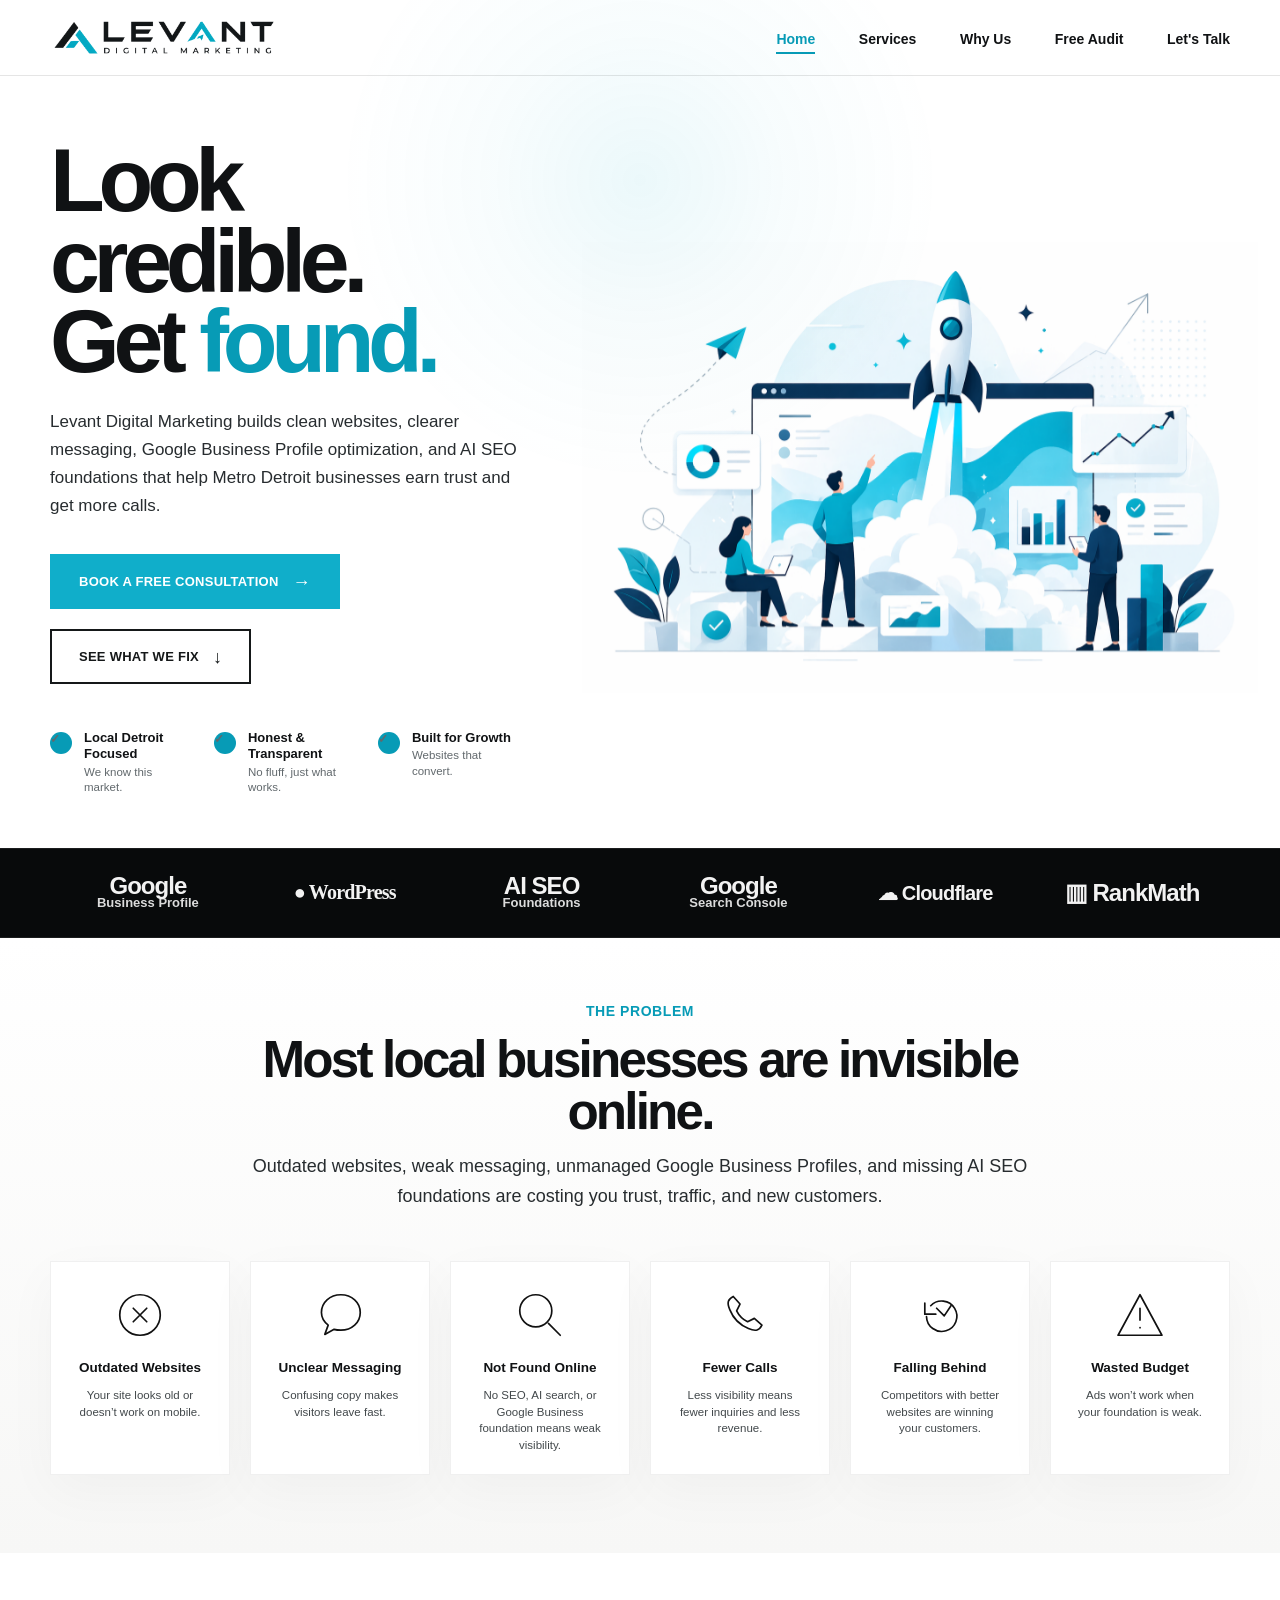
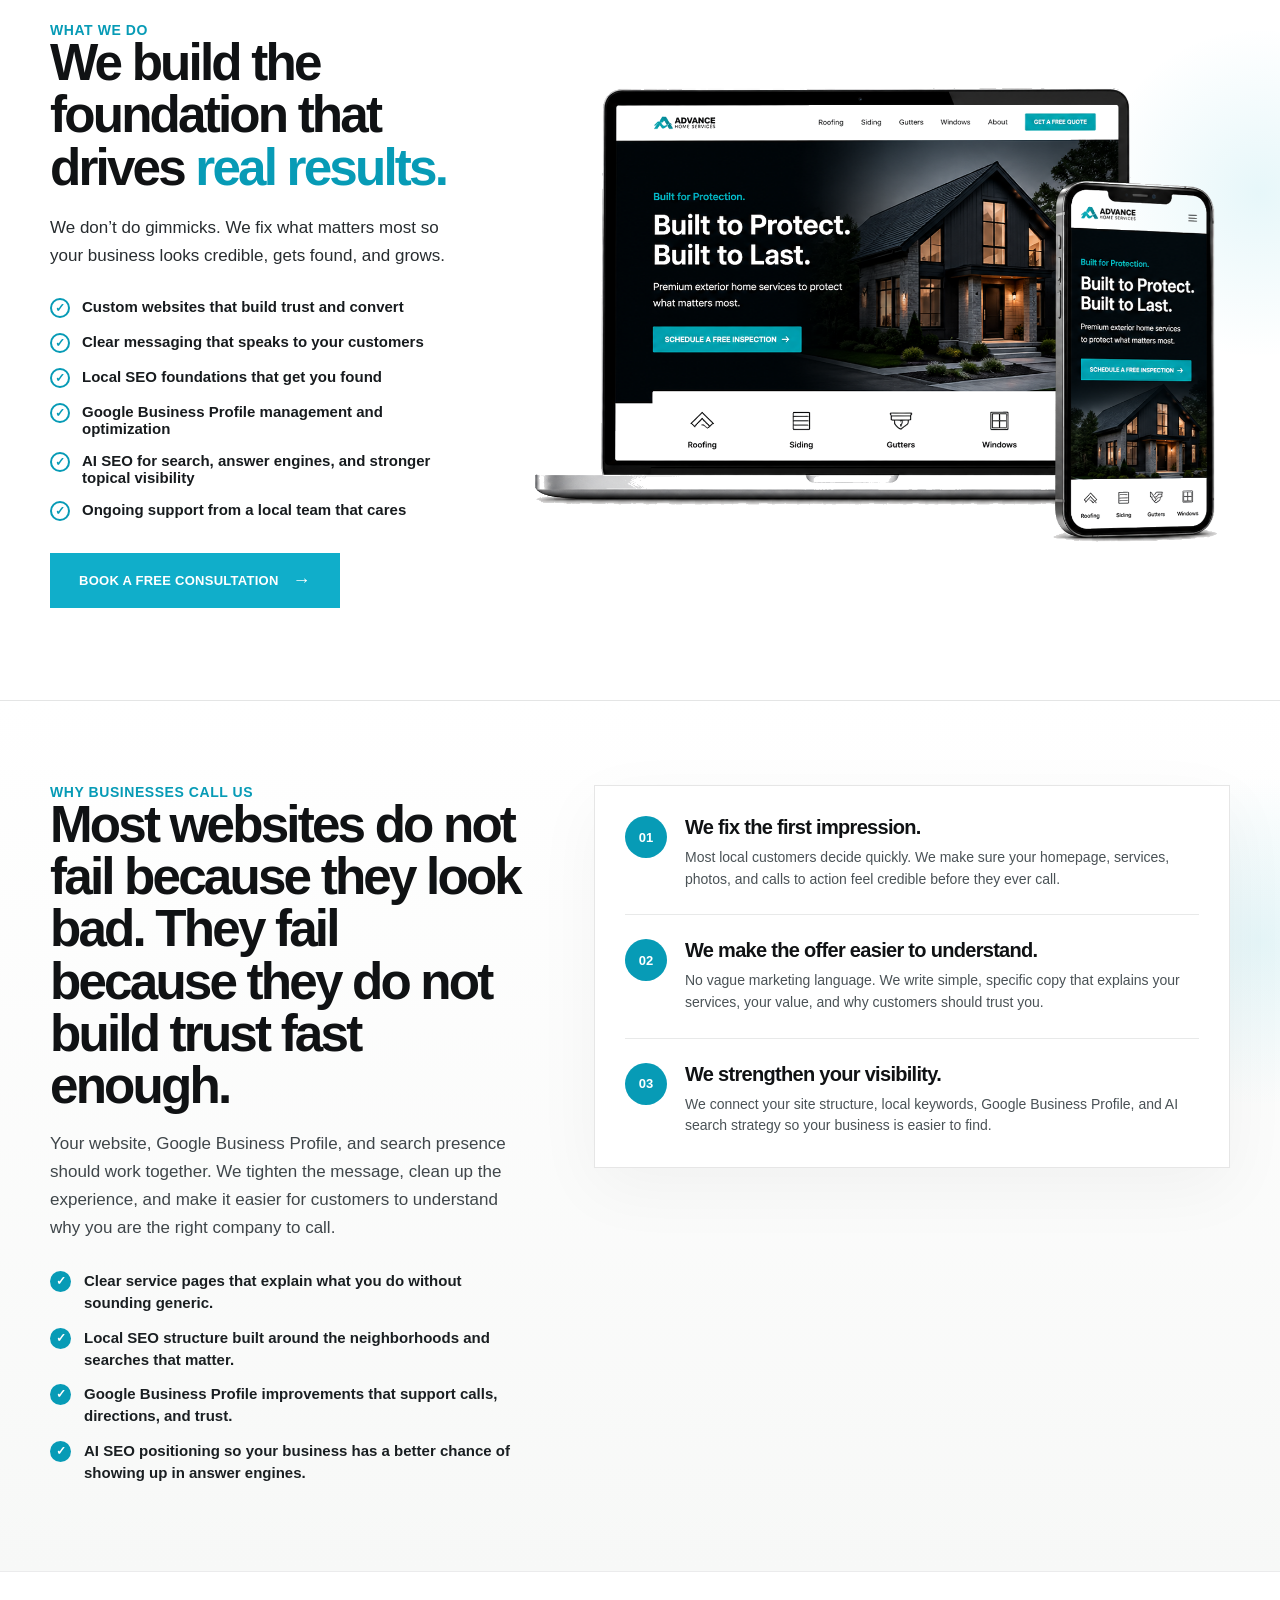
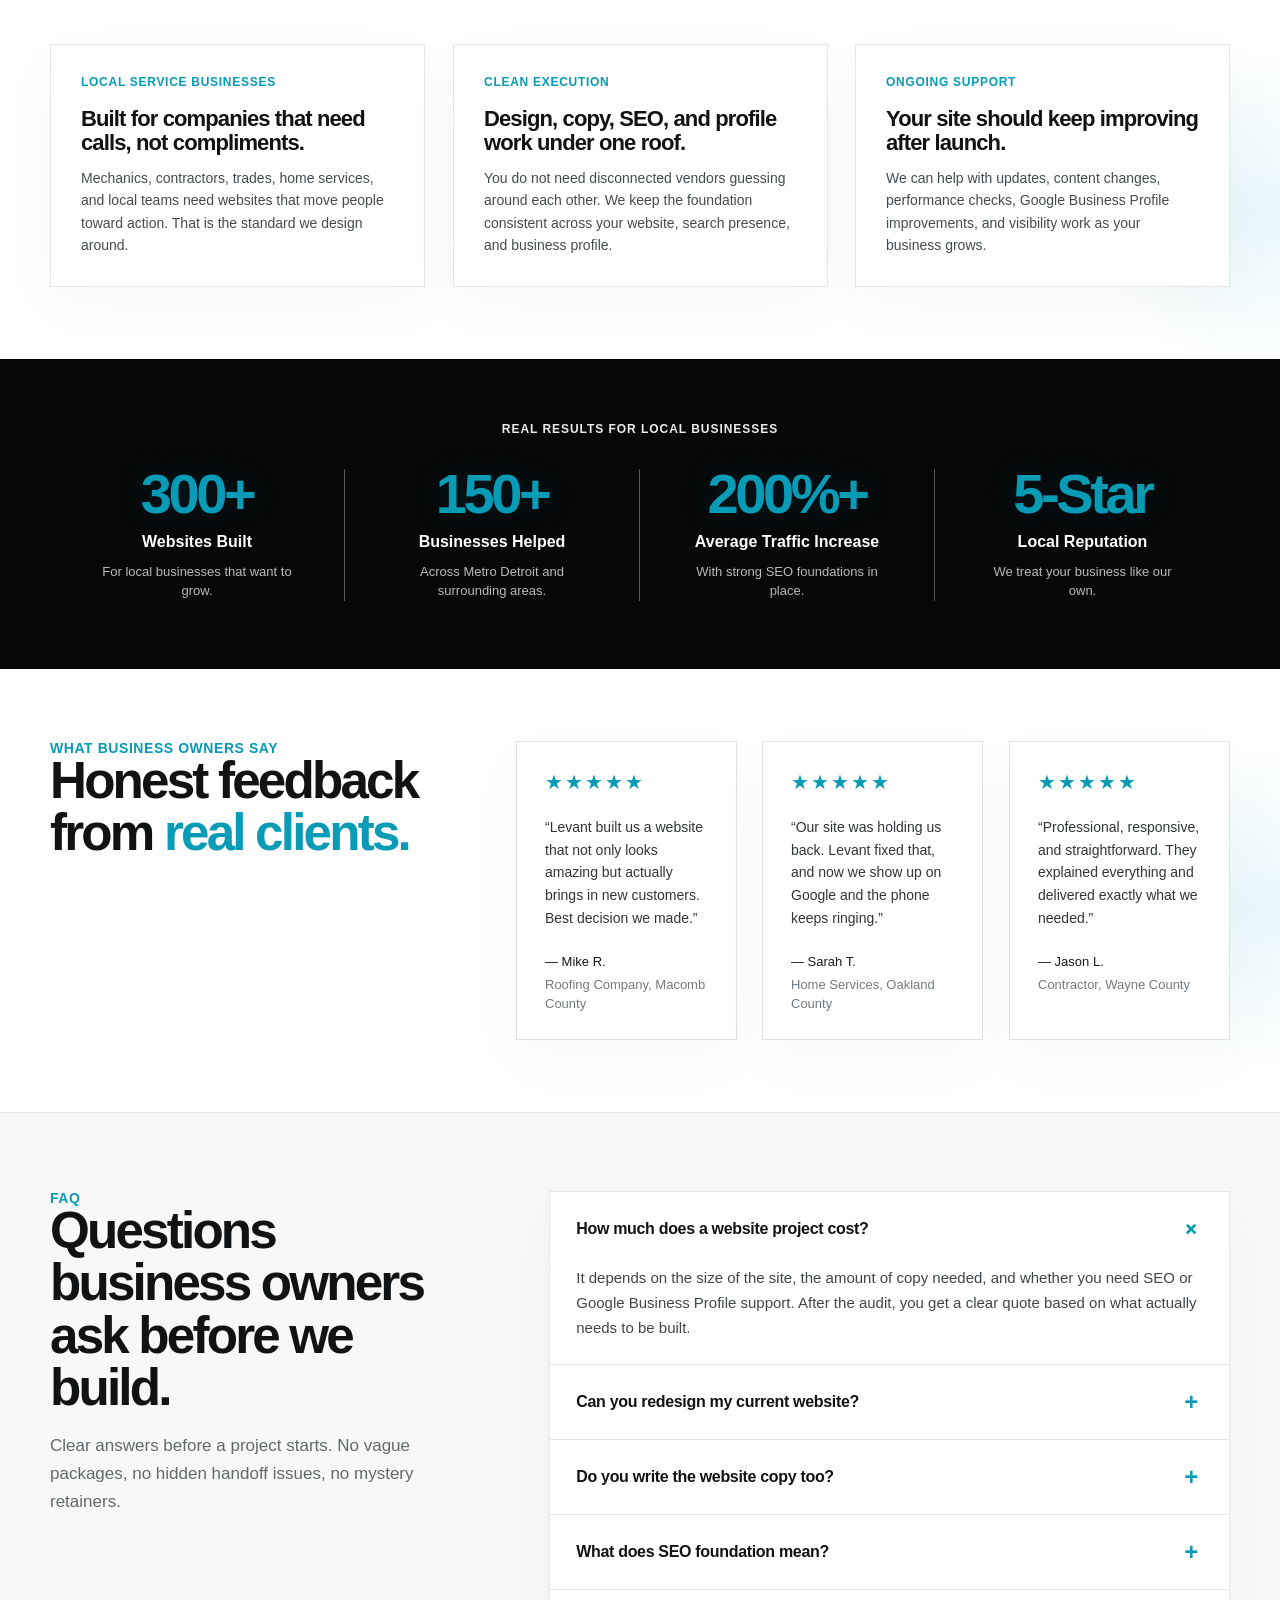
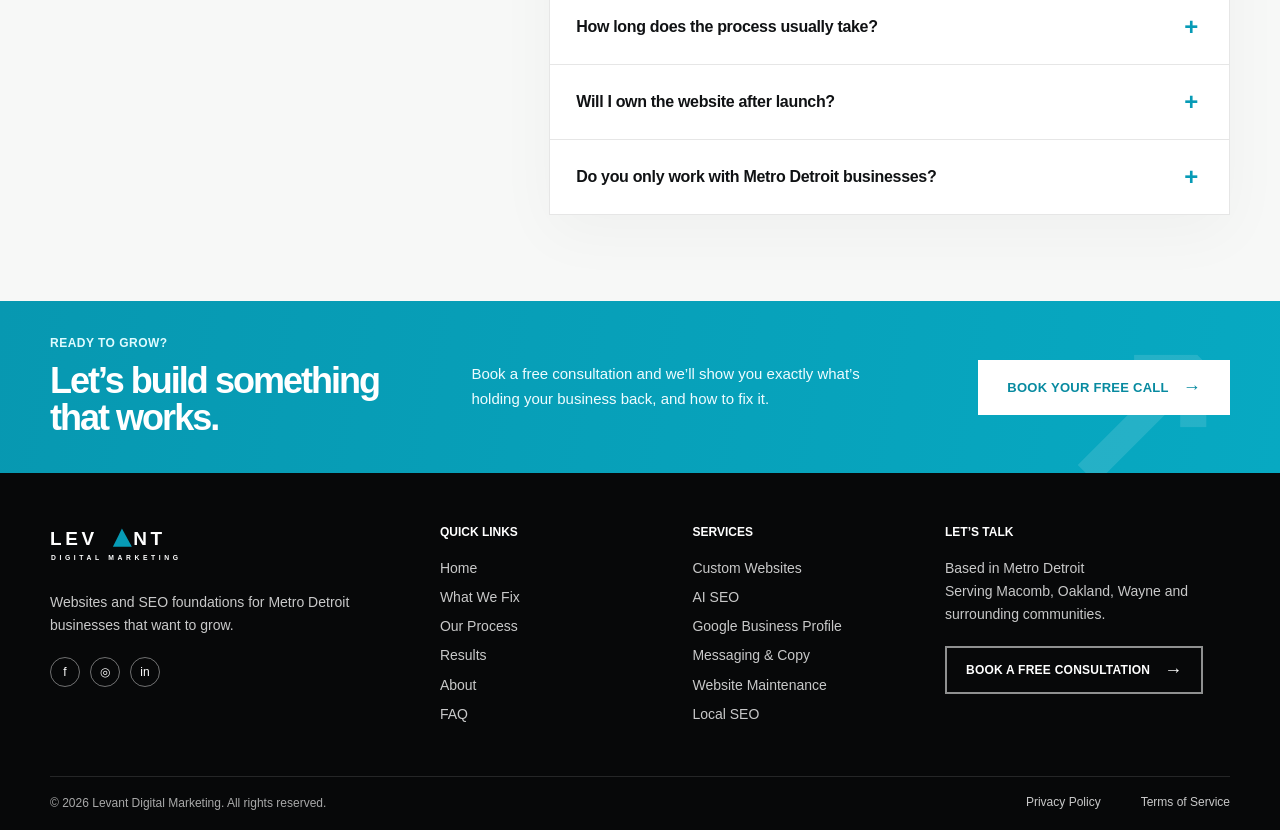
==== commit 34ff998d: "Update index.html" ====
--- a/index.html
+++ b/index.html
@@ -4,759 +4,1122 @@
 <head>
 <meta charset="utf-8"/>
 <meta content="width=device-width, initial-scale=1.0" name="viewport"/>
-<title>Levant Digital Marketing | Websites and SEO for Local Businesses</title>
-<meta content="Levant Digital Marketing builds clean websites, sharper messaging, and local SEO foundations for Metro Detroit businesses." name="description"/>
-<meta content="#06b6d4" name="theme-color"/>
-<link href="https://levantdigitalmarketing.com/" rel="canonical"/>
-<meta content="Levant Digital Marketing" property="og:title"/>
-<meta content="Websites and SEO foundations for Metro Detroit businesses that need to look credible and get found." property="og:description"/>
-<meta content="website" property="og:type"/>
-<meta content="https://levantdigitalmarketing.com/" property="og:url"/>
-<meta content="https://i.imgur.com/Sc2b6hu.png" property="og:image"/>
-<meta content="summary_large_image" name="twitter:card"/>
+<title>Levant Digital Marketing | Websites, SEO, Messaging</title>
+<meta content="Levant Digital Marketing builds clean websites, clearer messaging, and local SEO foundations for Metro Detroit businesses." name="description"/>
 <link href="https://api.fontshare.com" rel="preconnect"/>
 <link href="https://api.fontshare.com/v2/css?f[]=general-sans@400,500,600,700&amp;f[]=satoshi@500,700,900&amp;display=swap" rel="stylesheet"/>
-<link href="assets/nav.css" rel="stylesheet"/>
-<link href="assets/typography.css" rel="stylesheet"/>
 <style>
     :root {
-      --cyan: #06b6d4;
-      --cyan-soft: rgba(6, 182, 212, .1);
-      --ink: #121212;
-      --ink-2: #3f3f3f;
-      --muted: #757575;
-      --line: rgba(18,18,18,.12);
-      --paper: #f7f6f3;
-      --white: #ffffff;
-      --dark: #0f1113;
+      --cyan: #079bb6;
+      --cyan-bright: #10aeca;
+      --black: #07090a;
+      --ink: #101214;
+      --text: #272c2f;
+      --muted: #62696d;
+      --line: rgba(10, 12, 14, .12);
+      --soft: #f7f8f7;
+      --white: #fff;
       --max: 1180px;
+      --shadow: 0 24px 70px rgba(0,0,0,.08);
     }
 
     * { box-sizing: border-box; margin: 0; padding: 0; }
-    html { scroll-behavior: smooth; }
+    html { scroll-behavior: smooth; scroll-padding-top: 92px; }
     body {
-      font-family: 'General Sans', 'Satoshi', system-ui, sans-serif;
-      background: var(--paper);
+      font-family: "General Sans", "Satoshi", Arial, sans-serif;
       color: var(--ink);
+      background: #fff;
       -webkit-font-smoothing: antialiased;
       overflow-x: hidden;
     }
-    img { width: 100%; display: block; object-fit: cover; }
-    a { color: inherit; }
-    main { display: block; }
-    :focus-visible { outline: 2px solid var(--cyan); outline-offset: 4px; }
-    .skip-link {
-      position: fixed;
-      left: 16px;
-      top: 16px;
-      z-index: 9999;
+    img { max-width: 100%; display: block; }
+    a { color: inherit; text-decoration: none; }
+    button { font: inherit; }
+    .wrap { width: min(var(--max), calc(100% - 72px)); margin: 0 auto; }
+    .eyebrow { color: var(--cyan); text-transform: uppercase; font-weight: 800; letter-spacing: .04em; font-size: 14px; line-height: 1; }
+    .h1 { font-family: "Satoshi", "General Sans", sans-serif; font-weight: 900; font-size: clamp(56px, 7vw, 92px); letter-spacing: -.07em; line-height: .9; }
+    .h2 { font-family: "Satoshi", "General Sans", sans-serif; font-size: clamp(34px, 4vw, 54px); line-height: 1.02; letter-spacing: -.055em; font-weight: 900; }
+    .h3 { font-size: 23px; letter-spacing: -.035em; line-height: 1.1; font-weight: 900; }
+    p { color: var(--text); line-height: 1.65; font-size: 17px; }
+    .cyan { color: var(--cyan); }
+
+    .site-nav {
+      height: 76px;
+      border-bottom: 1px solid rgba(0,0,0,.1);
+      position: sticky;
+      top: 0;
+      z-index: 50;
+      background: rgba(255,255,255,.86);
+      backdrop-filter: blur(18px);
+      -webkit-backdrop-filter: blur(18px);
+    }
+    @supports not ((backdrop-filter: blur(1px)) or (-webkit-backdrop-filter: blur(1px))) {
+      .site-nav { background: #fff; }
+    }
+    .nav-inner { height: 100%; display: flex; align-items: center; justify-content: space-between; }
+    .brand { display: flex; align-items: center; gap: 12px; }
+    .brand-mark { width: 188px; height: auto; }
+    .nav-links { display: flex; align-items: center; gap: clamp(22px, 3.4vw, 52px); font-size: 14px; font-weight: 800; }
+    .nav-links a { position: relative; padding: 29px 0 27px; }
+    .nav-links a.active { color: var(--cyan); }
+    .nav-links a.active::after { content:""; position: absolute; left: 0; right: 0; bottom: 20px; height: 2px; background: var(--cyan); }
+    /* Lets Talk nav item: clean text link, no black box */
+    .book-btn {
+      background: transparent;
+      color: var(--ink);
+      padding: 29px 0 27px;
+      font-size: 14px;
+      letter-spacing: 0;
+      font-weight: 800;
+      box-shadow: none;
+    }
+    .book-btn::after {
+      content: "";
+      position: absolute;
+      left: 0;
+      right: 0;
+      bottom: 20px;
+      height: 2px;
+      background: var(--cyan);
+      transform: scaleX(0);
+      transform-origin: left;
+      transition: transform .2s ease;
+    }
+    .book-btn:hover { color: var(--cyan); }
+    .book-btn:hover::after { transform: scaleX(1); }
+    .mobile-btn { display:none; border: 1px solid var(--line); background: white; width: 44px; height: 44px; align-items:center; justify-content:center; }
+
+    .hero { position: relative; overflow: hidden; background: radial-gradient(circle at 84% 12%, rgba(0,0,0,.06), transparent 28%), #fff; }
+    .hero::after { content:""; position:absolute; right:-18%; top:0; width:52%; height:100%; background: linear-gradient(120deg, transparent 24%, rgba(0,0,0,.045) 25%, rgba(0,0,0,.045) 42%, transparent 43%); pointer-events:none; }
+    .hero-grid { position:relative; z-index:1; display:grid; grid-template-columns: .82fr 1.18fr; gap: 34px; align-items:center; min-height: 610px; padding: 64px 0 52px; }
+    .hero-copy { max-width: 560px; }
+    .hero .eyebrow { margin-bottom: 26px; }
+    .hero p { max-width: 535px; margin-top: 26px; }
+    .actions { display:flex; gap:20px; margin-top:34px; align-items:center; flex-wrap:wrap; }
+    .btn { display:inline-flex; align-items:center; justify-content:center; gap:14px; height:55px; padding:0 27px; border:2px solid #151819; text-transform:uppercase; font-size:13px; font-weight:900; letter-spacing:.02em; transition:.2s ease; }
+    .btn:hover { transform: translateY(-2px); }
+    .btn.primary { background: var(--cyan-bright); color:#fff; border-color: var(--cyan-bright); }
+    .btn.secondary { background:#fff; color:#151819; min-width:196px; }
+    .arrow { font-size: 18px; line-height: 1; }
+    .hero-points { display:grid; grid-template-columns: repeat(3, 1fr); gap: 22px; margin-top: 46px; max-width: 650px; }
+    .point { display:grid; grid-template-columns: 24px 1fr; column-gap: 10px; align-items:start; }
+    .check { width:22px; height:22px; border-radius:50%; background:var(--cyan); color:#fff; display:grid; place-items:center; font-size:13px; font-weight:900; margin-top:2px; }
+    .point strong { font-size: 13px; line-height:1.25; display:block; }
+    .point span { color: var(--muted); font-size: 11.5px; line-height:1.35; display:block; margin-top:2px; }
+    .hero-visual {
+      justify-self: end;
+      width: min(100%, 720px);
+      margin-right: -18px;
+      line-height: 0;
+      border: 0;
+      background: transparent;
+      box-shadow: none;
+      overflow: visible;
+      filter: none;
+    }
+    .hero-visual img {
+      width: 100%;
+      height: auto;
+      display: block;
+      object-fit: contain;
+      object-position: center;
+      border: 0;
+      background: transparent;
+      box-shadow: none;
+      mix-blend-mode: normal;
+    }
+
+    .tool-strip { background: #080a0b; color:#fff; border-top:1px solid rgba(255,255,255,.08); border-bottom:1px solid rgba(255,255,255,.08); }
+    .tool-grid { height:88px; display:grid; grid-template-columns: repeat(6, 1fr); align-items:center; gap:1px; }
+    .tool { height:100%; display:flex; align-items:center; justify-content:center; color:#fff; font-weight:900; font-size:24px; letter-spacing:-.04em; opacity:.95; }
+    .tool small { display:block; font-size:13px; font-weight:700; letter-spacing:0; opacity:.9; line-height:1.1; }
+    .tool span { text-align:center; line-height:.9; }
+    .tool.wordpress { font-family: Georgia, serif; font-size:20px; }
+    .tool.cloud { font-size:20px; }
+
+    .problem { padding: 66px 0 78px; background: linear-gradient(#fff, #f7f7f6); text-align:center; }
+    .section-head { max-width: 820px; margin: 0 auto; }
+    .section-head .eyebrow { margin-bottom: 16px; }
+    .section-head p { margin-top:14px; font-size:18px; }
+    .problem-cards { margin-top:50px; display:grid; grid-template-columns: repeat(6, 1fr); gap:20px; }
+    .problem-card { background:#fff; border:1px solid rgba(0,0,0,.06); min-height:164px; padding:26px 16px 20px; box-shadow:0 16px 50px rgba(0,0,0,.035); display:flex; flex-direction:column; align-items:center; justify-content:flex-start; }
+    .icon { width:54px; height:54px; margin-bottom:18px; display:grid; place-items:center; }
+    .icon svg { width:54px; height:54px; stroke:#111; stroke-width:2; fill:none; stroke-linecap:round; stroke-linejoin:round; }
+    .problem-card strong { font-size:13.5px; font-weight:900; margin-bottom:12px; }
+    .problem-card p { font-size:11.5px; line-height:1.45; color:#42484b; max-width:130px; }
+
+    .foundation { padding: 70px 0 92px; background:#fff; }
+    .foundation-grid { display:grid; grid-template-columns: .74fr 1.26fr; align-items:center; gap: 56px; }
+    .foundation .h2 { max-width:520px; }
+    .foundation p { margin-top:20px; max-width:520px; }
+    .bullets { margin-top:28px; display:grid; gap:15px; }
+    .bullet { display:flex; align-items:flex-start; gap:12px; font-size:15px; color:#171b1e; font-weight:600; }
+    .bullet i { width:20px; height:20px; border-radius:50%; border:2px solid var(--cyan); color: var(--cyan); display:grid; place-items:center; font-size:12px; font-style:normal; font-weight:900; flex:0 0 auto; }
+    .foundation .btn { margin-top:32px; }
+    .device-shot {
+      line-height: 0;
+      border: 0;
+      background: transparent;
+      box-shadow: none;
+      overflow: visible;
+      filter: none;
+    }
+    .device-shot img {
+      width: 100%;
+      height: auto;
+      display: block;
+      object-fit: contain;
+      object-position: center;
+      border: 0;
+      background: transparent;
+      box-shadow: none;
+    }
+
+    .stats { background:#060708; color:#fff; padding: 64px 0 68px; text-align:center; }
+    .stats .eyebrow { color:#fff; opacity:.92; font-size:12px; letter-spacing:.08em; margin-bottom:34px; }
+    .stats-grid { display:grid; grid-template-columns: repeat(4, 1fr); gap:0; }
+    .stat { min-height:132px; display:flex; flex-direction:column; justify-content:center; padding:0 44px; border-right:1px solid rgba(255,255,255,.32); }
+    .stat:last-child { border-right:0; }
+    .stat b { color: var(--cyan); font-family:"Satoshi", sans-serif; font-size:56px; line-height:.9; letter-spacing:-.06em; display:block; }
+    .stat strong { color:#fff; margin-top:14px; font-size:16px; display:block; }
+    .stat span { color:rgba(255,255,255,.72); display:block; margin-top:12px; font-size:13px; line-height:1.45; }
+
+    .testimonials { padding: 72px 0 72px; background:#fff; }
+    .testimonial-grid { display:grid; grid-template-columns: .86fr 1.5fr; gap:56px; align-items:start; }
+    .testimonial-grid .h2 { max-width:410px; }
+    .quote-grid { display:grid; grid-template-columns: repeat(3, 1fr); gap:26px; }
+    .quote { border:1px solid var(--line); background:#fff; padding:28px 28px 25px; min-height:220px; box-shadow: 0 20px 60px rgba(0,0,0,.03); }
+    .stars { color:var(--cyan); font-size:20px; letter-spacing:2px; margin-bottom:22px; }
+    .quote p { font-size:14px; line-height:1.62; color:#303639; }
+    .quote cite { display:block; margin-top:24px; font-style:normal; color:#161a1c; font-size:13px; line-height:1.45; }
+    .quote cite span { color:#737b80; display:block; margin-top:4px; }
+
+
+
+    .faq-section {
+      padding: 78px 0 86px;
+      background: #f7f8f7;
+      border-top: 1px solid rgba(10, 12, 14, .08);
+    }
+    .faq-layout {
+      display: grid;
+      grid-template-columns: .78fr 1.22fr;
+      gap: 64px;
+      align-items: start;
+    }
+    .faq-intro .h2 {
+      max-width: 430px;
+    }
+    .faq-intro p {
+      margin-top: 18px;
+      max-width: 430px;
+      color: var(--muted);
+    }
+    .faq-list {
+      background: #fff;
+      border: 1px solid rgba(10, 12, 14, .1);
+      box-shadow: 0 18px 58px rgba(0,0,0,.035);
+    }
+    .faq-item {
+      border-bottom: 1px solid rgba(10, 12, 14, .1);
+    }
+    .faq-item:last-child {
+      border-bottom: 0;
+    }
+    .faq-question {
+      width: 100%;
+      min-height: 74px;
+      border: 0;
+      background: transparent;
+      display: flex;
+      align-items: center;
+      justify-content: space-between;
+      gap: 24px;
+      padding: 0 26px;
+      text-align: left;
+      cursor: pointer;
+      color: var(--ink);
+      font-weight: 900;
+      letter-spacing: -.02em;
+    }
+    .faq-question span:first-child {
+      max-width: 620px;
+    }
+    .faq-icon {
+      width: 24px;
+      height: 24px;
+      border-radius: 50%;
+      display: grid;
+      place-items: center;
+      color: var(--cyan);
+      font-size: 24px;
+      line-height: 1;
+      font-weight: 700;
+      flex: 0 0 auto;
+      transition: transform .2s ease;
+    }
+    .faq-item.open .faq-icon {
+      transform: rotate(45deg);
+    }
+    .faq-answer {
+      max-height: 0;
+      overflow: hidden;
+      transition: max-height .28s ease;
+    }
+    .faq-answer p {
+      padding: 0 26px 24px;
+      font-size: 15px;
+      color: #3f464a;
+      line-height: 1.65;
+      max-width: 760px;
+    }
+
+    .cta-band { background: linear-gradient(100deg, #0798b1, #07a9c2); color:#fff; position:relative; overflow:hidden; }
+    .cta-band::after { content:"↗"; position:absolute; right:54px; bottom:-64px; font-size:210px; color:rgba(255,255,255,.12); font-weight:900; }
+    .cta-inner { min-height:172px; display:grid; grid-template-columns: .9fr 1fr .7fr; gap: 42px; align-items:center; position:relative; z-index:1; }
+    .cta-band .eyebrow { color:#dffbff; font-size:12px; margin-bottom:14px; }
+    .cta-band h2 { color:#fff; font-size:36px; max-width:430px; }
+    .cta-band p { color:#effcff; font-size:15px; max-width:430px; }
+    .cta-band .btn { justify-self:end; background:#fff; color:#078aa0; border-color:#fff; min-width:246px; }
+
+    .footer { background:#070809; color:#fff; padding: 52px 0 0; }
+    .footer-grid { display:grid; grid-template-columns: 1.25fr .72fr .72fr 1.1fr; gap:66px; padding-bottom:50px; }
+    .footer-logo { width:190px; margin-bottom:18px; }
+    .footer p, .footer a, .footer li { color:rgba(255,255,255,.78); font-size:14px; line-height:1.65; }
+    .footer h4 { font-size:12px; text-transform:uppercase; margin-bottom:18px; color:#fff; }
+    .footer ul { list-style:none; display:grid; gap:6px; }
+    .socials { display:flex; gap:10px; margin-top:20px; }
+    .socials span { width:30px; height:30px; border:1px solid rgba(255,255,255,.42); border-radius:50%; display:grid; place-items:center; font-size:12px; }
+    .footer .btn { height:48px; color:#fff; border-color:rgba(255,255,255,.55); padding:0 19px; font-size:12px; margin-top:20px; }
+    .subfooter { border-top:1px solid rgba(255,255,255,.12); min-height:54px; display:flex; align-items:center; justify-content:space-between; gap:20px; color:rgba(255,255,255,.65); font-size:12px; }
+    .subfooter a { font-size:12px; }
+    .sub-links { display:flex; gap:40px; }
+
+    .drawer { display:none; }
+
+    @media (max-width: 1040px) {
+      .wrap { width:min(var(--max), calc(100% - 44px)); }
+      .nav-links { display:none; }
+      .mobile-btn { display:flex; }
+      .hero-grid, .foundation-grid, .testimonial-grid, .faq-layout, .cta-inner, .footer-grid { grid-template-columns:1fr; }
+      .hero-grid { padding-top:48px; }
+      .hero-visual { justify-self:start; width:100%; max-width:760px; margin-right:0; }
+      .hero-points { grid-template-columns:1fr; max-width:500px; }
+      .problem-cards { grid-template-columns:repeat(3, 1fr); }
+      .stats-grid { grid-template-columns:repeat(2, 1fr); }
+      .stat:nth-child(2) { border-right:0; }
+      .stat { border-bottom:1px solid rgba(255,255,255,.2); }
+      .stat:nth-child(3), .stat:nth-child(4) { border-bottom:0; }
+      .quote-grid { grid-template-columns:1fr; }
+      .faq-layout { gap: 34px; }
+      .cta-band .btn { justify-self:start; }
+      .tool-grid { grid-template-columns: repeat(3,1fr); height:auto; padding:20px 0; row-gap:18px; }
+    }
+    @media (max-width: 640px) {
+      .wrap { width:min(var(--max), calc(100% - 32px)); }
+      .brand-mark { width:150px; }
+      .h1 { font-size:54px; }
+      .hero-grid { min-height:auto; }
+      .actions, .btn { width:100%; }
+      .problem-cards, .stats-grid, .tool-grid { grid-template-columns:1fr; }
+      .stat { border-right:0; border-bottom:1px solid rgba(255,255,255,.2) !important; }
+      .stat:last-child { border-bottom:0 !important; }
+      .footer-grid { gap:32px; }
+      .subfooter { flex-direction:column; align-items:flex-start; padding:18px 0; }
+    }
+
+
+    /* Clean PNG hero image replacement */
+    .hero {
+      background: #fff;
+    }
+    .hero::after {
+      display: none;
+    }
+    .hero-visual {
+      justify-self: end;
+      width: min(100%, 760px);
+      margin-right: -28px;
+      line-height: 0;
+      border: 0 !important;
+      outline: 0 !important;
+      background: transparent !important;
+      box-shadow: none !important;
+      filter: none !important;
+      overflow: visible;
+    }
+    .hero-visual img {
+      width: 100%;
+      height: auto;
+      display: block;
+      object-fit: contain;
+      object-position: center;
+      border: 0 !important;
+      outline: 0 !important;
+      background: transparent !important;
+      box-shadow: none !important;
+      filter: none !important;
+      mix-blend-mode: normal !important;
+    }
+
+    /* Foundation section PNG replacement: clean PNG, no frame, no border, no outline */
+    .foundation .device-shot,
+    .foundation .device-shot * {
+      border: 0 !important;
+      outline: 0 !important;
+      box-shadow: none !important;
+      background: transparent !important;
+      filter: none !important;
+    }
+    .foundation .device-shot {
+      line-height: 0;
+      overflow: visible !important;
+    }
+    .foundation .device-shot img {
+      width: 100%;
+      height: auto;
+      display: block;
+      object-fit: contain;
+      object-position: center;
+      mix-blend-mode: normal !important;
+    }
+  
+
+    /* Self-contained foundation PNG, no box, no border, no weird outline */
+    .foundation .device-shot {
+      justify-self: center;
+      width: min(100%, 760px);
+      line-height: 0;
+      border: 0 !important;
+      outline: 0 !important;
+      background: transparent !important;
+      box-shadow: none !important;
+      filter: none !important;
+      overflow: visible !important;
+    }
+    .foundation .device-shot img {
+      width: 100%;
+      height: auto;
+      display: block;
+      object-fit: contain;
+      object-position: center;
+      border: 0 !important;
+      outline: 0 !important;
+      background: transparent !important;
+      box-shadow: none !important;
+      filter: none !important;
+      mix-blend-mode: normal !important;
+    }
+
+    /* Clean top-left logo image */
+    .brand-mark {
+      width: 228px;
+      height: auto;
+      display: block;
+      object-fit: contain;
+      border: 0 !important;
+      outline: 0 !important;
+      background: transparent !important;
+      box-shadow: none !important;
+      filter: none !important;
+    }
+
+    @media (max-width: 640px) {
+      .brand-mark { width: 180px; }
+    }
+
+
+
+    /* Foundation mockup cleanup: transparent PNG with no checker backdrop, frame, border, or outline */
+    .foundation .device-shot,
+    .foundation .device-shot img {
+      background: transparent !important;
+      border: 0 !important;
+      outline: 0 !important;
+      box-shadow: none !important;
+      filter: none !important;
+      mix-blend-mode: normal !important;
+    }
+    .foundation .device-shot {
+      overflow: visible !important;
+      line-height: 0;
+    }
+    .foundation .device-shot img {
+      width: 100%;
+      height: auto;
+      object-fit: contain !important;
+      object-position: center !important;
+    }
+
+
+    /* Added homepage depth section */
+    .local-proof {
+      padding: 84px 0 88px;
+      background: linear-gradient(180deg, #fff 0%, #f7f8f7 100%);
+      border-top: 1px solid rgba(10, 12, 14, .08);
+    }
+    .local-proof-grid {
+      display: grid;
+      grid-template-columns: .86fr 1.14fr;
+      gap: 64px;
+      align-items: start;
+    }
+    .local-proof .h2 {
+      max-width: 520px;
+    }
+    .local-proof p {
+      margin-top: 18px;
+      max-width: 545px;
+      color: #3f464a;
+    }
+    .proof-panel {
+      background: #fff;
+      border: 1px solid rgba(10, 12, 14, .1);
+      box-shadow: 0 20px 64px rgba(0,0,0,.045);
+      padding: 30px;
+    }
+    .proof-row {
+      display: grid;
+      grid-template-columns: 42px 1fr;
+      gap: 18px;
+      padding: 24px 0;
+      border-bottom: 1px solid rgba(10, 12, 14, .09);
+    }
+    .proof-row:first-child {
+      padding-top: 0;
+    }
+    .proof-row:last-child {
+      border-bottom: 0;
+      padding-bottom: 0;
+    }
+    .proof-number {
+      width: 42px;
+      height: 42px;
+      border-radius: 50%;
+      display: grid;
+      place-items: center;
       background: var(--cyan);
       color: #fff;
-      padding: 10px 14px;
-      transform: translateY(-140%);
-      transition: transform .2s ease;
-      text-decoration: none;
-      font-weight: 700;
-    }
-    .skip-link:focus { transform: translateY(0); }
-
-    .wrap { max-width: var(--max); margin: 0 auto; padding: 0 24px; }
-    .section { padding: 92px 0; scroll-margin-top: 92px; }
-    .section-tight { padding: 64px 0; }
-    .eyebrow {
+      font-weight: 900;
+      font-size: 13px;
+    }
+    .proof-row h3 {
+      font-size: 20px;
+      line-height: 1.15;
+      letter-spacing: -.035em;
+      margin-bottom: 8px;
+      font-weight: 900;
+    }
+    .proof-row p {
+      margin: 0;
+      font-size: 14px;
+      line-height: 1.55;
+      color: #4a5256;
+      max-width: 620px;
+    }
+    .local-proof-list {
+      margin-top: 28px;
+      display: grid;
+      gap: 13px;
+      max-width: 520px;
+    }
+    .local-proof-list li {
+      list-style: none;
+      display: grid;
+      grid-template-columns: 22px 1fr;
+      gap: 12px;
+      align-items: start;
+      font-size: 15px;
+      line-height: 1.45;
+      color: #1a1f22;
+      font-weight: 650;
+    }
+    .local-proof-list li::before {
+      content: "✓";
+      width: 21px;
+      height: 21px;
+      border-radius: 50%;
+      background: var(--cyan);
+      color: #fff;
+      display: grid;
+      place-items: center;
       font-size: 12px;
-      letter-spacing: .13em;
+      font-weight: 900;
+      margin-top: 1px;
+    }
+    .trust-strip {
+      padding: 72px 0;
+      background: #fff;
+      border-top: 1px solid rgba(10, 12, 14, .08);
+    }
+    .trust-strip-grid {
+      display: grid;
+      grid-template-columns: repeat(3, 1fr);
+      gap: 28px;
+    }
+    .trust-card {
+      border: 1px solid rgba(10, 12, 14, .1);
+      background: #fff;
+      min-height: 190px;
+      padding: 30px;
+      box-shadow: 0 18px 56px rgba(0,0,0,.035);
+    }
+    .trust-card .mini-label {
+      color: var(--cyan);
+      font-size: 12px;
       text-transform: uppercase;
-      color: var(--muted);
-      font-weight: 700;
+      font-weight: 900;
+      letter-spacing: .06em;
       margin-bottom: 18px;
-    }
-    h1, h2, h3 { font-family: 'Satoshi', 'General Sans', system-ui, sans-serif; letter-spacing: -.035em; }
-    h1 { font-size: clamp(48px, 7vw, 86px); line-height: .95; max-width: 820px; }
-    h2 { font-size: clamp(34px, 4.5vw, 58px); line-height: 1; max-width: 780px; }
-    h3 { font-size: clamp(22px, 2.4vw, 32px); line-height: 1.1; }
-    p { color: var(--ink-2); line-height: 1.72; font-size: 17px; }
-    .lead { font-size: clamp(18px, 2vw, 21px); max-width: 680px; }
-
-    .btn-row { display: flex; gap: 12px; flex-wrap: wrap; align-items: center; }
+      display: block;
+    }
+    .trust-card h3 {
+      font-size: 22px;
+      line-height: 1.1;
+      letter-spacing: -.04em;
+      font-weight: 900;
+      margin-bottom: 12px;
+    }
+    .trust-card p {
+      font-size: 14px;
+      line-height: 1.58;
+      color: #444c50;
+      margin: 0;
+    }
+
+    @media (max-width: 1040px) {
+      .local-proof-grid,
+      .trust-strip-grid {
+        grid-template-columns: 1fr;
+      }
+      .local-proof-grid {
+        gap: 38px;
+      }
+    }
+    @media (max-width: 640px) {
+      .local-proof,
+      .trust-strip {
+        padding: 58px 0;
+      }
+      .proof-panel,
+      .trust-card {
+        padding: 24px;
+      }
+    }
+
+
+    /* Homepage spice: polished motion without looking gimmicky */
+    :root {
+      --ease-out: cubic-bezier(.16, 1, .3, 1);
+    }
+
+    body::before {
+      content: "";
+      position: fixed;
+      inset: 0;
+      pointer-events: none;
+      z-index: 999;
+      background:
+        radial-gradient(520px circle at var(--mx, 50%) var(--my, 20%),
+          rgba(16, 174, 202, .11),
+          rgba(16, 174, 202, .045) 28%,
+          transparent 58%);
+      opacity: .75;
+      transition: opacity .25s ease;
+    }
+
+    .site-nav {
+      transition: box-shadow .25s ease, background .25s ease, height .25s ease;
+    }
+    .site-nav.nav-scrolled {
+      background: rgba(255,255,255,.94);
+      box-shadow: 0 14px 44px rgba(0,0,0,.07);
+    }
+
+    .hero-copy,
+    .hero-visual,
+    .foundation .device-shot,
+    .proof-panel,
+    .trust-card,
+    .problem-card,
+    .quote,
+    .stat {
+      will-change: transform, opacity;
+    }
+
+    .hero-copy {
+      animation: heroTextIn .85s var(--ease-out) both;
+    }
+    .hero-visual {
+      animation: heroVisualIn 1s .12s var(--ease-out) both, heroFloat 6s 1.2s ease-in-out infinite;
+      transform-origin: center;
+    }
+
+    .hero-visual img,
+    .foundation .device-shot img {
+      transition: transform .45s var(--ease-out);
+    }
+    .hero-visual:hover img,
+    .foundation .device-shot:hover img {
+      transform: translateY(-5px) scale(1.015);
+    }
+
     .btn {
-      display: inline-flex;
-      align-items: center;
-      justify-content: center;
-      min-height: 48px;
-      padding: 0 22px;
-      text-decoration: none;
-      border: 1px solid var(--ink);
-      font-size: 13px;
-      letter-spacing: .08em;
-      text-transform: uppercase;
-      font-weight: 800;
-      transition: transform .2s ease, background .2s ease, color .2s ease, border-color .2s ease;
-    }
-    .btn:hover { transform: translateY(-2px); }
-    .btn.dark { background: var(--ink); color: #fff; }
-    .btn.cyan { background: var(--cyan); border-color: var(--cyan); color: #fff; }
-    .btn.light { color: var(--ink); background: transparent; }
-
-    /* HERO */
-    .hero {
-      padding: 144px 0 72px;
-      min-height: auto;
-      background:
-        linear-gradient(90deg, rgba(6,182,212,.06) 0 1px, transparent 1px),
-        var(--paper);
-      background-size: 72px 72px;
-    }
-    .hero-grid {
-      display: grid;
-      grid-template-columns: minmax(0, 1.04fr) minmax(320px, .72fr);
-      gap: 54px;
-      align-items: end;
-    }
-    .hero h1 span { color: var(--cyan); }
-    .hero-copy { margin-top: 26px; }
-    .hero-actions { margin-top: 34px; }
-    .hero-note {
-      margin-top: 34px;
-      display: grid;
-      grid-template-columns: repeat(3, minmax(0, 1fr));
-      gap: 16px;
-      max-width: 650px;
-      border-top: 1px solid var(--line);
-      padding-top: 20px;
-    }
-    .hero-note strong { display: block; font-size: 15px; margin-bottom: 4px; }
-    .hero-note span { color: var(--muted); font-size: 13px; line-height: 1.5; display: block; }
-    .hero-card {
-      background: var(--white);
-      border: 1px solid var(--line);
-      padding: 14px;
-      box-shadow: 0 18px 50px rgba(0,0,0,.06);
-    }
-    .hero-image {
-      aspect-ratio: 4 / 4.7;
-      background:
-        linear-gradient(135deg, rgba(6,182,212,.14), rgba(18,18,18,.05)),
-        repeating-linear-gradient(45deg, rgba(0,0,0,.035) 0 1px, transparent 1px 10px);
+      position: relative;
       overflow: hidden;
-    }
-    .hero-image img { height: 100%; object-fit: contain; object-position: center; background: #eef2f4; }
-    .hero-caption {
-      display: flex;
-      justify-content: space-between;
-      gap: 16px;
-      padding: 14px 4px 2px;
-      font-size: 13px;
-      color: var(--muted);
-    }
-    .hero-caption b { color: var(--ink); }
-
-    /* PROOF STRIP */
-    .proof-strip {
-      background: var(--dark);
-      color: #fff;
-      border-top: 1px solid rgba(255,255,255,.08);
-      border-bottom: 1px solid rgba(255,255,255,.08);
-    }
-    .proof-grid {
-      display: grid;
-      grid-template-columns: 1.2fr repeat(3, 1fr);
-      gap: 1px;
-      background: rgba(255,255,255,.1);
-    }
-    .proof-cell {
-      background: var(--dark);
-      padding: 28px 24px;
-      min-height: 140px;
-      display: flex;
-      flex-direction: column;
-      justify-content: space-between;
-    }
-    .proof-cell p { color: rgba(255,255,255,.62); font-size: 15px; }
-    .proof-cell strong { font-size: 24px; letter-spacing: -.03em; }
-    .proof-cell small { color: rgba(255,255,255,.44); font-size: 12px; line-height: 1.5; }
-
-    /* DIAGNOSIS */
-    .diagnosis-head {
-      display: grid;
-      grid-template-columns: .9fr 1.1fr;
-      gap: 56px;
-      align-items: start;
-      margin-bottom: 56px;
-    }
-    .issue-list {
-      border-top: 1px solid var(--line);
-    }
-    .issue {
-      display: grid;
-      grid-template-columns: 82px minmax(0, 1fr) minmax(260px, 420px);
-      gap: 28px;
-      padding: 34px 0;
-      border-bottom: 1px solid var(--line);
-      align-items: center;
-    }
-    .issue-num { color: var(--cyan); font-weight: 800; font-size: 13px; letter-spacing: .12em; }
-    .issue p { font-size: 16px; max-width: 520px; }
-    .issue-media {
-      aspect-ratio: 16 / 10;
-      background:
-        linear-gradient(135deg, rgba(6,182,212,.12), rgba(0,0,0,.04)),
-        repeating-linear-gradient(90deg, rgba(0,0,0,.04) 0 1px, transparent 1px 12px);
-      border: 1px solid var(--line);
+      isolation: isolate;
+    }
+    .btn::before {
+      content: "";
+      position: absolute;
+      inset: 0;
+      background: linear-gradient(115deg, transparent 0%, rgba(255,255,255,.42) 48%, transparent 62%);
+      transform: translateX(-140%);
+      transition: transform .55s ease;
+      z-index: -1;
+    }
+    .btn:hover::before {
+      transform: translateX(140%);
+    }
+
+    .point,
+    .bullet,
+    .proof-row,
+    .trust-card,
+    .problem-card,
+    .quote {
+      transition: transform .28s var(--ease-out), box-shadow .28s var(--ease-out), border-color .28s ease;
+    }
+    .problem-card:hover,
+    .trust-card:hover,
+    .quote:hover {
+      transform: translateY(-7px);
+      border-color: rgba(7,155,182,.3);
+      box-shadow: 0 26px 70px rgba(0,0,0,.075);
+    }
+    .proof-row:hover {
+      transform: translateX(6px);
+    }
+
+    .check,
+    .bullet i,
+    .proof-number {
+      box-shadow: 0 0 0 0 rgba(7,155,182,.3);
+      animation: softPulse 3.8s ease-in-out infinite;
+    }
+
+    .tool-strip,
+    .stats,
+    .footer {
+      position: relative;
       overflow: hidden;
     }
-    .issue-media img { height: 100%; object-fit: contain; background: #fff; padding: 12px; }
-
-    /* SERVICE LINE */
-    .service-line {
-      background: #fff;
-      border-top: 1px solid var(--line);
-      border-bottom: 1px solid var(--line);
-    }
-    .service-layout {
-      display: grid;
-      grid-template-columns: .85fr 1.15fr;
-      gap: 56px;
-      align-items: start;
-    }
-    .service-list { border-top: 1px solid var(--line); }
-    .service-row {
-      display: grid;
-      grid-template-columns: 1fr 1.8fr;
-      gap: 30px;
-      padding: 26px 0;
-      border-bottom: 1px solid var(--line);
-    }
-    .service-row h3 { font-size: 24px; }
-    .service-row p { font-size: 15.5px; }
-
-    /* WORK / PROOF */
-    .proof-work {
-      display: grid;
-      grid-template-columns: 1fr 1fr;
-      gap: 28px;
-      margin-top: 44px;
-    }
-    .work-card {
-      background: #fff;
-      border: 1px solid var(--line);
-      padding: 18px;
-    }
-    .work-shot {
-      aspect-ratio: 16 / 10;
-      background:
-        linear-gradient(135deg, rgba(6,182,212,.11), rgba(18,18,18,.04)),
-        repeating-linear-gradient(-45deg, rgba(0,0,0,.035) 0 1px, transparent 1px 11px);
+    .tool-strip::before,
+    .stats::before,
+    .footer::before {
+      content: "";
+      position: absolute;
+      inset: 0;
+      background: linear-gradient(110deg, transparent 0%, rgba(16,174,202,.16) 45%, transparent 72%);
+      transform: translateX(-120%);
+      animation: darkSweep 7s ease-in-out infinite;
+      pointer-events: none;
+    }
+
+    .stat b {
+      text-shadow: 0 0 30px rgba(16,174,202,.18);
+    }
+
+    .reveal {
+      opacity: 0;
+      transform: translateY(28px);
+      transition: opacity .72s var(--ease-out), transform .72s var(--ease-out);
+    }
+    .reveal.is-visible {
+      opacity: 1;
+      transform: translateY(0);
+    }
+
+    .reveal[data-delay="1"] { transition-delay: .08s; }
+    .reveal[data-delay="2"] { transition-delay: .16s; }
+    .reveal[data-delay="3"] { transition-delay: .24s; }
+    .reveal[data-delay="4"] { transition-delay: .32s; }
+
+    .foundation,
+    .local-proof,
+    .trust-strip,
+    .testimonials {
+      position: relative;
       overflow: hidden;
-      border: 1px solid rgba(18,18,18,.08);
-    }
-    .work-shot img { height: 100%; object-fit: contain; background: #f1f5f7; padding: 10px; }
-    .work-card h3 { margin-top: 18px; font-size: 25px; }
-    .work-card p { margin-top: 8px; font-size: 15.5px; }
-    .work-meta {
-      display: flex;
-      flex-wrap: wrap;
-      gap: 8px;
-      margin-top: 18px;
-    }
-    .pill {
-      font-size: 12px;
-      border: 1px solid var(--line);
-      padding: 7px 10px;
-      color: var(--muted);
-      background: #fff;
-    }
-
-    /* PROCESS */
-    .process {
-      background: var(--dark);
-      color: #fff;
-    }
-    .process p { color: rgba(255,255,255,.64); }
-    .process-grid {
-      display: grid;
-      grid-template-columns: repeat(4, 1fr);
-      gap: 1px;
-      background: rgba(255,255,255,.1);
-      margin-top: 42px;
-    }
-    .process-step {
-      background: var(--dark);
-      padding: 28px 22px;
-      min-height: 250px;
-      display: flex;
-      flex-direction: column;
-      justify-content: space-between;
-    }
-    .process-step b { color: var(--cyan); font-size: 13px; letter-spacing: .12em; }
-    .process-step h3 { font-size: 24px; color: #fff; margin-top: 34px; }
-    .process-step p { font-size: 15px; margin-top: 12px; }
-
-    /* FAQ */
-    .faq-layout {
-      display: grid;
-      grid-template-columns: .8fr 1.2fr;
-      gap: 58px;
-      align-items: start;
-    }
-    .faq-list { border-top: 1px solid var(--line); }
-    .faq-item { border-bottom: 1px solid var(--line); }
-    .faq-q {
-      width: 100%;
-      border: 0;
-      background: transparent;
-      min-height: 72px;
-      display: flex;
-      justify-content: space-between;
-      align-items: center;
-      text-align: left;
-      font: inherit;
-      font-weight: 700;
-      color: var(--ink);
-      cursor: pointer;
-      gap: 24px;
-    }
-    .faq-q span { color: var(--cyan); font-size: 24px; line-height: 1; transition: transform .2s ease; }
-    .faq-item.open .faq-q span { transform: rotate(45deg); }
-    .faq-a { max-height: 0; overflow: hidden; transition: max-height .3s ease; }
-    .faq-a p { padding: 0 0 24px; font-size: 15.5px; }
-
-    /* CTA */
-    .final-cta {
-      background: var(--ink);
-      color: #fff;
-      padding: 86px 0;
-    }
-    .cta-box {
-      display: grid;
-      grid-template-columns: 1.2fr .8fr;
-      gap: 50px;
-      align-items: end;
-    }
-    .final-cta h2 { color: #fff; }
-    .final-cta p { color: rgba(255,255,255,.62); margin-top: 20px; max-width: 620px; }
-    .cta-panel {
-      border: 1px solid rgba(255,255,255,.12);
-      background:
-        linear-gradient(135deg, rgba(6,182,212,.16), rgba(255,255,255,.02)),
-        repeating-linear-gradient(45deg, rgba(255,255,255,.045) 0 1px, transparent 1px 14px);
-      padding: 24px;
-    }
-    .cta-panel p { margin: 0 0 18px; font-size: 15px; }
-
-    footer {
-      padding: 42px 0;
-      background: #090909;
-      color: rgba(255,255,255,.45);
-      font-size: 13px;
-    }
-    .foot { display: flex; justify-content: space-between; gap: 22px; flex-wrap: wrap; }
-    .foot a { text-decoration: none; color: rgba(255,255,255,.65); }
-
-    @media (max-width: 960px) {
-      .hero-grid,
-      .diagnosis-head,
-      .service-layout,
-      .faq-layout,
-      .cta-box { grid-template-columns: 1fr; }
-      .hero { padding-top: 118px; }
-      .hero-card { max-width: 560px; }
-      .issue { grid-template-columns: 52px 1fr; }
-      .issue-media { grid-column: 2; max-width: 520px; }
-      .proof-grid { grid-template-columns: 1fr 1fr; }
-      .proof-work { grid-template-columns: 1fr; }
-      .results-ledger { grid-template-columns: 1fr 1fr; }
-      .ledger-intro { grid-column: 1 / -1; }
-      .feedback-list { grid-template-columns: 1fr; }
-      .process-grid { grid-template-columns: 1fr 1fr; }
-    }
-
-    @media (max-width: 640px) {
-      .wrap { padding: 0 18px; }
-      .section { padding: 68px 0; }
-      .hero { padding: 108px 0 54px; }
-      h1 { font-size: clamp(42px, 13vw, 58px); }
-      h2 { font-size: clamp(31px, 10vw, 44px); }
-      p { font-size: 16px; }
-      .hero-grid { gap: 36px; }
-      .hero-note { grid-template-columns: 1fr; }
-      .hero-image { aspect-ratio: 4 / 3.6; }
-      .btn { width: 100%; }
-      .proof-grid,
-      .process-grid,
-      .results-ledger { grid-template-columns: 1fr; }
-      .ledger-intro,.ledger-cell { border-right:0; border-bottom:1px solid var(--line); }
-      .issue { grid-template-columns: 1fr; gap: 16px; }
-      .issue-media { grid-column: auto; }
-      .service-row { grid-template-columns: 1fr; gap: 10px; }
-      .foot { flex-direction: column; }
+    }
+    .foundation::before,
+    .local-proof::before,
+    .trust-strip::before,
+    .testimonials::before {
+      content: "";
+      position: absolute;
+      width: 360px;
+      height: 360px;
+      border-radius: 50%;
+      right: -160px;
+      top: 60px;
+      background: radial-gradient(circle, rgba(16,174,202,.10), transparent 65%);
+      pointer-events: none;
+    }
+
+    @keyframes heroTextIn {
+      from { opacity: 0; transform: translateY(22px); }
+      to { opacity: 1; transform: translateY(0); }
+    }
+    @keyframes heroVisualIn {
+      from { opacity: 0; transform: translateX(34px) scale(.98); }
+      to { opacity: 1; transform: translateX(0) scale(1); }
+    }
+    @keyframes heroFloat {
+      0%, 100% { transform: translateY(0); }
+      50% { transform: translateY(-12px); }
+    }
+    @keyframes softPulse {
+      0%, 100% { box-shadow: 0 0 0 0 rgba(7,155,182,.26); }
+      50% { box-shadow: 0 0 0 8px rgba(7,155,182,0); }
+    }
+    @keyframes darkSweep {
+      0%, 42%, 100% { transform: translateX(-120%); opacity: 0; }
+      52% { opacity: 1; }
+      70% { transform: translateX(120%); opacity: 0; }
     }
 
     @media (prefers-reduced-motion: reduce) {
-      *, *::before, *::after { animation-duration: .01ms !important; scroll-behavior: auto !important; transition-duration: .01ms !important; }
-    }
-  </style>
-
-<script type="application/ld+json">{
-  "@context": "https://schema.org",
-  "@graph": [
-    {
-      "@type": "Organization",
-      "name": "Levant Digital Marketing",
-      "url": "https://levantdigitalmarketing.com/",
-      "logo": "https://i.imgur.com/Sc2b6hu.png"
-    },
-    {
-      "@type": "LocalBusiness",
-      "name": "Levant Digital Marketing",
-      "url": "https://levantdigitalmarketing.com/",
-      "areaServed": [
-        "Metro Detroit",
-        "Michigan"
-      ],
-      "priceRange": "$$",
-      "description": "Website design, SEO foundations, brand identity, and Google Business Profile support for local businesses."
-    },
-    {
-      "@type": "Service",
-      "name": "Website design and local SEO foundations",
-      "provider": {
-        "@type": "Organization",
-        "name": "Levant Digital Marketing"
-      },
-      "areaServed": [
-        "Metro Detroit",
-        "Michigan"
-      ],
-      "serviceType": [
-        "Website design",
-        "SEO foundations",
-        "Google Business Profile optimization",
-        "Brand cleanup",
-        "Graphic design"
-      ]
-    },
-    {
-      "@type": "FAQPage",
-      "mainEntity": [
-        {
-          "@type": "Question",
-          "name": "How much does this cost?",
-          "acceptedAnswer": {
-            "@type": "Answer",
-            "text": "It depends on the size of the site, content, and whether you need SEO or Google Business Profile help. The audit gives you a real quote based on what needs fixing, not a package you do not need."
-          }
-        },
-        {
-          "@type": "Question",
-          "name": "What does SEO-ready actually mean?",
-          "acceptedAnswer": {
-            "@type": "Answer",
-            "text": "Proper headings, metadata, page structure, internal links, indexing readiness, and location signals. It is the technical foundation, not a full ongoing SEO campaign."
-          }
-        },
-        {
-          "@type": "Question",
-          "name": "Can you redesign my current website?",
-          "acceptedAnswer": {
-            "@type": "Answer",
-            "text": "Yes. If the current site has useful content or structure, we keep what works and rebuild the parts hurting trust, speed, mobile usability, or search visibility."
-          }
-        },
-        {
-          "@type": "Question",
-          "name": "How long does a website take?",
-          "acceptedAnswer": {
-            "@type": "Answer",
-            "text": "Most smaller projects are completed in one to two weeks depending on scope. Simple sites can move faster once content, access, and direction are clear."
-          }
-        },
-        {
-          "@type": "Question",
-          "name": "What platforms do you build on?",
-          "acceptedAnswer": {
-            "@type": "Answer",
-            "text": "Custom static sites are best when speed, ownership, and clean code matter. If you need easy editing, we can recommend a platform based on what you will actually maintain."
-          }
-        },
-        {
-          "@type": "Question",
-          "name": "Do you write the content?",
-          "acceptedAnswer": {
-            "@type": "Answer",
-            "text": "Yes. We can rewrite your homepage, service pages, calls to action, and local SEO copy so the site sounds clear and credible."
-          }
-        },
-        {
-          "@type": "Question",
-          "name": "How are ownership terms handled?",
-          "acceptedAnswer": {
-            "@type": "Answer",
-            "text": "Ownership, access, and handoff terms are defined before work starts. If transfer is included, the agreement spells out what is delivered and what remains third-party or licensed."
-          }
-        },
-        {
-          "@type": "Question",
-          "name": "What happens after launch?",
-          "acceptedAnswer": {
-            "@type": "Answer",
-            "text": "You own the site files and accounts. Ongoing edits, SEO improvements, and Google Business support can be handled monthly if you want support after launch."
-          }
-        },
-        {
-          "@type": "Question",
-          "name": "Do you work outside Metro Detroit?",
-          "acceptedAnswer": {
-            "@type": "Answer",
-            "text": "Yes. Levant is Metro Detroit focused, but remote work is available for Michigan businesses and serious clients outside the area."
-          }
-        }
-      ]
-    }
-  ]
-}</script></head>
+      *,
+      *::before,
+      *::after {
+        animation-duration: .001ms !important;
+        animation-iteration-count: 1 !important;
+        scroll-behavior: auto !important;
+        transition-duration: .001ms !important;
+      }
+      .reveal {
+        opacity: 1;
+        transform: none;
+      }
+      body::before {
+        display: none;
+      }
+    }
+</style>
+</head>
 <body>
-<a class="skip-link" href="#main">Skip to content</a>
-<nav id="nav">
-<div class="nav-inner">
-<a class="nav-logo" href="index.html">Levant<em>.</em></a>
-<div class="nav-links">
-<a class="nav-lnk" href="index.html">Home</a>
-<a class="nav-lnk" href="services.html">Services</a>
-<a class="nav-lnk" href="why-us.html">Why Us</a>
-<a class="nav-lnk" href="audit.html">Free Audit</a>
-<a class="nav-cta" href="contact.html">Let's Talk</a>
-</div>
-<button aria-expanded="false" aria-label="Menu" id="mob-btn">
-<svg fill="none" height="26" stroke="currentColor" stroke-linecap="round" stroke-width="2" viewbox="0 0 24 24" width="26"><line x1="3" x2="21" y1="6" y2="6"></line><line x1="3" x2="21" y1="12" y2="12"></line><line x1="3" x2="21" y1="18" y2="18"></line></svg>
+<nav class="site-nav">
+<div class="wrap nav-inner">
+<a aria-label="Levant Digital Marketing home" class="brand" href="#">
+<img alt="Levant Digital Marketing logo" class="brand-mark" src="[data-uri]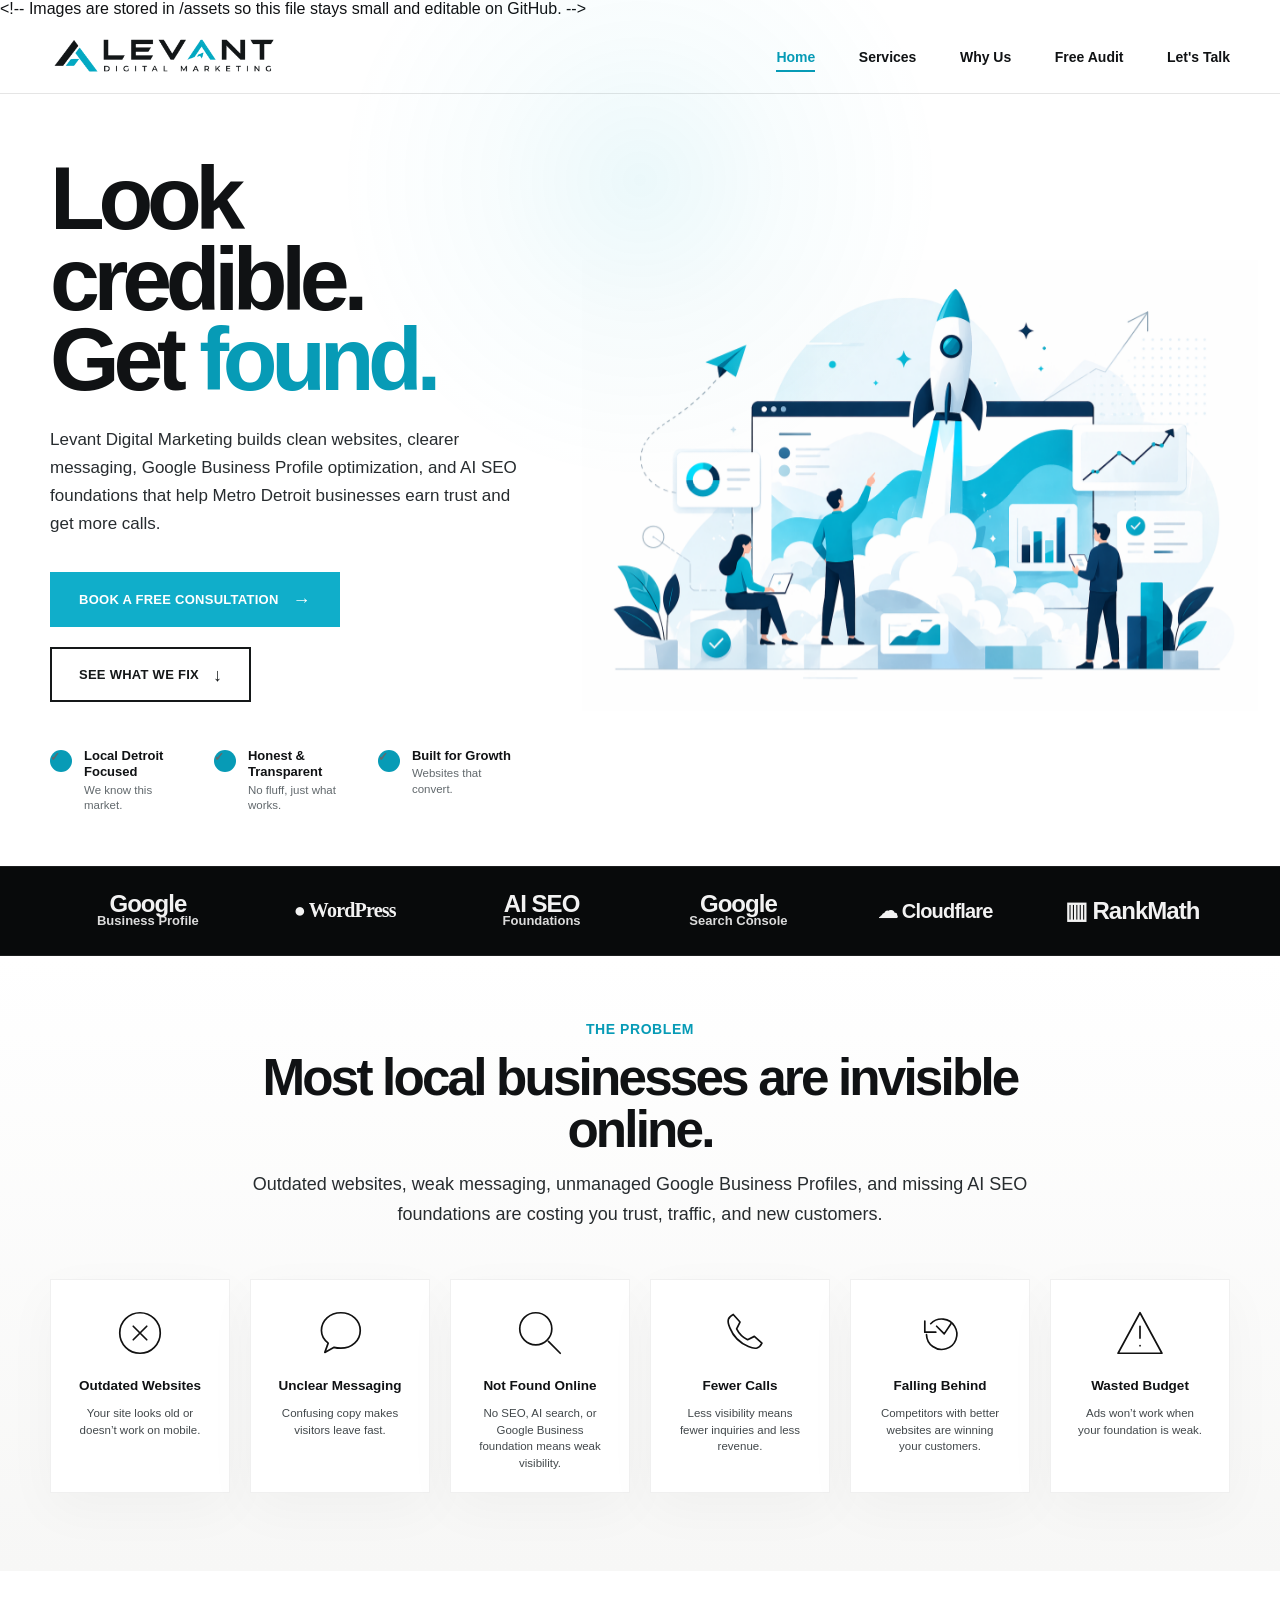
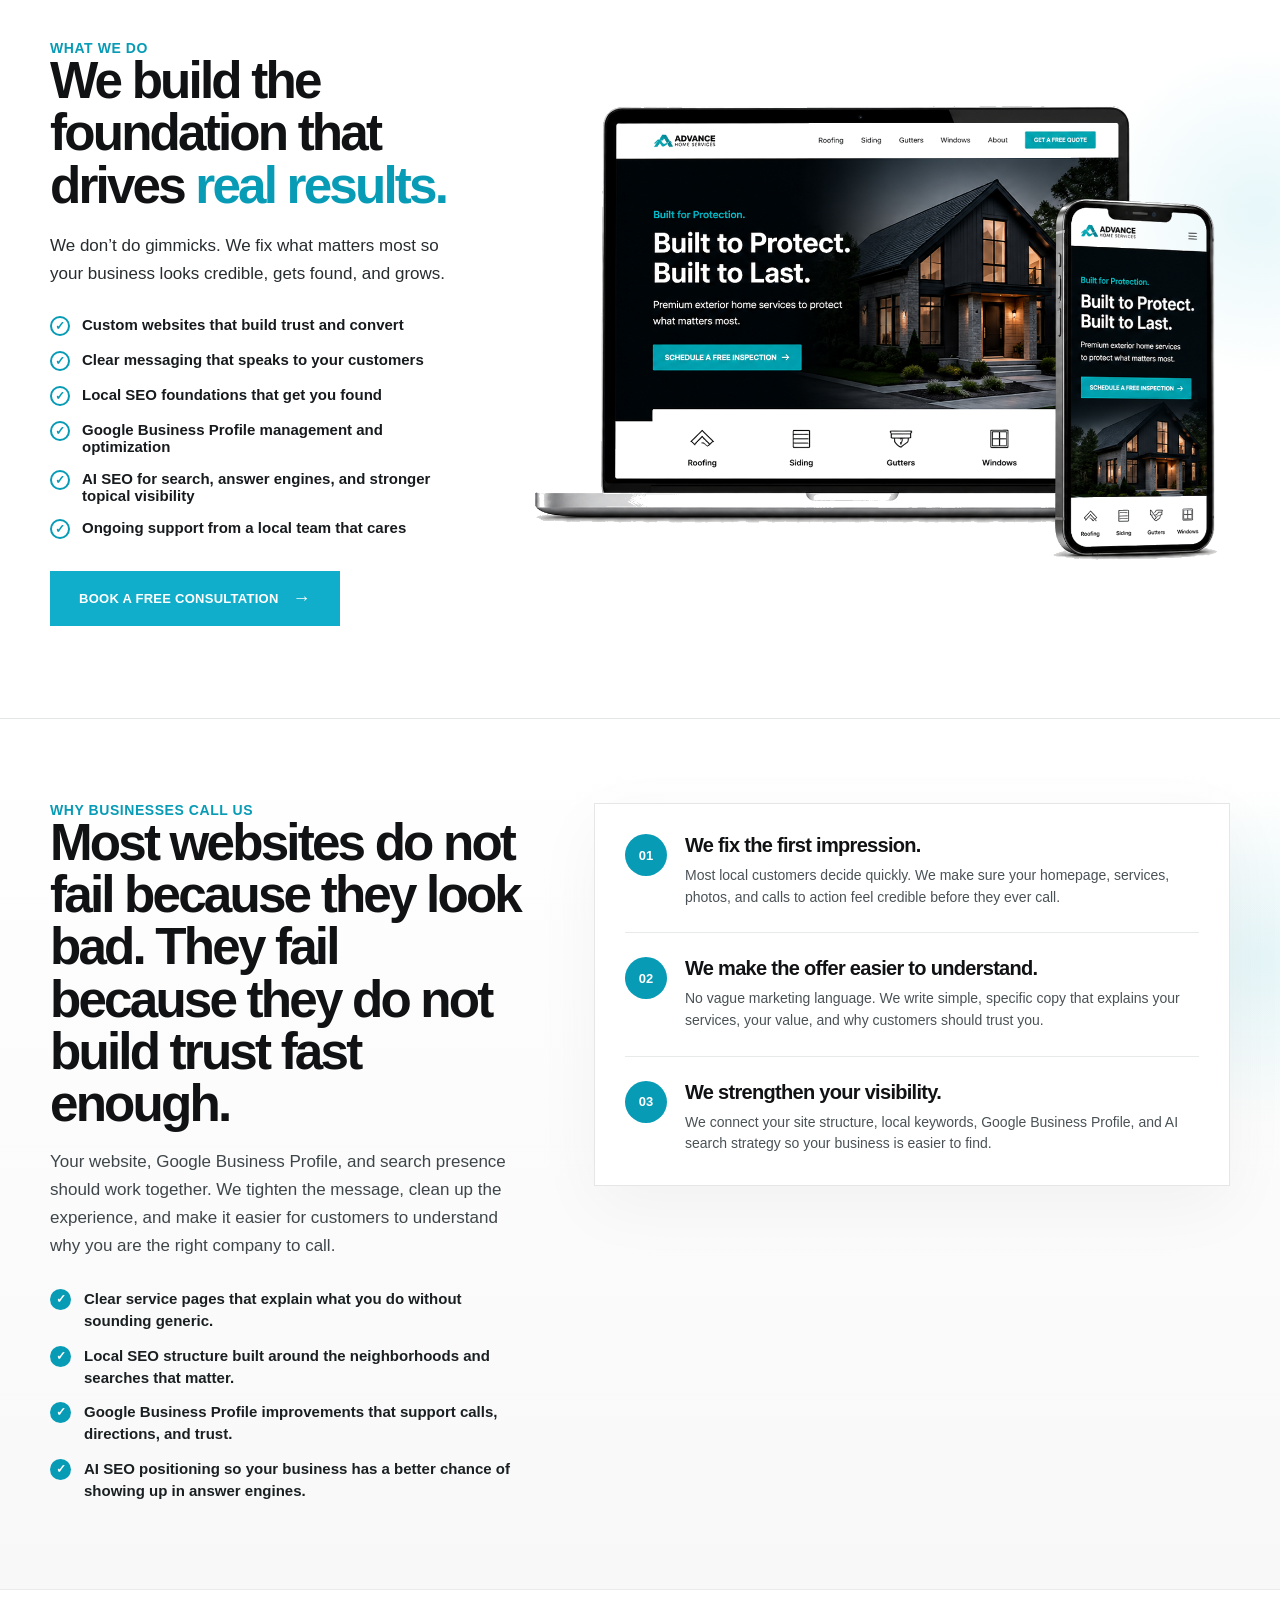
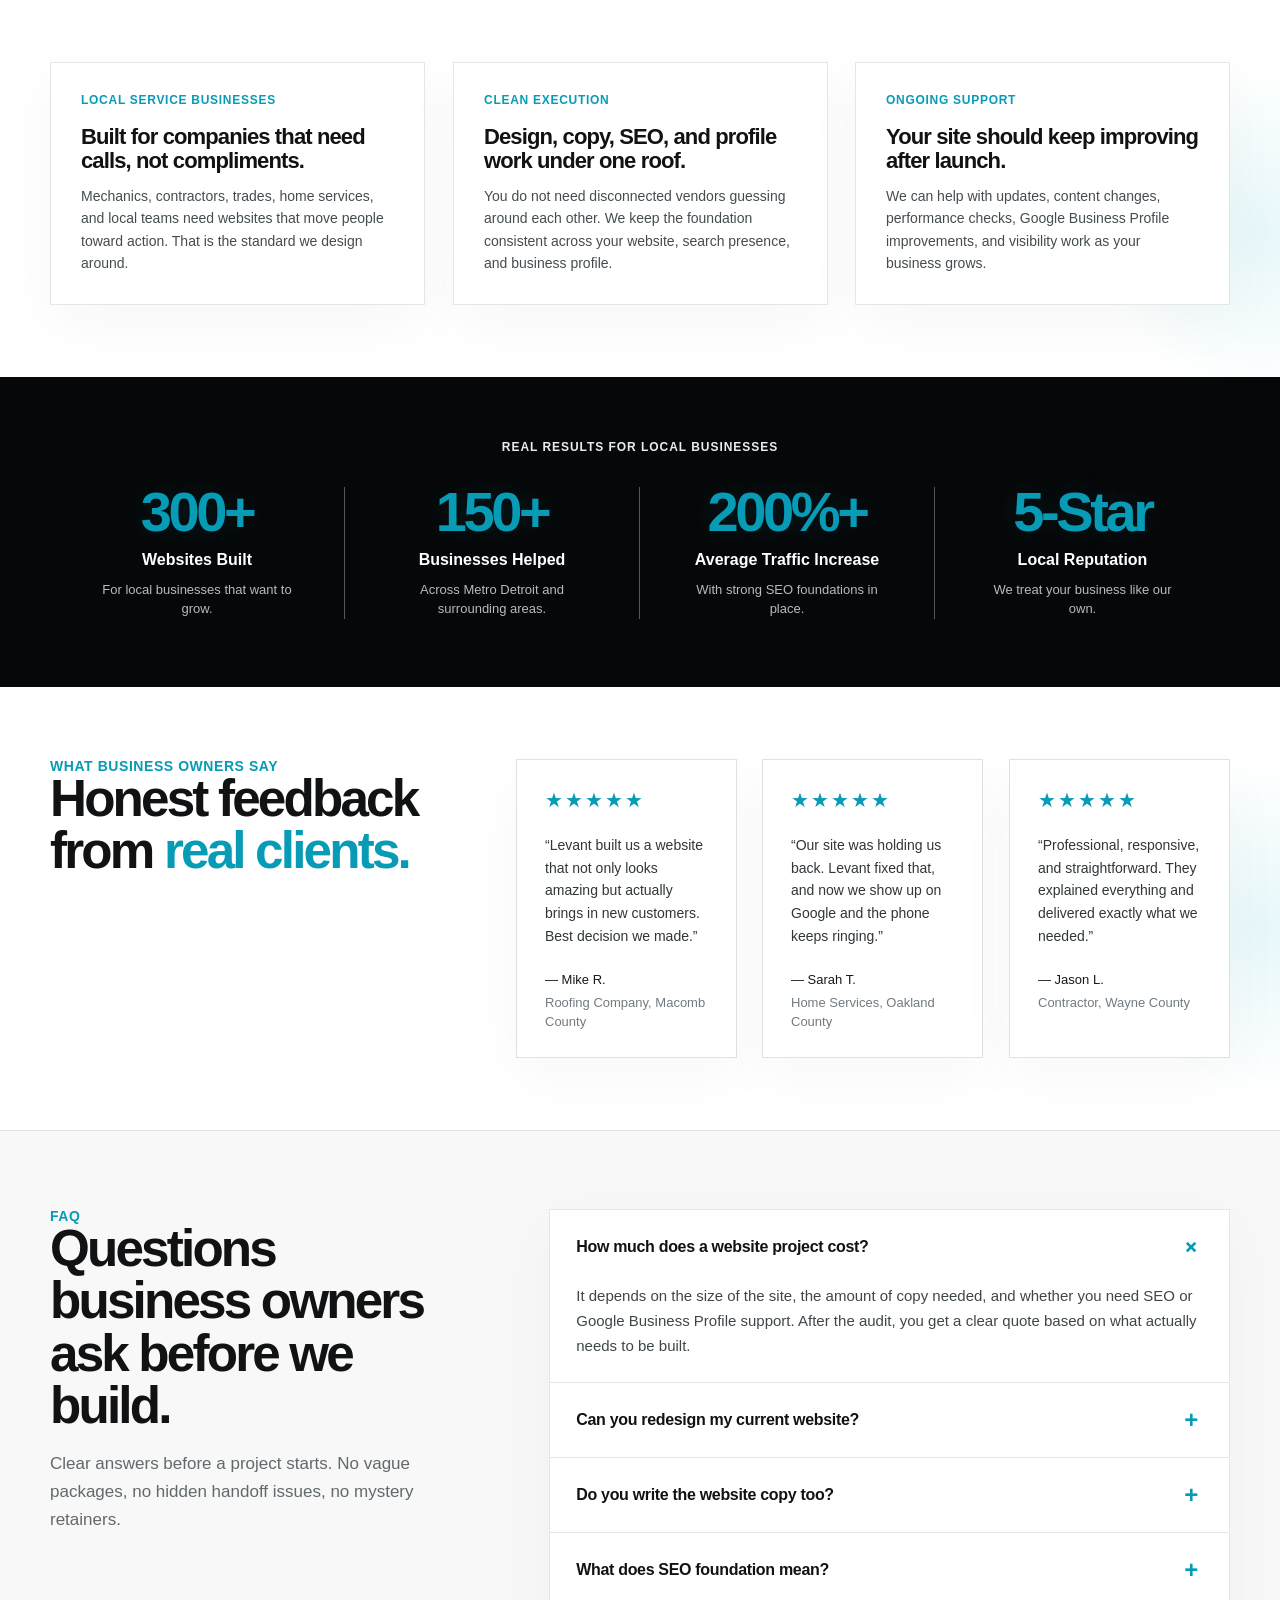
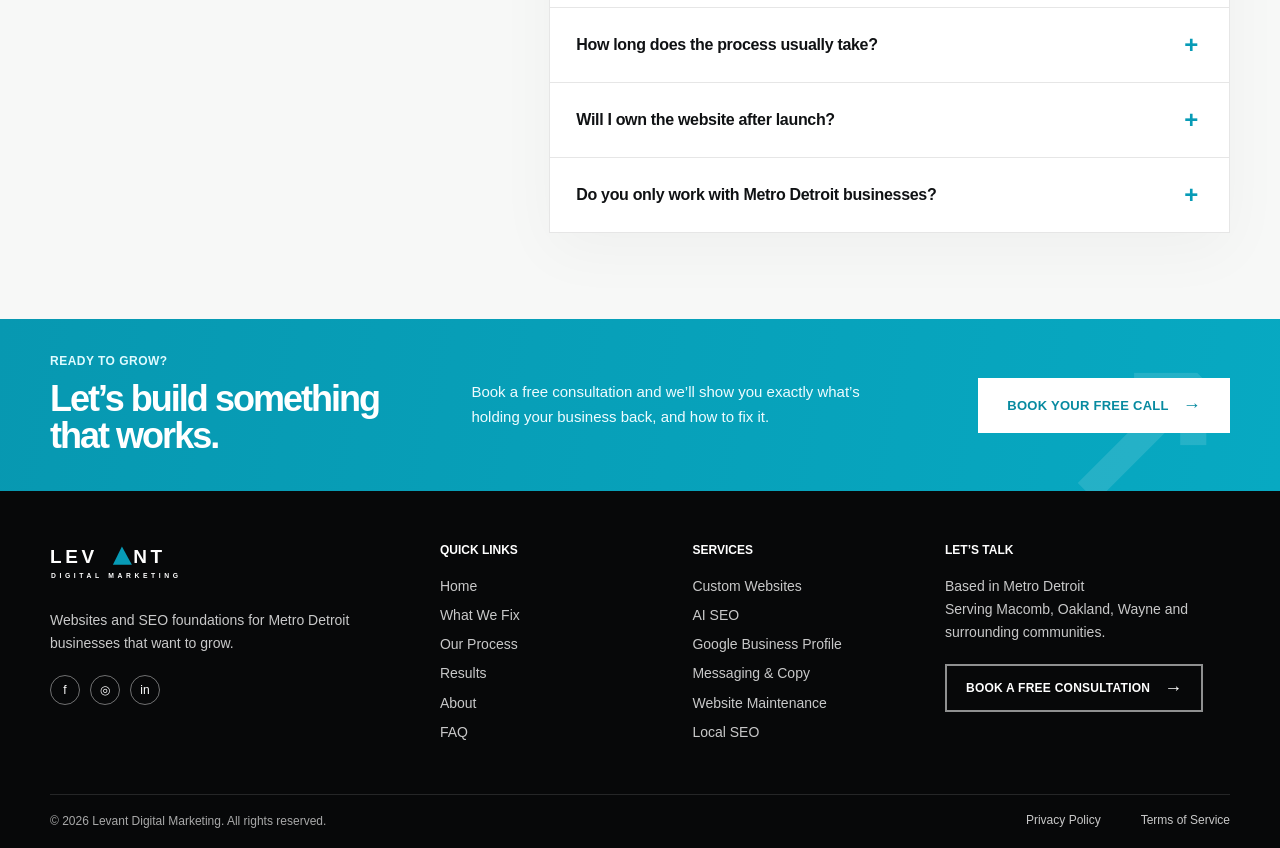
==== commit 2fbe5615: "Add files via upload" ====
--- a/index.html
+++ b/index.html
@@ -2,6 +2,8 @@
 
 <html lang="en">
 <head>
+  &lt;!-- Images are stored in /assets so this file stays small and editable on GitHub. --&gt;
+
 <meta charset="utf-8"/>
 <meta content="width=device-width, initial-scale=1.0" name="viewport"/>
 <title>Levant Digital Marketing | Websites, SEO, Messaging</title>
@@ -812,7 +814,7 @@
 <nav class="site-nav">
 <div class="wrap nav-inner">
 <a aria-label="Levant Digital Marketing home" class="brand" href="#">
-<img alt="Levant Digital Marketing logo" class="brand-mark" src="[data-uri]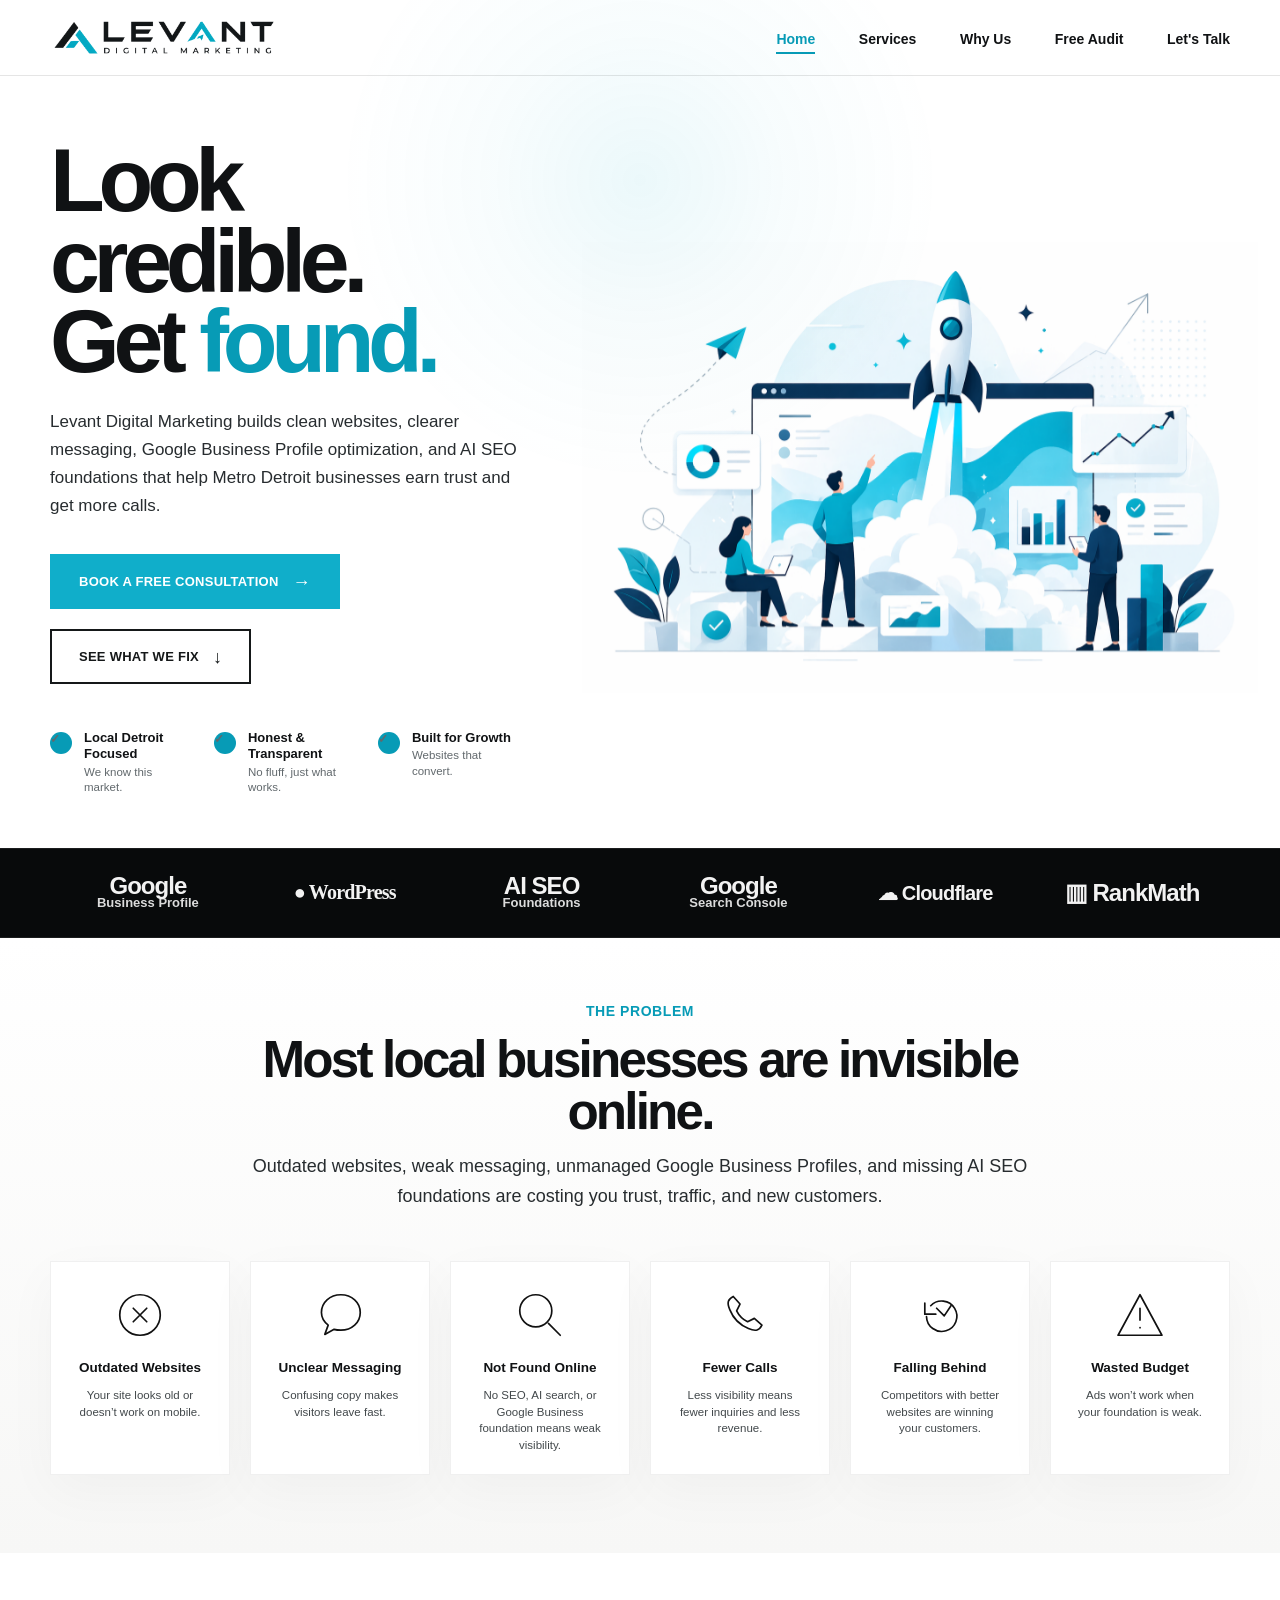
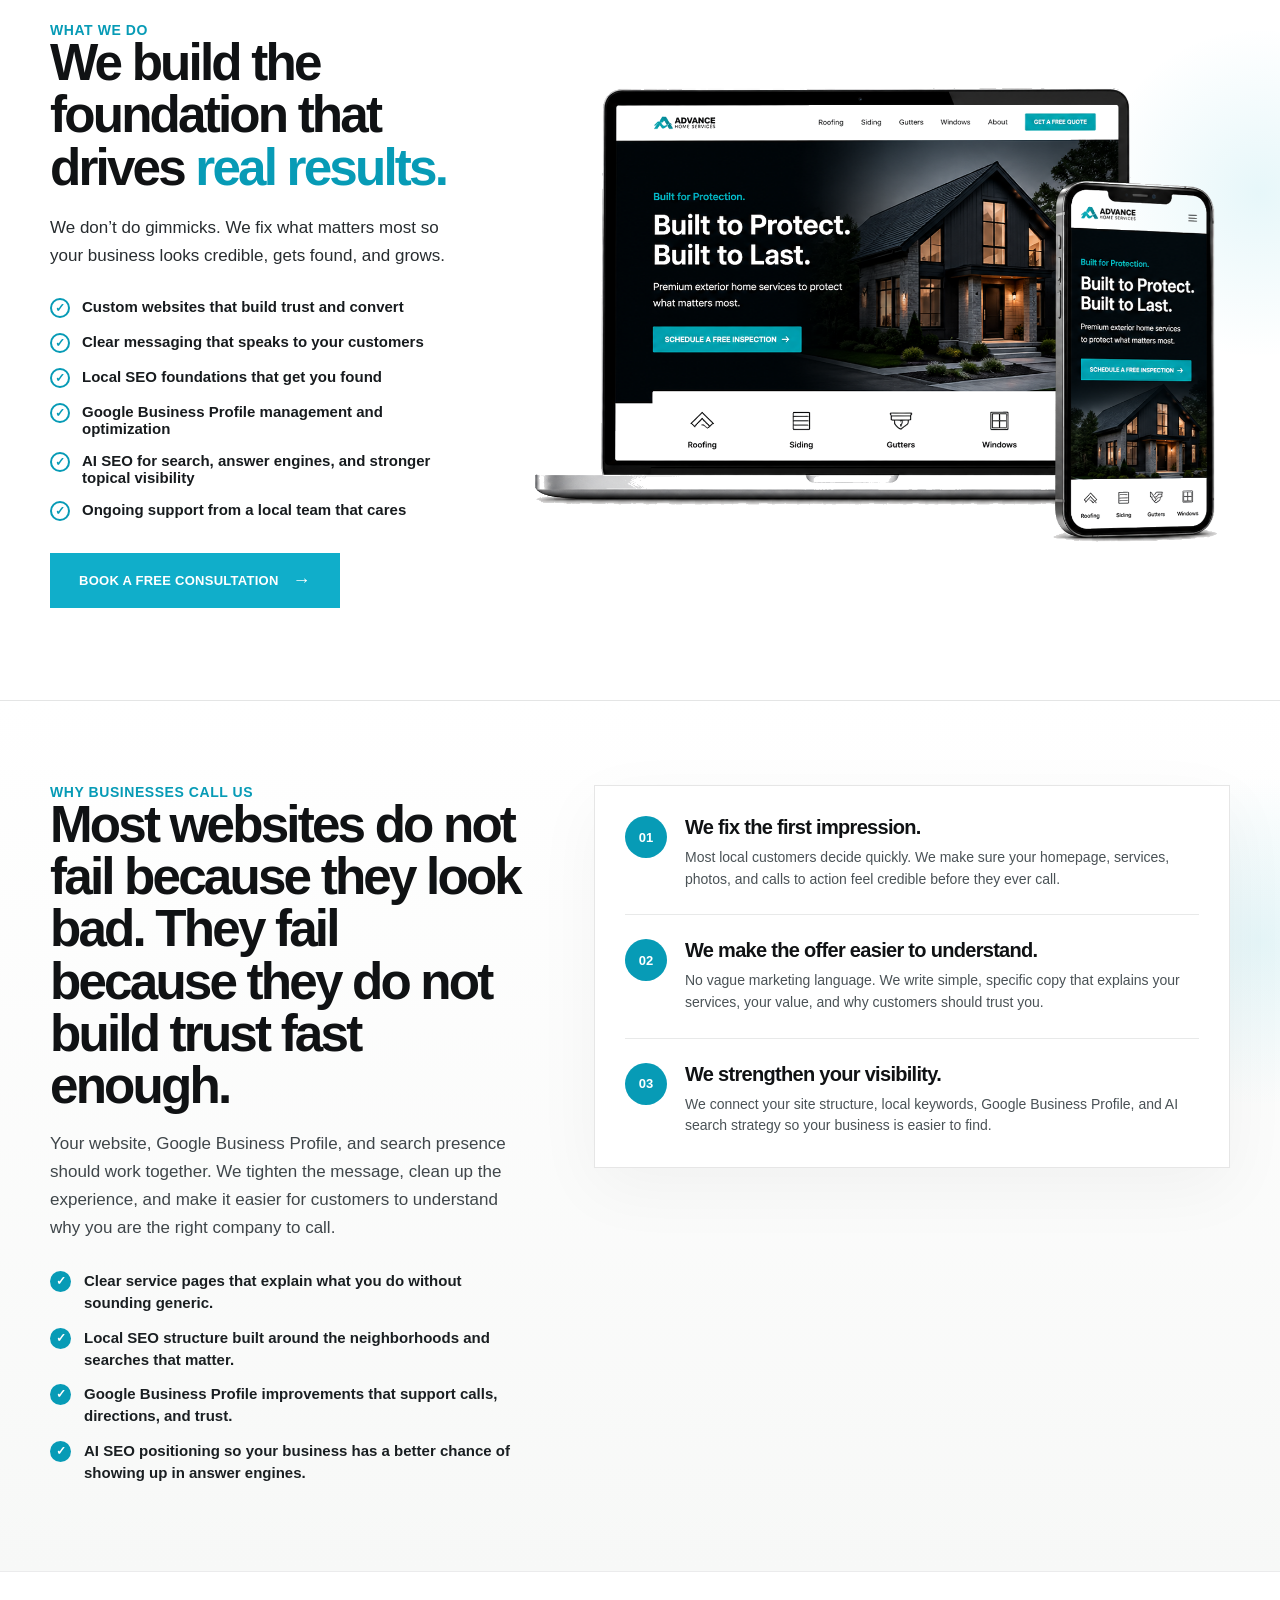
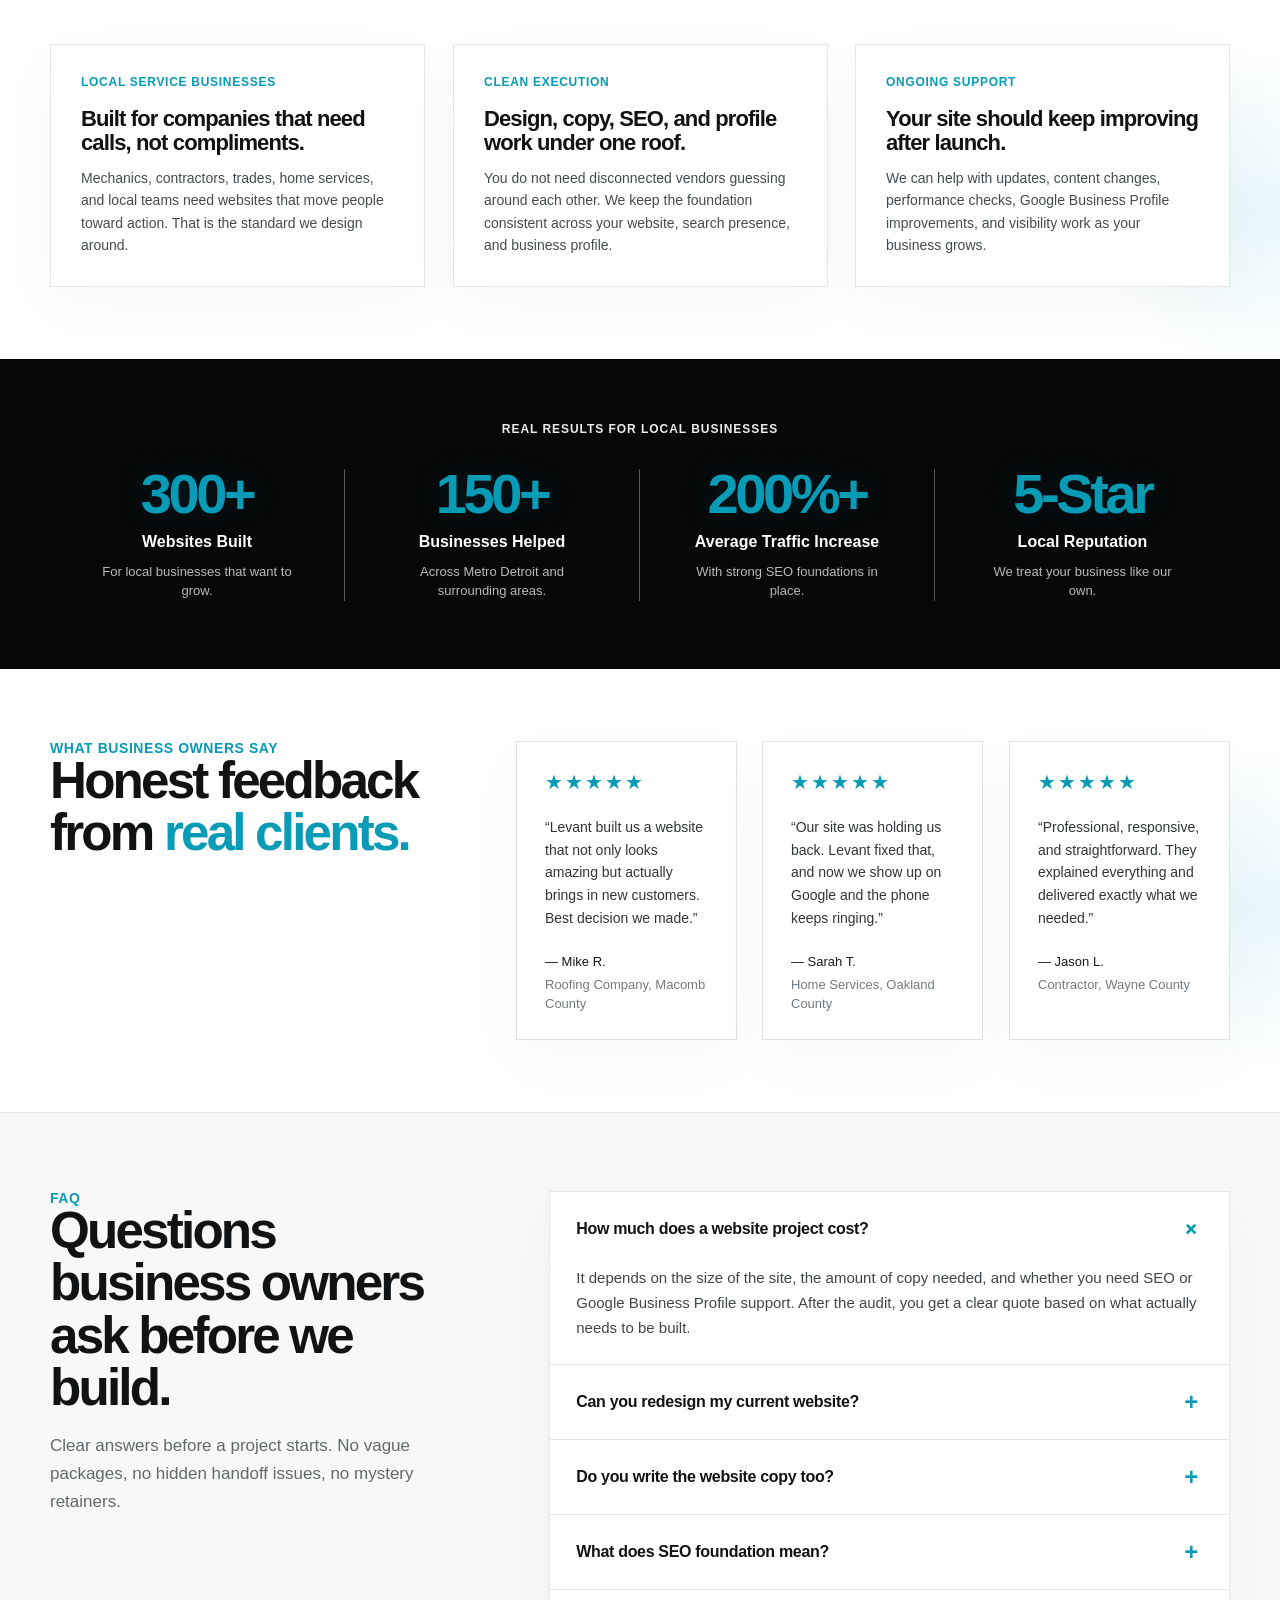
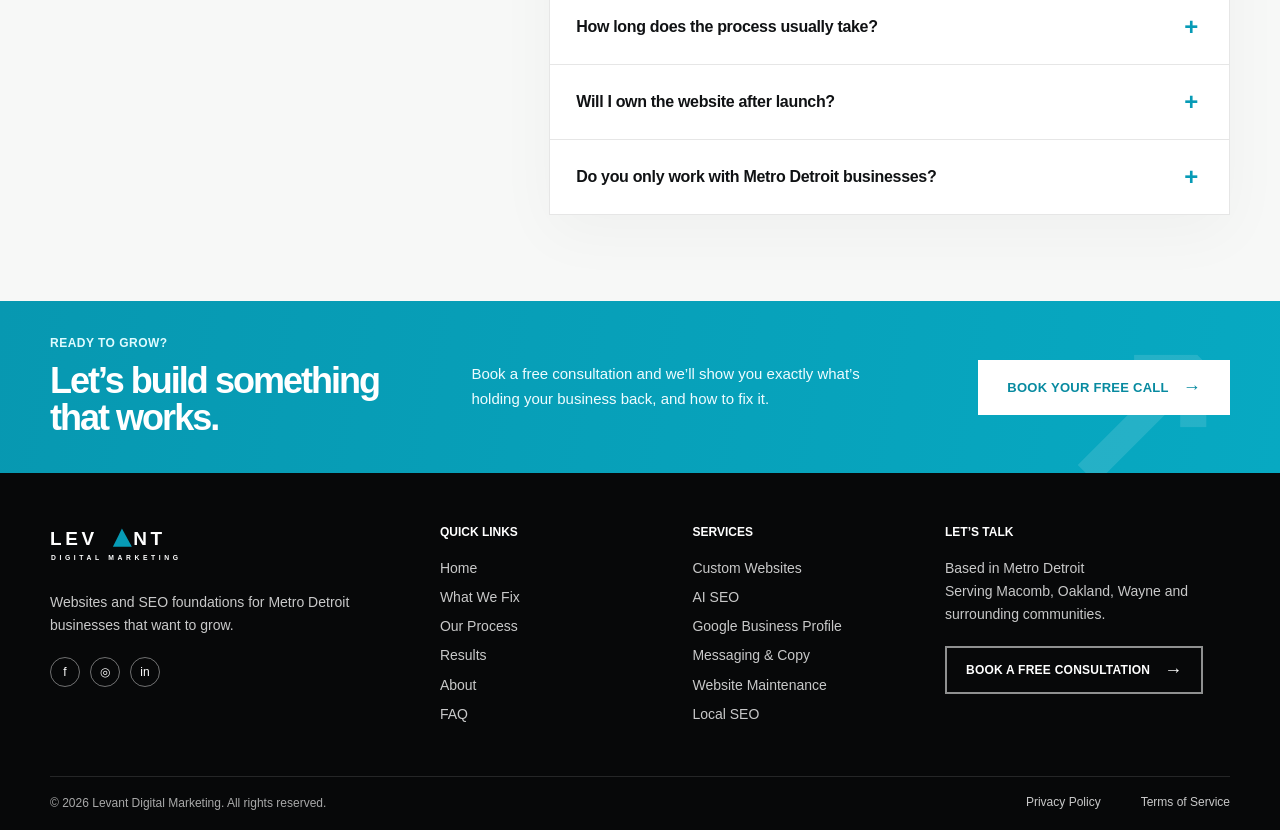
==== commit 16e02e9a: "Update index.html Removed comment about image storage for clarity." ====
--- a/index.html
+++ b/index.html
@@ -2,8 +2,6 @@
 
 <html lang="en">
 <head>
-  &lt;!-- Images are stored in /assets so this file stays small and editable on GitHub. --&gt;
-
 <meta charset="utf-8"/>
 <meta content="width=device-width, initial-scale=1.0" name="viewport"/>
 <title>Levant Digital Marketing | Websites, SEO, Messaging</title>
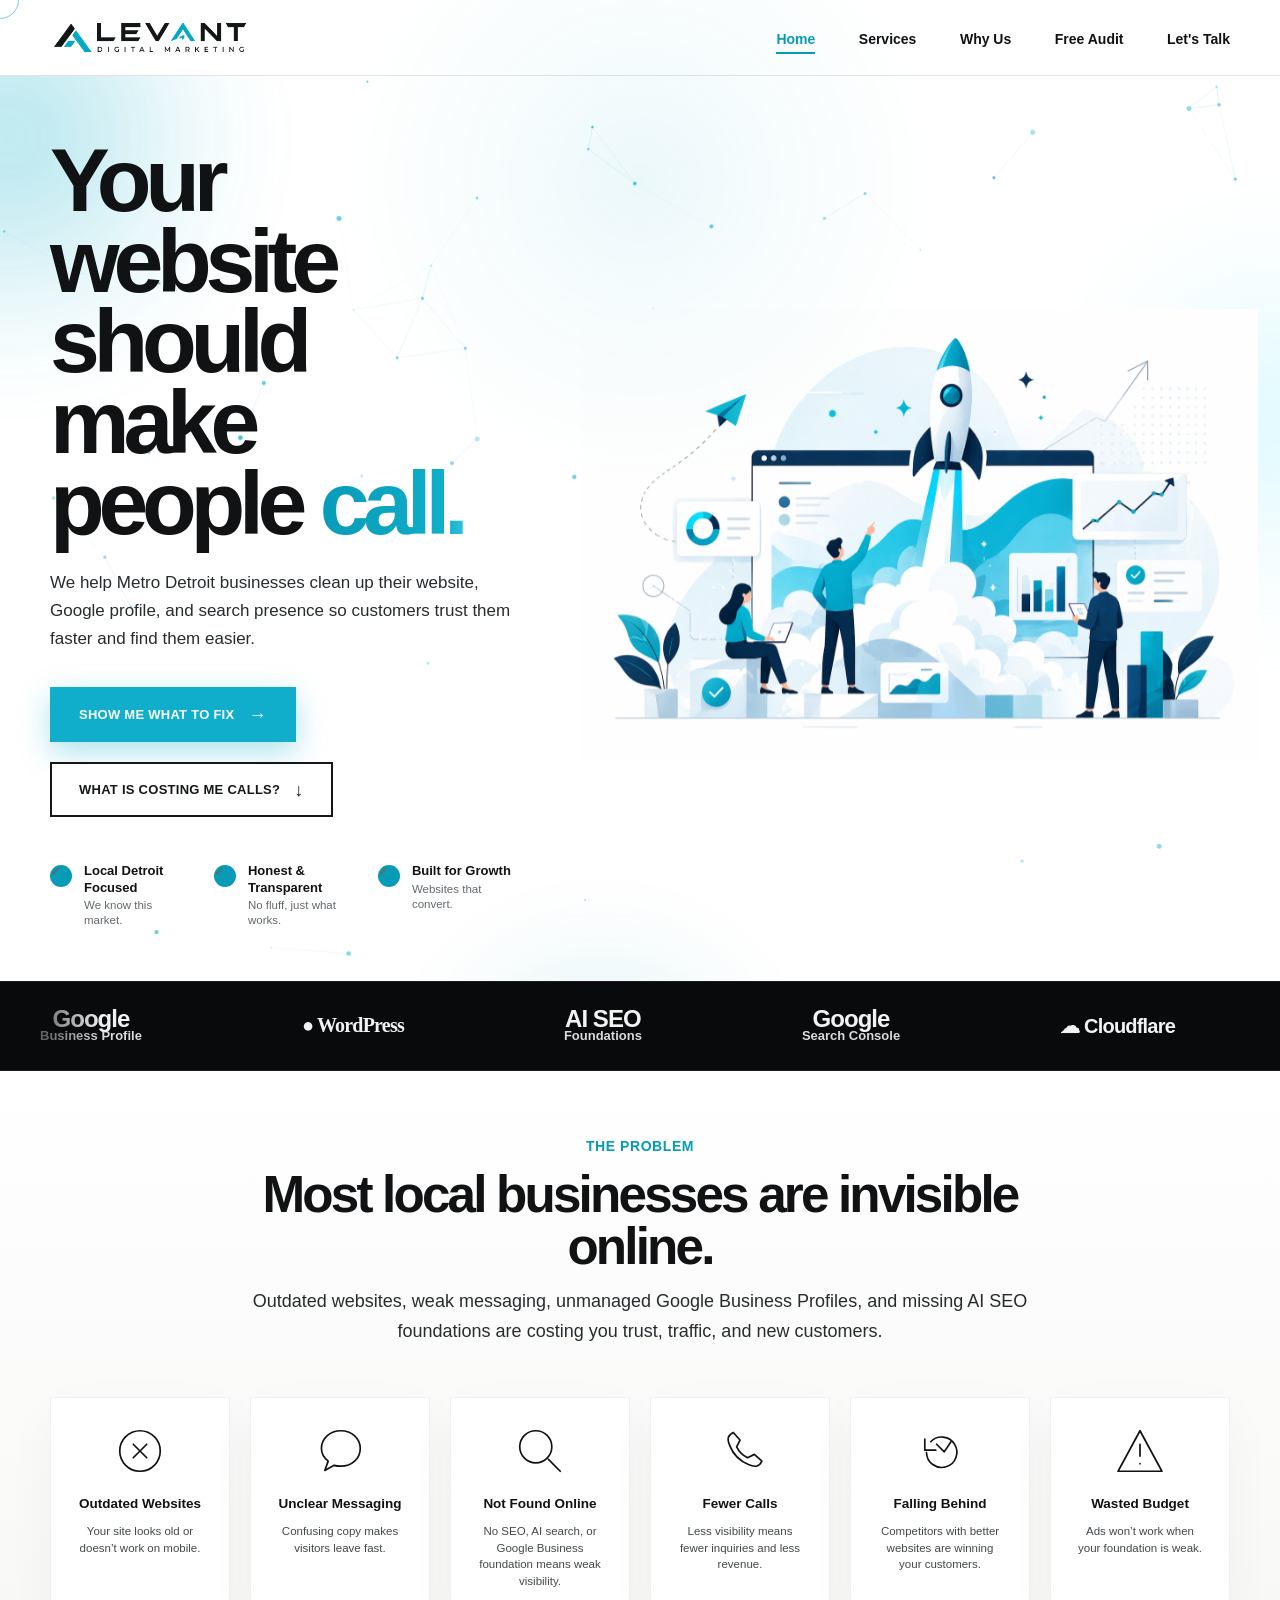
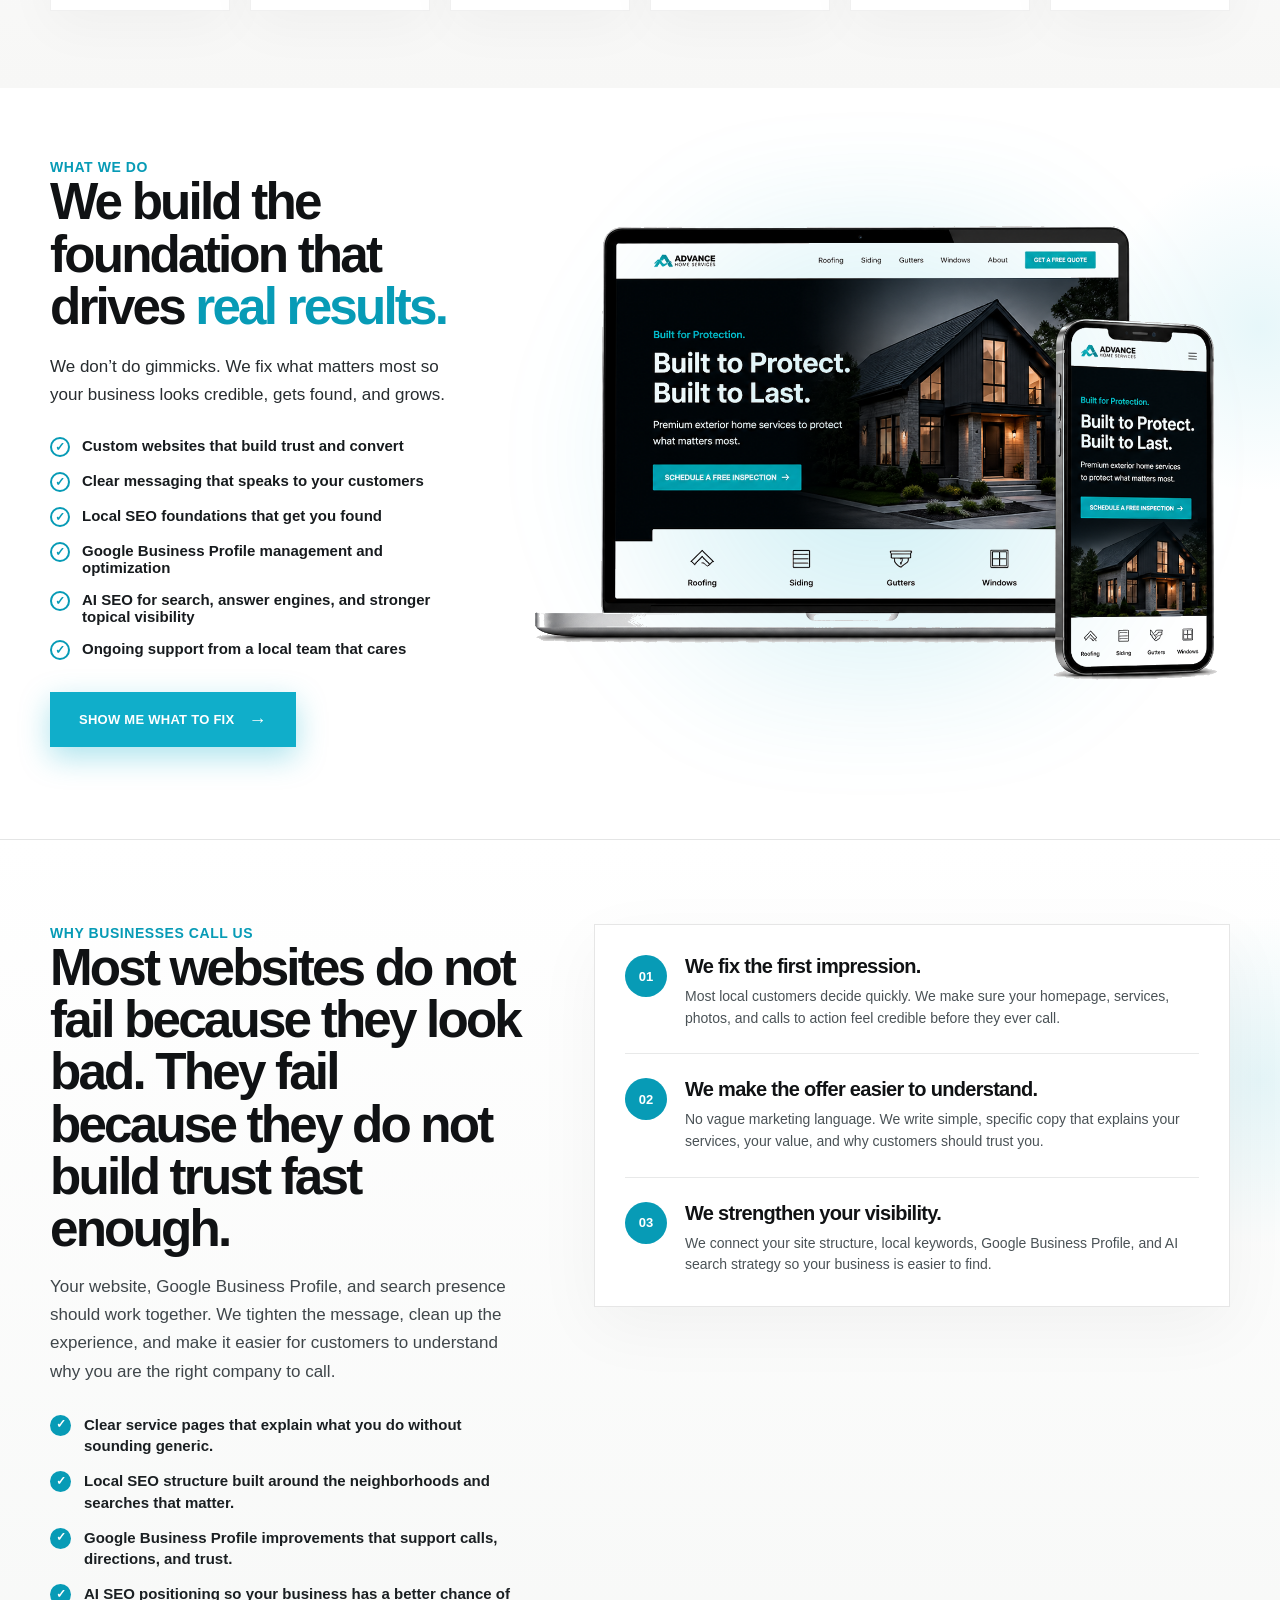
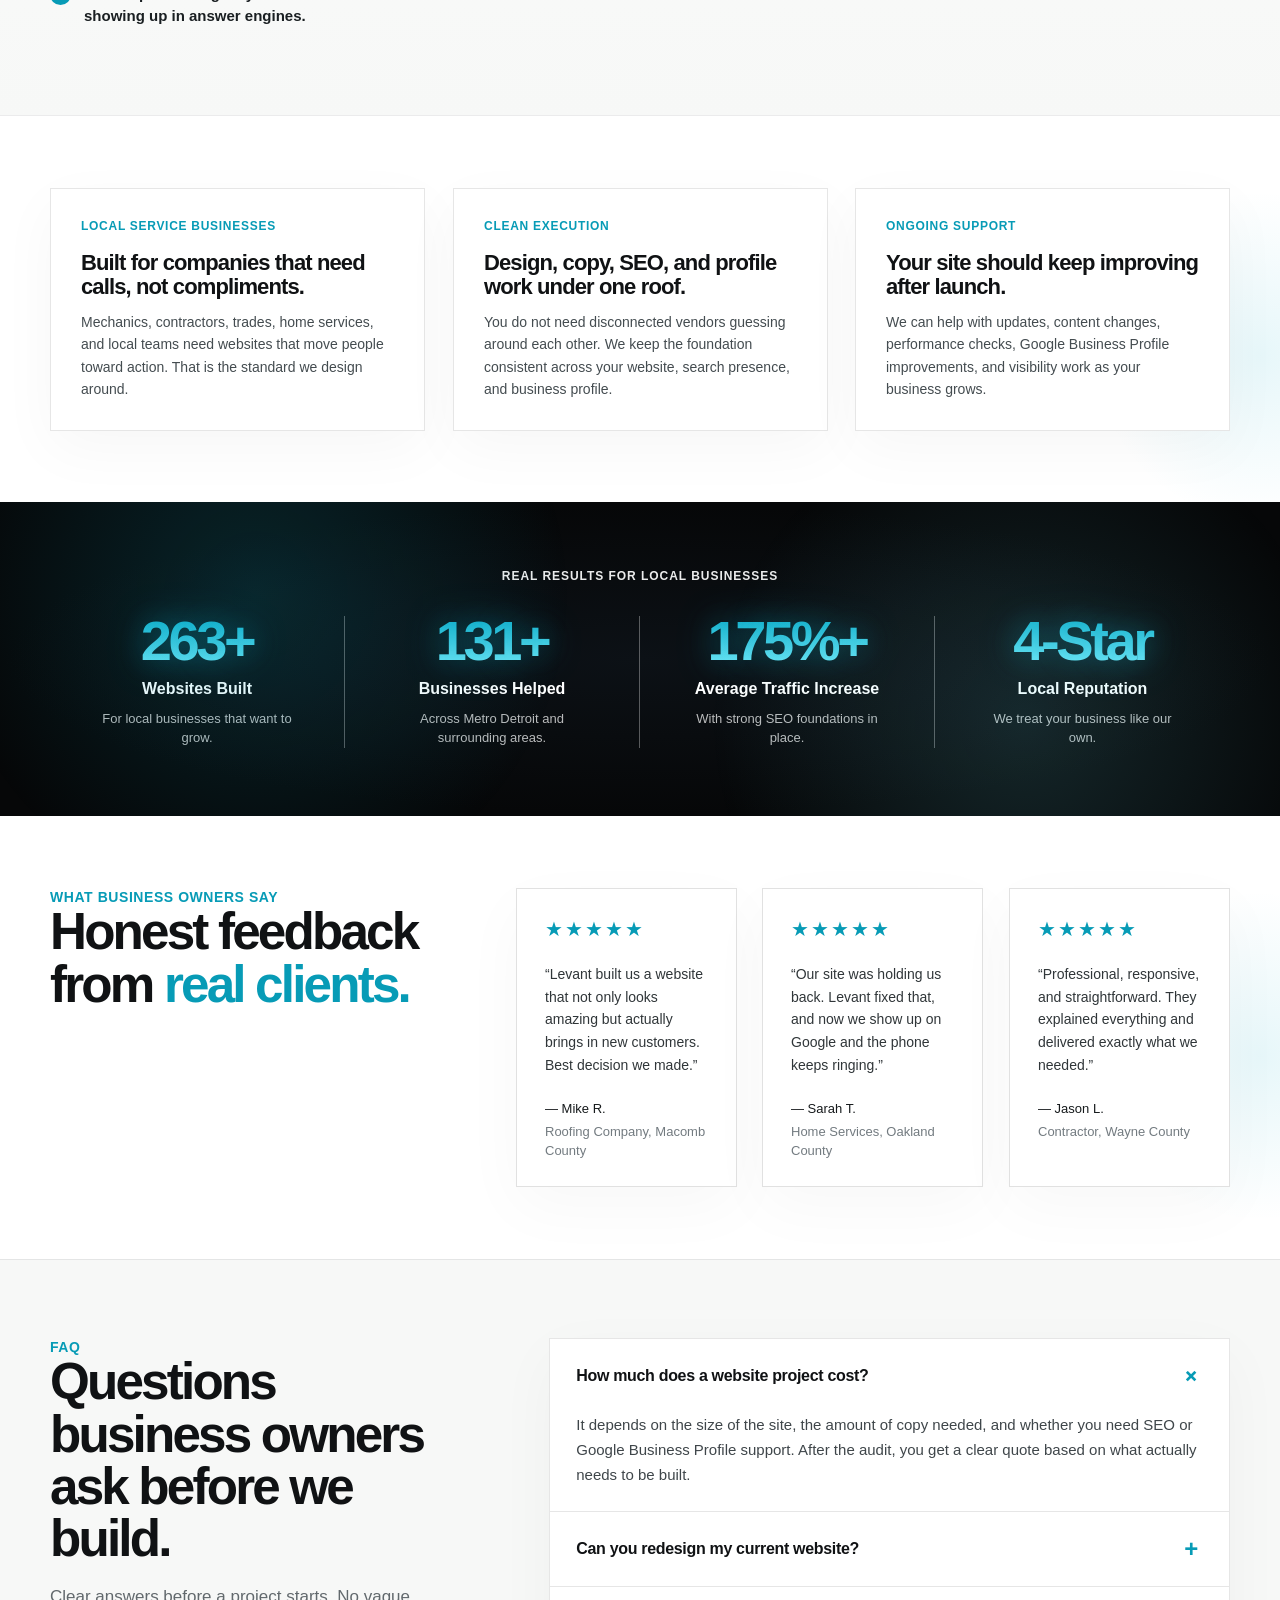
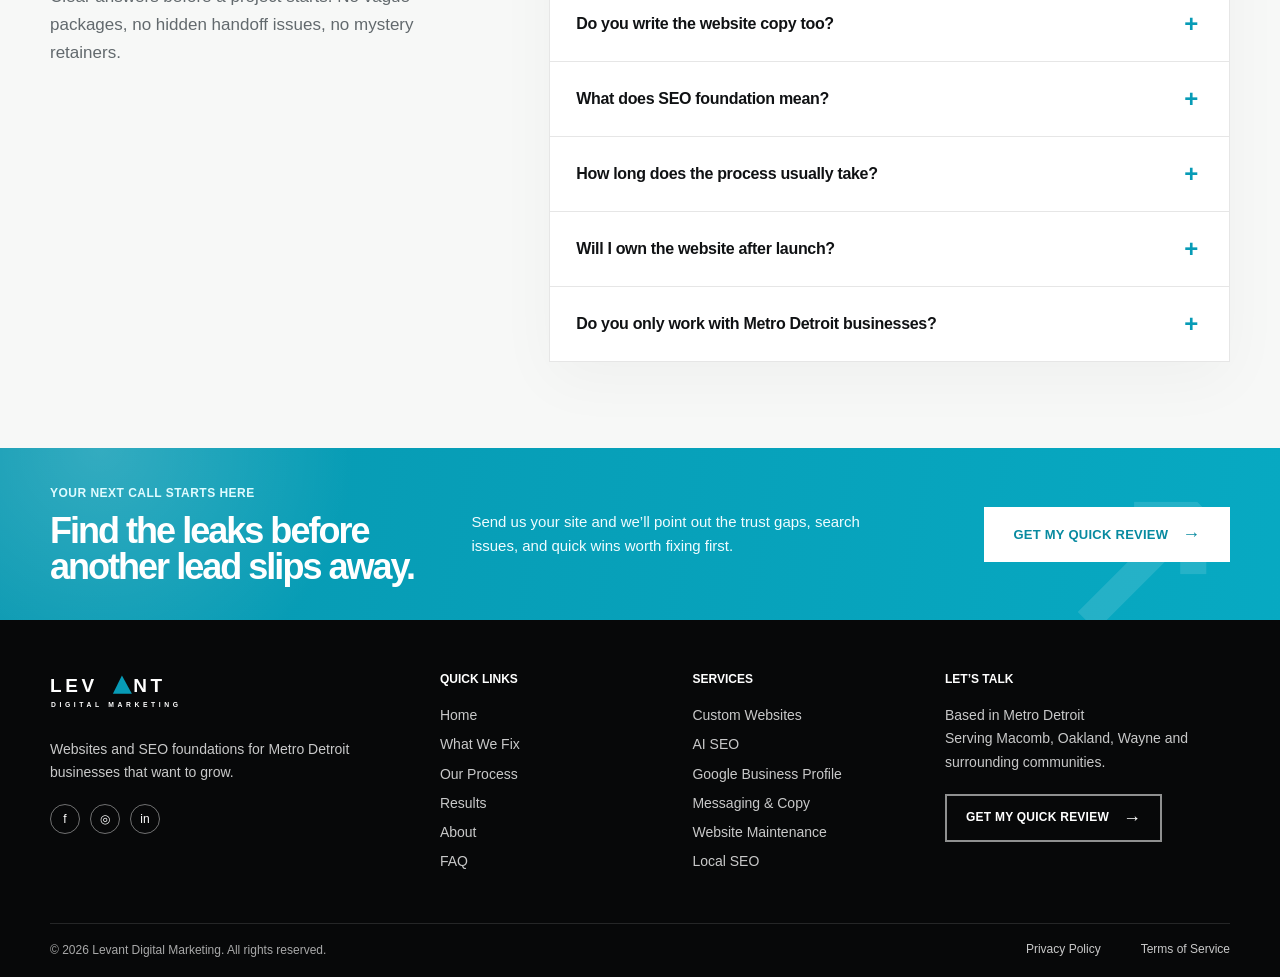
==== commit 6a1adc03: "Add files via upload" ====
--- a/index.html
+++ b/index.html
@@ -413,7 +413,7 @@
 
     /* Clean top-left logo image */
     .brand-mark {
-      width: 228px;
+      width: 200px;
       height: auto;
       display: block;
       object-fit: contain;
@@ -787,6 +787,389 @@
       0%, 42%, 100% { transform: translateX(-120%); opacity: 0; }
       52% { opacity: 1; }
       70% { transform: translateX(120%); opacity: 0; }
+    }
+
+    /* === OUT-OF-THIS-WORLD MOTION PACK === */
+
+    /* Scroll progress bar */
+    .scroll-progress {
+      position: fixed;
+      top: 0; left: 0;
+      height: 3px;
+      width: 0%;
+      z-index: 1000;
+      background: linear-gradient(90deg, #079bb6, #10aeca, #6ee7f7, #10aeca);
+      background-size: 300% 100%;
+      animation: gradientSlide 4s linear infinite;
+      box-shadow: 0 0 18px rgba(16,174,202,.65), 0 0 6px rgba(16,174,202,.9);
+      transition: width .12s linear;
+    }
+    @keyframes gradientSlide {
+      0% { background-position: 0% 50%; }
+      100% { background-position: 300% 50%; }
+    }
+
+    /* Cursor trail */
+    .cursor-dot {
+      position: fixed;
+      top: 0; left: 0;
+      width: 10px; height: 10px;
+      border-radius: 50%;
+      background: radial-gradient(circle, #10aeca, transparent 70%);
+      pointer-events: none;
+      z-index: 9998;
+      transform: translate(-50%, -50%);
+      mix-blend-mode: screen;
+      transition: width .25s ease, height .25s ease, opacity .25s ease;
+    }
+    .cursor-ring {
+      position: fixed;
+      top: 0; left: 0;
+      width: 38px; height: 38px;
+      border: 1.5px solid rgba(16,174,202,.55);
+      border-radius: 50%;
+      pointer-events: none;
+      z-index: 9998;
+      transform: translate(-50%, -50%);
+      transition: width .28s ease, height .28s ease, border-color .25s ease, transform .12s ease;
+    }
+    .cursor-dot.hover-active { width: 22px; height: 22px; opacity: .6; }
+    .cursor-ring.hover-active { width: 64px; height: 64px; border-color: rgba(16,174,202,.95); }
+    @media (max-width: 1040px) {
+      .cursor-dot, .cursor-ring { display: none; }
+    }
+
+    /* Hero aurora background */
+    .hero {
+      isolation: isolate;
+    }
+    .hero .aurora {
+      position: absolute;
+      inset: -10%;
+      z-index: 0;
+      pointer-events: none;
+      filter: blur(60px);
+      opacity: .85;
+    }
+    .hero .aurora span {
+      position: absolute;
+      border-radius: 50%;
+      mix-blend-mode: multiply;
+      animation: blobFloat 18s ease-in-out infinite;
+    }
+    .hero .aurora span:nth-child(1) {
+      width: 520px; height: 520px;
+      left: -8%; top: -10%;
+      background: radial-gradient(circle, rgba(16,174,202,.45), transparent 60%);
+    }
+    .hero .aurora span:nth-child(2) {
+      width: 440px; height: 440px;
+      right: -6%; top: 20%;
+      background: radial-gradient(circle, rgba(110,231,247,.35), transparent 60%);
+      animation-delay: -6s;
+    }
+    .hero .aurora span:nth-child(3) {
+      width: 380px; height: 380px;
+      left: 35%; bottom: -20%;
+      background: radial-gradient(circle, rgba(7,155,182,.3), transparent 60%);
+      animation-delay: -12s;
+    }
+    @keyframes blobFloat {
+      0%, 100% { transform: translate(0,0) scale(1); }
+      33% { transform: translate(60px, -40px) scale(1.1); }
+      66% { transform: translate(-40px, 50px) scale(.95); }
+    }
+
+    /* Particle canvas */
+    .particle-canvas {
+      position: absolute;
+      inset: 0;
+      width: 100%;
+      height: 100%;
+      z-index: 0;
+      pointer-events: none;
+    }
+    .hero .hero-grid { z-index: 2; }
+
+    /* Headline shimmer + letter reveal */
+    .h1 .cyan {
+      background: linear-gradient(90deg, #079bb6 0%, #10aeca 35%, #6ee7f7 50%, #10aeca 65%, #079bb6 100%);
+      background-size: 250% 100%;
+      -webkit-background-clip: text;
+      background-clip: text;
+      -webkit-text-fill-color: transparent;
+      animation: shimmerText 3.2s linear infinite;
+    }
+    @keyframes shimmerText {
+      0% { background-position: 200% 50%; }
+      100% { background-position: -200% 50%; }
+    }
+    .letter-anim {
+      display: inline-block;
+      opacity: 0;
+      transform: translateY(30px) rotateX(-60deg);
+      animation: letterIn .65s var(--ease-out) forwards;
+    }
+    @keyframes letterIn {
+      to { opacity: 1; transform: translateY(0) rotateX(0); }
+    }
+
+    /* Magnetic + glow primary button */
+    .btn.primary {
+      position: relative;
+      box-shadow: 0 10px 30px rgba(16,174,202,.35), 0 0 0 0 rgba(16,174,202,.6);
+      animation: ctaPulse 2.6s ease-in-out infinite;
+    }
+    @keyframes ctaPulse {
+      0%, 100% { box-shadow: 0 10px 30px rgba(16,174,202,.35), 0 0 0 0 rgba(16,174,202,.55); }
+      50% { box-shadow: 0 14px 38px rgba(16,174,202,.55), 0 0 0 14px rgba(16,174,202,0); }
+    }
+    .btn { transition: transform .25s var(--ease-out), box-shadow .3s ease, background .25s ease; }
+
+    /* 3D tilt cards */
+    .problem-card, .trust-card, .quote, .proof-panel, .stat {
+      transform-style: preserve-3d;
+      perspective: 900px;
+    }
+    .problem-card.tilt-active,
+    .trust-card.tilt-active,
+    .quote.tilt-active {
+      transition: transform .12s ease-out, box-shadow .25s ease;
+    }
+
+    /* Animated card border glow on hover */
+    .problem-card, .trust-card, .quote {
+      position: relative;
+    }
+    .problem-card::after,
+    .trust-card::after,
+    .quote::after {
+      content: "";
+      position: absolute;
+      inset: 0;
+      pointer-events: none;
+      border-radius: inherit;
+      background: linear-gradient(135deg, rgba(16,174,202,.6), transparent 40%, transparent 60%, rgba(16,174,202,.6));
+      opacity: 0;
+      transition: opacity .3s ease;
+      mix-blend-mode: overlay;
+    }
+    .problem-card:hover::after,
+    .trust-card:hover::after,
+    .quote:hover::after {
+      opacity: 1;
+    }
+
+    /* Marquee tool strip */
+    .tool-strip { position: relative; }
+    .tool-grid {
+      animation: marquee 28s linear infinite;
+      width: max-content;
+      display: flex !important;
+      gap: 80px;
+      padding: 0 40px;
+    }
+    .tool-strip .wrap {
+      width: 100%;
+      max-width: none;
+      padding: 0;
+      overflow: hidden;
+      mask-image: linear-gradient(90deg, transparent, #000 8%, #000 92%, transparent);
+      -webkit-mask-image: linear-gradient(90deg, transparent, #000 8%, #000 92%, transparent);
+    }
+    .tool-grid .tool { flex: 0 0 auto; padding: 0 40px; }
+    @keyframes marquee {
+      0% { transform: translateX(0); }
+      100% { transform: translateX(-50%); }
+    }
+    .tool-strip:hover .tool-grid { animation-play-state: paused; }
+
+    /* Stats animated number glow */
+    .stat b {
+      background: linear-gradient(180deg, #10aeca, #6ee7f7);
+      -webkit-background-clip: text;
+      background-clip: text;
+      -webkit-text-fill-color: transparent;
+      filter: drop-shadow(0 0 18px rgba(16,174,202,.4));
+    }
+    .stats {
+      background: radial-gradient(ellipse at center, #0c1116 0%, #060708 70%);
+    }
+    .stats::after {
+      content: "";
+      position: absolute;
+      inset: 0;
+      background-image:
+        radial-gradient(circle at 20% 30%, rgba(16,174,202,.18), transparent 30%),
+        radial-gradient(circle at 80% 70%, rgba(110,231,247,.14), transparent 30%);
+      pointer-events: none;
+      animation: statsBgShift 12s ease-in-out infinite alternate;
+    }
+    @keyframes statsBgShift {
+      0% { transform: translate(0,0); }
+      100% { transform: translate(-20px, 18px); }
+    }
+
+    /* Foundation morphing blob */
+    .foundation .device-shot {
+      position: relative;
+    }
+    .foundation .device-shot::before {
+      content: "";
+      position: absolute;
+      inset: -8% -10%;
+      z-index: -1;
+      background: radial-gradient(circle, rgba(16,174,202,.22), transparent 65%);
+      filter: blur(40px);
+      animation: blobMorph 9s ease-in-out infinite;
+    }
+    @keyframes blobMorph {
+      0%, 100% { border-radius: 60% 40% 50% 50% / 50% 60% 40% 50%; transform: scale(1) rotate(0); }
+      50% { border-radius: 40% 60% 40% 60% / 60% 40% 60% 40%; transform: scale(1.08) rotate(8deg); }
+    }
+
+    /* CTA band rocket trail */
+    .cta-band {
+      background: linear-gradient(100deg, #0798b1, #07a9c2, #10aeca, #07a9c2);
+      background-size: 300% 100%;
+      animation: ctaGradient 8s ease-in-out infinite;
+    }
+    @keyframes ctaGradient {
+      0%, 100% { background-position: 0% 50%; }
+      50% { background-position: 100% 50%; }
+    }
+    .cta-band::before {
+      content: "";
+      position: absolute;
+      width: 600px; height: 600px;
+      border-radius: 50%;
+      background: radial-gradient(circle, rgba(255,255,255,.18), transparent 60%);
+      top: -300px; left: -200px;
+      animation: ctaOrb 14s ease-in-out infinite;
+      pointer-events: none;
+    }
+    @keyframes ctaOrb {
+      0%, 100% { transform: translate(0,0); }
+      50% { transform: translate(80vw, 80px); }
+    }
+
+    /* FAQ slide-in answer */
+    .faq-answer p {
+      transform: translateY(-6px);
+      opacity: 0;
+      transition: opacity .3s ease, transform .3s ease;
+    }
+    .faq-item.open .faq-answer p {
+      transform: translateY(0);
+      opacity: 1;
+      transition-delay: .12s;
+    }
+
+    /* Reveal variants */
+    .reveal-left { opacity: 0; transform: translateX(-40px); transition: opacity .8s var(--ease-out), transform .8s var(--ease-out); }
+    .reveal-left.is-visible { opacity: 1; transform: translateX(0); }
+    .reveal-scale { opacity: 0; transform: scale(.92); transition: opacity .8s var(--ease-out), transform .8s var(--ease-out); }
+    .reveal-scale.is-visible { opacity: 1; transform: scale(1); }
+
+    /* Logo shimmer on hover */
+    .brand-mark { transition: transform .4s var(--ease-out), filter .4s ease; }
+    .brand:hover .brand-mark { transform: scale(1.05); filter: drop-shadow(0 0 12px rgba(16,174,202,.5)); }
+
+    /* Nav link hover slide underline */
+    .nav-links a:not(.active):not(.book-btn)::after {
+      content: "";
+      position: absolute;
+      left: 0; right: 0; bottom: 20px;
+      height: 2px;
+      background: var(--cyan);
+      transform: scaleX(0);
+      transform-origin: left;
+      transition: transform .25s ease;
+    }
+    .nav-links a:not(.active):not(.book-btn):hover { color: var(--cyan); }
+    .nav-links a:not(.active):not(.book-btn):hover::after { transform: scaleX(1); }
+
+    /* Section dividers */
+    .problem, .foundation, .local-proof, .trust-strip, .testimonials, .faq-section {
+      position: relative;
+    }
+
+    /* Eyebrow tag glow */
+    .eyebrow {
+      position: relative;
+      display: inline-block;
+    }
+
+    /* Mobile drawer */
+    .mobile-drawer {
+      position: fixed;
+      inset: 0;
+      z-index: 200;
+      background: rgba(7, 9, 10, .97);
+      -webkit-backdrop-filter: blur(20px);
+      backdrop-filter: blur(20px);
+      transform: translateX(100%);
+      transition: transform .35s var(--ease-out);
+      display: flex;
+      flex-direction: column;
+      padding: 96px 28px 32px;
+      overflow-y: auto;
+      visibility: hidden;
+    }
+    body.drawer-open .mobile-drawer { transform: translateX(0); visibility: visible; }
+    body.drawer-open { overflow: hidden; }
+    .mobile-drawer a {
+      color: #fff !important;
+      font-family: "Satoshi", "General Sans", sans-serif;
+      font-size: 28px;
+      font-weight: 900;
+      letter-spacing: -.03em;
+      padding: 18px 4px;
+      border-bottom: 1px solid rgba(255, 255, 255, .1);
+      display: block;
+      background: transparent !important;
+      height: auto !important;
+      box-shadow: none !important;
+    }
+    .mobile-drawer a::after { display: none !important; }
+    .mobile-drawer a:hover, .mobile-drawer a:active { color: var(--cyan-bright) !important; }
+    .drawer-close {
+      position: absolute;
+      top: 22px;
+      right: 22px;
+      width: 44px;
+      height: 44px;
+      background: transparent;
+      border: 1px solid rgba(255, 255, 255, .25);
+      color: #fff;
+      font-size: 24px;
+      line-height: 1;
+      cursor: pointer;
+      display: grid;
+      place-items: center;
+      border-radius: 50%;
+    }
+    .mobile-btn { cursor: pointer; z-index: 201; position: relative; }
+    @media (min-width: 1041px) { .mobile-drawer { display: none !important; } }
+
+    /* Mobile performance */
+    @media (max-width: 1040px) {
+      .particle-canvas { display: none !important; }
+      .hero .aurora { display: none !important; }
+      body::before { display: none !important; }
+      .tool-strip::before, .stats::before, .footer::before { animation: none !important; opacity: 0 !important; }
+      .check, .bullet i, .proof-number { animation: none !important; }
+      .btn.primary { animation: none !important; }
+      .hero-visual { animation: none !important; }
+      .problem-card::after, .trust-card::after, .quote::after { display: none !important; }
+    }
+    @media (max-width: 640px) {
+      html { scroll-padding-top: 76px; }
+      .hero .h1 { word-break: normal; overflow-wrap: anywhere; hyphens: auto; }
+      .actions { gap: 14px !important; }
+      .problem-card, .trust-card, .quote, .proof-panel, .stat {
+        box-shadow: 0 8px 24px rgba(0,0,0,.05) !important;
+      }
     }
 
     @media (prefers-reduced-motion: reduce) {
@@ -809,6 +1192,9 @@
 </style>
 </head>
 <body>
+<div class="scroll-progress" id="scrollProgress"></div>
+<div class="cursor-ring" id="cursorRing"></div>
+<div class="cursor-dot" id="cursorDot"></div>
 <nav class="site-nav">
 <div class="wrap nav-inner">
 <a aria-label="Levant Digital Marketing home" class="brand" href="#">
@@ -826,13 +1212,15 @@
 </nav>
 <main id="home">
 <section class="hero">
+<div aria-hidden="true" class="aurora"><span></span><span></span><span></span></div>
+<canvas aria-hidden="true" class="particle-canvas" id="heroParticles"></canvas>
 <div class="wrap hero-grid">
 <div class="hero-copy">
-<h1 class="h1">Look credible.<br/>Get <span class="cyan">found.</span></h1>
-<p>Levant Digital Marketing builds clean websites, clearer messaging, Google Business Profile optimization, and AI SEO foundations that help Metro Detroit businesses earn trust and get more calls.</p>
+<h1 class="h1">Your website should make people <span class="cyan">call.</span></h1>
+<p>We help Metro Detroit businesses clean up their website, Google profile, and search presence so customers trust them faster and find them easier.</p>
 <div class="actions">
-<a class="btn primary" href="#contact">Book a free consultation <span class="arrow">→</span></a>
-<a class="btn secondary" href="#problem">See what we fix <span class="arrow">↓</span></a>
+<a class="btn primary" href="#contact">Show me what to fix <span class="arrow">→</span></a>
+<a class="btn secondary" href="#problem">What is costing me calls? <span class="arrow">↓</span></a>
 </div>
 <div class="hero-points">
 <div class="point"><span class="check">✓</span><div><strong>Local Detroit Focused</strong><span>We know this market.</span></div></div>
@@ -884,7 +1272,7 @@
 <div class="bullet"><i>✓</i>AI SEO for search, answer engines, and stronger topical visibility</div>
 <div class="bullet"><i>✓</i>Ongoing support from a local team that cares</div>
 </div>
-<a class="btn primary" href="#contact">Book a free consultation <span class="arrow">→</span></a>
+<a class="btn primary" href="#contact">Show me what to fix <span class="arrow">→</span></a>
 </div>
 <div aria-hidden="true" class="device-shot reveal" data-delay="2"><img alt="Responsive website mockup on laptop and phone" decoding="async" loading="lazy" src="assets/homepage-foundation.png"/></div>
 </div>
@@ -1046,9 +1434,9 @@
 </section>
 <section class="cta-band" id="contact">
 <div class="wrap cta-inner">
-<div><div class="eyebrow">Ready to Grow?</div><h2 class="h2">Let’s build something that works.</h2></div>
-<p>Book a free consultation and we’ll show you exactly what’s holding your business back, and how to fix it.</p>
-<a class="btn" href="contact.html">Book your free call <span class="arrow">→</span></a>
+<div><div class="eyebrow">Your Next Call Starts Here</div><h2 class="h2">Find the leaks before another lead slips away.</h2></div>
+<p>Send us your site and we’ll point out the trust gaps, search issues, and quick wins worth fixing first.</p>
+<a class="btn" href="contact.html">Get my quick review <span class="arrow">→</span></a>
 </div>
 </section>
 </main>
@@ -1066,7 +1454,7 @@
 </div>
 <div><h4>Quick Links</h4><ul><li><a href="#home">Home</a></li><li><a href="#problem">What We Fix</a></li><li><a href="#process">Our Process</a></li><li><a href="#results">Results</a></li><li><a href="#about">About</a></li><li><a href="#faq">FAQ</a></li></ul></div>
 <div><h4>Services</h4><ul><li>Custom Websites</li><li>AI SEO</li><li>Google Business Profile</li><li>Messaging &amp; Copy</li><li>Website Maintenance</li><li>Local SEO</li></ul></div>
-<div><h4>Let’s Talk</h4><p>Based in Metro Detroit<br/>Serving Macomb, Oakland, Wayne and surrounding communities.</p><a class="btn" href="contact.html">Book a free consultation <span class="arrow">→</span></a></div>
+<div><h4>Let’s Talk</h4><p>Based in Metro Detroit<br/>Serving Macomb, Oakland, Wayne and surrounding communities.</p><a class="btn" href="contact.html">Get my quick review <span class="arrow">→</span></a></div>
 </div>
 <div class="wrap subfooter"><span>© 2026 Levant Digital Marketing. All rights reserved.</span><div class="sub-links"><a href="privacy.html">Privacy Policy</a><a href="terms.html">Terms of Service</a></div></div>
 </footer>
@@ -1121,5 +1509,224 @@
     revealItems.forEach((item) => item.classList.add('is-visible'));
   }
 })();
+</script>
+<script>
+(function () {
+  const reduce = window.matchMedia('(prefers-reduced-motion: reduce)').matches;
+
+  // Scroll progress bar
+  const bar = document.getElementById('scrollProgress');
+  function updateBar() {
+    const h = document.documentElement;
+    const max = h.scrollHeight - h.clientHeight;
+    const pct = max > 0 ? (h.scrollTop / max) * 100 : 0;
+    bar.style.width = pct + '%';
+  }
+  window.addEventListener('scroll', updateBar, { passive: true });
+  updateBar();
+
+  // Custom cursor
+  if (!reduce && window.matchMedia('(hover: hover)').matches) {
+    const dot = document.getElementById('cursorDot');
+    const ring = document.getElementById('cursorRing');
+    let mx = 0, my = 0, rx = 0, ry = 0;
+    document.addEventListener('pointermove', (e) => {
+      mx = e.clientX; my = e.clientY;
+      dot.style.transform = `translate(${mx}px, ${my}px) translate(-50%,-50%)`;
+    });
+    function ringLoop() {
+      rx += (mx - rx) * 0.18;
+      ry += (my - ry) * 0.18;
+      ring.style.transform = `translate(${rx}px, ${ry}px) translate(-50%,-50%)`;
+      requestAnimationFrame(ringLoop);
+    }
+    ringLoop();
+    document.querySelectorAll('a, button, .btn, .problem-card, .trust-card, .quote, .faq-question').forEach((el) => {
+      el.addEventListener('mouseenter', () => { dot.classList.add('hover-active'); ring.classList.add('hover-active'); });
+      el.addEventListener('mouseleave', () => { dot.classList.remove('hover-active'); ring.classList.remove('hover-active'); });
+    });
+  } else {
+    document.getElementById('cursorDot').style.display = 'none';
+    document.getElementById('cursorRing').style.display = 'none';
+  }
+
+  // Mobile drawer
+  const mobBtn = document.querySelector('.mobile-btn');
+  const navLinks = document.querySelector('.nav-links');
+  if (mobBtn && navLinks) {
+    const drawer = document.createElement('div');
+    drawer.className = 'mobile-drawer';
+    drawer.setAttribute('aria-hidden', 'true');
+    drawer.innerHTML = '<button class="drawer-close" aria-label="Close menu" type="button">×</button>' + navLinks.innerHTML;
+    document.body.appendChild(drawer);
+    function openDrawer() {
+      document.body.classList.add('drawer-open');
+      drawer.setAttribute('aria-hidden', 'false');
+      mobBtn.setAttribute('aria-expanded', 'true');
+    }
+    function closeDrawer() {
+      document.body.classList.remove('drawer-open');
+      drawer.setAttribute('aria-hidden', 'true');
+      mobBtn.setAttribute('aria-expanded', 'false');
+    }
+    mobBtn.addEventListener('click', () => {
+      if (document.body.classList.contains('drawer-open')) closeDrawer();
+      else openDrawer();
+    });
+    drawer.querySelector('.drawer-close').addEventListener('click', closeDrawer);
+    drawer.querySelectorAll('a').forEach((a) => a.addEventListener('click', closeDrawer));
+    document.addEventListener('keydown', (e) => {
+      if (e.key === 'Escape') closeDrawer();
+    });
+    window.addEventListener('resize', () => {
+      if (window.innerWidth > 1040) closeDrawer();
+    });
+  }
+
+  // Hero particles (desktop only)
+  const isMobile = window.matchMedia('(max-width: 1040px)').matches;
+  if (!reduce && !isMobile) {
+    const canvas = document.getElementById('heroParticles');
+    const hero = canvas.parentElement;
+    const ctx = canvas.getContext('2d');
+    let particles = [], W = 0, H = 0, dpr = Math.min(window.devicePixelRatio || 1, 2);
+    function resize() {
+      const r = hero.getBoundingClientRect();
+      W = r.width; H = r.height;
+      canvas.width = W * dpr; canvas.height = H * dpr;
+      canvas.style.width = W + 'px'; canvas.style.height = H + 'px';
+      ctx.setTransform(dpr, 0, 0, dpr, 0, 0);
+    }
+    function init() {
+      particles = [];
+      const count = Math.min(60, Math.floor(W / 22));
+      for (let i = 0; i < count; i++) {
+        particles.push({
+          x: Math.random() * W,
+          y: Math.random() * H,
+          vx: (Math.random() - .5) * .3,
+          vy: (Math.random() - .5) * .3,
+          r: Math.random() * 2 + .6,
+          a: Math.random() * .5 + .25
+        });
+      }
+    }
+    function draw() {
+      ctx.clearRect(0, 0, W, H);
+      for (let i = 0; i < particles.length; i++) {
+        const p = particles[i];
+        p.x += p.vx; p.y += p.vy;
+        if (p.x < 0 || p.x > W) p.vx *= -1;
+        if (p.y < 0 || p.y > H) p.vy *= -1;
+        ctx.beginPath();
+        ctx.arc(p.x, p.y, p.r, 0, Math.PI * 2);
+        ctx.fillStyle = `rgba(16,174,202,${p.a})`;
+        ctx.fill();
+        for (let j = i + 1; j < particles.length; j++) {
+          const q = particles[j];
+          const dx = p.x - q.x, dy = p.y - q.y;
+          const d2 = dx*dx + dy*dy;
+          if (d2 < 12000) {
+            ctx.strokeStyle = `rgba(16,174,202,${(1 - d2/12000) * .18})`;
+            ctx.lineWidth = .7;
+            ctx.beginPath();
+            ctx.moveTo(p.x, p.y); ctx.lineTo(q.x, q.y);
+            ctx.stroke();
+          }
+        }
+      }
+      requestAnimationFrame(draw);
+    }
+    resize(); init(); draw();
+    window.addEventListener('resize', () => { resize(); init(); });
+  }
+
+  // Headline fade — kept simple to preserve gradient text-clip on .cyan
+
+  // Magnetic primary buttons
+  if (!reduce) {
+    document.querySelectorAll('.btn.primary').forEach((btn) => {
+      btn.addEventListener('pointermove', (e) => {
+        const r = btn.getBoundingClientRect();
+        const x = e.clientX - r.left - r.width / 2;
+        const y = e.clientY - r.top - r.height / 2;
+        btn.style.transform = `translate(${x * .18}px, ${y * .25}px)`;
+      });
+      btn.addEventListener('pointerleave', () => {
+        btn.style.transform = '';
+      });
+    });
+  }
+
+  // 3D tilt cards
+  if (!reduce) {
+    document.querySelectorAll('.problem-card, .trust-card, .quote').forEach((card) => {
+      card.addEventListener('pointermove', (e) => {
+        const r = card.getBoundingClientRect();
+        const px = (e.clientX - r.left) / r.width;
+        const py = (e.clientY - r.top) / r.height;
+        const rx = (py - .5) * -8;
+        const ry = (px - .5) * 10;
+        card.classList.add('tilt-active');
+        card.style.transform = `translateY(-7px) perspective(900px) rotateX(${rx}deg) rotateY(${ry}deg)`;
+      });
+      card.addEventListener('pointerleave', () => {
+        card.style.transform = '';
+        card.classList.remove('tilt-active');
+      });
+    });
+  }
+
+  // Animated stat counters
+  function animateCount(el) {
+    const raw = el.textContent.trim();
+    const match = raw.match(/^([\d.]+)(.*)$/);
+    if (!match) return;
+    const target = parseFloat(match[1]);
+    const suffix = match[2];
+    const duration = 1600;
+    const start = performance.now();
+    function tick(now) {
+      const t = Math.min((now - start) / duration, 1);
+      const eased = 1 - Math.pow(1 - t, 3);
+      const val = target * eased;
+      el.textContent = (target % 1 === 0 ? Math.round(val) : val.toFixed(1)) + suffix;
+      if (t < 1) requestAnimationFrame(tick);
+    }
+    requestAnimationFrame(tick);
+  }
+  if ('IntersectionObserver' in window && !reduce) {
+    const counters = document.querySelectorAll('.stat b');
+    const co = new IntersectionObserver((entries) => {
+      entries.forEach((entry) => {
+        if (entry.isIntersecting) {
+          animateCount(entry.target);
+          co.unobserve(entry.target);
+        }
+      });
+    }, { threshold: .4 });
+    counters.forEach((c) => co.observe(c));
+  }
+
+  // Marquee duplicate tools for seamless loop
+  const toolGrid = document.querySelector('.tool-grid');
+  if (toolGrid) {
+    const original = toolGrid.innerHTML;
+    toolGrid.innerHTML = original + original;
+  }
+
+  // Parallax hero visual on scroll
+  if (!reduce) {
+    const visual = document.querySelector('.hero-visual');
+    if (visual) {
+      window.addEventListener('scroll', () => {
+        const y = window.scrollY;
+        if (y < 800) {
+          visual.style.translate = `0 ${y * 0.12}px`;
+        }
+      }, { passive: true });
+    }
+  }
+})();
 </script></body>
 </html>
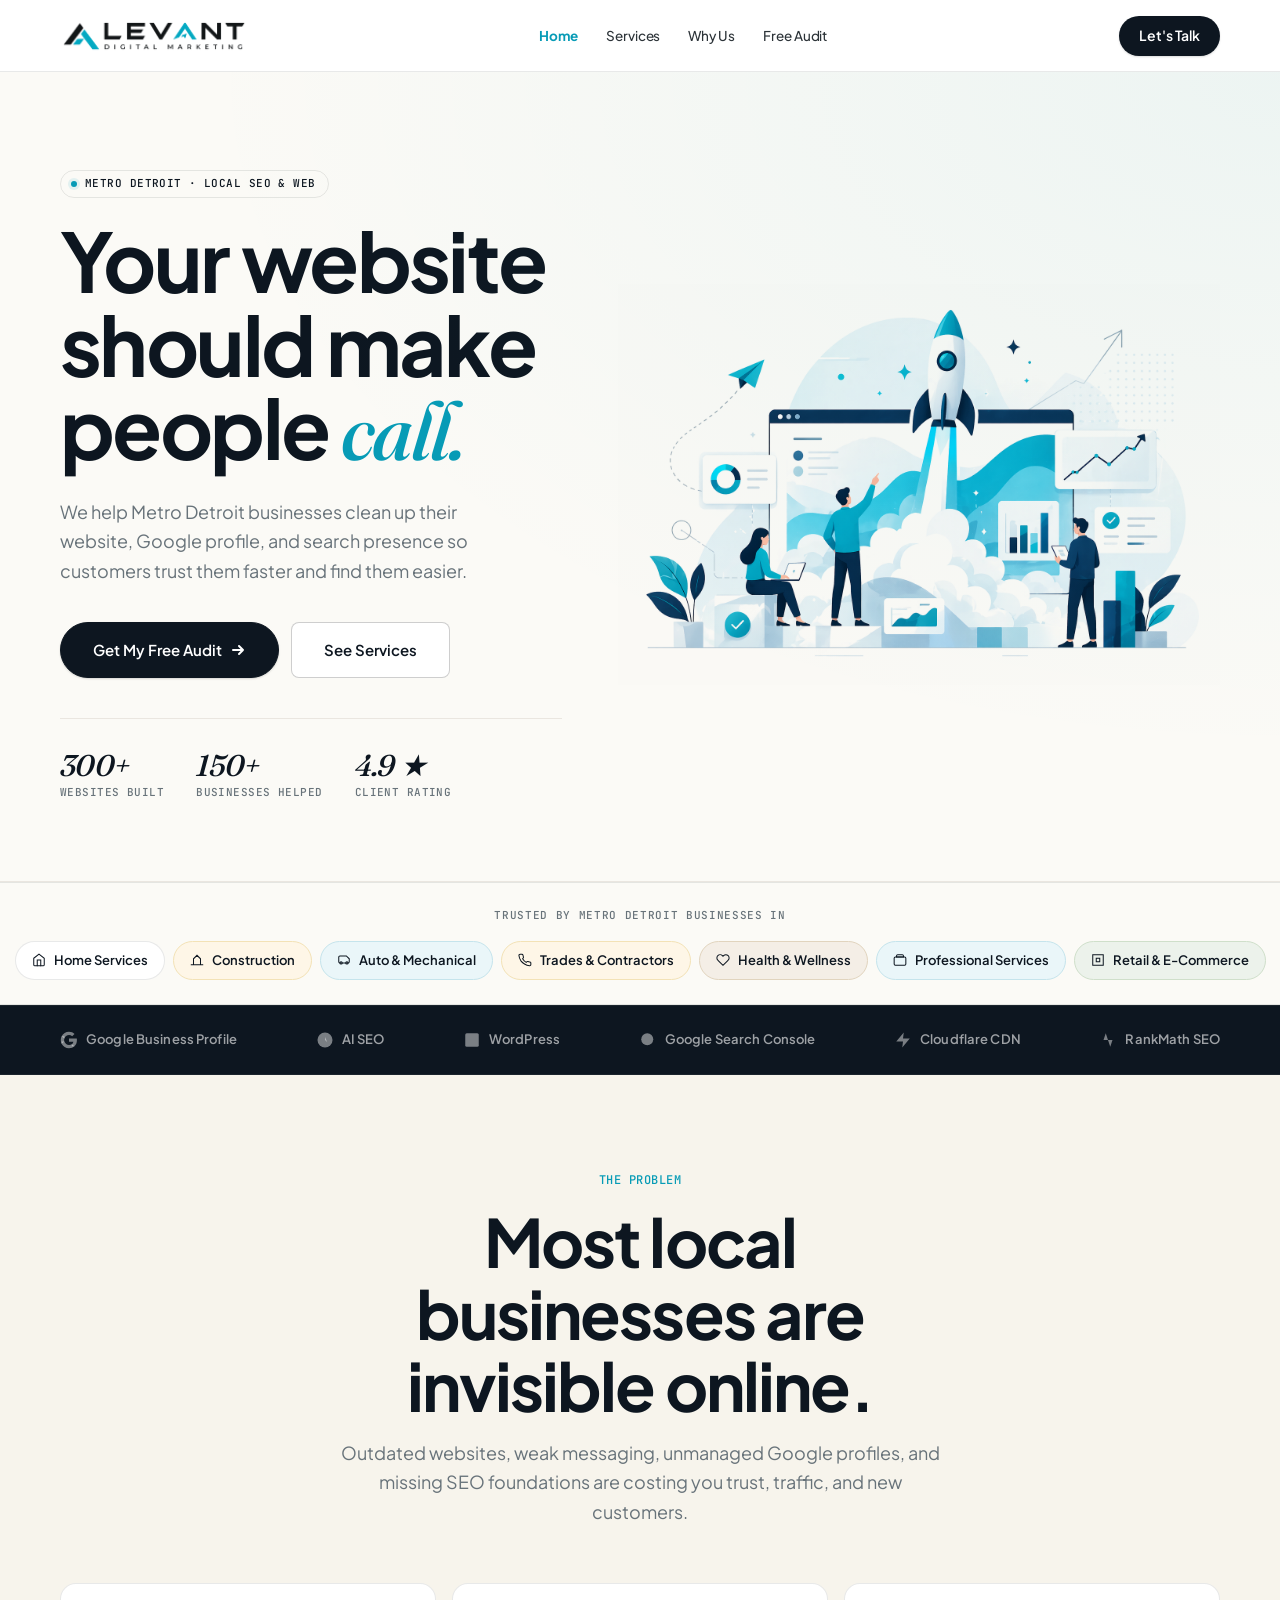
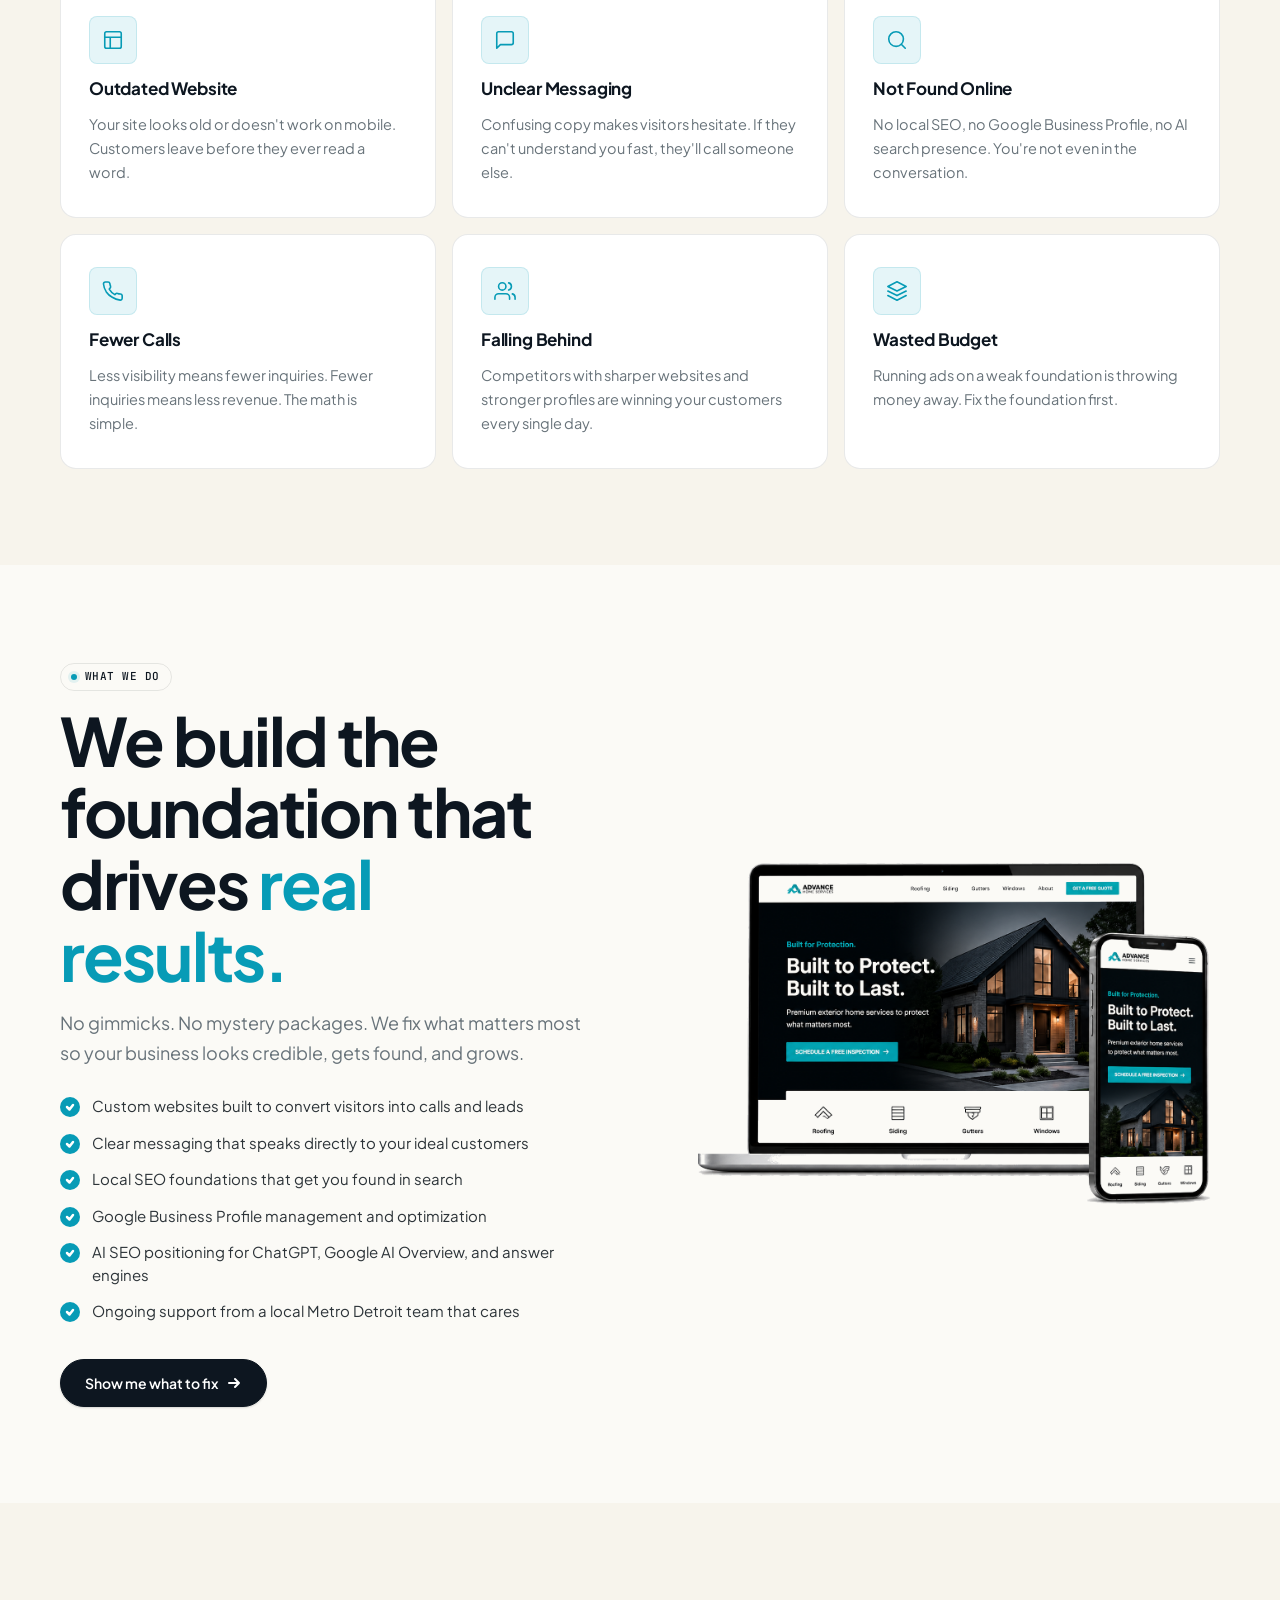
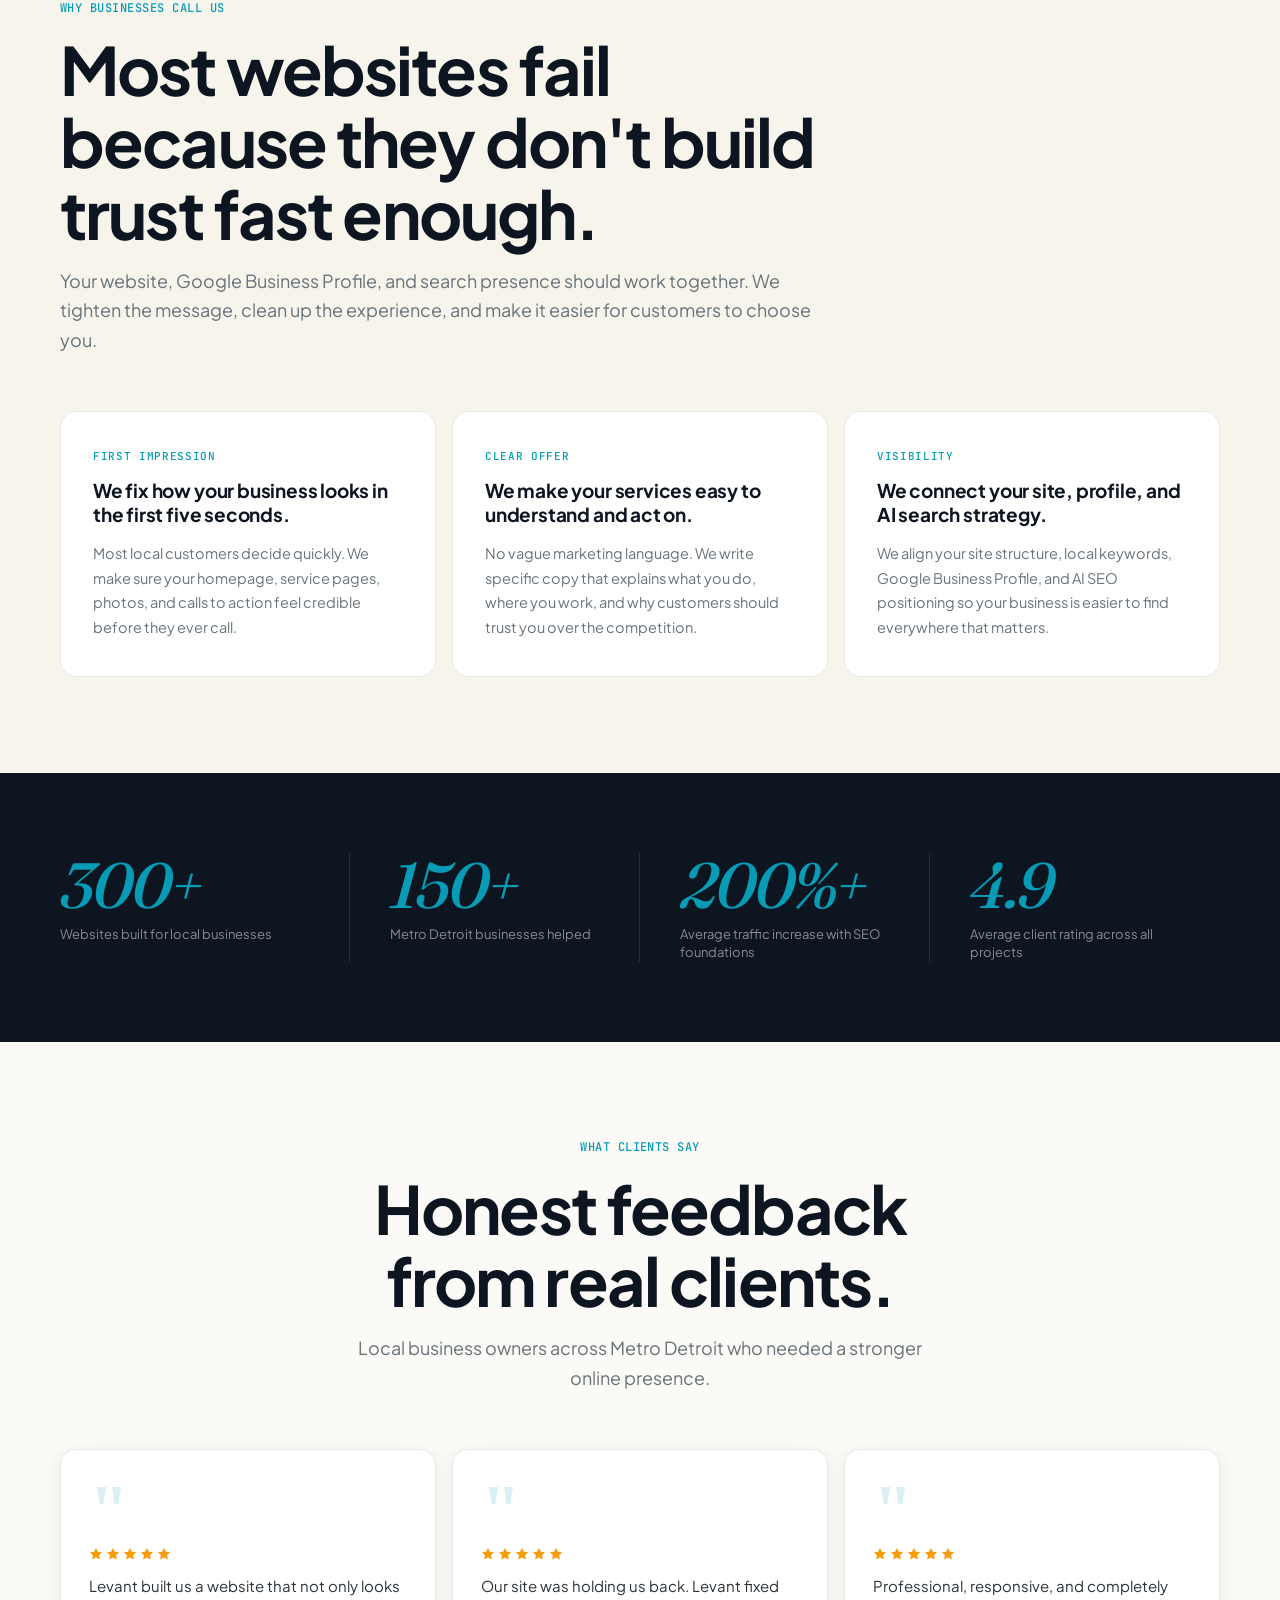
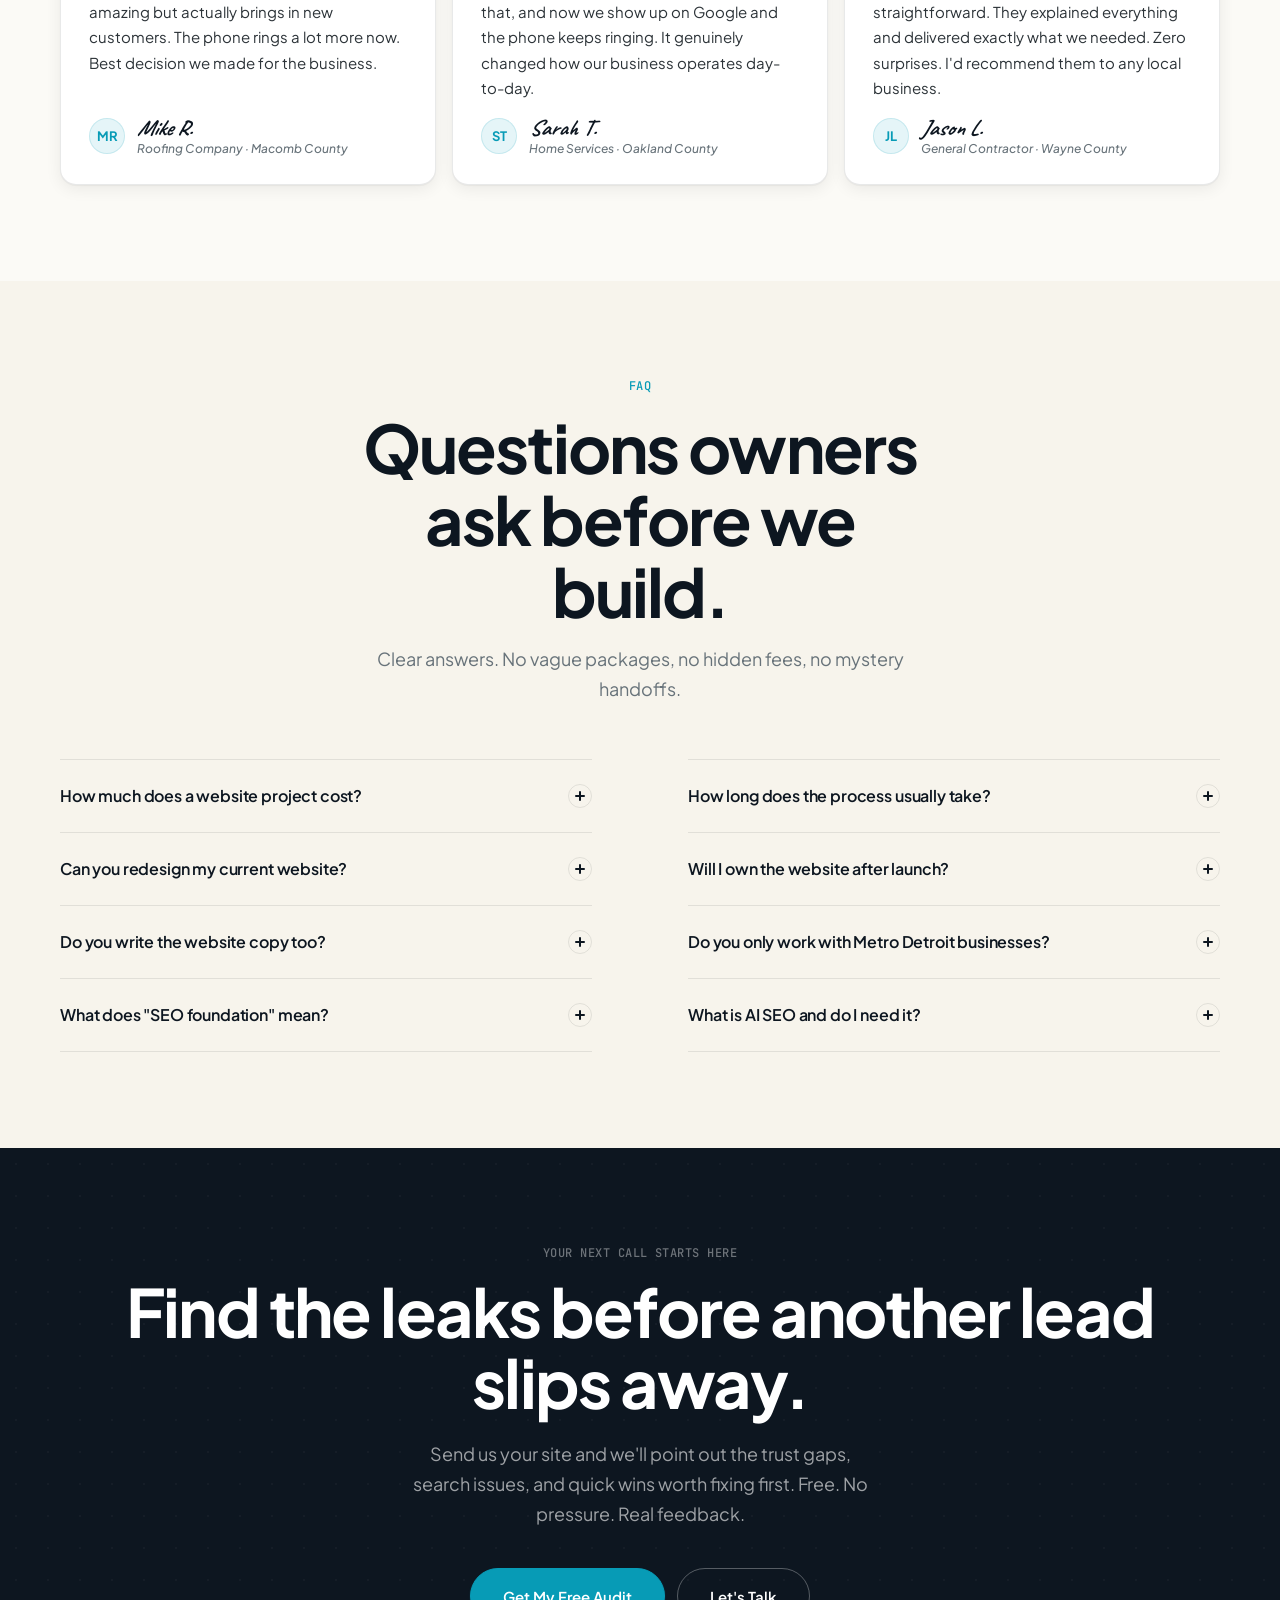
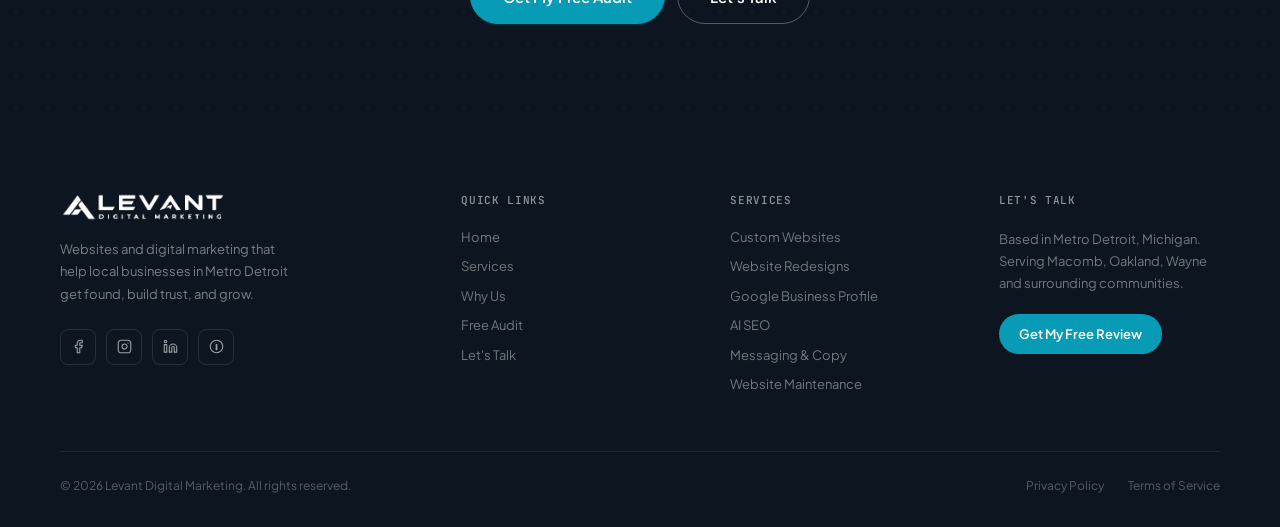
==== commit 5c84ee92: "Add files via upload" ====
--- a/index.html
+++ b/index.html
@@ -1,1732 +1,527 @@
-<!DOCTYPE html>
-
-<html lang="en">
-<head>
-<meta charset="utf-8"/>
-<meta content="width=device-width, initial-scale=1.0" name="viewport"/>
-<title>Levant Digital Marketing | Websites, SEO, Messaging</title>
-<meta content="Levant Digital Marketing builds clean websites, clearer messaging, and local SEO foundations for Metro Detroit businesses." name="description"/>
-<link href="https://api.fontshare.com" rel="preconnect"/>
-<link href="https://api.fontshare.com/v2/css?f[]=general-sans@400,500,600,700&amp;f[]=satoshi@500,700,900&amp;display=swap" rel="stylesheet"/>
-<style>
-    :root {
-      --cyan: #079bb6;
-      --cyan-bright: #10aeca;
-      --black: #07090a;
-      --ink: #101214;
-      --text: #272c2f;
-      --muted: #62696d;
-      --line: rgba(10, 12, 14, .12);
-      --soft: #f7f8f7;
-      --white: #fff;
-      --max: 1180px;
-      --shadow: 0 24px 70px rgba(0,0,0,.08);
-    }
-
-    * { box-sizing: border-box; margin: 0; padding: 0; }
-    html { scroll-behavior: smooth; scroll-padding-top: 92px; }
-    body {
-      font-family: "General Sans", "Satoshi", Arial, sans-serif;
-      color: var(--ink);
-      background: #fff;
-      -webkit-font-smoothing: antialiased;
-      overflow-x: hidden;
-    }
-    img { max-width: 100%; display: block; }
-    a { color: inherit; text-decoration: none; }
-    button { font: inherit; }
-    .wrap { width: min(var(--max), calc(100% - 72px)); margin: 0 auto; }
-    .eyebrow { color: var(--cyan); text-transform: uppercase; font-weight: 800; letter-spacing: .04em; font-size: 14px; line-height: 1; }
-    .h1 { font-family: "Satoshi", "General Sans", sans-serif; font-weight: 900; font-size: clamp(56px, 7vw, 92px); letter-spacing: -.07em; line-height: .9; }
-    .h2 { font-family: "Satoshi", "General Sans", sans-serif; font-size: clamp(34px, 4vw, 54px); line-height: 1.02; letter-spacing: -.055em; font-weight: 900; }
-    .h3 { font-size: 23px; letter-spacing: -.035em; line-height: 1.1; font-weight: 900; }
-    p { color: var(--text); line-height: 1.65; font-size: 17px; }
-    .cyan { color: var(--cyan); }
-
-    .site-nav {
-      height: 76px;
-      border-bottom: 1px solid rgba(0,0,0,.1);
-      position: sticky;
-      top: 0;
-      z-index: 50;
-      background: rgba(255,255,255,.86);
-      backdrop-filter: blur(18px);
-      -webkit-backdrop-filter: blur(18px);
-    }
-    @supports not ((backdrop-filter: blur(1px)) or (-webkit-backdrop-filter: blur(1px))) {
-      .site-nav { background: #fff; }
-    }
-    .nav-inner { height: 100%; display: flex; align-items: center; justify-content: space-between; }
-    .brand { display: flex; align-items: center; gap: 12px; }
-    .brand-mark { width: 188px; height: auto; }
-    .nav-links { display: flex; align-items: center; gap: clamp(22px, 3.4vw, 52px); font-size: 14px; font-weight: 800; }
-    .nav-links a { position: relative; padding: 29px 0 27px; }
-    .nav-links a.active { color: var(--cyan); }
-    .nav-links a.active::after { content:""; position: absolute; left: 0; right: 0; bottom: 20px; height: 2px; background: var(--cyan); }
-    /* Lets Talk nav item: clean text link, no black box */
-    .book-btn {
-      background: transparent;
-      color: var(--ink);
-      padding: 29px 0 27px;
-      font-size: 14px;
-      letter-spacing: 0;
-      font-weight: 800;
-      box-shadow: none;
-    }
-    .book-btn::after {
-      content: "";
-      position: absolute;
-      left: 0;
-      right: 0;
-      bottom: 20px;
-      height: 2px;
-      background: var(--cyan);
-      transform: scaleX(0);
-      transform-origin: left;
-      transition: transform .2s ease;
-    }
-    .book-btn:hover { color: var(--cyan); }
-    .book-btn:hover::after { transform: scaleX(1); }
-    .mobile-btn { display:none; border: 1px solid var(--line); background: white; width: 44px; height: 44px; align-items:center; justify-content:center; }
-
-    .hero { position: relative; overflow: hidden; background: radial-gradient(circle at 84% 12%, rgba(0,0,0,.06), transparent 28%), #fff; }
-    .hero::after { content:""; position:absolute; right:-18%; top:0; width:52%; height:100%; background: linear-gradient(120deg, transparent 24%, rgba(0,0,0,.045) 25%, rgba(0,0,0,.045) 42%, transparent 43%); pointer-events:none; }
-    .hero-grid { position:relative; z-index:1; display:grid; grid-template-columns: .82fr 1.18fr; gap: 34px; align-items:center; min-height: 610px; padding: 64px 0 52px; }
-    .hero-copy { max-width: 560px; }
-    .hero .eyebrow { margin-bottom: 26px; }
-    .hero p { max-width: 535px; margin-top: 26px; }
-    .actions { display:flex; gap:20px; margin-top:34px; align-items:center; flex-wrap:wrap; }
-    .btn { display:inline-flex; align-items:center; justify-content:center; gap:14px; height:55px; padding:0 27px; border:2px solid #151819; text-transform:uppercase; font-size:13px; font-weight:900; letter-spacing:.02em; transition:.2s ease; }
-    .btn:hover { transform: translateY(-2px); }
-    .btn.primary { background: var(--cyan-bright); color:#fff; border-color: var(--cyan-bright); }
-    .btn.secondary { background:#fff; color:#151819; min-width:196px; }
-    .arrow { font-size: 18px; line-height: 1; }
-    .hero-points { display:grid; grid-template-columns: repeat(3, 1fr); gap: 22px; margin-top: 46px; max-width: 650px; }
-    .point { display:grid; grid-template-columns: 24px 1fr; column-gap: 10px; align-items:start; }
-    .check { width:22px; height:22px; border-radius:50%; background:var(--cyan); color:#fff; display:grid; place-items:center; font-size:13px; font-weight:900; margin-top:2px; }
-    .point strong { font-size: 13px; line-height:1.25; display:block; }
-    .point span { color: var(--muted); font-size: 11.5px; line-height:1.35; display:block; margin-top:2px; }
-    .hero-visual {
-      justify-self: end;
-      width: min(100%, 720px);
-      margin-right: -18px;
-      line-height: 0;
-      border: 0;
-      background: transparent;
-      box-shadow: none;
-      overflow: visible;
-      filter: none;
-    }
-    .hero-visual img {
-      width: 100%;
-      height: auto;
-      display: block;
-      object-fit: contain;
-      object-position: center;
-      border: 0;
-      background: transparent;
-      box-shadow: none;
-      mix-blend-mode: normal;
-    }
-
-    .tool-strip { background: #080a0b; color:#fff; border-top:1px solid rgba(255,255,255,.08); border-bottom:1px solid rgba(255,255,255,.08); }
-    .tool-grid { height:88px; display:grid; grid-template-columns: repeat(6, 1fr); align-items:center; gap:1px; }
-    .tool { height:100%; display:flex; align-items:center; justify-content:center; color:#fff; font-weight:900; font-size:24px; letter-spacing:-.04em; opacity:.95; }
-    .tool small { display:block; font-size:13px; font-weight:700; letter-spacing:0; opacity:.9; line-height:1.1; }
-    .tool span { text-align:center; line-height:.9; }
-    .tool.wordpress { font-family: Georgia, serif; font-size:20px; }
-    .tool.cloud { font-size:20px; }
-
-    .problem { padding: 66px 0 78px; background: linear-gradient(#fff, #f7f7f6); text-align:center; }
-    .section-head { max-width: 820px; margin: 0 auto; }
-    .section-head .eyebrow { margin-bottom: 16px; }
-    .section-head p { margin-top:14px; font-size:18px; }
-    .problem-cards { margin-top:50px; display:grid; grid-template-columns: repeat(6, 1fr); gap:20px; }
-    .problem-card { background:#fff; border:1px solid rgba(0,0,0,.06); min-height:164px; padding:26px 16px 20px; box-shadow:0 16px 50px rgba(0,0,0,.035); display:flex; flex-direction:column; align-items:center; justify-content:flex-start; }
-    .icon { width:54px; height:54px; margin-bottom:18px; display:grid; place-items:center; }
-    .icon svg { width:54px; height:54px; stroke:#111; stroke-width:2; fill:none; stroke-linecap:round; stroke-linejoin:round; }
-    .problem-card strong { font-size:13.5px; font-weight:900; margin-bottom:12px; }
-    .problem-card p { font-size:11.5px; line-height:1.45; color:#42484b; max-width:130px; }
-
-    .foundation { padding: 70px 0 92px; background:#fff; }
-    .foundation-grid { display:grid; grid-template-columns: .74fr 1.26fr; align-items:center; gap: 56px; }
-    .foundation .h2 { max-width:520px; }
-    .foundation p { margin-top:20px; max-width:520px; }
-    .bullets { margin-top:28px; display:grid; gap:15px; }
-    .bullet { display:flex; align-items:flex-start; gap:12px; font-size:15px; color:#171b1e; font-weight:600; }
-    .bullet i { width:20px; height:20px; border-radius:50%; border:2px solid var(--cyan); color: var(--cyan); display:grid; place-items:center; font-size:12px; font-style:normal; font-weight:900; flex:0 0 auto; }
-    .foundation .btn { margin-top:32px; }
-    .device-shot {
-      line-height: 0;
-      border: 0;
-      background: transparent;
-      box-shadow: none;
-      overflow: visible;
-      filter: none;
-    }
-    .device-shot img {
-      width: 100%;
-      height: auto;
-      display: block;
-      object-fit: contain;
-      object-position: center;
-      border: 0;
-      background: transparent;
-      box-shadow: none;
-    }
-
-    .stats { background:#060708; color:#fff; padding: 64px 0 68px; text-align:center; }
-    .stats .eyebrow { color:#fff; opacity:.92; font-size:12px; letter-spacing:.08em; margin-bottom:34px; }
-    .stats-grid { display:grid; grid-template-columns: repeat(4, 1fr); gap:0; }
-    .stat { min-height:132px; display:flex; flex-direction:column; justify-content:center; padding:0 44px; border-right:1px solid rgba(255,255,255,.32); }
-    .stat:last-child { border-right:0; }
-    .stat b { color: var(--cyan); font-family:"Satoshi", sans-serif; font-size:56px; line-height:.9; letter-spacing:-.06em; display:block; }
-    .stat strong { color:#fff; margin-top:14px; font-size:16px; display:block; }
-    .stat span { color:rgba(255,255,255,.72); display:block; margin-top:12px; font-size:13px; line-height:1.45; }
-
-    .testimonials { padding: 72px 0 72px; background:#fff; }
-    .testimonial-grid { display:grid; grid-template-columns: .86fr 1.5fr; gap:56px; align-items:start; }
-    .testimonial-grid .h2 { max-width:410px; }
-    .quote-grid { display:grid; grid-template-columns: repeat(3, 1fr); gap:26px; }
-    .quote { border:1px solid var(--line); background:#fff; padding:28px 28px 25px; min-height:220px; box-shadow: 0 20px 60px rgba(0,0,0,.03); }
-    .stars { color:var(--cyan); font-size:20px; letter-spacing:2px; margin-bottom:22px; }
-    .quote p { font-size:14px; line-height:1.62; color:#303639; }
-    .quote cite { display:block; margin-top:24px; font-style:normal; color:#161a1c; font-size:13px; line-height:1.45; }
-    .quote cite span { color:#737b80; display:block; margin-top:4px; }
-
-
-
-    .faq-section {
-      padding: 78px 0 86px;
-      background: #f7f8f7;
-      border-top: 1px solid rgba(10, 12, 14, .08);
-    }
-    .faq-layout {
-      display: grid;
-      grid-template-columns: .78fr 1.22fr;
-      gap: 64px;
-      align-items: start;
-    }
-    .faq-intro .h2 {
-      max-width: 430px;
-    }
-    .faq-intro p {
-      margin-top: 18px;
-      max-width: 430px;
-      color: var(--muted);
-    }
-    .faq-list {
-      background: #fff;
-      border: 1px solid rgba(10, 12, 14, .1);
-      box-shadow: 0 18px 58px rgba(0,0,0,.035);
-    }
-    .faq-item {
-      border-bottom: 1px solid rgba(10, 12, 14, .1);
-    }
-    .faq-item:last-child {
-      border-bottom: 0;
-    }
-    .faq-question {
-      width: 100%;
-      min-height: 74px;
-      border: 0;
-      background: transparent;
-      display: flex;
-      align-items: center;
-      justify-content: space-between;
-      gap: 24px;
-      padding: 0 26px;
-      text-align: left;
-      cursor: pointer;
-      color: var(--ink);
-      font-weight: 900;
-      letter-spacing: -.02em;
-    }
-    .faq-question span:first-child {
-      max-width: 620px;
-    }
-    .faq-icon {
-      width: 24px;
-      height: 24px;
-      border-radius: 50%;
-      display: grid;
-      place-items: center;
-      color: var(--cyan);
-      font-size: 24px;
-      line-height: 1;
-      font-weight: 700;
-      flex: 0 0 auto;
-      transition: transform .2s ease;
-    }
-    .faq-item.open .faq-icon {
-      transform: rotate(45deg);
-    }
-    .faq-answer {
-      max-height: 0;
-      overflow: hidden;
-      transition: max-height .28s ease;
-    }
-    .faq-answer p {
-      padding: 0 26px 24px;
-      font-size: 15px;
-      color: #3f464a;
-      line-height: 1.65;
-      max-width: 760px;
-    }
-
-    .cta-band { background: linear-gradient(100deg, #0798b1, #07a9c2); color:#fff; position:relative; overflow:hidden; }
-    .cta-band::after { content:"↗"; position:absolute; right:54px; bottom:-64px; font-size:210px; color:rgba(255,255,255,.12); font-weight:900; }
-    .cta-inner { min-height:172px; display:grid; grid-template-columns: .9fr 1fr .7fr; gap: 42px; align-items:center; position:relative; z-index:1; }
-    .cta-band .eyebrow { color:#dffbff; font-size:12px; margin-bottom:14px; }
-    .cta-band h2 { color:#fff; font-size:36px; max-width:430px; }
-    .cta-band p { color:#effcff; font-size:15px; max-width:430px; }
-    .cta-band .btn { justify-self:end; background:#fff; color:#078aa0; border-color:#fff; min-width:246px; }
-
-    .footer { background:#070809; color:#fff; padding: 52px 0 0; }
-    .footer-grid { display:grid; grid-template-columns: 1.25fr .72fr .72fr 1.1fr; gap:66px; padding-bottom:50px; }
-    .footer-logo { width:190px; margin-bottom:18px; }
-    .footer p, .footer a, .footer li { color:rgba(255,255,255,.78); font-size:14px; line-height:1.65; }
-    .footer h4 { font-size:12px; text-transform:uppercase; margin-bottom:18px; color:#fff; }
-    .footer ul { list-style:none; display:grid; gap:6px; }
-    .socials { display:flex; gap:10px; margin-top:20px; }
-    .socials span { width:30px; height:30px; border:1px solid rgba(255,255,255,.42); border-radius:50%; display:grid; place-items:center; font-size:12px; }
-    .footer .btn { height:48px; color:#fff; border-color:rgba(255,255,255,.55); padding:0 19px; font-size:12px; margin-top:20px; }
-    .subfooter { border-top:1px solid rgba(255,255,255,.12); min-height:54px; display:flex; align-items:center; justify-content:space-between; gap:20px; color:rgba(255,255,255,.65); font-size:12px; }
-    .subfooter a { font-size:12px; }
-    .sub-links { display:flex; gap:40px; }
-
-    .drawer { display:none; }
-
-    @media (max-width: 1040px) {
-      .wrap { width:min(var(--max), calc(100% - 44px)); }
-      .nav-links { display:none; }
-      .mobile-btn { display:flex; }
-      .hero-grid, .foundation-grid, .testimonial-grid, .faq-layout, .cta-inner, .footer-grid { grid-template-columns:1fr; }
-      .hero-grid { padding-top:48px; }
-      .hero-visual { justify-self:start; width:100%; max-width:760px; margin-right:0; }
-      .hero-points { grid-template-columns:1fr; max-width:500px; }
-      .problem-cards { grid-template-columns:repeat(3, 1fr); }
-      .stats-grid { grid-template-columns:repeat(2, 1fr); }
-      .stat:nth-child(2) { border-right:0; }
-      .stat { border-bottom:1px solid rgba(255,255,255,.2); }
-      .stat:nth-child(3), .stat:nth-child(4) { border-bottom:0; }
-      .quote-grid { grid-template-columns:1fr; }
-      .faq-layout { gap: 34px; }
-      .cta-band .btn { justify-self:start; }
-      .tool-grid { grid-template-columns: repeat(3,1fr); height:auto; padding:20px 0; row-gap:18px; }
-    }
-    @media (max-width: 640px) {
-      .wrap { width:min(var(--max), calc(100% - 32px)); }
-      .brand-mark { width:150px; }
-      .h1 { font-size:54px; }
-      .hero-grid { min-height:auto; }
-      .actions, .btn { width:100%; }
-      .problem-cards, .stats-grid, .tool-grid { grid-template-columns:1fr; }
-      .stat { border-right:0; border-bottom:1px solid rgba(255,255,255,.2) !important; }
-      .stat:last-child { border-bottom:0 !important; }
-      .footer-grid { gap:32px; }
-      .subfooter { flex-direction:column; align-items:flex-start; padding:18px 0; }
-    }
-
-
-    /* Clean PNG hero image replacement */
-    .hero {
-      background: #fff;
-    }
-    .hero::after {
-      display: none;
-    }
-    .hero-visual {
-      justify-self: end;
-      width: min(100%, 760px);
-      margin-right: -28px;
-      line-height: 0;
-      border: 0 !important;
-      outline: 0 !important;
-      background: transparent !important;
-      box-shadow: none !important;
-      filter: none !important;
-      overflow: visible;
-    }
-    .hero-visual img {
-      width: 100%;
-      height: auto;
-      display: block;
-      object-fit: contain;
-      object-position: center;
-      border: 0 !important;
-      outline: 0 !important;
-      background: transparent !important;
-      box-shadow: none !important;
-      filter: none !important;
-      mix-blend-mode: normal !important;
-    }
-
-    /* Foundation section PNG replacement: clean PNG, no frame, no border, no outline */
-    .foundation .device-shot,
-    .foundation .device-shot * {
-      border: 0 !important;
-      outline: 0 !important;
-      box-shadow: none !important;
-      background: transparent !important;
-      filter: none !important;
-    }
-    .foundation .device-shot {
-      line-height: 0;
-      overflow: visible !important;
-    }
-    .foundation .device-shot img {
-      width: 100%;
-      height: auto;
-      display: block;
-      object-fit: contain;
-      object-position: center;
-      mix-blend-mode: normal !important;
-    }
-  
-
-    /* Self-contained foundation PNG, no box, no border, no weird outline */
-    .foundation .device-shot {
-      justify-self: center;
-      width: min(100%, 760px);
-      line-height: 0;
-      border: 0 !important;
-      outline: 0 !important;
-      background: transparent !important;
-      box-shadow: none !important;
-      filter: none !important;
-      overflow: visible !important;
-    }
-    .foundation .device-shot img {
-      width: 100%;
-      height: auto;
-      display: block;
-      object-fit: contain;
-      object-position: center;
-      border: 0 !important;
-      outline: 0 !important;
-      background: transparent !important;
-      box-shadow: none !important;
-      filter: none !important;
-      mix-blend-mode: normal !important;
-    }
-
-    /* Clean top-left logo image */
-    .brand-mark {
-      width: 200px;
-      height: auto;
-      display: block;
-      object-fit: contain;
-      border: 0 !important;
-      outline: 0 !important;
-      background: transparent !important;
-      box-shadow: none !important;
-      filter: none !important;
-    }
-
-    @media (max-width: 640px) {
-      .brand-mark { width: 180px; }
-    }
-
-
-
-    /* Foundation mockup cleanup: transparent PNG with no checker backdrop, frame, border, or outline */
-    .foundation .device-shot,
-    .foundation .device-shot img {
-      background: transparent !important;
-      border: 0 !important;
-      outline: 0 !important;
-      box-shadow: none !important;
-      filter: none !important;
-      mix-blend-mode: normal !important;
-    }
-    .foundation .device-shot {
-      overflow: visible !important;
-      line-height: 0;
-    }
-    .foundation .device-shot img {
-      width: 100%;
-      height: auto;
-      object-fit: contain !important;
-      object-position: center !important;
-    }
-
-
-    /* Added homepage depth section */
-    .local-proof {
-      padding: 84px 0 88px;
-      background: linear-gradient(180deg, #fff 0%, #f7f8f7 100%);
-      border-top: 1px solid rgba(10, 12, 14, .08);
-    }
-    .local-proof-grid {
-      display: grid;
-      grid-template-columns: .86fr 1.14fr;
-      gap: 64px;
-      align-items: start;
-    }
-    .local-proof .h2 {
-      max-width: 520px;
-    }
-    .local-proof p {
-      margin-top: 18px;
-      max-width: 545px;
-      color: #3f464a;
-    }
-    .proof-panel {
-      background: #fff;
-      border: 1px solid rgba(10, 12, 14, .1);
-      box-shadow: 0 20px 64px rgba(0,0,0,.045);
-      padding: 30px;
-    }
-    .proof-row {
-      display: grid;
-      grid-template-columns: 42px 1fr;
-      gap: 18px;
-      padding: 24px 0;
-      border-bottom: 1px solid rgba(10, 12, 14, .09);
-    }
-    .proof-row:first-child {
-      padding-top: 0;
-    }
-    .proof-row:last-child {
-      border-bottom: 0;
-      padding-bottom: 0;
-    }
-    .proof-number {
-      width: 42px;
-      height: 42px;
-      border-radius: 50%;
-      display: grid;
-      place-items: center;
-      background: var(--cyan);
-      color: #fff;
-      font-weight: 900;
-      font-size: 13px;
-    }
-    .proof-row h3 {
-      font-size: 20px;
-      line-height: 1.15;
-      letter-spacing: -.035em;
-      margin-bottom: 8px;
-      font-weight: 900;
-    }
-    .proof-row p {
-      margin: 0;
-      font-size: 14px;
-      line-height: 1.55;
-      color: #4a5256;
-      max-width: 620px;
-    }
-    .local-proof-list {
-      margin-top: 28px;
-      display: grid;
-      gap: 13px;
-      max-width: 520px;
-    }
-    .local-proof-list li {
-      list-style: none;
-      display: grid;
-      grid-template-columns: 22px 1fr;
-      gap: 12px;
-      align-items: start;
-      font-size: 15px;
-      line-height: 1.45;
-      color: #1a1f22;
-      font-weight: 650;
-    }
-    .local-proof-list li::before {
-      content: "✓";
-      width: 21px;
-      height: 21px;
-      border-radius: 50%;
-      background: var(--cyan);
-      color: #fff;
-      display: grid;
-      place-items: center;
-      font-size: 12px;
-      font-weight: 900;
-      margin-top: 1px;
-    }
-    .trust-strip {
-      padding: 72px 0;
-      background: #fff;
-      border-top: 1px solid rgba(10, 12, 14, .08);
-    }
-    .trust-strip-grid {
-      display: grid;
-      grid-template-columns: repeat(3, 1fr);
-      gap: 28px;
-    }
-    .trust-card {
-      border: 1px solid rgba(10, 12, 14, .1);
-      background: #fff;
-      min-height: 190px;
-      padding: 30px;
-      box-shadow: 0 18px 56px rgba(0,0,0,.035);
-    }
-    .trust-card .mini-label {
-      color: var(--cyan);
-      font-size: 12px;
-      text-transform: uppercase;
-      font-weight: 900;
-      letter-spacing: .06em;
-      margin-bottom: 18px;
-      display: block;
-    }
-    .trust-card h3 {
-      font-size: 22px;
-      line-height: 1.1;
-      letter-spacing: -.04em;
-      font-weight: 900;
-      margin-bottom: 12px;
-    }
-    .trust-card p {
-      font-size: 14px;
-      line-height: 1.58;
-      color: #444c50;
-      margin: 0;
-    }
-
-    @media (max-width: 1040px) {
-      .local-proof-grid,
-      .trust-strip-grid {
-        grid-template-columns: 1fr;
-      }
-      .local-proof-grid {
-        gap: 38px;
-      }
-    }
-    @media (max-width: 640px) {
-      .local-proof,
-      .trust-strip {
-        padding: 58px 0;
-      }
-      .proof-panel,
-      .trust-card {
-        padding: 24px;
-      }
-    }
-
-
-    /* Homepage spice: polished motion without looking gimmicky */
-    :root {
-      --ease-out: cubic-bezier(.16, 1, .3, 1);
-    }
-
-    body::before {
-      content: "";
-      position: fixed;
-      inset: 0;
-      pointer-events: none;
-      z-index: 999;
-      background:
-        radial-gradient(520px circle at var(--mx, 50%) var(--my, 20%),
-          rgba(16, 174, 202, .11),
-          rgba(16, 174, 202, .045) 28%,
-          transparent 58%);
-      opacity: .75;
-      transition: opacity .25s ease;
-    }
-
-    .site-nav {
-      transition: box-shadow .25s ease, background .25s ease, height .25s ease;
-    }
-    .site-nav.nav-scrolled {
-      background: rgba(255,255,255,.94);
-      box-shadow: 0 14px 44px rgba(0,0,0,.07);
-    }
-
-    .hero-copy,
-    .hero-visual,
-    .foundation .device-shot,
-    .proof-panel,
-    .trust-card,
-    .problem-card,
-    .quote,
-    .stat {
-      will-change: transform, opacity;
-    }
-
-    .hero-copy {
-      animation: heroTextIn .85s var(--ease-out) both;
-    }
-    .hero-visual {
-      animation: heroVisualIn 1s .12s var(--ease-out) both, heroFloat 6s 1.2s ease-in-out infinite;
-      transform-origin: center;
-    }
-
-    .hero-visual img,
-    .foundation .device-shot img {
-      transition: transform .45s var(--ease-out);
-    }
-    .hero-visual:hover img,
-    .foundation .device-shot:hover img {
-      transform: translateY(-5px) scale(1.015);
-    }
-
-    .btn {
-      position: relative;
-      overflow: hidden;
-      isolation: isolate;
-    }
-    .btn::before {
-      content: "";
-      position: absolute;
-      inset: 0;
-      background: linear-gradient(115deg, transparent 0%, rgba(255,255,255,.42) 48%, transparent 62%);
-      transform: translateX(-140%);
-      transition: transform .55s ease;
-      z-index: -1;
-    }
-    .btn:hover::before {
-      transform: translateX(140%);
-    }
-
-    .point,
-    .bullet,
-    .proof-row,
-    .trust-card,
-    .problem-card,
-    .quote {
-      transition: transform .28s var(--ease-out), box-shadow .28s var(--ease-out), border-color .28s ease;
-    }
-    .problem-card:hover,
-    .trust-card:hover,
-    .quote:hover {
-      transform: translateY(-7px);
-      border-color: rgba(7,155,182,.3);
-      box-shadow: 0 26px 70px rgba(0,0,0,.075);
-    }
-    .proof-row:hover {
-      transform: translateX(6px);
-    }
-
-    .check,
-    .bullet i,
-    .proof-number {
-      box-shadow: 0 0 0 0 rgba(7,155,182,.3);
-      animation: softPulse 3.8s ease-in-out infinite;
-    }
-
-    .tool-strip,
-    .stats,
-    .footer {
-      position: relative;
-      overflow: hidden;
-    }
-    .tool-strip::before,
-    .stats::before,
-    .footer::before {
-      content: "";
-      position: absolute;
-      inset: 0;
-      background: linear-gradient(110deg, transparent 0%, rgba(16,174,202,.16) 45%, transparent 72%);
-      transform: translateX(-120%);
-      animation: darkSweep 7s ease-in-out infinite;
-      pointer-events: none;
-    }
-
-    .stat b {
-      text-shadow: 0 0 30px rgba(16,174,202,.18);
-    }
-
-    .reveal {
-      opacity: 0;
-      transform: translateY(28px);
-      transition: opacity .72s var(--ease-out), transform .72s var(--ease-out);
-    }
-    .reveal.is-visible {
-      opacity: 1;
-      transform: translateY(0);
-    }
-
-    .reveal[data-delay="1"] { transition-delay: .08s; }
-    .reveal[data-delay="2"] { transition-delay: .16s; }
-    .reveal[data-delay="3"] { transition-delay: .24s; }
-    .reveal[data-delay="4"] { transition-delay: .32s; }
-
-    .foundation,
-    .local-proof,
-    .trust-strip,
-    .testimonials {
-      position: relative;
-      overflow: hidden;
-    }
-    .foundation::before,
-    .local-proof::before,
-    .trust-strip::before,
-    .testimonials::before {
-      content: "";
-      position: absolute;
-      width: 360px;
-      height: 360px;
-      border-radius: 50%;
-      right: -160px;
-      top: 60px;
-      background: radial-gradient(circle, rgba(16,174,202,.10), transparent 65%);
-      pointer-events: none;
-    }
-
-    @keyframes heroTextIn {
-      from { opacity: 0; transform: translateY(22px); }
-      to { opacity: 1; transform: translateY(0); }
-    }
-    @keyframes heroVisualIn {
-      from { opacity: 0; transform: translateX(34px) scale(.98); }
-      to { opacity: 1; transform: translateX(0) scale(1); }
-    }
-    @keyframes heroFloat {
-      0%, 100% { transform: translateY(0); }
-      50% { transform: translateY(-12px); }
-    }
-    @keyframes softPulse {
-      0%, 100% { box-shadow: 0 0 0 0 rgba(7,155,182,.26); }
-      50% { box-shadow: 0 0 0 8px rgba(7,155,182,0); }
-    }
-    @keyframes darkSweep {
-      0%, 42%, 100% { transform: translateX(-120%); opacity: 0; }
-      52% { opacity: 1; }
-      70% { transform: translateX(120%); opacity: 0; }
-    }
-
-    /* === OUT-OF-THIS-WORLD MOTION PACK === */
-
-    /* Scroll progress bar */
-    .scroll-progress {
-      position: fixed;
-      top: 0; left: 0;
-      height: 3px;
-      width: 0%;
-      z-index: 1000;
-      background: linear-gradient(90deg, #079bb6, #10aeca, #6ee7f7, #10aeca);
-      background-size: 300% 100%;
-      animation: gradientSlide 4s linear infinite;
-      box-shadow: 0 0 18px rgba(16,174,202,.65), 0 0 6px rgba(16,174,202,.9);
-      transition: width .12s linear;
-    }
-    @keyframes gradientSlide {
-      0% { background-position: 0% 50%; }
-      100% { background-position: 300% 50%; }
-    }
-
-    /* Cursor trail */
-    .cursor-dot {
-      position: fixed;
-      top: 0; left: 0;
-      width: 10px; height: 10px;
-      border-radius: 50%;
-      background: radial-gradient(circle, #10aeca, transparent 70%);
-      pointer-events: none;
-      z-index: 9998;
-      transform: translate(-50%, -50%);
-      mix-blend-mode: screen;
-      transition: width .25s ease, height .25s ease, opacity .25s ease;
-    }
-    .cursor-ring {
-      position: fixed;
-      top: 0; left: 0;
-      width: 38px; height: 38px;
-      border: 1.5px solid rgba(16,174,202,.55);
-      border-radius: 50%;
-      pointer-events: none;
-      z-index: 9998;
-      transform: translate(-50%, -50%);
-      transition: width .28s ease, height .28s ease, border-color .25s ease, transform .12s ease;
-    }
-    .cursor-dot.hover-active { width: 22px; height: 22px; opacity: .6; }
-    .cursor-ring.hover-active { width: 64px; height: 64px; border-color: rgba(16,174,202,.95); }
-    @media (max-width: 1040px) {
-      .cursor-dot, .cursor-ring { display: none; }
-    }
-
-    /* Hero aurora background */
-    .hero {
-      isolation: isolate;
-    }
-    .hero .aurora {
-      position: absolute;
-      inset: -10%;
-      z-index: 0;
-      pointer-events: none;
-      filter: blur(60px);
-      opacity: .85;
-    }
-    .hero .aurora span {
-      position: absolute;
-      border-radius: 50%;
-      mix-blend-mode: multiply;
-      animation: blobFloat 18s ease-in-out infinite;
-    }
-    .hero .aurora span:nth-child(1) {
-      width: 520px; height: 520px;
-      left: -8%; top: -10%;
-      background: radial-gradient(circle, rgba(16,174,202,.45), transparent 60%);
-    }
-    .hero .aurora span:nth-child(2) {
-      width: 440px; height: 440px;
-      right: -6%; top: 20%;
-      background: radial-gradient(circle, rgba(110,231,247,.35), transparent 60%);
-      animation-delay: -6s;
-    }
-    .hero .aurora span:nth-child(3) {
-      width: 380px; height: 380px;
-      left: 35%; bottom: -20%;
-      background: radial-gradient(circle, rgba(7,155,182,.3), transparent 60%);
-      animation-delay: -12s;
-    }
-    @keyframes blobFloat {
-      0%, 100% { transform: translate(0,0) scale(1); }
-      33% { transform: translate(60px, -40px) scale(1.1); }
-      66% { transform: translate(-40px, 50px) scale(.95); }
-    }
-
-    /* Particle canvas */
-    .particle-canvas {
-      position: absolute;
-      inset: 0;
-      width: 100%;
-      height: 100%;
-      z-index: 0;
-      pointer-events: none;
-    }
-    .hero .hero-grid { z-index: 2; }
-
-    /* Headline shimmer + letter reveal */
-    .h1 .cyan {
-      background: linear-gradient(90deg, #079bb6 0%, #10aeca 35%, #6ee7f7 50%, #10aeca 65%, #079bb6 100%);
-      background-size: 250% 100%;
-      -webkit-background-clip: text;
-      background-clip: text;
-      -webkit-text-fill-color: transparent;
-      animation: shimmerText 3.2s linear infinite;
-    }
-    @keyframes shimmerText {
-      0% { background-position: 200% 50%; }
-      100% { background-position: -200% 50%; }
-    }
-    .letter-anim {
-      display: inline-block;
-      opacity: 0;
-      transform: translateY(30px) rotateX(-60deg);
-      animation: letterIn .65s var(--ease-out) forwards;
-    }
-    @keyframes letterIn {
-      to { opacity: 1; transform: translateY(0) rotateX(0); }
-    }
-
-    /* Magnetic + glow primary button */
-    .btn.primary {
-      position: relative;
-      box-shadow: 0 10px 30px rgba(16,174,202,.35), 0 0 0 0 rgba(16,174,202,.6);
-      animation: ctaPulse 2.6s ease-in-out infinite;
-    }
-    @keyframes ctaPulse {
-      0%, 100% { box-shadow: 0 10px 30px rgba(16,174,202,.35), 0 0 0 0 rgba(16,174,202,.55); }
-      50% { box-shadow: 0 14px 38px rgba(16,174,202,.55), 0 0 0 14px rgba(16,174,202,0); }
-    }
-    .btn { transition: transform .25s var(--ease-out), box-shadow .3s ease, background .25s ease; }
-
-    /* 3D tilt cards */
-    .problem-card, .trust-card, .quote, .proof-panel, .stat {
-      transform-style: preserve-3d;
-      perspective: 900px;
-    }
-    .problem-card.tilt-active,
-    .trust-card.tilt-active,
-    .quote.tilt-active {
-      transition: transform .12s ease-out, box-shadow .25s ease;
-    }
-
-    /* Animated card border glow on hover */
-    .problem-card, .trust-card, .quote {
-      position: relative;
-    }
-    .problem-card::after,
-    .trust-card::after,
-    .quote::after {
-      content: "";
-      position: absolute;
-      inset: 0;
-      pointer-events: none;
-      border-radius: inherit;
-      background: linear-gradient(135deg, rgba(16,174,202,.6), transparent 40%, transparent 60%, rgba(16,174,202,.6));
-      opacity: 0;
-      transition: opacity .3s ease;
-      mix-blend-mode: overlay;
-    }
-    .problem-card:hover::after,
-    .trust-card:hover::after,
-    .quote:hover::after {
-      opacity: 1;
-    }
-
-    /* Marquee tool strip */
-    .tool-strip { position: relative; }
-    .tool-grid {
-      animation: marquee 28s linear infinite;
-      width: max-content;
-      display: flex !important;
-      gap: 80px;
-      padding: 0 40px;
-    }
-    .tool-strip .wrap {
-      width: 100%;
-      max-width: none;
-      padding: 0;
-      overflow: hidden;
-      mask-image: linear-gradient(90deg, transparent, #000 8%, #000 92%, transparent);
-      -webkit-mask-image: linear-gradient(90deg, transparent, #000 8%, #000 92%, transparent);
-    }
-    .tool-grid .tool { flex: 0 0 auto; padding: 0 40px; }
-    @keyframes marquee {
-      0% { transform: translateX(0); }
-      100% { transform: translateX(-50%); }
-    }
-    .tool-strip:hover .tool-grid { animation-play-state: paused; }
-
-    /* Stats animated number glow */
-    .stat b {
-      background: linear-gradient(180deg, #10aeca, #6ee7f7);
-      -webkit-background-clip: text;
-      background-clip: text;
-      -webkit-text-fill-color: transparent;
-      filter: drop-shadow(0 0 18px rgba(16,174,202,.4));
-    }
-    .stats {
-      background: radial-gradient(ellipse at center, #0c1116 0%, #060708 70%);
-    }
-    .stats::after {
-      content: "";
-      position: absolute;
-      inset: 0;
-      background-image:
-        radial-gradient(circle at 20% 30%, rgba(16,174,202,.18), transparent 30%),
-        radial-gradient(circle at 80% 70%, rgba(110,231,247,.14), transparent 30%);
-      pointer-events: none;
-      animation: statsBgShift 12s ease-in-out infinite alternate;
-    }
-    @keyframes statsBgShift {
-      0% { transform: translate(0,0); }
-      100% { transform: translate(-20px, 18px); }
-    }
-
-    /* Foundation morphing blob */
-    .foundation .device-shot {
-      position: relative;
-    }
-    .foundation .device-shot::before {
-      content: "";
-      position: absolute;
-      inset: -8% -10%;
-      z-index: -1;
-      background: radial-gradient(circle, rgba(16,174,202,.22), transparent 65%);
-      filter: blur(40px);
-      animation: blobMorph 9s ease-in-out infinite;
-    }
-    @keyframes blobMorph {
-      0%, 100% { border-radius: 60% 40% 50% 50% / 50% 60% 40% 50%; transform: scale(1) rotate(0); }
-      50% { border-radius: 40% 60% 40% 60% / 60% 40% 60% 40%; transform: scale(1.08) rotate(8deg); }
-    }
-
-    /* CTA band rocket trail */
-    .cta-band {
-      background: linear-gradient(100deg, #0798b1, #07a9c2, #10aeca, #07a9c2);
-      background-size: 300% 100%;
-      animation: ctaGradient 8s ease-in-out infinite;
-    }
-    @keyframes ctaGradient {
-      0%, 100% { background-position: 0% 50%; }
-      50% { background-position: 100% 50%; }
-    }
-    .cta-band::before {
-      content: "";
-      position: absolute;
-      width: 600px; height: 600px;
-      border-radius: 50%;
-      background: radial-gradient(circle, rgba(255,255,255,.18), transparent 60%);
-      top: -300px; left: -200px;
-      animation: ctaOrb 14s ease-in-out infinite;
-      pointer-events: none;
-    }
-    @keyframes ctaOrb {
-      0%, 100% { transform: translate(0,0); }
-      50% { transform: translate(80vw, 80px); }
-    }
-
-    /* FAQ slide-in answer */
-    .faq-answer p {
-      transform: translateY(-6px);
-      opacity: 0;
-      transition: opacity .3s ease, transform .3s ease;
-    }
-    .faq-item.open .faq-answer p {
-      transform: translateY(0);
-      opacity: 1;
-      transition-delay: .12s;
-    }
-
-    /* Reveal variants */
-    .reveal-left { opacity: 0; transform: translateX(-40px); transition: opacity .8s var(--ease-out), transform .8s var(--ease-out); }
-    .reveal-left.is-visible { opacity: 1; transform: translateX(0); }
-    .reveal-scale { opacity: 0; transform: scale(.92); transition: opacity .8s var(--ease-out), transform .8s var(--ease-out); }
-    .reveal-scale.is-visible { opacity: 1; transform: scale(1); }
-
-    /* Logo shimmer on hover */
-    .brand-mark { transition: transform .4s var(--ease-out), filter .4s ease; }
-    .brand:hover .brand-mark { transform: scale(1.05); filter: drop-shadow(0 0 12px rgba(16,174,202,.5)); }
-
-    /* Nav link hover slide underline */
-    .nav-links a:not(.active):not(.book-btn)::after {
-      content: "";
-      position: absolute;
-      left: 0; right: 0; bottom: 20px;
-      height: 2px;
-      background: var(--cyan);
-      transform: scaleX(0);
-      transform-origin: left;
-      transition: transform .25s ease;
-    }
-    .nav-links a:not(.active):not(.book-btn):hover { color: var(--cyan); }
-    .nav-links a:not(.active):not(.book-btn):hover::after { transform: scaleX(1); }
-
-    /* Section dividers */
-    .problem, .foundation, .local-proof, .trust-strip, .testimonials, .faq-section {
-      position: relative;
-    }
-
-    /* Eyebrow tag glow */
-    .eyebrow {
-      position: relative;
-      display: inline-block;
-    }
-
-    /* Mobile drawer */
-    .mobile-drawer {
-      position: fixed;
-      inset: 0;
-      z-index: 200;
-      background: rgba(7, 9, 10, .97);
-      -webkit-backdrop-filter: blur(20px);
-      backdrop-filter: blur(20px);
-      transform: translateX(100%);
-      transition: transform .35s var(--ease-out);
-      display: flex;
-      flex-direction: column;
-      padding: 96px 28px 32px;
-      overflow-y: auto;
-      visibility: hidden;
-    }
-    body.drawer-open .mobile-drawer { transform: translateX(0); visibility: visible; }
-    body.drawer-open { overflow: hidden; }
-    .mobile-drawer a {
-      color: #fff !important;
-      font-family: "Satoshi", "General Sans", sans-serif;
-      font-size: 28px;
-      font-weight: 900;
-      letter-spacing: -.03em;
-      padding: 18px 4px;
-      border-bottom: 1px solid rgba(255, 255, 255, .1);
-      display: block;
-      background: transparent !important;
-      height: auto !important;
-      box-shadow: none !important;
-    }
-    .mobile-drawer a::after { display: none !important; }
-    .mobile-drawer a:hover, .mobile-drawer a:active { color: var(--cyan-bright) !important; }
-    .drawer-close {
-      position: absolute;
-      top: 22px;
-      right: 22px;
-      width: 44px;
-      height: 44px;
-      background: transparent;
-      border: 1px solid rgba(255, 255, 255, .25);
-      color: #fff;
-      font-size: 24px;
-      line-height: 1;
-      cursor: pointer;
-      display: grid;
-      place-items: center;
-      border-radius: 50%;
-    }
-    .mobile-btn { cursor: pointer; z-index: 201; position: relative; }
-    @media (min-width: 1041px) { .mobile-drawer { display: none !important; } }
-
-    /* Mobile performance */
-    @media (max-width: 1040px) {
-      .particle-canvas { display: none !important; }
-      .hero .aurora { display: none !important; }
-      body::before { display: none !important; }
-      .tool-strip::before, .stats::before, .footer::before { animation: none !important; opacity: 0 !important; }
-      .check, .bullet i, .proof-number { animation: none !important; }
-      .btn.primary { animation: none !important; }
-      .hero-visual { animation: none !important; }
-      .problem-card::after, .trust-card::after, .quote::after { display: none !important; }
-    }
-    @media (max-width: 640px) {
-      html { scroll-padding-top: 76px; }
-      .hero .h1 { word-break: normal; overflow-wrap: anywhere; hyphens: auto; }
-      .actions { gap: 14px !important; }
-      .problem-card, .trust-card, .quote, .proof-panel, .stat {
-        box-shadow: 0 8px 24px rgba(0,0,0,.05) !important;
-      }
-    }
-
-    @media (prefers-reduced-motion: reduce) {
-      *,
-      *::before,
-      *::after {
-        animation-duration: .001ms !important;
-        animation-iteration-count: 1 !important;
-        scroll-behavior: auto !important;
-        transition-duration: .001ms !important;
-      }
-      .reveal {
-        opacity: 1;
-        transform: none;
-      }
-      body::before {
-        display: none;
-      }
-    }
-</style>
-</head>
-<body>
-<div class="scroll-progress" id="scrollProgress"></div>
-<div class="cursor-ring" id="cursorRing"></div>
-<div class="cursor-dot" id="cursorDot"></div>
-<nav class="site-nav">
-<div class="wrap nav-inner">
-<a aria-label="Levant Digital Marketing home" class="brand" href="#">
-<img alt="Levant Digital Marketing logo" class="brand-mark" src="assets/levant-logo.png"/>
-</a>
-<div aria-label="Primary navigation" class="nav-links">
-<a class="active" href="index.html">Home</a>
-<a href="services.html">Services</a>
-<a href="why-us.html">Why Us</a>
-<a href="audit.html">Free Audit</a>
-<a class="book-btn" href="contact.html">Let's Talk</a>
-</div>
-<button aria-label="Open menu" class="mobile-btn">☰</button>
-</div>
-</nav>
-<main id="home">
-<section class="hero">
-<div aria-hidden="true" class="aurora"><span></span><span></span><span></span></div>
-<canvas aria-hidden="true" class="particle-canvas" id="heroParticles"></canvas>
-<div class="wrap hero-grid">
-<div class="hero-copy">
-<h1 class="h1">Your website should make people <span class="cyan">call.</span></h1>
-<p>We help Metro Detroit businesses clean up their website, Google profile, and search presence so customers trust them faster and find them easier.</p>
-<div class="actions">
-<a class="btn primary" href="#contact">Show me what to fix <span class="arrow">→</span></a>
-<a class="btn secondary" href="#problem">What is costing me calls? <span class="arrow">↓</span></a>
-</div>
-<div class="hero-points">
-<div class="point"><span class="check">✓</span><div><strong>Local Detroit Focused</strong><span>We know this market.</span></div></div>
-<div class="point"><span class="check">✓</span><div><strong>Honest &amp; Transparent</strong><span>No fluff, just what works.</span></div></div>
-<div class="point"><span class="check">✓</span><div><strong>Built for Growth</strong><span>Websites that convert.</span></div></div>
-</div>
-</div>
-<div aria-hidden="true" class="hero-visual"><img alt="Digital marketing growth illustration with rocket launch and analytics dashboards" src="assets/homepage-hero.png"/></div>
-</div>
-</section>
-<section aria-label="Tools and platforms" class="tool-strip">
-<div class="wrap tool-grid">
-<div class="tool"><span>Google<small>Business Profile</small></span></div>
-<div class="tool wordpress">● WordPress</div>
-<div class="tool"><span>AI SEO<small>Foundations</small></span></div>
-<div class="tool"><span>Google<small>Search Console</small></span></div>
-<div class="tool cloud">☁ Cloudflare</div>
-<div class="tool">▥ RankMath</div>
-</div>
-</section>
-<section class="problem" id="problem">
-<div class="wrap">
-<div class="section-head">
-<div class="eyebrow">The Problem</div>
-<h2 class="h2">Most local businesses are invisible online.</h2>
-<p>Outdated websites, weak messaging, unmanaged Google Business Profiles, and missing AI SEO foundations are costing you trust, traffic, and new customers.</p>
-</div>
-<div class="problem-cards">
-<article class="problem-card reveal" data-delay="1"><div class="icon"><svg viewbox="0 0 64 64"><circle cx="32" cy="32" r="24"></circle><path d="M24 24l16 16M40 24L24 40"></path></svg></div><strong>Outdated Websites</strong><p>Your site looks old or doesn’t work on mobile.</p></article>
-<article class="problem-card reveal" data-delay="2"><div class="icon"><svg viewbox="0 0 64 64"><path d="M18 44c-5-4-8-9-8-15 0-12 10-21 23-21s23 9 23 21-10 21-23 21c-3 0-6-.4-8-1l-11 6 4-11z"></path></svg></div><strong>Unclear Messaging</strong><p>Confusing copy makes visitors leave fast.</p></article>
-<article class="problem-card reveal" data-delay="3"><div class="icon"><svg viewbox="0 0 64 64"><circle cx="27" cy="27" r="19"></circle><path d="M42 42l14 14"></path></svg></div><strong>Not Found Online</strong><p>No SEO, AI search, or Google Business foundation means weak visibility.</p></article>
-<article class="problem-card reveal" data-delay="4"><div class="icon"><svg viewbox="0 0 64 64"><path d="M24 10c-6 3-8 7-4 16 4 10 12 18 22 22 9 4 13 2 16-4l-9-8-8 4c-6-3-10-7-13-13l4-8-8-9z"></path></svg></div><strong>Fewer Calls</strong><p>Less visibility means fewer inquiries and less revenue.</p></article>
-<article class="problem-card reveal" data-delay="1"><div class="icon"><svg viewbox="0 0 64 64"><path d="M16 34a18 18 0 1 0 5-13"></path><path d="M14 18v13h13M28 24l9 9 8-12"></path></svg></div><strong>Falling Behind</strong><p>Competitors with better websites are winning your customers.</p></article>
-<article class="problem-card reveal" data-delay="2"><div class="icon"><svg viewbox="0 0 64 64"><path d="M32 8l26 48H6L32 8z"></path><path d="M32 24v14M32 47h.1"></path></svg></div><strong>Wasted Budget</strong><p>Ads won’t work when your foundation is weak.</p></article>
-</div>
-</div>
-</section>
-<section class="foundation" id="about">
-<div class="wrap foundation-grid">
-<div class="reveal" data-delay="1">
-<div class="eyebrow">What We Do</div>
-<h2 class="h2">We build the foundation that drives <span class="cyan">real results.</span></h2>
-<p>We don’t do gimmicks. We fix what matters most so your business looks credible, gets found, and grows.</p>
-<div class="bullets">
-<div class="bullet"><i>✓</i>Custom websites that build trust and convert</div>
-<div class="bullet"><i>✓</i>Clear messaging that speaks to your customers</div>
-<div class="bullet"><i>✓</i>Local SEO foundations that get you found</div>
-<div class="bullet"><i>✓</i>Google Business Profile management and optimization</div>
-<div class="bullet"><i>✓</i>AI SEO for search, answer engines, and stronger topical visibility</div>
-<div class="bullet"><i>✓</i>Ongoing support from a local team that cares</div>
-</div>
-<a class="btn primary" href="#contact">Show me what to fix <span class="arrow">→</span></a>
-</div>
-<div aria-hidden="true" class="device-shot reveal" data-delay="2"><img alt="Responsive website mockup on laptop and phone" decoding="async" loading="lazy" src="assets/homepage-foundation.png"/></div>
-</div>
-</section>
-<section class="local-proof" id="why-us">
-<div class="wrap local-proof-grid">
-<div class="reveal" data-delay="1">
-<div class="eyebrow">Why businesses call us</div>
-<h2 class="h2">Most websites do not fail because they look bad. They fail because they do not build trust fast enough.</h2>
-<p>Your website, Google Business Profile, and search presence should work together. We tighten the message, clean up the experience, and make it easier for customers to understand why you are the right company to call.</p>
-<ul class="local-proof-list">
-<li>Clear service pages that explain what you do without sounding generic.</li>
-<li>Local SEO structure built around the neighborhoods and searches that matter.</li>
-<li>Google Business Profile improvements that support calls, directions, and trust.</li>
-<li>AI SEO positioning so your business has a better chance of showing up in answer engines.</li>
-</ul>
-</div>
-<div class="proof-panel reveal" data-delay="2">
-<div class="proof-row">
-<div class="proof-number">01</div>
-<div>
-<h3>We fix the first impression.</h3>
-<p>Most local customers decide quickly. We make sure your homepage, services, photos, and calls to action feel credible before they ever call.</p>
-</div>
-</div>
-<div class="proof-row">
-<div class="proof-number">02</div>
-<div>
-<h3>We make the offer easier to understand.</h3>
-<p>No vague marketing language. We write simple, specific copy that explains your services, your value, and why customers should trust you.</p>
-</div>
-</div>
-<div class="proof-row">
-<div class="proof-number">03</div>
-<div>
-<h3>We strengthen your visibility.</h3>
-<p>We connect your site structure, local keywords, Google Business Profile, and AI search strategy so your business is easier to find.</p>
-</div>
-</div>
-</div>
-</div>
-</section>
-<section class="trust-strip">
-<div class="wrap trust-strip-grid">
-<article class="trust-card reveal" data-delay="1">
-<span class="mini-label">Local service businesses</span>
-<h3>Built for companies that need calls, not compliments.</h3>
-<p>Mechanics, contractors, trades, home services, and local teams need websites that move people toward action. That is the standard we design around.</p>
-</article>
-<article class="trust-card reveal" data-delay="2">
-<span class="mini-label">Clean execution</span>
-<h3>Design, copy, SEO, and profile work under one roof.</h3>
-<p>You do not need disconnected vendors guessing around each other. We keep the foundation consistent across your website, search presence, and business profile.</p>
-</article>
-<article class="trust-card reveal" data-delay="3">
-<span class="mini-label">Ongoing support</span>
-<h3>Your site should keep improving after launch.</h3>
-<p>We can help with updates, content changes, performance checks, Google Business Profile improvements, and visibility work as your business grows.</p>
-</article>
-</div>
-</section>
-<section class="stats" id="results">
-<div class="wrap">
-<div class="eyebrow">Real Results for Local Businesses</div>
-<div class="stats-grid">
-<div class="stat reveal" data-delay="1"><b>300+</b><strong>Websites Built</strong><span>For local businesses that want to grow.</span></div>
-<div class="stat reveal" data-delay="2"><b>150+</b><strong>Businesses Helped</strong><span>Across Metro Detroit and surrounding areas.</span></div>
-<div class="stat reveal" data-delay="3"><b>200%+</b><strong>Average Traffic Increase</strong><span>With strong SEO foundations in place.</span></div>
-<div class="stat reveal" data-delay="4"><b>5-Star</b><strong>Local Reputation</strong><span>We treat your business like our own.</span></div>
-</div>
-</div>
-</section>
-<section class="testimonials">
-<div class="wrap testimonial-grid">
-<div>
-<div class="eyebrow">What Business Owners Say</div>
-<h2 class="h2">Honest feedback from <span class="cyan">real clients.</span></h2>
-</div>
-<div class="quote-grid">
-<article class="quote reveal" data-delay="1"><div class="stars">★★★★★</div><p>“Levant built us a website that not only looks amazing but actually brings in new customers. Best decision we made.”</p><cite>— Mike R.<span>Roofing Company, Macomb County</span></cite></article>
-<article class="quote reveal" data-delay="2"><div class="stars">★★★★★</div><p>“Our site was holding us back. Levant fixed that, and now we show up on Google and the phone keeps ringing.”</p><cite>— Sarah T.<span>Home Services, Oakland County</span></cite></article>
-<article class="quote reveal" data-delay="3"><div class="stars">★★★★★</div><p>“Professional, responsive, and straightforward. They explained everything and delivered exactly what we needed.”</p><cite>— Jason L.<span>Contractor, Wayne County</span></cite></article>
-</div>
-</div>
-</section>
-<section class="faq-section" id="faq">
-<div class="wrap faq-layout">
-<div class="faq-intro">
-<div class="eyebrow">FAQ</div>
-<h2 class="h2">Questions business owners ask before we build.</h2>
-<p>Clear answers before a project starts. No vague packages, no hidden handoff issues, no mystery retainers.</p>
-</div>
-<div aria-label="Frequently asked questions" class="faq-list">
-<article class="faq-item open reveal" data-delay="1">
-<button aria-expanded="true" class="faq-question" type="button">
-<span>How much does a website project cost?</span>
-<span aria-hidden="true" class="faq-icon">+</span>
-</button>
-<div class="faq-answer">
-<p>It depends on the size of the site, the amount of copy needed, and whether you need SEO or Google Business Profile support. After the audit, you get a clear quote based on what actually needs to be built.</p>
-</div>
-</article>
-<article class="faq-item reveal" data-delay="2">
-<button aria-expanded="false" class="faq-question" type="button">
-<span>Can you redesign my current website?</span>
-<span aria-hidden="true" class="faq-icon">+</span>
-</button>
-<div class="faq-answer">
-<p>Yes. If your current site has useful content, we keep what works and rebuild the parts hurting trust, speed, mobile usability, messaging, or search visibility.</p>
-</div>
-</article>
-<article class="faq-item reveal" data-delay="3">
-<button aria-expanded="false" class="faq-question" type="button">
-<span>Do you write the website copy too?</span>
-<span aria-hidden="true" class="faq-icon">+</span>
-</button>
-<div class="faq-answer">
-<p>Yes. We can rewrite your homepage, service sections, calls to action, and local SEO copy so the site sounds clear, credible, and specific to your business.</p>
-</div>
-</article>
-<article class="faq-item reveal" data-delay="4">
-<button aria-expanded="false" class="faq-question" type="button">
-<span>What does SEO foundation mean?</span>
-<span aria-hidden="true" class="faq-icon">+</span>
-</button>
-<div class="faq-answer">
-<p>It means the basics are handled correctly: page titles, meta descriptions, headings, internal links, page structure, speed, indexing readiness, and local signals. It is the foundation Google needs before ongoing SEO makes sense.</p>
-</div>
-</article>
-<article class="faq-item reveal" data-delay="1">
-<button aria-expanded="false" class="faq-question" type="button">
-<span>How long does the process usually take?</span>
-<span aria-hidden="true" class="faq-icon">+</span>
-</button>
-<div class="faq-answer">
-<p>Most small business websites can move quickly once the scope, content, and direction are clear. Simple builds can take about one to two weeks. Larger sites or heavier rewrites need more time.</p>
-</div>
-</article>
-<article class="faq-item reveal" data-delay="2">
-<button aria-expanded="false" class="faq-question" type="button">
-<span>Will I own the website after launch?</span>
-<span aria-hidden="true" class="faq-icon">+</span>
-</button>
-<div class="faq-answer">
-<p>Yes. Your files, copy, accounts, and website assets stay yours. Any third-party tools, hosting, domains, or licensed assets are explained clearly before launch.</p>
-</div>
-</article>
-<article class="faq-item reveal" data-delay="3">
-<button aria-expanded="false" class="faq-question" type="button">
-<span>Do you only work with Metro Detroit businesses?</span>
-<span aria-hidden="true" class="faq-icon">+</span>
-</button>
-<div class="faq-answer">
-<p>Metro Detroit is the main focus, but remote work is available for Michigan businesses and serious local service businesses outside the area.</p>
-</div>
-</article>
-</div>
-</div>
-</section>
-<section class="cta-band" id="contact">
-<div class="wrap cta-inner">
-<div><div class="eyebrow">Your Next Call Starts Here</div><h2 class="h2">Find the leaks before another lead slips away.</h2></div>
-<p>Send us your site and we’ll point out the trust gaps, search issues, and quick wins worth fixing first.</p>
-<a class="btn" href="contact.html">Get my quick review <span class="arrow">→</span></a>
-</div>
-</section>
-</main>
-<footer class="footer">
-<div class="wrap footer-grid">
-<div>
-<svg aria-label="Levant Digital Marketing logo" class="footer-logo" role="img" viewbox="0 0 420 96">
-<text fill="#fff" font-family="Arial Black, Satoshi, sans-serif" font-size="42" font-weight="900" letter-spacing="8" x="0" y="45">LEV</text>
-<path d="M139 48 L159 8 L181 48 Z" fill="#079bb6"></path>
-<text fill="#fff" font-family="Arial Black, Satoshi, sans-serif" font-size="42" font-weight="900" letter-spacing="8" x="184" y="45">NT</text>
-<text fill="#fff" font-family="Arial, sans-serif" font-size="15" font-weight="700" letter-spacing="8" x="2" y="78">DIGITAL MARKETING</text>
-</svg>
-<p>Websites and SEO foundations for Metro Detroit businesses that want to grow.</p>
-<div class="socials"><span>f</span><span>◎</span><span>in</span></div>
-</div>
-<div><h4>Quick Links</h4><ul><li><a href="#home">Home</a></li><li><a href="#problem">What We Fix</a></li><li><a href="#process">Our Process</a></li><li><a href="#results">Results</a></li><li><a href="#about">About</a></li><li><a href="#faq">FAQ</a></li></ul></div>
-<div><h4>Services</h4><ul><li>Custom Websites</li><li>AI SEO</li><li>Google Business Profile</li><li>Messaging &amp; Copy</li><li>Website Maintenance</li><li>Local SEO</li></ul></div>
-<div><h4>Let’s Talk</h4><p>Based in Metro Detroit<br/>Serving Macomb, Oakland, Wayne and surrounding communities.</p><a class="btn" href="contact.html">Get my quick review <span class="arrow">→</span></a></div>
-</div>
-<div class="wrap subfooter"><span>© 2026 Levant Digital Marketing. All rights reserved.</span><div class="sub-links"><a href="privacy.html">Privacy Policy</a><a href="terms.html">Terms of Service</a></div></div>
-</footer>
-<script>
-    document.querySelectorAll('.faq-item').forEach((item) => {
-      const button = item.querySelector('.faq-question');
-      const answer = item.querySelector('.faq-answer');
-      const setHeight = () => {
-        answer.style.maxHeight = item.classList.contains('open') ? answer.scrollHeight + 'px' : '0px';
-      };
-      button.addEventListener('click', () => {
-        const willOpen = !item.classList.contains('open');
-        item.classList.toggle('open', willOpen);
-        button.setAttribute('aria-expanded', String(willOpen));
-        setHeight();
-      });
-      setHeight();
-      window.addEventListener('resize', setHeight);
-    });
-  </script>
-<script>
-(function () {
-  const nav = document.querySelector('.site-nav');
-
-  function updateNav() {
-    if (!nav) return;
-    nav.classList.toggle('nav-scrolled', window.scrollY > 12);
-  }
-  updateNav();
-  window.addEventListener('scroll', updateNav, { passive: true });
-
-  window.addEventListener('pointermove', function (event) {
-    const x = Math.round((event.clientX / window.innerWidth) * 100);
-    const y = Math.round((event.clientY / window.innerHeight) * 100);
-    document.documentElement.style.setProperty('--mx', x + '%');
-    document.documentElement.style.setProperty('--my', y + '%');
-  }, { passive: true });
-
-  const revealItems = document.querySelectorAll('.reveal');
-  if ('IntersectionObserver' in window) {
-    const observer = new IntersectionObserver((entries) => {
-      entries.forEach((entry) => {
-        if (entry.isIntersecting) {
-          entry.target.classList.add('is-visible');
-          observer.unobserve(entry.target);
-        }
-      });
-    }, { threshold: 0.16, rootMargin: '0px 0px -40px 0px' });
-
-    revealItems.forEach((item) => observer.observe(item));
-  } else {
-    revealItems.forEach((item) => item.classList.add('is-visible'));
-  }
-})();
-</script>
-<script>
-(function () {
-  const reduce = window.matchMedia('(prefers-reduced-motion: reduce)').matches;
-
-  // Scroll progress bar
-  const bar = document.getElementById('scrollProgress');
-  function updateBar() {
-    const h = document.documentElement;
-    const max = h.scrollHeight - h.clientHeight;
-    const pct = max > 0 ? (h.scrollTop / max) * 100 : 0;
-    bar.style.width = pct + '%';
-  }
-  window.addEventListener('scroll', updateBar, { passive: true });
-  updateBar();
-
-  // Custom cursor
-  if (!reduce && window.matchMedia('(hover: hover)').matches) {
-    const dot = document.getElementById('cursorDot');
-    const ring = document.getElementById('cursorRing');
-    let mx = 0, my = 0, rx = 0, ry = 0;
-    document.addEventListener('pointermove', (e) => {
-      mx = e.clientX; my = e.clientY;
-      dot.style.transform = `translate(${mx}px, ${my}px) translate(-50%,-50%)`;
-    });
-    function ringLoop() {
-      rx += (mx - rx) * 0.18;
-      ry += (my - ry) * 0.18;
-      ring.style.transform = `translate(${rx}px, ${ry}px) translate(-50%,-50%)`;
-      requestAnimationFrame(ringLoop);
-    }
-    ringLoop();
-    document.querySelectorAll('a, button, .btn, .problem-card, .trust-card, .quote, .faq-question').forEach((el) => {
-      el.addEventListener('mouseenter', () => { dot.classList.add('hover-active'); ring.classList.add('hover-active'); });
-      el.addEventListener('mouseleave', () => { dot.classList.remove('hover-active'); ring.classList.remove('hover-active'); });
-    });
-  } else {
-    document.getElementById('cursorDot').style.display = 'none';
-    document.getElementById('cursorRing').style.display = 'none';
-  }
-
-  // Mobile drawer
-  const mobBtn = document.querySelector('.mobile-btn');
-  const navLinks = document.querySelector('.nav-links');
-  if (mobBtn && navLinks) {
-    const drawer = document.createElement('div');
-    drawer.className = 'mobile-drawer';
-    drawer.setAttribute('aria-hidden', 'true');
-    drawer.innerHTML = '<button class="drawer-close" aria-label="Close menu" type="button">×</button>' + navLinks.innerHTML;
-    document.body.appendChild(drawer);
-    function openDrawer() {
-      document.body.classList.add('drawer-open');
-      drawer.setAttribute('aria-hidden', 'false');
-      mobBtn.setAttribute('aria-expanded', 'true');
-    }
-    function closeDrawer() {
-      document.body.classList.remove('drawer-open');
-      drawer.setAttribute('aria-hidden', 'true');
-      mobBtn.setAttribute('aria-expanded', 'false');
-    }
-    mobBtn.addEventListener('click', () => {
-      if (document.body.classList.contains('drawer-open')) closeDrawer();
-      else openDrawer();
-    });
-    drawer.querySelector('.drawer-close').addEventListener('click', closeDrawer);
-    drawer.querySelectorAll('a').forEach((a) => a.addEventListener('click', closeDrawer));
-    document.addEventListener('keydown', (e) => {
-      if (e.key === 'Escape') closeDrawer();
-    });
-    window.addEventListener('resize', () => {
-      if (window.innerWidth > 1040) closeDrawer();
-    });
-  }
-
-  // Hero particles (desktop only)
-  const isMobile = window.matchMedia('(max-width: 1040px)').matches;
-  if (!reduce && !isMobile) {
-    const canvas = document.getElementById('heroParticles');
-    const hero = canvas.parentElement;
-    const ctx = canvas.getContext('2d');
-    let particles = [], W = 0, H = 0, dpr = Math.min(window.devicePixelRatio || 1, 2);
-    function resize() {
-      const r = hero.getBoundingClientRect();
-      W = r.width; H = r.height;
-      canvas.width = W * dpr; canvas.height = H * dpr;
-      canvas.style.width = W + 'px'; canvas.style.height = H + 'px';
-      ctx.setTransform(dpr, 0, 0, dpr, 0, 0);
-    }
-    function init() {
-      particles = [];
-      const count = Math.min(60, Math.floor(W / 22));
-      for (let i = 0; i < count; i++) {
-        particles.push({
-          x: Math.random() * W,
-          y: Math.random() * H,
-          vx: (Math.random() - .5) * .3,
-          vy: (Math.random() - .5) * .3,
-          r: Math.random() * 2 + .6,
-          a: Math.random() * .5 + .25
-        });
-      }
-    }
-    function draw() {
-      ctx.clearRect(0, 0, W, H);
-      for (let i = 0; i < particles.length; i++) {
-        const p = particles[i];
-        p.x += p.vx; p.y += p.vy;
-        if (p.x < 0 || p.x > W) p.vx *= -1;
-        if (p.y < 0 || p.y > H) p.vy *= -1;
-        ctx.beginPath();
-        ctx.arc(p.x, p.y, p.r, 0, Math.PI * 2);
-        ctx.fillStyle = `rgba(16,174,202,${p.a})`;
-        ctx.fill();
-        for (let j = i + 1; j < particles.length; j++) {
-          const q = particles[j];
-          const dx = p.x - q.x, dy = p.y - q.y;
-          const d2 = dx*dx + dy*dy;
-          if (d2 < 12000) {
-            ctx.strokeStyle = `rgba(16,174,202,${(1 - d2/12000) * .18})`;
-            ctx.lineWidth = .7;
-            ctx.beginPath();
-            ctx.moveTo(p.x, p.y); ctx.lineTo(q.x, q.y);
-            ctx.stroke();
-          }
-        }
-      }
-      requestAnimationFrame(draw);
-    }
-    resize(); init(); draw();
-    window.addEventListener('resize', () => { resize(); init(); });
-  }
-
-  // Headline fade — kept simple to preserve gradient text-clip on .cyan
-
-  // Magnetic primary buttons
-  if (!reduce) {
-    document.querySelectorAll('.btn.primary').forEach((btn) => {
-      btn.addEventListener('pointermove', (e) => {
-        const r = btn.getBoundingClientRect();
-        const x = e.clientX - r.left - r.width / 2;
-        const y = e.clientY - r.top - r.height / 2;
-        btn.style.transform = `translate(${x * .18}px, ${y * .25}px)`;
-      });
-      btn.addEventListener('pointerleave', () => {
-        btn.style.transform = '';
-      });
-    });
-  }
-
-  // 3D tilt cards
-  if (!reduce) {
-    document.querySelectorAll('.problem-card, .trust-card, .quote').forEach((card) => {
-      card.addEventListener('pointermove', (e) => {
-        const r = card.getBoundingClientRect();
-        const px = (e.clientX - r.left) / r.width;
-        const py = (e.clientY - r.top) / r.height;
-        const rx = (py - .5) * -8;
-        const ry = (px - .5) * 10;
-        card.classList.add('tilt-active');
-        card.style.transform = `translateY(-7px) perspective(900px) rotateX(${rx}deg) rotateY(${ry}deg)`;
-      });
-      card.addEventListener('pointerleave', () => {
-        card.style.transform = '';
-        card.classList.remove('tilt-active');
-      });
-    });
-  }
-
-  // Animated stat counters
-  function animateCount(el) {
-    const raw = el.textContent.trim();
-    const match = raw.match(/^([\d.]+)(.*)$/);
-    if (!match) return;
-    const target = parseFloat(match[1]);
-    const suffix = match[2];
-    const duration = 1600;
-    const start = performance.now();
-    function tick(now) {
-      const t = Math.min((now - start) / duration, 1);
-      const eased = 1 - Math.pow(1 - t, 3);
-      const val = target * eased;
-      el.textContent = (target % 1 === 0 ? Math.round(val) : val.toFixed(1)) + suffix;
-      if (t < 1) requestAnimationFrame(tick);
-    }
-    requestAnimationFrame(tick);
-  }
-  if ('IntersectionObserver' in window && !reduce) {
-    const counters = document.querySelectorAll('.stat b');
-    const co = new IntersectionObserver((entries) => {
-      entries.forEach((entry) => {
-        if (entry.isIntersecting) {
-          animateCount(entry.target);
-          co.unobserve(entry.target);
-        }
-      });
-    }, { threshold: .4 });
-    counters.forEach((c) => co.observe(c));
-  }
-
-  // Marquee duplicate tools for seamless loop
-  const toolGrid = document.querySelector('.tool-grid');
-  if (toolGrid) {
-    const original = toolGrid.innerHTML;
-    toolGrid.innerHTML = original + original;
-  }
-
-  // Parallax hero visual on scroll
-  if (!reduce) {
-    const visual = document.querySelector('.hero-visual');
-    if (visual) {
-      window.addEventListener('scroll', () => {
-        const y = window.scrollY;
-        if (y < 800) {
-          visual.style.translate = `0 ${y * 0.12}px`;
-        }
-      }, { passive: true });
-    }
-  }
-})();
-</script></body>
-</html>
+<!DOCTYPE html>
+<html lang="en">
+<head>
+  <meta charset="utf-8">
+  <meta name="viewport" content="width=device-width, initial-scale=1.0">
+  <title>Levant Digital Marketing | Websites, SEO &amp; Google Profile — Metro Detroit</title>
+  <meta name="description" content="Levant Digital Marketing builds clean websites, sharper messaging, and local SEO foundations for Metro Detroit businesses. Get found. Build trust. Win more calls.">
+  <meta name="theme-color" content="#079bb6">
+
+  <!-- Fonts: Plus Jakarta Sans — premium agency feel -->
+  <link rel="preconnect" href="https://fonts.googleapis.com">
+  <link rel="preconnect" href="https://fonts.gstatic.com" crossorigin>
+  <link rel="preload" href="https://fonts.googleapis.com/css2?family=Plus+Jakarta+Sans:wght@400;500;600;700;800&family=Fraunces:ital,opsz,wght@0,9..144,500;0,9..144,600;1,9..144,400;1,9..144,500&family=JetBrains+Mono:wght@400;500&family=Caveat:wght@500;700&display=swap" as="style" onload="this.onload=null;this.rel='stylesheet'">
+  <noscript><link rel="stylesheet" href="https://fonts.googleapis.com/css2?family=Plus+Jakarta+Sans:wght@400;500;600;700;800&family=Fraunces:ital,opsz,wght@0,9..144,500;0,9..144,600;1,9..144,400;1,9..144,500&family=JetBrains+Mono:wght@400;500&family=Caveat:wght@500;700&display=swap"></noscript>
+
+  <link rel="preload" href="assets/homepage-hero.png" as="image">
+  <link rel="stylesheet" href="assets/style.css">
+</head>
+<body>
+
+<!-- ===================== NAV ===================== -->
+<nav class="nav" aria-label="Main navigation">
+  <div class="wrap nav__inner">
+    <a href="index.html" class="nav__logo" aria-label="Levant Digital Marketing home">
+      <img src="assets/levant-logo.png" alt="Levant Digital Marketing" width="160" height="34">
+    </a>
+    <div class="nav__links" role="navigation">
+      <a href="index.html" aria-current="page">Home</a>
+      <a href="services.html">Services</a>
+      <a href="why-us.html">Why Us</a>
+      <a href="audit.html">Free Audit</a>
+    </div>
+    <a href="contact.html" class="nav__cta">Let's Talk</a>
+    <button class="nav__toggle" aria-label="Open menu" aria-expanded="false">
+      <svg viewBox="0 0 20 20" aria-hidden="true">
+        <path d="M3 5h14M3 10h14M3 15h14"/>
+      </svg>
+    </button>
+  </div>
+  <div class="nav__drawer" role="dialog" aria-label="Mobile menu">
+    <a href="index.html" aria-current="page">Home</a>
+    <a href="services.html">Services</a>
+    <a href="why-us.html">Why Us</a>
+    <a href="audit.html">Free Audit</a>
+    <a href="contact.html">Let's Talk</a>
+  </div>
+</nav>
+
+<!-- ===================== HERO ===================== -->
+<section class="hero hero--ivory hero--bordered">
+  <div class="wrap hero__grid">
+    <div class="hero__copy">
+      <span class="eyebrow-pill">Metro Detroit · Local SEO &amp; Web</span>
+      <h1 class="display">Your website should make people <em class="serif accent">call.</em></h1>
+      <p class="text-18">We help Metro Detroit businesses clean up their website, Google profile, and search presence so customers trust them faster and find them easier.</p>
+      <div class="btn-group">
+        <a href="audit.html" class="btn btn--primary btn--pill btn--lg">
+          Get My Free Audit
+          <svg class="btn__arrow" viewBox="0 0 16 16" aria-hidden="true"><path d="M3 8h10M9 4l4 4-4 4"/></svg>
+        </a>
+        <a href="services.html" class="btn btn--secondary btn--lg">See Services</a>
+      </div>
+      <div class="hero__trust">
+        <div class="trust-point">
+          <span class="trust-point__num">300+</span>
+          <span class="trust-point__label">Websites built</span>
+        </div>
+        <div class="trust-point">
+          <span class="trust-point__num">150+</span>
+          <span class="trust-point__label">Businesses helped</span>
+        </div>
+        <div class="trust-point">
+          <span class="trust-point__num">4.9 ★</span>
+          <span class="trust-point__label">Client rating</span>
+        </div>
+      </div>
+    </div>
+    <div class="hero__img-wrap">
+      <img
+        class="hero__img"
+        src="assets/homepage-hero.png"
+        alt="Analytics dashboard showing website traffic growth, Google Business Profile performance, and local search rankings for a Metro Detroit business"
+        width="580"
+        height="480"
+        fetchpriority="high"
+      >
+    </div>
+  </div>
+</section>
+
+<!-- ===================== INDUSTRY STRIP ===================== -->
+<div class="industry-strip" aria-label="Industries we serve">
+  <p class="industry-strip__label">Trusted by Metro Detroit businesses in</p>
+  <div class="industry-list">
+    <span class="industry-tag">
+      <svg viewBox="0 0 24 24" aria-hidden="true"><path d="M3 9l9-7 9 7v11a2 2 0 0 1-2 2H5a2 2 0 0 1-2-2z"/><polyline points="9 22 9 12 15 12 15 22"/></svg>
+      Home Services
+    </span>
+    <span class="industry-tag">
+      <svg viewBox="0 0 24 24" aria-hidden="true"><path d="M2 20h20M6 20V10l6-6 6 6v10"/></svg>
+      Construction
+    </span>
+    <span class="industry-tag">
+      <svg viewBox="0 0 24 24" aria-hidden="true"><path d="M19 17H5a2 2 0 0 1-2-2V7a2 2 0 0 1 2-2h11l5 5v5a2 2 0 0 1-2 2z"/><circle cx="7" cy="17" r="2"/><circle cx="17" cy="17" r="2"/></svg>
+      Auto &amp; Mechanical
+    </span>
+    <span class="industry-tag">
+      <svg viewBox="0 0 24 24" aria-hidden="true"><path d="M22 16.92v3a2 2 0 0 1-2.18 2 19.8 19.8 0 0 1-8.63-3.07A19.5 19.5 0 0 1 4.69 13 19.8 19.8 0 0 1 1.61 4.37 2 2 0 0 1 3.6 2.18h3a2 2 0 0 1 2 1.72c.127.96.361 1.903.7 2.81a2 2 0 0 1-.45 2.11L7.91 9.91a16 16 0 0 0 6.08 6.08l.91-.91a2 2 0 0 1 2.11-.45 12.8 12.8 0 0 0 2.81.7A2 2 0 0 1 22 17.18z"/></svg>
+      Trades &amp; Contractors
+    </span>
+    <span class="industry-tag">
+      <svg viewBox="0 0 24 24" aria-hidden="true"><path d="M20.84 4.61a5.5 5.5 0 0 0-7.78 0L12 5.67l-1.06-1.06a5.5 5.5 0 0 0-7.78 7.78l1.06 1.06L12 21.23l7.78-7.78 1.06-1.06a5.5 5.5 0 0 0 0-7.78z"/></svg>
+      Health &amp; Wellness
+    </span>
+    <span class="industry-tag">
+      <svg viewBox="0 0 24 24" aria-hidden="true"><path d="M20 7H4a2 2 0 0 0-2 2v10a2 2 0 0 0 2 2h16a2 2 0 0 0 2-2V9a2 2 0 0 0-2-2z"/><path d="M16 3H8a2 2 0 0 0-2 2v2h12V5a2 2 0 0 0-2-2z"/></svg>
+      Professional Services
+    </span>
+    <span class="industry-tag">
+      <svg viewBox="0 0 24 24" aria-hidden="true"><path d="M3 3h18v18H3zM9 9h6v6H9z"/></svg>
+      Retail &amp; E-Commerce
+    </span>
+  </div>
+</div>
+
+<!-- ===================== PLATFORM STRIP ===================== -->
+<div class="tool-strip" aria-label="Platforms and tools we work with">
+  <div class="wrap tool-strip__inner">
+    <div class="tool-item">
+      <svg viewBox="0 0 24 24" aria-hidden="true"><path d="M22.56 12.25c0-.78-.07-1.53-.2-2.25H12v4.26h5.92c-.26 1.37-1.04 2.53-2.21 3.31v2.77h3.57c2.08-1.92 3.28-4.74 3.28-8.09z"/><path d="M12 23c2.97 0 5.46-.98 7.28-2.66l-3.57-2.77c-.98.66-2.23 1.06-3.71 1.06-2.86 0-5.29-1.93-6.16-4.53H2.18v2.84C3.99 20.53 7.7 23 12 23z"/><path d="M5.84 14.09c-.22-.66-.35-1.36-.35-2.09s.13-1.43.35-2.09V7.07H2.18C1.43 8.55 1 10.22 1 12s.43 3.45 1.18 4.93l2.85-2.22.81-.62z"/><path d="M12 5.38c1.62 0 3.06.56 4.21 1.64l3.15-3.15C17.45 2.09 14.97 1 12 1 7.7 1 3.99 3.47 2.18 7.07l3.66 2.84c.87-2.6 3.3-4.53 6.16-4.53z"/></svg>
+      Google Business Profile
+    </div>
+    <div class="tool-item">
+      <svg viewBox="0 0 24 24" aria-hidden="true"><circle cx="12" cy="12" r="10"/><path d="M12 8v4l3 3"/></svg>
+      AI SEO
+    </div>
+    <div class="tool-item">
+      <svg viewBox="0 0 24 24" aria-hidden="true"><rect x="3" y="3" width="18" height="18" rx="2"/><path d="M3 9h18M9 21V9"/></svg>
+      WordPress
+    </div>
+    <div class="tool-item">
+      <svg viewBox="0 0 24 24" aria-hidden="true"><circle cx="11" cy="11" r="8"/><path d="M21 21l-4.35-4.35"/></svg>
+      Google Search Console
+    </div>
+    <div class="tool-item">
+      <svg viewBox="0 0 24 24" aria-hidden="true"><path d="M13 2L3 14h9l-1 8 10-12h-9l1-8z"/></svg>
+      Cloudflare CDN
+    </div>
+    <div class="tool-item">
+      <svg viewBox="0 0 24 24" aria-hidden="true"><polyline points="22 12 18 12 15 21 9 3 6 12 2 12"/></svg>
+      RankMath SEO
+    </div>
+  </div>
+</div>
+
+<!-- ===================== PROBLEM ===================== -->
+<section class="section section--soft" id="problem" aria-labelledby="problem-heading">
+  <div class="wrap">
+    <div class="section-header section-header--center reveal">
+      <span class="eyebrow">The Problem</span>
+      <h2 class="heading-1" id="problem-heading">Most local businesses are invisible online.</h2>
+      <p class="text-18">Outdated websites, weak messaging, unmanaged Google profiles, and missing SEO foundations are costing you trust, traffic, and new customers.</p>
+    </div>
+    <div class="problem__grid">
+      <article class="problem__card reveal reveal--delay-1">
+        <div class="icon-box" aria-hidden="true">
+          <svg viewBox="0 0 24 24"><rect x="3" y="3" width="18" height="18" rx="2"/><path d="M3 9h18M9 21V9"/></svg>
+        </div>
+        <h3>Outdated Website</h3>
+        <p>Your site looks old or doesn't work on mobile. Customers leave before they ever read a word.</p>
+      </article>
+      <article class="problem__card reveal reveal--delay-2">
+        <div class="icon-box" aria-hidden="true">
+          <svg viewBox="0 0 24 24"><path d="M21 15a2 2 0 0 1-2 2H7l-4 4V5a2 2 0 0 1 2-2h14a2 2 0 0 1 2 2z"/></svg>
+        </div>
+        <h3>Unclear Messaging</h3>
+        <p>Confusing copy makes visitors hesitate. If they can't understand you fast, they'll call someone else.</p>
+      </article>
+      <article class="problem__card reveal reveal--delay-3">
+        <div class="icon-box" aria-hidden="true">
+          <svg viewBox="0 0 24 24"><circle cx="11" cy="11" r="8"/><path d="M21 21l-4.35-4.35"/></svg>
+        </div>
+        <h3>Not Found Online</h3>
+        <p>No local SEO, no Google Business Profile, no AI search presence. You're not even in the conversation.</p>
+      </article>
+      <article class="problem__card reveal reveal--delay-1">
+        <div class="icon-box" aria-hidden="true">
+          <svg viewBox="0 0 24 24"><path d="M22 16.92v3a2 2 0 0 1-2.18 2 19.8 19.8 0 0 1-8.63-3.07A19.5 19.5 0 0 1 4.69 13 19.8 19.8 0 0 1 1.61 4.37 2 2 0 0 1 3.6 2.18h3a2 2 0 0 1 2 1.72 12.8 12.8 0 0 0 .7 2.81 2 2 0 0 1-.45 2.11L7.91 9.91a16 16 0 0 0 6.08 6.08l.91-.91a2 2 0 0 1 2.11-.45 12.8 12.8 0 0 0 2.81.7A2 2 0 0 1 22 16.92z"/></svg>
+        </div>
+        <h3>Fewer Calls</h3>
+        <p>Less visibility means fewer inquiries. Fewer inquiries means less revenue. The math is simple.</p>
+      </article>
+      <article class="problem__card reveal reveal--delay-2">
+        <div class="icon-box" aria-hidden="true">
+          <svg viewBox="0 0 24 24"><path d="M17 21v-2a4 4 0 0 0-4-4H5a4 4 0 0 0-4 4v2"/><circle cx="9" cy="7" r="4"/><path d="M23 21v-2a4 4 0 0 0-3-3.87M16 3.13a4 4 0 0 1 0 7.75"/></svg>
+        </div>
+        <h3>Falling Behind</h3>
+        <p>Competitors with sharper websites and stronger profiles are winning your customers every single day.</p>
+      </article>
+      <article class="problem__card reveal reveal--delay-3">
+        <div class="icon-box" aria-hidden="true">
+          <svg viewBox="0 0 24 24"><path d="M12 2L2 7l10 5 10-5-10-5zM2 17l10 5 10-5M2 12l10 5 10-5"/></svg>
+        </div>
+        <h3>Wasted Budget</h3>
+        <p>Running ads on a weak foundation is throwing money away. Fix the foundation first.</p>
+      </article>
+    </div>
+  </div>
+</section>
+
+<!-- ===================== WHAT WE DO ===================== -->
+<section class="section" id="about" aria-labelledby="foundation-heading">
+  <div class="wrap split">
+    <div class="split__copy reveal">
+      <span class="eyebrow-pill">What We Do</span>
+      <h2 class="heading-1" id="foundation-heading">We build the foundation that drives <span class="accent">real results.</span></h2>
+      <p class="text-18">No gimmicks. No mystery packages. We fix what matters most so your business looks credible, gets found, and grows.</p>
+      <ul class="feature-list">
+        <li class="feature-item">
+          <span class="feature-item__dot" aria-hidden="true"><svg viewBox="0 0 10 10"><polyline points="2 5 4.5 7.5 8 3"/></svg></span>
+          <p>Custom websites built to convert visitors into calls and leads</p>
+        </li>
+        <li class="feature-item">
+          <span class="feature-item__dot" aria-hidden="true"><svg viewBox="0 0 10 10"><polyline points="2 5 4.5 7.5 8 3"/></svg></span>
+          <p>Clear messaging that speaks directly to your ideal customers</p>
+        </li>
+        <li class="feature-item">
+          <span class="feature-item__dot" aria-hidden="true"><svg viewBox="0 0 10 10"><polyline points="2 5 4.5 7.5 8 3"/></svg></span>
+          <p>Local SEO foundations that get you found in search</p>
+        </li>
+        <li class="feature-item">
+          <span class="feature-item__dot" aria-hidden="true"><svg viewBox="0 0 10 10"><polyline points="2 5 4.5 7.5 8 3"/></svg></span>
+          <p>Google Business Profile management and optimization</p>
+        </li>
+        <li class="feature-item">
+          <span class="feature-item__dot" aria-hidden="true"><svg viewBox="0 0 10 10"><polyline points="2 5 4.5 7.5 8 3"/></svg></span>
+          <p>AI SEO positioning for ChatGPT, Google AI Overview, and answer engines</p>
+        </li>
+        <li class="feature-item">
+          <span class="feature-item__dot" aria-hidden="true"><svg viewBox="0 0 10 10"><polyline points="2 5 4.5 7.5 8 3"/></svg></span>
+          <p>Ongoing support from a local Metro Detroit team that cares</p>
+        </li>
+      </ul>
+      <a href="audit.html" class="btn btn--primary btn--pill">
+        Show me what to fix
+        <svg class="btn__arrow" viewBox="0 0 16 16" aria-hidden="true"><path d="M3 8h10M9 4l4 4-4 4"/></svg>
+      </a>
+    </div>
+    <div class="split__visual reveal reveal--delay-2">
+      <img
+        src="assets/homepage-foundation.png"
+        alt="Responsive website design shown on laptop and smartphone screens, demonstrating clean layout and mobile optimization"
+        width="560"
+        height="460"
+        loading="lazy"
+      >
+    </div>
+  </div>
+</section>
+
+<!-- ===================== WHY BUSINESSES CALL US ===================== -->
+<section class="section section--soft" aria-labelledby="why-heading">
+  <div class="wrap">
+    <div class="section-header section-header--wide reveal">
+      <span class="eyebrow">Why businesses call us</span>
+      <h2 class="heading-1" id="why-heading">Most websites fail because they don't build trust fast enough.</h2>
+      <p class="text-18">Your website, Google Business Profile, and search presence should work together. We tighten the message, clean up the experience, and make it easier for customers to choose you.</p>
+    </div>
+    <div class="trust-grid">
+      <article class="trust-card reveal reveal--delay-1">
+        <span class="trust-card__label">First impression</span>
+        <h3>We fix how your business looks in the first five seconds.</h3>
+        <p>Most local customers decide quickly. We make sure your homepage, service pages, photos, and calls to action feel credible before they ever call.</p>
+      </article>
+      <article class="trust-card reveal reveal--delay-2">
+        <span class="trust-card__label">Clear offer</span>
+        <h3>We make your services easy to understand and act on.</h3>
+        <p>No vague marketing language. We write specific copy that explains what you do, where you work, and why customers should trust you over the competition.</p>
+      </article>
+      <article class="trust-card reveal reveal--delay-3">
+        <span class="trust-card__label">Visibility</span>
+        <h3>We connect your site, profile, and AI search strategy.</h3>
+        <p>We align your site structure, local keywords, Google Business Profile, and AI SEO positioning so your business is easier to find everywhere that matters.</p>
+      </article>
+    </div>
+  </div>
+</section>
+
+<!-- ===================== STATS ===================== -->
+<section class="section section--dark stats" id="results" aria-label="Results and impact">
+  <div class="wrap">
+    <div class="stats__grid">
+      <div class="stat reveal reveal--delay-1">
+        <span class="stat__number">300+</span>
+        <span class="stat__label">Websites built for local businesses</span>
+      </div>
+      <div class="stat reveal reveal--delay-2">
+        <span class="stat__number">150+</span>
+        <span class="stat__label">Metro Detroit businesses helped</span>
+      </div>
+      <div class="stat reveal reveal--delay-3">
+        <span class="stat__number">200%+</span>
+        <span class="stat__label">Average traffic increase with SEO foundations</span>
+      </div>
+      <div class="stat reveal reveal--delay-4">
+        <span class="stat__number">4.9</span>
+        <span class="stat__label">Average client rating across all projects</span>
+      </div>
+    </div>
+  </div>
+</section>
+
+<!-- ===================== TESTIMONIALS ===================== -->
+<section class="section" aria-labelledby="testimonials-heading">
+  <div class="wrap">
+    <div class="section-header section-header--center reveal">
+      <span class="eyebrow">What clients say</span>
+      <h2 class="heading-1" id="testimonials-heading">Honest feedback from real clients.</h2>
+      <p class="text-18">Local business owners across Metro Detroit who needed a stronger online presence.</p>
+    </div>
+    <div class="testimonials__grid">
+      <article class="testimonial reveal reveal--delay-1">
+        <span class="testimonial__quote-mark" aria-hidden="true">"</span>
+        <div class="stars" aria-label="5 out of 5 stars">
+          <svg viewBox="0 0 16 16" aria-hidden="true"><polygon points="8,1 10.2,5.4 15,6.1 11.5,9.5 12.4,14.3 8,12 3.6,14.3 4.5,9.5 1,6.1 5.8,5.4"/></svg>
+          <svg viewBox="0 0 16 16" aria-hidden="true"><polygon points="8,1 10.2,5.4 15,6.1 11.5,9.5 12.4,14.3 8,12 3.6,14.3 4.5,9.5 1,6.1 5.8,5.4"/></svg>
+          <svg viewBox="0 0 16 16" aria-hidden="true"><polygon points="8,1 10.2,5.4 15,6.1 11.5,9.5 12.4,14.3 8,12 3.6,14.3 4.5,9.5 1,6.1 5.8,5.4"/></svg>
+          <svg viewBox="0 0 16 16" aria-hidden="true"><polygon points="8,1 10.2,5.4 15,6.1 11.5,9.5 12.4,14.3 8,12 3.6,14.3 4.5,9.5 1,6.1 5.8,5.4"/></svg>
+          <svg viewBox="0 0 16 16" aria-hidden="true"><polygon points="8,1 10.2,5.4 15,6.1 11.5,9.5 12.4,14.3 8,12 3.6,14.3 4.5,9.5 1,6.1 5.8,5.4"/></svg>
+        </div>
+        <p class="testimonial__body">Levant built us a website that not only looks amazing but actually brings in new customers. The phone rings a lot more now. Best decision we made for the business.</p>
+        <div class="testimonial__footer">
+          <div class="testimonial__avatar" aria-hidden="true">MR</div>
+          <cite class="testimonial__cite">
+            <span class="testimonial__name">Mike R.</span>
+            <span class="testimonial__role">Roofing Company · Macomb County</span>
+          </cite>
+        </div>
+      </article>
+      <article class="testimonial reveal reveal--delay-2">
+        <span class="testimonial__quote-mark" aria-hidden="true">"</span>
+        <div class="stars" aria-label="5 out of 5 stars">
+          <svg viewBox="0 0 16 16" aria-hidden="true"><polygon points="8,1 10.2,5.4 15,6.1 11.5,9.5 12.4,14.3 8,12 3.6,14.3 4.5,9.5 1,6.1 5.8,5.4"/></svg>
+          <svg viewBox="0 0 16 16" aria-hidden="true"><polygon points="8,1 10.2,5.4 15,6.1 11.5,9.5 12.4,14.3 8,12 3.6,14.3 4.5,9.5 1,6.1 5.8,5.4"/></svg>
+          <svg viewBox="0 0 16 16" aria-hidden="true"><polygon points="8,1 10.2,5.4 15,6.1 11.5,9.5 12.4,14.3 8,12 3.6,14.3 4.5,9.5 1,6.1 5.8,5.4"/></svg>
+          <svg viewBox="0 0 16 16" aria-hidden="true"><polygon points="8,1 10.2,5.4 15,6.1 11.5,9.5 12.4,14.3 8,12 3.6,14.3 4.5,9.5 1,6.1 5.8,5.4"/></svg>
+          <svg viewBox="0 0 16 16" aria-hidden="true"><polygon points="8,1 10.2,5.4 15,6.1 11.5,9.5 12.4,14.3 8,12 3.6,14.3 4.5,9.5 1,6.1 5.8,5.4"/></svg>
+        </div>
+        <p class="testimonial__body">Our site was holding us back. Levant fixed that, and now we show up on Google and the phone keeps ringing. It genuinely changed how our business operates day-to-day.</p>
+        <div class="testimonial__footer">
+          <div class="testimonial__avatar" aria-hidden="true">ST</div>
+          <cite class="testimonial__cite">
+            <span class="testimonial__name">Sarah T.</span>
+            <span class="testimonial__role">Home Services · Oakland County</span>
+          </cite>
+        </div>
+      </article>
+      <article class="testimonial reveal reveal--delay-3">
+        <span class="testimonial__quote-mark" aria-hidden="true">"</span>
+        <div class="stars" aria-label="5 out of 5 stars">
+          <svg viewBox="0 0 16 16" aria-hidden="true"><polygon points="8,1 10.2,5.4 15,6.1 11.5,9.5 12.4,14.3 8,12 3.6,14.3 4.5,9.5 1,6.1 5.8,5.4"/></svg>
+          <svg viewBox="0 0 16 16" aria-hidden="true"><polygon points="8,1 10.2,5.4 15,6.1 11.5,9.5 12.4,14.3 8,12 3.6,14.3 4.5,9.5 1,6.1 5.8,5.4"/></svg>
+          <svg viewBox="0 0 16 16" aria-hidden="true"><polygon points="8,1 10.2,5.4 15,6.1 11.5,9.5 12.4,14.3 8,12 3.6,14.3 4.5,9.5 1,6.1 5.8,5.4"/></svg>
+          <svg viewBox="0 0 16 16" aria-hidden="true"><polygon points="8,1 10.2,5.4 15,6.1 11.5,9.5 12.4,14.3 8,12 3.6,14.3 4.5,9.5 1,6.1 5.8,5.4"/></svg>
+          <svg viewBox="0 0 16 16" aria-hidden="true"><polygon points="8,1 10.2,5.4 15,6.1 11.5,9.5 12.4,14.3 8,12 3.6,14.3 4.5,9.5 1,6.1 5.8,5.4"/></svg>
+        </div>
+        <p class="testimonial__body">Professional, responsive, and completely straightforward. They explained everything and delivered exactly what we needed. Zero surprises. I'd recommend them to any local business.</p>
+        <div class="testimonial__footer">
+          <div class="testimonial__avatar" aria-hidden="true">JL</div>
+          <cite class="testimonial__cite">
+            <span class="testimonial__name">Jason L.</span>
+            <span class="testimonial__role">General Contractor · Wayne County</span>
+          </cite>
+        </div>
+      </article>
+    </div>
+  </div>
+</section>
+
+<!-- ===================== FAQ ===================== -->
+<section class="section section--ivory" aria-labelledby="faq-heading">
+  <div class="wrap">
+    <div class="section-header section-header--center reveal">
+      <span class="eyebrow">FAQ</span>
+      <h2 class="heading-1" id="faq-heading">Questions owners ask before we build.</h2>
+      <p class="text-18">Clear answers. No vague packages, no hidden fees, no mystery handoffs.</p>
+    </div>
+    <div class="faq__grid">
+      <div class="faq__col">
+        <div class="faq__item">
+          <button class="faq__q" aria-expanded="false">
+            How much does a website project cost?
+            <span class="faq__icon" aria-hidden="true"><svg viewBox="0 0 12 12"><line x1="6" y1="2" x2="6" y2="10"/><line x1="2" y1="6" x2="10" y2="6"/></svg></span>
+          </button>
+          <div class="faq__a" role="region">It depends on the size of the site, copy needed, and whether you need SEO or Google Business Profile support. After the audit, you get a clear quote based on what actually needs to be built — no surprises.</div>
+        </div>
+        <div class="faq__item">
+          <button class="faq__q" aria-expanded="false">
+            Can you redesign my current website?
+            <span class="faq__icon" aria-hidden="true"><svg viewBox="0 0 12 12"><line x1="6" y1="2" x2="6" y2="10"/><line x1="2" y1="6" x2="10" y2="6"/></svg></span>
+          </button>
+          <div class="faq__a" role="region">Yes. If your current site has useful content, we keep what works and rebuild the parts hurting trust, speed, mobile usability, messaging, or search visibility.</div>
+        </div>
+        <div class="faq__item">
+          <button class="faq__q" aria-expanded="false">
+            Do you write the website copy too?
+            <span class="faq__icon" aria-hidden="true"><svg viewBox="0 0 12 12"><line x1="6" y1="2" x2="6" y2="10"/><line x1="2" y1="6" x2="10" y2="6"/></svg></span>
+          </button>
+          <div class="faq__a" role="region">Yes. We can rewrite your homepage, service sections, calls to action, and local SEO copy so the site sounds clear, credible, and specific to your business.</div>
+        </div>
+        <div class="faq__item">
+          <button class="faq__q" aria-expanded="false">
+            What does "SEO foundation" mean?
+            <span class="faq__icon" aria-hidden="true"><svg viewBox="0 0 12 12"><line x1="6" y1="2" x2="6" y2="10"/><line x1="2" y1="6" x2="10" y2="6"/></svg></span>
+          </button>
+          <div class="faq__a" role="region">It means the basics are handled correctly: page titles, meta descriptions, headings, internal links, page structure, speed, indexing readiness, and local signals. It's the foundation Google needs before ongoing SEO makes sense.</div>
+        </div>
+      </div>
+      <div class="faq__col">
+        <div class="faq__item">
+          <button class="faq__q" aria-expanded="false">
+            How long does the process usually take?
+            <span class="faq__icon" aria-hidden="true"><svg viewBox="0 0 12 12"><line x1="6" y1="2" x2="6" y2="10"/><line x1="2" y1="6" x2="10" y2="6"/></svg></span>
+          </button>
+          <div class="faq__a" role="region">Most small business websites move quickly once scope, content, and direction are clear. Simple builds take one to two weeks. Larger sites or heavier rewrites need more time.</div>
+        </div>
+        <div class="faq__item">
+          <button class="faq__q" aria-expanded="false">
+            Will I own the website after launch?
+            <span class="faq__icon" aria-hidden="true"><svg viewBox="0 0 12 12"><line x1="6" y1="2" x2="6" y2="10"/><line x1="2" y1="6" x2="10" y2="6"/></svg></span>
+          </button>
+          <div class="faq__a" role="region">Yes. Your files, copy, accounts, and website assets stay yours. Any third-party tools, hosting, domains, or licensed assets are explained clearly before launch.</div>
+        </div>
+        <div class="faq__item">
+          <button class="faq__q" aria-expanded="false">
+            Do you only work with Metro Detroit businesses?
+            <span class="faq__icon" aria-hidden="true"><svg viewBox="0 0 12 12"><line x1="6" y1="2" x2="6" y2="10"/><line x1="2" y1="6" x2="10" y2="6"/></svg></span>
+          </button>
+          <div class="faq__a" role="region">Metro Detroit is the main focus, but remote work is available for Michigan businesses and serious local service businesses outside the area.</div>
+        </div>
+        <div class="faq__item">
+          <button class="faq__q" aria-expanded="false">
+            What is AI SEO and do I need it?
+            <span class="faq__icon" aria-hidden="true"><svg viewBox="0 0 12 12"><line x1="6" y1="2" x2="6" y2="10"/><line x1="2" y1="6" x2="10" y2="6"/></svg></span>
+          </button>
+          <div class="faq__a" role="region">AI SEO positions your business to appear in AI-generated answers from tools like ChatGPT and Google's AI Overview. More customers are starting searches there, and being mentioned early builds trust before they ever visit your site.</div>
+        </div>
+      </div>
+    </div>
+  </div>
+</section>
+
+<!-- ===================== CTA BAND ===================== -->
+<section class="section section--dark cta-band" aria-labelledby="cta-heading">
+  <div class="wrap">
+    <span class="eyebrow">Your next call starts here</span>
+    <h2 class="heading-1" id="cta-heading">Find the leaks before another lead slips away.</h2>
+    <p class="text-18">Send us your site and we'll point out the trust gaps, search issues, and quick wins worth fixing first. Free. No pressure. Real feedback.</p>
+    <div class="btn-group">
+      <a href="audit.html" class="btn btn--cyan btn--pill btn--lg">Get My Free Audit</a>
+      <a href="contact.html" class="btn btn--outline-white btn--pill btn--lg">Let's Talk</a>
+    </div>
+  </div>
+</section>
+
+<!-- ===================== FOOTER ===================== -->
+<footer class="footer section--dark" aria-label="Site footer">
+  <div class="wrap">
+    <div class="footer__grid">
+      <div class="footer__brand">
+        <img src="assets/levant-logo.png" alt="Levant Digital Marketing" class="footer__brand-logo" width="140" height="30" loading="lazy">
+        <p>Websites and digital marketing that help local businesses in Metro Detroit get found, build trust, and grow.</p>
+        <div class="footer__social">
+          <a href="https://facebook.com/levantdigitalmarketing" class="social-link" aria-label="Levant on Facebook" rel="noopener noreferrer" target="_blank">
+            <svg viewBox="0 0 24 24" aria-hidden="true"><path d="M18 2h-3a5 5 0 0 0-5 5v3H7v4h3v8h4v-8h3l1-4h-4V7a1 1 0 0 1 1-1h3z"/></svg>
+          </a>
+          <a href="https://www.instagram.com/levantdigitalmarketing/" class="social-link" aria-label="Levant on Instagram" rel="noopener noreferrer" target="_blank">
+            <svg viewBox="0 0 24 24" aria-hidden="true"><rect x="2" y="2" width="20" height="20" rx="5"/><path d="M16 11.37A4 4 0 1 1 12.63 8 4 4 0 0 1 16 11.37z"/><line x1="17.5" y1="6.5" x2="17.51" y2="6.5"/></svg>
+          </a>
+          <a href="https://linkedin.com/company/levant-digital-marketing" class="social-link" aria-label="Levant on LinkedIn" rel="noopener noreferrer" target="_blank">
+            <svg viewBox="0 0 24 24" aria-hidden="true"><path d="M16 8a6 6 0 0 1 6 6v7h-4v-7a2 2 0 0 0-2-2 2 2 0 0 0-2 2v7h-4v-7a6 6 0 0 1 6-6z"/><rect x="2" y="9" width="4" height="12"/><circle cx="4" cy="4" r="2"/></svg>
+          </a>
+          <a href="https://g.page/levantdigitalmarketing" class="social-link" aria-label="Levant on Google Business" rel="noopener noreferrer" target="_blank">
+            <svg viewBox="0 0 24 24" aria-hidden="true"><path d="M12 22C6.477 22 2 17.523 2 12S6.477 2 12 2s10 4.477 10 10-4.477 10-10 10zm-.55-5h1.1v-5h-1.1v5zm0-6.5h1.1V9h-1.1v1.5z"/></svg>
+          </a>
+        </div>
+      </div>
+      <div class="footer__col">
+        <h4>Quick Links</h4>
+        <ul>
+          <li><a href="index.html">Home</a></li>
+          <li><a href="services.html">Services</a></li>
+          <li><a href="why-us.html">Why Us</a></li>
+          <li><a href="audit.html">Free Audit</a></li>
+          <li><a href="contact.html">Let's Talk</a></li>
+        </ul>
+      </div>
+      <div class="footer__col">
+        <h4>Services</h4>
+        <ul>
+          <li><a href="services.html">Custom Websites</a></li>
+          <li><a href="services.html">Website Redesigns</a></li>
+          <li><a href="services.html">Google Business Profile</a></li>
+          <li><a href="services.html">AI SEO</a></li>
+          <li><a href="services.html">Messaging &amp; Copy</a></li>
+          <li><a href="services.html">Website Maintenance</a></li>
+        </ul>
+      </div>
+      <div class="footer__col">
+        <h4>Let's Talk</h4>
+        <p class="footer__location">Based in Metro Detroit, Michigan.<br>Serving Macomb, Oakland, Wayne<br>and surrounding communities.</p>
+        <a href="contact.html" class="footer__cta-link">Get My Free Review</a>
+      </div>
+    </div>
+    <div class="footer__bottom">
+      <p class="footer__copy">&copy; 2026 Levant Digital Marketing. All rights reserved.</p>
+      <div class="footer__legal">
+        <a href="privacy.html">Privacy Policy</a>
+        <a href="terms.html">Terms of Service</a>
+      </div>
+    </div>
+  </div>
+</footer>
+
+<script src="assets/site.js" defer></script>
+</body>
+</html>
--- a/assets/style.css
+++ b/assets/style.css
@@ -0,0 +1,1306 @@
+/* ============================================================
+   Levant Digital Marketing — Design System v2
+   Research-backed upgrade. Cursor × Webflow × Replo patterns.
+   ============================================================ */
+
+/* === TOKENS === */
+:root {
+  /* Brand */
+  --color-primary:    #079bb6;
+  --color-primary-dk: #05839a;
+  --color-ink:        #0d1620;   /* deep navy for premium dark CTAs (replaces pure black) */
+  --color-black:      #0d1620;
+  --color-black-soft: #18222e;
+
+  /* Text */
+  --color-text:       #2c3338;
+  --color-muted:      #68737a;
+  --color-ghost:      #9ba3a9;
+
+  /* Backgrounds — warm paper system (Cursor/Super.so/Replo inspired) */
+  --color-white:      #ffffff;
+  --color-paper:      #fbfaf6;   /* page bg — barely off-white, adds soul */
+  --color-ivory:      #f7f4ec;   /* warm card / hero accent */
+  --color-soft:       #f1ede3;   /* alt sections */
+  --color-warm-dark:  #0d1620;   /* footer / dark bands — navy-ink */
+
+  /* Type accents */
+  --font-sans:    "Plus Jakarta Sans", system-ui, sans-serif;
+  --font-serif:   "Fraunces", "Iowan Old Style", Georgia, serif;
+  --font-mono:    "JetBrains Mono", ui-monospace, "SF Mono", Menlo, monospace;
+  --font-script:  "Caveat", "Bradley Hand", cursive;
+
+  /* Borders */
+  --color-border:      rgba(10, 12, 14, 0.09);
+  --color-border-warm: rgba(90, 70, 50, 0.11);
+
+  /* Radii */
+  --radius-sm:   4px;
+  --radius-md:   8px;
+  --radius-lg:   16px;
+  --radius-xl:   24px;
+  --radius-pill: 999px;
+
+  /* Shadows */
+  --shadow-card:       0 1px 1px rgba(10,12,14,.04), 0 4px 16px rgba(10,12,14,.07);
+  --shadow-card-hover: 0 4px 28px rgba(10,12,14,.12), 0 1px 4px rgba(10,12,14,.06);
+  --shadow-nav:        0 1px 0 rgba(10,12,14,.08), 0 4px 24px rgba(10,12,14,.06);
+  --shadow-btn:        0 1px 2px rgba(10,12,14,.15);
+
+  /* Layout */
+  --max:   1160px;
+  --nav-h: 72px;
+
+  /* Derived */
+  --primary-10: rgba(7, 155, 182, 0.10);
+  --primary-15: rgba(7, 155, 182, 0.15);
+  --primary-20: rgba(7, 155, 182, 0.20);
+}
+
+/* === RESET === */
+*, *::before, *::after { box-sizing: border-box; margin: 0; padding: 0; }
+html { scroll-behavior: smooth; scroll-padding-top: calc(var(--nav-h) + 16px); }
+body {
+  font-family: var(--font-sans);
+  font-size: 16px;
+  font-weight: 400;
+  line-height: 1.6;
+  color: var(--color-text);
+  background: var(--color-paper);
+  -webkit-font-smoothing: antialiased;
+  -moz-osx-font-smoothing: grayscale;
+  overflow-x: hidden;
+}
+img { display: block; max-width: 100%; height: auto; }
+svg { display: block; }
+a { color: inherit; text-decoration: none; }
+button { font: inherit; cursor: pointer; border: none; background: none; }
+input, select, textarea { font: inherit; }
+ul, ol { list-style: none; }
+
+/* === LAYOUT === */
+.wrap        { width: min(var(--max), calc(100% - 48px)); margin-inline: auto; }
+.section     { padding-block: 96px; }
+.section--sm { padding-block: 64px; }
+.section--lg { padding-block: 128px; }
+.section--dark  { background: var(--color-warm-dark); }
+.section--soft  { background: var(--color-ivory); }
+.section--ivory { background: var(--color-ivory); }
+.section--paper { background: var(--color-paper); }
+
+/* === TYPOGRAPHY === */
+.display {
+  font-size: clamp(44px, 6.4vw, 92px);
+  font-weight: 700;
+  line-height: 1.02;
+  letter-spacing: -0.032em;
+  color: var(--color-black);
+}
+/* Serif italic accent inside display — Linear/Stripe pattern */
+.display .serif,
+.display em {
+  font-family: var(--font-serif);
+  font-style: italic;
+  font-weight: 500;
+  letter-spacing: -0.025em;
+}
+.heading-1 {
+  font-size: clamp(40px, 5.2vw, 68px);
+  font-weight: 700;
+  line-height: 1.08;
+  letter-spacing: -0.028em;
+  color: var(--color-black);
+}
+.heading-1 .serif,
+.heading-1 em {
+  font-family: var(--font-serif);
+  font-style: italic;
+  font-weight: 500;
+}
+.heading-2 {
+  font-size: 32px;
+  font-weight: 700;
+  line-height: 1.25;
+  letter-spacing: -0.01em;
+  color: var(--color-black);
+}
+.heading-3 {
+  font-size: 20px;
+  font-weight: 700;
+  line-height: 1.3;
+  color: var(--color-black);
+}
+.text-20  { font-size: 20px; line-height: 1.55; }
+.text-18  { font-size: 18px; line-height: 1.65; }
+.text-16  { font-size: 16px; line-height: 1.65; }
+.text-14  { font-size: 14px; line-height: 1.55; }
+.text-12  { font-size: 12px; line-height: 1.4;  }
+
+.eyebrow {
+  font-family: var(--font-mono);
+  font-size: 12px;
+  font-weight: 500;
+  letter-spacing: 0.04em;
+  text-transform: uppercase;
+  color: var(--color-primary);
+  display: block;
+}
+
+/* Mono section number — Stripe pattern: "01 — services" */
+.eyebrow-num {
+  font-family: var(--font-mono);
+  font-size: 12px;
+  font-weight: 500;
+  letter-spacing: 0.02em;
+  color: var(--color-muted);
+  display: inline-flex;
+  align-items: center;
+  gap: 10px;
+  margin-bottom: 24px;
+}
+.eyebrow-num::before {
+  content: "";
+  width: 24px;
+  height: 1px;
+  background: var(--color-primary);
+}
+.eyebrow-num strong {
+  color: var(--color-ink);
+  font-weight: 500;
+  text-transform: uppercase;
+  letter-spacing: 0.06em;
+}
+
+/* Inline eyebrow pill — kept for back-compat, refined */
+.eyebrow-pill {
+  display: inline-flex;
+  align-items: center;
+  gap: 8px;
+  height: 28px;
+  padding: 0 12px 0 10px;
+  background: transparent;
+  color: var(--color-ink);
+  border: 1px solid var(--color-border);
+  border-radius: var(--radius-pill);
+  font-family: var(--font-mono);
+  font-size: 11px;
+  font-weight: 500;
+  letter-spacing: 0.04em;
+  text-transform: uppercase;
+  margin-bottom: 20px;
+}
+.eyebrow-pill::before {
+  content: "";
+  width: 6px;
+  height: 6px;
+  border-radius: 50%;
+  background: var(--color-primary);
+  box-shadow: 0 0 0 3px var(--primary-10);
+}
+
+/* Handwritten accent — testimonial signatures, "soul" moments */
+.script {
+  font-family: var(--font-script);
+  font-weight: 700;
+  letter-spacing: 0;
+}
+
+.accent { color: var(--color-primary); }
+.muted  { color: var(--color-muted); }
+
+/* === NAV === */
+.nav {
+  position: sticky;
+  top: 0;
+  z-index: 100;
+  height: var(--nav-h);
+  background: rgba(255, 255, 255, 0.92);
+  border-bottom: 1px solid var(--color-border);
+  backdrop-filter: blur(12px);
+  -webkit-backdrop-filter: blur(12px);
+  transition: box-shadow 0.3s ease, border-color 0.3s ease;
+}
+.nav.scrolled {
+  box-shadow: var(--shadow-nav);
+  border-bottom-color: transparent;
+}
+.nav__inner {
+  height: 100%;
+  display: flex;
+  align-items: center;
+  justify-content: space-between;
+  gap: 32px;
+}
+.nav__logo img { height: 34px; width: auto; }
+
+.nav__links {
+  display: flex;
+  align-items: center;
+  gap: 4px;
+  font-size: 13.5px;
+  font-weight: 500;
+  letter-spacing: -0.005em;
+}
+.nav__links a {
+  color: var(--color-text);
+  padding: 6px 12px;
+  border-radius: var(--radius-md);
+  transition: color 0.15s, background 0.15s;
+}
+.nav__links a:hover { color: var(--color-black); background: var(--color-soft); }
+.nav__links a[aria-current="page"] {
+  color: var(--color-primary);
+  font-weight: 700;
+}
+
+.nav__cta {
+  display: inline-flex;
+  align-items: center;
+  justify-content: center;
+  height: 40px;
+  padding: 0 20px;
+  background: var(--color-black);
+  color: var(--color-white);
+  font-size: 14px;
+  font-weight: 600;
+  border-radius: var(--radius-pill);
+  white-space: nowrap;
+  transition: background 0.15s, transform 0.15s;
+  flex-shrink: 0;
+  box-shadow: var(--shadow-btn);
+}
+.nav__cta:hover {
+  background: var(--color-black-soft);
+  color: var(--color-white);
+  transform: translateY(-1px);
+}
+
+.nav__toggle {
+  display: none;
+  width: 40px;
+  height: 40px;
+  align-items: center;
+  justify-content: center;
+  border: 1px solid var(--color-border);
+  border-radius: var(--radius-md);
+  background: var(--color-white);
+  flex-shrink: 0;
+}
+.nav__toggle svg {
+  width: 18px;
+  height: 18px;
+  stroke: var(--color-black);
+  fill: none;
+  stroke-width: 1.75;
+  stroke-linecap: round;
+}
+
+/* Mobile drawer */
+.nav__drawer {
+  display: none;
+  position: fixed;
+  top: var(--nav-h);
+  left: 0;
+  right: 0;
+  width: 100vw;
+  height: calc(100vh - var(--nav-h));
+  height: calc(100dvh - var(--nav-h));
+  z-index: 99;
+  background: var(--color-white);
+  padding: 24px;
+  flex-direction: column;
+  gap: 0;
+  overflow-y: auto;
+  overscroll-behavior: contain;
+}
+.nav__drawer.open { display: flex; }
+.nav__drawer a {
+  font-size: 18px;
+  font-weight: 500;
+  color: var(--color-black);
+  padding: 16px 0;
+  border-bottom: 1px solid var(--color-border);
+  display: block;
+  transition: color 0.15s;
+}
+.nav__drawer a:last-child { border-bottom: none; }
+.nav__drawer a:hover { color: var(--color-primary); }
+
+/* === BUTTONS === */
+.btn {
+  display: inline-flex;
+  align-items: center;
+  justify-content: center;
+  gap: 8px;
+  height: 48px;
+  padding: 0 24px;
+  border-radius: var(--radius-md);
+  font-size: 14px;
+  font-weight: 600;
+  line-height: 1;
+  white-space: nowrap;
+  transition: all 0.15s ease;
+  cursor: pointer;
+  border: 1px solid transparent;
+}
+.btn:hover { transform: translateY(-1px); }
+.btn:active { transform: translateY(0); }
+
+/* Primary — black like Cursor/Replo top sites */
+.btn--primary {
+  background: var(--color-black);
+  color: var(--color-white);
+  border-color: var(--color-black);
+  box-shadow: var(--shadow-btn);
+}
+.btn--primary:hover {
+  background: var(--color-black-soft);
+  color: var(--color-white);
+}
+
+/* Cyan variant — keep for accents */
+.btn--cyan {
+  background: var(--color-primary);
+  color: var(--color-white);
+  border-color: var(--color-primary);
+  box-shadow: 0 1px 2px rgba(7,155,182,.25);
+}
+.btn--cyan:hover { background: var(--color-primary-dk); color: var(--color-white); }
+
+.btn--secondary {
+  background: var(--color-white);
+  color: var(--color-black);
+  border-color: rgba(10,12,14,0.20);
+}
+.btn--secondary:hover { background: var(--color-ivory); border-color: rgba(10,12,14,0.35); }
+
+.btn--outline-white {
+  background: transparent;
+  color: var(--color-white);
+  border-color: rgba(255,255,255,0.30);
+}
+.btn--outline-white:hover { background: rgba(255,255,255,0.10); border-color: rgba(255,255,255,0.55); }
+
+/* Pill modifier — apply to any button */
+.btn--pill { border-radius: var(--radius-pill); }
+
+.btn--lg { height: 56px; padding: 0 32px; font-size: 15px; }
+.btn--sm { height: 36px; padding: 0 16px; font-size: 13px; }
+
+.btn-group { display: flex; gap: 12px; flex-wrap: wrap; align-items: center; }
+
+.btn__arrow {
+  width: 16px;
+  height: 16px;
+  stroke: currentColor;
+  fill: none;
+  stroke-width: 2;
+  stroke-linecap: round;
+  stroke-linejoin: round;
+  flex-shrink: 0;
+  transition: transform 0.15s;
+}
+.btn:hover .btn__arrow { transform: translateX(3px); }
+
+/* === ICON BOX === */
+.icon-box {
+  width: 48px;
+  height: 48px;
+  border-radius: var(--radius-md);
+  background: var(--primary-10);
+  border: 1px solid var(--primary-15);
+  display: grid;
+  place-items: center;
+  flex-shrink: 0;
+}
+.icon-box--sm { width: 40px; height: 40px; }
+.icon-box--lg { width: 56px; height: 56px; }
+.icon-box svg {
+  width: 22px;
+  height: 22px;
+  stroke: var(--color-primary);
+  fill: none;
+  stroke-width: 1.75;
+  stroke-linecap: round;
+  stroke-linejoin: round;
+}
+.icon-box--sm svg { width: 18px; height: 18px; }
+.icon-box--lg svg { width: 26px; height: 26px; }
+
+/* === SECTION HEADER === */
+.section-header { max-width: 600px; }
+.section-header .eyebrow,
+.section-header .eyebrow-pill { margin-bottom: 16px; }
+.section-header .heading-1,
+.section-header .heading-2 { margin-bottom: 16px; }
+.section-header .text-18 { color: var(--color-muted); }
+.section-header--center { text-align: center; margin-inline: auto; }
+.section-header--wide { max-width: 760px; }
+
+/* === HERO === */
+.hero { padding-block: 96px 80px; }
+
+/* Hero background — warm paper, blends with image whites via mix-blend-mode */
+.hero--ivory {
+  background-color: var(--color-paper);
+  position: relative;
+}
+.hero--ivory::after {
+  content: "";
+  position: absolute;
+  inset: 0;
+  pointer-events: none;
+  background-image: radial-gradient(ellipse at 100% 0%, rgba(7,155,182,0.06), transparent 60%);
+}
+.hero--bordered { border-bottom: 1px solid var(--color-border-warm); }
+
+.hero__grid {
+  display: grid;
+  grid-template-columns: 1fr 1.2fr;
+  gap: 56px;
+  align-items: center;
+}
+.hero__copy { max-width: 580px; }
+.hero__copy .eyebrow-pill { margin-bottom: 20px; }
+.hero__copy .display { margin-bottom: 24px; }
+.hero__copy .text-18 { color: var(--color-muted); max-width: 460px; margin-bottom: 36px; }
+.hero__img-wrap { display: flex; justify-content: flex-end; }
+.hero__img {
+  width: 100%;
+  max-width: 960px;
+  border: none;
+  outline: none;
+  border-radius: 0;
+  box-shadow: none;
+  background: transparent;
+  mix-blend-mode: multiply;
+}
+.hero__img--plain { mix-blend-mode: normal; }
+
+/* Hero trust bar */
+.hero__trust {
+  display: flex;
+  gap: 32px;
+  margin-top: 40px;
+  padding-top: 32px;
+  border-top: 1px solid var(--color-border-warm);
+  flex-wrap: wrap;
+}
+.trust-point { display: flex; flex-direction: column; gap: 3px; }
+.trust-point__num {
+  font-family: var(--font-serif);
+  font-style: italic;
+  font-size: 30px;
+  font-weight: 500;
+  color: var(--color-ink);
+  letter-spacing: -0.02em;
+  line-height: 1;
+  font-variant-numeric: tabular-nums;
+}
+.trust-point__label { font-family: var(--font-mono); font-size: 11px; color: var(--color-muted); font-weight: 500; letter-spacing: 0.04em; text-transform: uppercase; }
+
+/* === INDUSTRY STRIP (Replo-style logo wall) === */
+.industry-strip {
+  background: var(--color-paper);
+  border-top: 1px solid var(--color-border);
+  border-bottom: 1px solid var(--color-border);
+  padding-block: 24px;
+}
+.industry-strip__label {
+  font-family: var(--font-mono);
+  font-size: 11px;
+  font-weight: 500;
+  letter-spacing: 0.06em;
+  text-transform: uppercase;
+  color: var(--color-muted);
+  text-align: center;
+  margin-bottom: 16px;
+}
+.industry-list {
+  display: flex;
+  gap: 8px;
+  flex-wrap: wrap;
+  align-items: center;
+  justify-content: center;
+}
+/* Color-blocked tags — TravelPerk pattern */
+.industry-tag {
+  display: inline-flex;
+  align-items: center;
+  gap: 8px;
+  padding: 8px 16px;
+  border: 1px solid var(--color-border);
+  border-radius: var(--radius-pill);
+  font-size: 13px;
+  font-weight: 600;
+  color: var(--color-ink);
+  background: var(--color-white);
+  transition: transform 0.15s, border-color 0.15s, background 0.2s;
+}
+.industry-tag:nth-child(2n) { background: #fef6e7; border-color: #f3e2b6; }
+.industry-tag:nth-child(3n) { background: #eaf6f9; border-color: #c5e4ec; }
+.industry-tag:nth-child(5n) { background: #f4eee6; border-color: #e1d4be; }
+.industry-tag:nth-child(7n) { background: #ecf2eb; border-color: #cfdfca; }
+.industry-tag:hover { transform: translateY(-1px); }
+.industry-tag svg {
+  width: 14px;
+  height: 14px;
+  stroke: currentColor;
+  fill: none;
+  stroke-width: 1.75;
+  stroke-linecap: round;
+}
+
+/* === TOOL STRIP === */
+.tool-strip {
+  background: var(--color-black);
+  border-top: 1px solid rgba(255,255,255,.06);
+  border-bottom: 1px solid rgba(255,255,255,.06);
+}
+.tool-strip__inner {
+  height: 68px;
+  display: flex;
+  align-items: center;
+  justify-content: space-between;
+  gap: 24px;
+}
+.tool-item {
+  display: flex;
+  align-items: center;
+  gap: 8px;
+  font-size: 13px;
+  font-weight: 600;
+  color: rgba(255,255,255,0.60);
+  white-space: nowrap;
+  letter-spacing: 0.01em;
+}
+.tool-item svg {
+  width: 18px;
+  height: 18px;
+  fill: rgba(255,255,255,0.45);
+  flex-shrink: 0;
+}
+
+/* === PROBLEM CARDS === */
+.problem__grid {
+  display: grid;
+  grid-template-columns: repeat(3, 1fr);
+  gap: 16px;
+  margin-top: 56px;
+}
+.problem__card {
+  background: var(--color-white);
+  border: 1px solid var(--color-border);
+  border-radius: var(--radius-lg);
+  padding: 32px 28px;
+  display: flex;
+  flex-direction: column;
+  gap: 14px;
+  transition: box-shadow 0.25s, border-color 0.2s, transform 0.2s;
+  position: relative;
+  overflow: hidden;
+}
+.problem__card::before {
+  content: '';
+  position: absolute;
+  left: 0;
+  top: 0;
+  bottom: 0;
+  width: 3px;
+  background: var(--color-primary);
+  opacity: 0;
+  transition: opacity 0.2s;
+}
+.problem__card:hover {
+  box-shadow: var(--shadow-card-hover);
+  border-color: var(--primary-20);
+  transform: translateY(-2px);
+}
+.problem__card:hover::before { opacity: 1; }
+.problem__card h3 {
+  font-size: 17px;
+  font-weight: 700;
+  color: var(--color-ink);
+  line-height: 1.25;
+  letter-spacing: -0.01em;
+}
+.problem__card p { font-size: 14.5px; color: var(--color-muted); line-height: 1.65; }
+
+/* === SPLIT FEATURE === */
+.split {
+  display: grid;
+  grid-template-columns: 1fr 1fr;
+  gap: 96px;
+  align-items: center;
+}
+.split--reverse .split__visual { order: -1; }
+.split__visual img {
+  width: 100%;
+  max-width: none;
+  border: none;
+  outline: none;
+  border-radius: 0;
+  box-shadow: none;
+  background: transparent;
+}
+.split__copy .eyebrow,
+.split__copy .eyebrow-pill { margin-bottom: 14px; }
+.split__copy .heading-1,
+.split__copy .heading-2 { margin-bottom: 16px; }
+.split__copy .text-18 { color: var(--color-muted); margin-bottom: 28px; }
+
+/* Feature checklist */
+.feature-list { display: flex; flex-direction: column; gap: 14px; margin-bottom: 36px; }
+.feature-item { display: flex; gap: 12px; align-items: flex-start; }
+.feature-item__dot {
+  width: 20px;
+  height: 20px;
+  border-radius: 50%;
+  background: var(--color-primary);
+  display: grid;
+  place-items: center;
+  flex-shrink: 0;
+  margin-top: 2px;
+}
+.feature-item__dot svg {
+  width: 10px; height: 10px;
+  stroke: white; fill: none;
+  stroke-width: 2.5; stroke-linecap: round; stroke-linejoin: round;
+}
+.feature-item p { font-size: 15px; color: var(--color-text); line-height: 1.5; }
+
+/* === SERVICE CARDS === */
+.services-grid {
+  display: grid;
+  grid-template-columns: repeat(3, 1fr);
+  gap: 16px;
+  margin-top: 56px;
+}
+.service-card {
+  border: 1px solid var(--color-border);
+  border-radius: var(--radius-lg);
+  padding: 32px 28px;
+  background: var(--color-white);
+  display: flex;
+  flex-direction: column;
+  gap: 14px;
+  transition: box-shadow 0.25s, border-color 0.25s, transform 0.25s;
+}
+.service-card:hover {
+  box-shadow: var(--shadow-card-hover);
+  border-color: var(--primary-20);
+  transform: translateY(-3px);
+}
+.service-card h3 { font-size: 17px; font-weight: 700; color: var(--color-ink); line-height: 1.25; letter-spacing: -0.01em; }
+.service-card p { font-size: 14.5px; color: var(--color-muted); line-height: 1.65; flex: 1; }
+
+/* === TRUST CARDS (3-col) === */
+.trust-grid {
+  display: grid;
+  grid-template-columns: repeat(3, 1fr);
+  gap: 16px;
+  margin-top: 56px;
+}
+.trust-card {
+  background: var(--color-white);
+  border: 1px solid var(--color-border);
+  border-radius: var(--radius-lg);
+  padding: 36px 32px;
+  display: flex;
+  flex-direction: column;
+  gap: 14px;
+  transition: box-shadow 0.25s, transform 0.25s, border-color 0.25s;
+}
+.trust-card:hover { box-shadow: var(--shadow-card-hover); transform: translateY(-2px); }
+.trust-card__label {
+  font-family: var(--font-mono);
+  font-size: 11px;
+  font-weight: 500;
+  text-transform: uppercase;
+  letter-spacing: 0.06em;
+  color: var(--color-primary);
+}
+.trust-card h3 { font-size: 19px; font-weight: 700; color: var(--color-ink); line-height: 1.25; letter-spacing: -0.01em; }
+.trust-card p { font-size: 14.5px; color: var(--color-muted); line-height: 1.7; }
+
+/* === STATS === */
+.stats { padding-block: 80px; }
+.stats__grid {
+  display: grid;
+  grid-template-columns: repeat(4, 1fr);
+}
+.stat {
+  padding: 0 40px;
+  border-right: 1px solid rgba(255,255,255,0.10);
+  display: flex;
+  flex-direction: column;
+  gap: 8px;
+}
+.stat:first-child { padding-left: 0; }
+.stat:last-child { border-right: none; }
+.stat__number {
+  font-family: var(--font-serif);
+  font-size: 64px;
+  font-weight: 500;
+  font-style: italic;
+  color: var(--color-primary);
+  letter-spacing: -0.03em;
+  line-height: 1.0;
+  font-variant-numeric: tabular-nums;
+}
+.stat__label {
+  font-size: 13px;
+  color: rgba(255,255,255,0.50);
+  font-weight: 400;
+  line-height: 1.45;
+}
+
+/* === TESTIMONIALS — with large quote marks === */
+.testimonials__grid {
+  display: grid;
+  grid-template-columns: repeat(3, 1fr);
+  gap: 16px;
+  margin-top: 56px;
+}
+.testimonial {
+  background: var(--color-white);
+  border: 1px solid var(--color-border);
+  border-radius: var(--radius-lg);
+  padding: 32px 28px 28px;
+  display: flex;
+  flex-direction: column;
+  gap: 16px;
+  box-shadow: var(--shadow-card);
+  position: relative;
+  transition: box-shadow 0.2s, transform 0.2s;
+}
+.testimonial:hover { box-shadow: var(--shadow-card-hover); transform: translateY(-2px); }
+
+/* Big decorative quote mark — Tango-style */
+.testimonial__quote-mark {
+  font-size: 72px;
+  line-height: 0.8;
+  color: var(--color-primary);
+  opacity: 0.15;
+  font-family: Georgia, "Times New Roman", serif;
+  font-weight: 700;
+  user-select: none;
+  pointer-events: none;
+  display: block;
+  margin-bottom: -8px;
+}
+.stars {
+  display: flex;
+  gap: 3px;
+  margin-bottom: -4px;
+}
+.stars svg {
+  width: 14px;
+  height: 14px;
+  fill: #f59e0b;
+}
+.testimonial__body {
+  font-size: 15px;
+  color: var(--color-text);
+  line-height: 1.7;
+  flex: 1;
+}
+.testimonial__footer { display: flex; align-items: center; gap: 12px; }
+.testimonial__avatar {
+  width: 36px;
+  height: 36px;
+  border-radius: 50%;
+  background: var(--primary-10);
+  border: 1px solid var(--primary-15);
+  display: grid;
+  place-items: center;
+  font-size: 13px;
+  font-weight: 700;
+  color: var(--color-primary);
+  flex-shrink: 0;
+}
+.testimonial__cite { font-size: 13px; font-weight: 500; line-height: 1.3; }
+.testimonial__name {
+  font-family: var(--font-script);
+  font-weight: 700;
+  font-size: 22px;
+  color: var(--color-ink);
+  display: block;
+  letter-spacing: 0;
+  line-height: 1;
+  margin-bottom: 2px;
+}
+.testimonial__role { color: var(--color-muted); font-size: 12px; display: block; }
+
+/* === FAQ === */
+.faq__grid {
+  display: grid;
+  grid-template-columns: 1fr 1fr;
+  gap: 0 96px;
+  align-items: start;
+  margin-top: 56px;
+}
+.faq__col { display: flex; flex-direction: column; }
+.faq__item { border-bottom: 1px solid var(--color-border); }
+.faq__item:first-child { border-top: 1px solid var(--color-border); }
+.faq__q {
+  width: 100%;
+  display: flex;
+  justify-content: space-between;
+  align-items: center;
+  gap: 24px;
+  padding: 24px 0;
+  text-align: left;
+  font-size: 16px;
+  font-weight: 600;
+  color: var(--color-ink);
+  cursor: pointer;
+  background: none;
+  border: none;
+  line-height: 1.4;
+  letter-spacing: -0.01em;
+  transition: color 0.15s;
+}
+.faq__q:hover { color: var(--color-primary); }
+.faq__icon {
+  flex-shrink: 0;
+  width: 24px;
+  height: 24px;
+  border: 1px solid var(--color-border);
+  border-radius: 50%;
+  display: grid;
+  place-items: center;
+  transition: background 0.2s, border-color 0.2s;
+}
+.faq__icon svg {
+  width: 12px; height: 12px;
+  stroke: var(--color-black); fill: none; stroke-width: 2;
+  stroke-linecap: round;
+  transition: transform 0.25s ease;
+}
+.faq__item.open .faq__icon { background: var(--color-primary); border-color: var(--color-primary); }
+.faq__item.open .faq__icon svg { stroke: white; transform: rotate(45deg); }
+.faq__a {
+  display: none;
+  padding-bottom: 20px;
+  font-size: 14px;
+  color: var(--color-muted);
+  line-height: 1.75;
+  max-width: 560px;
+}
+.faq__item.open .faq__a { display: block; }
+.faq__list { display: flex; flex-direction: column; }
+.faq__list .faq__item:first-child { border-top: 1px solid var(--color-border); }
+
+/* === PROCESS STEPS === */
+.process-grid {
+  display: grid;
+  grid-template-columns: repeat(4, 1fr);
+  gap: 32px;
+  margin-top: 56px;
+}
+.process-3 { grid-template-columns: repeat(3, 1fr); }
+.process-step { display: flex; flex-direction: column; gap: 16px; }
+.step-num {
+  width: 32px;
+  height: 32px;
+  border-radius: 50%;
+  background: var(--color-primary);
+  color: var(--color-white);
+  display: grid;
+  place-items: center;
+  font-size: 12px;
+  font-weight: 700;
+  flex-shrink: 0;
+}
+.process-step h3 { font-size: 16px; font-weight: 700; color: var(--color-black); line-height: 1.3; }
+.process-step p { font-size: 14px; color: var(--color-muted); line-height: 1.65; }
+
+/* === COMPARISON TABLE === */
+.compare-wrap {
+  margin-top: 56px;
+  border: 1px solid var(--color-border);
+  border-radius: var(--radius-xl);
+  overflow: hidden;
+  box-shadow: var(--shadow-card);
+}
+.compare__head {
+  display: grid;
+  grid-template-columns: 2fr 1fr 1fr;
+  background: var(--color-soft);
+  border-bottom: 1px solid var(--color-border);
+}
+.compare__head-cell {
+  padding: 14px 24px;
+  font-size: 11px;
+  font-weight: 700;
+  text-transform: uppercase;
+  letter-spacing: 0.08em;
+  color: var(--color-muted);
+  border-right: 1px solid var(--color-border);
+}
+.compare__head-cell:last-child { border-right: none; }
+.compare__head-cell--accent { color: var(--color-primary); }
+.compare__row {
+  display: grid;
+  grid-template-columns: 2fr 1fr 1fr;
+  border-bottom: 1px solid var(--color-border);
+  transition: background 0.15s;
+}
+.compare__row:last-child { border-bottom: none; }
+.compare__row:hover { background: var(--color-ivory); }
+.compare__cell {
+  padding: 16px 24px;
+  font-size: 14px;
+  color: var(--color-text);
+  border-right: 1px solid var(--color-border);
+  display: flex;
+  align-items: center;
+  gap: 10px;
+  line-height: 1.45;
+}
+.compare__cell:last-child { border-right: none; font-weight: 600; color: var(--color-black); }
+.compare__x     { color: #c0392b; font-size: 15px; }
+.compare__check { color: var(--color-primary); font-size: 15px; }
+
+/* === CTA BAND === */
+.cta-band {
+  text-align: center;
+  position: relative;
+  overflow: hidden;
+}
+/* Subtle noise texture via repeating-conic-gradient */
+.cta-band::before {
+  content: '';
+  position: absolute;
+  inset: 0;
+  background-image: radial-gradient(circle, rgba(255,255,255,0.03) 1px, transparent 1px);
+  background-size: 32px 32px;
+  pointer-events: none;
+}
+.cta-band > .wrap { position: relative; z-index: 1; }
+.cta-band .eyebrow { color: rgba(255,255,255,0.40); margin-bottom: 12px; }
+.cta-band .heading-1 { color: var(--color-white); margin-bottom: 20px; }
+.cta-band .text-18 { color: rgba(255,255,255,0.60); max-width: 480px; margin-inline: auto; margin-bottom: 40px; }
+.cta-band .btn-group { justify-content: center; }
+
+/* === FORMS === */
+.form-section { background: var(--color-soft); }
+.form-layout {
+  display: grid;
+  grid-template-columns: 1fr 1.5fr;
+  gap: 64px;
+  align-items: start;
+}
+.form-card {
+  background: var(--color-white);
+  border: 1px solid var(--color-border);
+  border-radius: var(--radius-xl);
+  padding: 40px;
+  box-shadow: var(--shadow-card);
+}
+.form-card__title {
+  font-size: 20px;
+  font-weight: 700;
+  color: var(--color-black);
+  margin-bottom: 6px;
+  line-height: 1.3;
+}
+.form-card__subtitle {
+  font-size: 14px;
+  color: var(--color-muted);
+  margin-bottom: 28px;
+  line-height: 1.5;
+}
+.form-group { display: flex; flex-direction: column; gap: 6px; margin-bottom: 16px; }
+label {
+  font-size: 13px;
+  font-weight: 600;
+  color: var(--color-black);
+  display: block;
+}
+.field {
+  width: 100%;
+  height: 48px;
+  padding: 0 14px;
+  border: 1px solid var(--color-border);
+  border-radius: var(--radius-md);
+  font-size: 14px;
+  color: var(--color-black);
+  background: var(--color-white);
+  transition: border-color 0.15s, box-shadow 0.15s;
+  appearance: none;
+}
+.field:focus {
+  outline: none;
+  border-color: var(--color-primary);
+  box-shadow: 0 0 0 3px rgba(7,155,182,0.12);
+}
+textarea.field { height: 120px; padding: 12px 14px; resize: vertical; }
+select.field {
+  background-image: url("data:image/svg+xml,%3Csvg xmlns='http://www.w3.org/2000/svg' width='16' height='16' viewBox='0 0 24 24' fill='none' stroke='%2368737a' stroke-width='2' stroke-linecap='round'%3E%3Cpolyline points='6 9 12 15 18 9'%3E%3C/polyline%3E%3C/svg%3E");
+  background-repeat: no-repeat;
+  background-position: right 12px center;
+  padding-right: 36px;
+}
+.form-row { display: grid; grid-template-columns: 1fr 1fr; gap: 16px; }
+.form-submit { margin-top: 24px; width: 100%; }
+.form-note { font-size: 12px; color: var(--color-muted); text-align: center; margin-top: 12px; line-height: 1.5; }
+
+/* Checkboxes */
+.check-group { display: grid; grid-template-columns: 1fr 1fr; gap: 10px; padding: 4px 0; }
+.check-label { display: flex; align-items: center; gap: 8px; font-size: 13px; color: var(--color-text); cursor: pointer; line-height: 1.4; }
+.check-label input[type="checkbox"] { width: 16px; height: 16px; flex-shrink: 0; accent-color: var(--color-primary); }
+
+/* Alerts */
+.form-error,
+.form-success {
+  padding: 12px 16px;
+  border-radius: var(--radius-md);
+  font-size: 14px;
+  margin-bottom: 16px;
+  display: none;
+  line-height: 1.5;
+}
+.form-error   { background: #fef2f2; color: #b91c1c; border: 1px solid #fecaca; }
+.form-success { background: #f0fdf4; color: #166534; border: 1px solid #bbf7d0; }
+
+/* === INFO TILES === */
+.info-tiles { display: flex; flex-direction: column; gap: 12px; }
+.info-tile {
+  display: flex;
+  gap: 16px;
+  align-items: center;
+  padding: 18px 20px;
+  background: var(--color-white);
+  border: 1px solid var(--color-border);
+  border-radius: var(--radius-lg);
+  box-shadow: var(--shadow-card);
+  transition: box-shadow 0.15s;
+}
+.info-tile:hover { box-shadow: var(--shadow-card-hover); }
+.info-tile__text { display: flex; flex-direction: column; gap: 2px; }
+.info-tile__label { font-size: 11px; font-weight: 700; text-transform: uppercase; letter-spacing: 0.07em; color: var(--color-muted); }
+.info-tile__value { font-size: 15px; font-weight: 600; color: var(--color-black); line-height: 1.4; }
+
+/* === AUDIT DELIVERABLES === */
+.audit-grid {
+  display: grid;
+  grid-template-columns: repeat(2, 1fr);
+  gap: 16px;
+  margin-top: 56px;
+}
+.audit-card {
+  display: flex;
+  gap: 16px;
+  align-items: flex-start;
+  padding: 24px;
+  border: 1px solid var(--color-border);
+  border-radius: var(--radius-lg);
+  background: var(--color-white);
+  box-shadow: var(--shadow-card);
+  transition: box-shadow 0.2s, border-color 0.2s;
+}
+.audit-card:hover { box-shadow: var(--shadow-card-hover); border-color: var(--primary-20); }
+.audit-card__text { display: flex; flex-direction: column; gap: 6px; }
+.audit-card__text h3 { font-size: 15px; font-weight: 700; color: var(--color-black); line-height: 1.3; }
+.audit-card__text p { font-size: 13px; color: var(--color-muted); line-height: 1.6; }
+
+/* Numbered audit points */
+.audit-num-grid {
+  display: grid;
+  grid-template-columns: repeat(4, 1fr);
+  gap: 32px;
+  margin-top: 56px;
+  padding-top: 56px;
+  border-top: 1px solid var(--color-border);
+}
+.audit-num-item { display: flex; flex-direction: column; gap: 10px; }
+.audit-num { font-family: var(--font-serif); font-style: italic; font-size: 44px; font-weight: 500; color: var(--color-primary); letter-spacing: -0.03em; line-height: 1; font-variant-numeric: tabular-nums; }
+.audit-num-item h3 { font-size: 14px; font-weight: 700; color: var(--color-black); line-height: 1.3; }
+.audit-num-item p { font-size: 13px; color: var(--color-muted); line-height: 1.6; }
+
+/* === METRIC CARDS (why-us) === */
+.metric-row { display: grid; grid-template-columns: repeat(3, 1fr); gap: 20px; margin-top: 56px; }
+.metric-card {
+  background: var(--color-white);
+  border: 1px solid var(--color-border);
+  border-radius: var(--radius-xl);
+  padding: 36px 28px;
+  box-shadow: var(--shadow-card);
+  text-align: center;
+  display: flex;
+  flex-direction: column;
+  align-items: center;
+  gap: 10px;
+  transition: box-shadow 0.2s, transform 0.2s;
+}
+.metric-card:hover { box-shadow: var(--shadow-card-hover); transform: translateY(-2px); }
+.metric-card__num {
+  font-size: clamp(40px, 5vw, 64px);
+  font-weight: 800;
+  color: var(--color-primary);
+  letter-spacing: -0.02em;
+  line-height: 1.1;
+}
+.metric-card__label { font-size: 14px; color: var(--color-muted); line-height: 1.45; }
+.metric-card__note { font-size: 11px; color: var(--color-ghost); margin-top: 4px; }
+
+/* === FOOTER === */
+.footer { padding-block: 72px 32px; }
+.footer__grid {
+  display: grid;
+  grid-template-columns: 1.6fr 1fr 1fr 1fr;
+  gap: 48px;
+  margin-bottom: 56px;
+}
+.footer__brand-logo { height: 30px; width: auto; filter: brightness(0) invert(1); margin-bottom: 16px; }
+.footer__brand p { font-size: 13px; line-height: 1.7; color: rgba(255,255,255,0.45); max-width: 240px; }
+.footer__social { display: flex; gap: 10px; margin-top: 24px; }
+.social-link {
+  width: 36px;
+  height: 36px;
+  border: 1px solid rgba(255,255,255,0.10);
+  border-radius: var(--radius-md);
+  display: grid;
+  place-items: center;
+  transition: border-color 0.15s, background 0.15s;
+}
+.social-link:hover { border-color: var(--color-primary); background: var(--primary-10); }
+.social-link svg {
+  width: 15px;
+  height: 15px;
+  stroke: rgba(255,255,255,0.60);
+  fill: none;
+  stroke-width: 1.75;
+  stroke-linecap: round;
+  stroke-linejoin: round;
+}
+.footer__col h4 {
+  font-family: var(--font-mono);
+  font-size: 11px;
+  font-weight: 500;
+  text-transform: uppercase;
+  letter-spacing: 0.06em;
+  color: rgba(255,255,255,0.55);
+  margin-bottom: 18px;
+}
+.footer__col ul { display: flex; flex-direction: column; gap: 10px; }
+.footer__col li a,
+.footer__col li {
+  font-size: 13px;
+  color: rgba(255,255,255,0.42);
+  line-height: 1.5;
+  transition: color 0.15s;
+}
+.footer__col li a:hover { color: var(--color-white); }
+.footer__location { font-size: 13px; color: rgba(255,255,255,0.42); margin-top: 8px; line-height: 1.7; }
+.footer__cta-link {
+  display: inline-flex;
+  align-items: center;
+  justify-content: center;
+  height: 40px;
+  padding: 0 20px;
+  background: var(--color-primary);
+  color: var(--color-white);
+  font-size: 13px;
+  font-weight: 600;
+  border-radius: var(--radius-pill);
+  margin-top: 20px;
+  transition: background 0.15s, transform 0.15s;
+  box-shadow: var(--shadow-btn);
+}
+.footer__cta-link:hover { background: var(--color-primary-dk); color: var(--color-white); transform: translateY(-1px); }
+.footer__bottom {
+  border-top: 1px solid rgba(255,255,255,0.07);
+  padding-top: 24px;
+  display: flex;
+  justify-content: space-between;
+  align-items: center;
+  gap: 16px;
+  flex-wrap: wrap;
+}
+.footer__copy { font-size: 12px; color: rgba(255,255,255,0.30); }
+.footer__legal { display: flex; gap: 24px; }
+.footer__legal a { font-size: 12px; color: rgba(255,255,255,0.30); transition: color 0.15s; }
+.footer__legal a:hover { color: rgba(255,255,255,0.70); }
+
+/* === SCROLL REVEAL === */
+.reveal {
+  opacity: 0;
+  transform: translateY(20px);
+  transition: opacity 0.55s ease, transform 0.55s ease;
+}
+.reveal.visible { opacity: 1; transform: translateY(0); }
+.reveal--delay-1 { transition-delay: 0.08s; }
+.reveal--delay-2 { transition-delay: 0.16s; }
+.reveal--delay-3 { transition-delay: 0.24s; }
+.reveal--delay-4 { transition-delay: 0.32s; }
+
+@media (prefers-reduced-motion: reduce) {
+  .reveal { opacity: 1; transform: none; transition: none; }
+  .btn:hover { transform: none; }
+  .btn__arrow { transition: none; }
+}
+
+/* === RESPONSIVE === */
+@media (max-width: 1024px) {
+  .hero__grid { grid-template-columns: 1fr; gap: 48px; }
+  .hero__img-wrap { justify-content: flex-start; }
+  .hero__img { max-width: 100%; }
+  .split { grid-template-columns: 1fr; gap: 48px; }
+  .split--reverse .split__visual { order: 0; }
+  .problem__grid { grid-template-columns: repeat(2, 1fr); }
+  .services-grid { grid-template-columns: repeat(2, 1fr); }
+  .trust-grid { grid-template-columns: repeat(2, 1fr); }
+  .testimonials__grid { grid-template-columns: repeat(2, 1fr); }
+  .process-grid { grid-template-columns: repeat(2, 1fr); }
+  .process-3 { grid-template-columns: repeat(3, 1fr); }
+  .stats__grid { grid-template-columns: repeat(2, 1fr); }
+  .stat { padding-block: 32px; border-right: none; border-bottom: 1px solid rgba(255,255,255,0.10); }
+  .stat:nth-child(odd) { border-right: 1px solid rgba(255,255,255,0.10); }
+  .stat:last-child,
+  .stat:nth-last-child(2):nth-child(odd) { border-bottom: none; }
+  .footer__grid { grid-template-columns: 1fr 1fr; gap: 32px; }
+  .form-layout { grid-template-columns: 1fr; }
+  .audit-grid { grid-template-columns: 1fr; }
+  .audit-num-grid { grid-template-columns: repeat(2, 1fr); }
+  .metric-row { grid-template-columns: 1fr; }
+  .faq__grid { grid-template-columns: 1fr; }
+  .compare__head { grid-template-columns: 2fr 1fr 1fr; }
+}
+
+@media (max-width: 768px) {
+  .section, .section--lg { padding-block: 64px; }
+  .hero { padding-block: 64px 48px; }
+  .nav__links, .nav__cta { display: none; }
+  .nav__toggle { display: flex; }
+  .services-grid { grid-template-columns: 1fr; }
+  .trust-grid { grid-template-columns: 1fr; }
+  .problem__grid { grid-template-columns: 1fr; }
+  .testimonials__grid { grid-template-columns: 1fr; }
+  .process-grid, .process-3 { grid-template-columns: 1fr 1fr; }
+  .footer__grid { grid-template-columns: 1fr; gap: 32px; }
+  .hero__trust { gap: 20px; }
+  .tool-strip__inner { gap: 16px; overflow-x: auto; padding-block: 12px; height: auto; }
+  .audit-num-grid { grid-template-columns: repeat(2, 1fr); }
+  .compare__head { display: none; }
+  .compare__row { grid-template-columns: 1fr; }
+  .compare__cell { border-right: none; border-bottom: 1px solid var(--color-border); }
+  .compare__cell:last-child { border-bottom: none; }
+  .form-row { grid-template-columns: 1fr; }
+  .stat__number { font-size: 40px; }
+}
+
+@media (max-width: 480px) {
+  .wrap { width: calc(100% - 32px); }
+  .btn-group { flex-direction: column; align-items: stretch; }
+  .btn { justify-content: center; }
+  .process-grid, .process-3 { grid-template-columns: 1fr; }
+  .check-group { grid-template-columns: 1fr; }
+  .audit-num-grid { grid-template-columns: 1fr; }
+  .hero__trust { flex-direction: column; gap: 16px; }
+  .stats__grid { grid-template-columns: 1fr; }
+  .stat:nth-child(odd) { border-right: none; }
+  .industry-list { gap: 6px; }
+}
